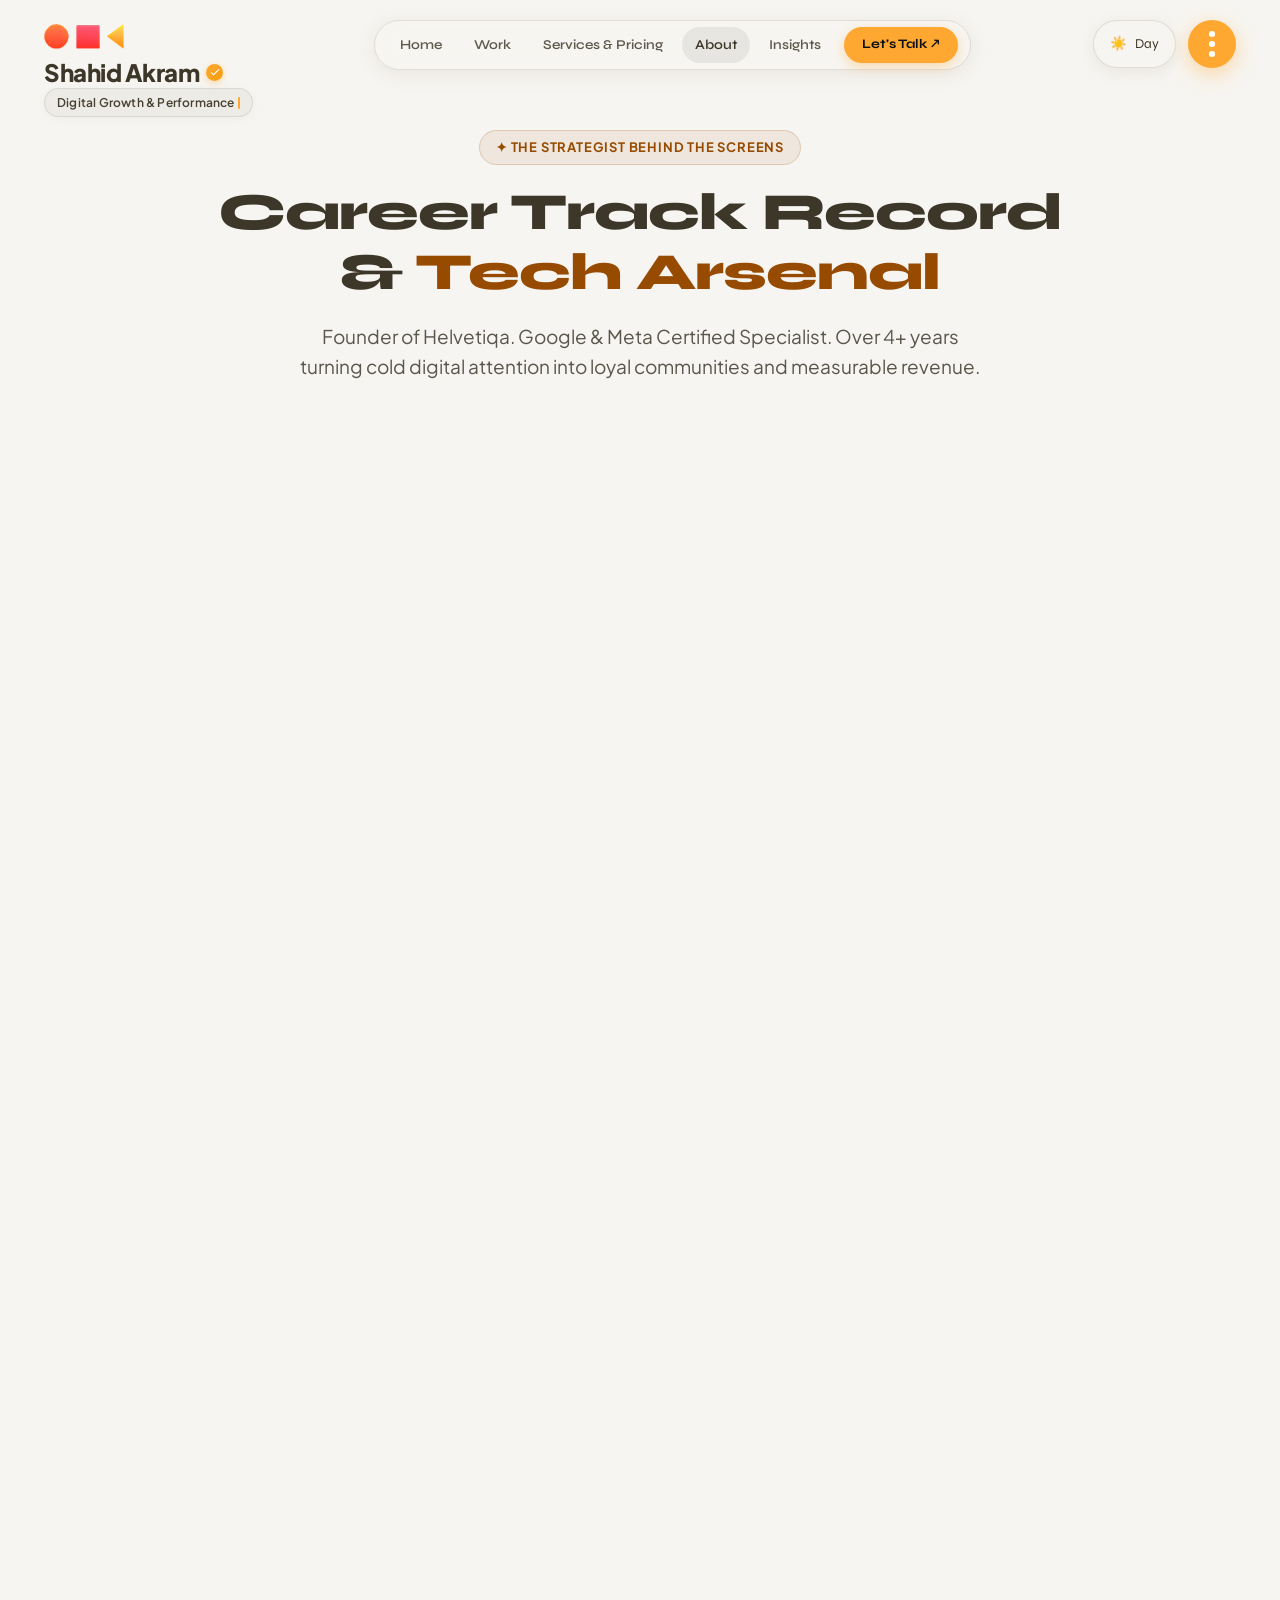
==== about.html @ b195b691 "Integrate Google Tag Manager (GTM-KWKQ7C6H) & Google Analytics 4 (G-538V17F83X)" ====
<!DOCTYPE html>
<html lang="en">
<head>
  <!-- Google Tag Manager & Google Analytics (Queue-Initialized, Deferred Fetch) -->
  <script>
    window.dataLayer = window.dataLayer || [];
    function gtag(){window.dataLayer.push(arguments);}
    gtag('js', new Date());
    gtag('config', 'G-53BV17FB3X');

    function loadTrackingScripts() {
      if (window.__trackingLoaded) return;
      window.__trackingLoaded = true;

      (function(w,d,s,l,i){w[l]=w[l]||[];w[l].push({'gtm.start':
      new Date().getTime(),event:'gtm.js'});var f=d.getElementsByTagName(s)[0],
      j=d.createElement(s),dl=l!='dataLayer'?'&l='+l:'';j.async=true;j.src=
      'https://www.googletagmanager.com/gtm.js?id='+i+dl;f.parentNode.insertBefore(j,f);
      })(window,document,'script','dataLayer','GTM-KWKQ7C6H');

      var g = document.createElement('script');
      g.async = true;
      g.src = 'https://www.googletagmanager.com/gtag/js?id=G-53BV17FB3X';
      document.head.appendChild(g);

      (function(c,l,a,r,i,t,y){
          c[a]=c[a]||function(){(c[a].q=c[a].q||[]).push(arguments)};
          t=l.createElement(r);t.async=1;t.src="https://www.clarity.ms/tag/"+i+"?ref=bwt";
          y=l.getElementsByTagName(r)[0];y.parentNode.insertBefore(t,y);
      })(window, document, "clarity", "script", "z3p9mpr20w");
    }

    if ('requestIdleCallback' in window) {
      requestIdleCallback(loadTrackingScripts, { timeout: 2000 });
    } else {
      window.addEventListener('load', function() {
        setTimeout(loadTrackingScripts, 800);
      });
    }
    ['touchstart', 'scroll', 'mousemove', 'click'].forEach(function(evt) {
      window.addEventListener(evt, loadTrackingScripts, { once: true, passive: true });
    });
  </script>
  <meta charset="UTF-8">
  <meta name="viewport" content="width=device-width, initial-scale=1.0">
  <title>About & Career Track Record | Shahid Akram</title>
  <meta name="description" content="Founder of Helvetiqa and Google & Meta Certified Specialist. 4+ years helping international brands scale communities, paid ads, and commercial operations.">
  <meta name="author" content="Shahid Akram">
  <link rel="canonical" href="https://byshahid.vercel.app/about.html">

  <!-- Favicons and Brand Icons -->
  <link rel="icon" type="image/png" href="favicon_shapes.png">
  <link rel="shortcut icon" type="image/png" href="favicon_shapes.png">
  <link rel="apple-touch-icon" href="favicon_shapes.png">

  <!-- Open Graph -->
  <meta property="og:type" content="website">
  <meta property="og:url" content="https://byshahid.vercel.app/about.html">
  <meta property="og:title" content="About & Career Track Record | Shahid Akram">
  <meta property="og:description" content="Founder of Helvetiqa and Google & Meta Certified Specialist. 4+ years helping international brands scale communities, paid ads, and commercial operations.">
  <meta property="og:image" content="https://byshahid.vercel.app/og-preview.png">
  <meta property="og:image:secure_url" content="https://byshahid.vercel.app/og-preview.png">
  <meta property="og:image:type" content="image/png">
  <meta property="og:image:width" content="1200">
  <meta property="og:image:height" content="630">
  <meta property="og:site_name" content="Shahid Akram Portfolio">

  <!-- Twitter / X -->
  <meta name="twitter:card" content="summary_large_image">
  <meta name="twitter:url" content="https://byshahid.vercel.app/about.html">
  <meta name="twitter:title" content="About & Career Track Record | Shahid Akram">
  <meta name="twitter:description" content="Founder of Helvetiqa and Google & Meta Certified Specialist. 4+ years helping international brands scale communities, paid ads, and commercial operations.">
  <meta name="twitter:image" content="https://byshahid.vercel.app/og-preview.png">

  <meta name="theme-color" content="#0B0E14">

  <!-- Fonts & Styles -->
  <link rel="preconnect" href="https://fonts.googleapis.com">
  <link rel="preconnect" href="https://fonts.gstatic.com" crossorigin>
  <link rel="stylesheet" href="https://fonts.googleapis.com/css2?family=DM+Sans:ital,opsz,wght@0,9..40,400;0,9..40,500;0,9..40,600;0,9..40,700;1,9..40,400&family=JetBrains+Mono:wght@400;500;600;700&family=Plus+Jakarta+Sans:wght@400;500;600;700;800&family=Righteous&family=Syne:wght@700;800&display=optional" media="print" onload="this.media='all'">
  <noscript>
    <link rel="stylesheet" href="https://fonts.googleapis.com/css2?family=DM+Sans:ital,opsz,wght@0,9..40,400;0,9..40,500;0,9..40,600;0,9..40,700;1,9..40,400&family=JetBrains+Mono:wght@400;500;600;700&family=Plus+Jakarta+Sans:wght@400;500;600;700;800&family=Righteous&family=Syne:wght@700;800&display=optional">
  </noscript>
  <link rel="stylesheet" href="styles.css">
</head>
<body>
  <!-- Google Tag Manager (noscript) -->
  <noscript><iframe src="https://www.googletagmanager.com/ns.html?id=GTM-KWKQ7C6H"
  height="0" width="0" style="display:none;visibility:hidden"></iframe></noscript>

  <!-- Mouse Stalker -->
  <div class="p-stalker" id="stalker">
    <span class="stalker-dot"></span>
    <span class="stalker-text" id="stalkerText"></span>
  </div>

  <!-- Header -->
  <header class="l-header">
    <div class="l-header__inner">
      <div class="l-header__brand">
        <a href="index.html" class="l-header__logo u-en">
          <div class="logo-shapes-open" title="Shahid Akram Brandmark">
            <span class="logo-shape-item shape--circle">
              <img src="shape_circle.webp" alt="Circle" width="94" height="93">
            </span>
            <span class="logo-shape-item shape--square">
              <img src="shape_square.webp" alt="Square" width="89" height="89">
            </span>
            <span class="logo-shape-item shape--triangle">
              <img src="shape_triangle.webp" alt="Triangle" width="61" height="92">
            </span>
          </div>
          <div class="logo-text-group">
            <div class="logo-name-row">
              <span class="brand-name">Shahid Akram</span>
              <span class="brand-badge-verified" title="Google & Meta Certified Specialist">
                <svg width="12" height="12" viewBox="0 0 24 24" fill="currentColor">
                  <path d="M9 16.17L4.83 12l-1.42 1.41L9 19 21 7l-1.41-1.41z"/>
                </svg>
              </span>
            </div>
            <div class="brand-animated-tagline u-en">
              <span class="dynamic-text" id="brandDynamicText">Digital Growth &amp; Performance</span>
              <span class="dynamic-cursor"></span>
            </div>
          </div>
        </a>
      </div>

      <!-- Desktop Nav Links -->
      <nav class="l-header__nav-desktop" aria-label="Main Navigation">
        <a href="index.html" class="nav-item-link">Home</a>
        <a href="work.html" class="nav-item-link">Work</a>
        <a href="services.html" class="nav-item-link">Services &amp; Pricing</a>
        <a href="about.html" class="nav-item-link is-active">About</a>
        <a href="blog.html" class="nav-item-link">Insights</a>
        <a href="contact.html" class="nav-item-cta">Let's Talk ↗</a>
      </nav>

      <div class="l-header__actions">
        <!-- Day / Night Time Toggle -->
        <button class="time-toggle-btn" id="timeToggleBtn" aria-label="Toggle Day / Night Mode">
          <span class="icon">☀️</span> Day
        </button>

        <!-- 3-Dot Floating Menu Button -->
        <button class="l-header__menu-button" id="menuBtn" aria-label="Open Menu">
          <div class="dots">
            <span class="dot"></span>
            <span class="dot"></span>
            <span class="dot"></span>
          </div>
        </button>
      </div>
    </div>

    <!-- Dropdown Menu Drawer (Mobile & Tablet) -->
    <div class="l-header__menu-drawer" id="menuDrawer">
      <nav class="l-header__nav-list">
        <a href="index.html" class=""><span>01</span> Home Overview</a>
        <a href="work.html" class=""><span>02</span> Case Studies &amp; Work</a>
        <a href="services.html" class=""><span>03</span> Services &amp; Pricing</a>
        <a href="about.html" class=" is-active"><span>04</span> About &amp; Experience</a>
        <a href="blog.html" class=""><span>05</span> Growth Insights &amp; Articles</a>
        <a href="contact.html" class=""><span>06</span> Get In Touch</a>
      </nav>
      <div class="l-header__nav-sub">
        <span>Available for Remote &amp; Global Freelance</span>
        <span>Worldwide Client Retainers</span>
      </div>
    </div>
  </header>

  <main id="main-content">
  <!-- Page Hero Banner -->
  <section class="page-hero-banner">
    <span class="page-hero-eyebrow">✦ THE STRATEGIST BEHIND THE SCREENS</span>
    <h1 class="page-hero-title">Career Track Record &amp; <span>Tech Arsenal</span></h1>
    <p class="page-hero-subtitle">
      Founder of Helvetiqa. Google &amp; Meta Certified Specialist. Over 4+ years turning cold digital attention into loyal communities and measurable revenue.
    </p>
  </section>

<section class="p-experience" id="experience">
    <div class="container-boxed">
      <div class="section-head">
        <p class="section-head__tag">CAREER &amp; FREELANCE TRACK RECORD</p>
        <h2 class="section-head__title">Proven Execution Across Global Brands &amp; Client Projects</h2>
        <p class="section-head__desc">Demonstrated expertise across brand building, high-growth consultancies, international retainers, and cross-functional operational leadership.</p>
      </div>

      <div class="experience-grid">

        <!-- Role 1: Helvetiqa -->
        <div class="exp-card">
          <div>
            <div class="exp-date">2025 – PRESENT</div>
            <h3>Founder &amp; Creative Director</h3>
            <div class="exp-company">Helvetiqa (Creative &amp; Growth Studio)</div>
            <p>Directing bespoke brand identity, aesthetic content design, and organic growth systems. Scaling digital presence across social channels, producing viral short-form video hooks (CapCut/Premiere), high-converting carousels, and conversion-focused creative assets for growing businesses.</p>
          </div>
        </div>

        <!-- Role 2: The Rockets Consulting -->
        <div class="exp-card">
          <div>
            <div class="exp-date">2023 – PRESENT</div>
            <h3>Social Media &amp; Sales Manager</h3>
            <div class="exp-company">The Rockets Consulting (Dubai, UAE)</div>
            <p>Formulated and executing multi-channel social media strategies across Instagram, LinkedIn, and Facebook. Designing and scaling high-converting lead generation funnels, Meta Ads, and Metricool scheduling, maintaining a 95%+ client retention rate and lowering CPA.</p>
          </div>
        </div>

        <!-- Role 3: Freelance Digital Consultant & Multi-Disciplinary Projects -->
        <div class="exp-card">
          <div>
            <div class="exp-date">2021 – PRESENT</div>
            <h3>Freelance Growth Strategist &amp; Creative Consultant</h3>
            <div class="exp-company">Fiverr, Upwork &amp; Independent Client Retainers</div>
            <p>Delivered multi-disciplinary digital growth projects for 50+ local and international clients with 5-star ratings. Produced high-CTR social ad creatives, brand identity kits, and marketing collateral. Authored persuasive copywriting, content writing, assignment research, and executive resume crafting alongside e-commerce growth retainers.</p>
          </div>
        </div>

        <!-- Role 4: IVCC Engineering (Lahore) -->
        <div class="exp-card">
          <div>
            <div class="exp-date">2016 – 2023</div>
            <h3>Inventory Control Officer (Promoted from Data Entry)</h3>
            <div class="exp-company">IVCC Engineering (Lahore, Pakistan)</div>
            <p>Completed 7 years of dedicated operational tenure. Began as Data Entry Operator managing database records and tracking systems; rapidly promoted to Inventory Control Officer. Spearheaded computerized ERP stock databases, weekly discrepancy audits, procurement / GRIN workflows, and cross-departmental coordination before transitioning into full-time digital marketing &amp; agency leadership.</p>
          </div>
        </div>

      </div>

      <!-- Prior International Onsite & Operational Career Strip (Saudi Arabia, UAE, TCS, Early Foundations) -->
      <div class="prior-career-panel">
        <div class="prior-career-header">
          <div>
            <h4>Prior International Onsite &amp; Operational Leadership (2009 – 2016)</h4>
            <p class="prior-career-sub">4 Years GCC Onsite Supervision (UAE &amp; Saudi Arabia) • Logistics, Signage &amp; Data Administration</p>
          </div>
          <div class="prior-badge">14+ YRS PROFESSIONAL FOUNDATION</div>
        </div>

        <div class="prior-grid">
          <!-- UAE: Star Max General Maintenance -->
          <div class="prior-card">
            <div class="prior-date">2014 – 2016 (2 YRS)</div>
            <h5>Site Supervisor &amp; Office Branding</h5>
            <div class="prior-company">Star Max General Maintenance (Dubai &amp; Abu Dhabi, UAE)</div>
            <p>Supervised commercial facility operations, site maintenance teams, and corporate office branding &amp; signage installations across major enterprise client locations throughout the UAE.</p>
          </div>

          <!-- Saudi Arabia: Ahmad Al-Hindi Contracting -->
          <div class="prior-card">
            <div class="prior-date">2012 – 2014 (2 YRS)</div>
            <h5>Site Foreman</h5>
            <div class="prior-company">Ahmad Al-Hindi Contracting (Saudi Arabia)</div>
            <p>Led on-site civil works execution, technical workforce distribution, daily materials dispatch, and rigorous safety compliance across infrastructure projects.</p>
          </div>

          <!-- TCS Logistics -->
          <div class="prior-card">
            <div class="prior-date">2011 – 2012 (6 MOS)</div>
            <h5>Area Operations Manager</h5>
            <div class="prior-company">TCS Express &amp; Logistics</div>
            <p>Directed regional parcel logistics, distribution hub operations, fleet routing efficiency, and delivery team coordination across assigned territory.</p>
          </div>

          <!-- Early Foundations: Travel Agency & Mitchell's Fruit Farms -->
          <div class="prior-card">
            <div class="prior-date">2009 – 2011 (2 YRS)</div>
            <h5>Data Systems Operator &amp; Technical Trainee</h5>
            <div class="prior-company">Travel Services (1 Yr) &amp; Mitchell's Fruit Farms (2009–2010)</div>
            <p>Managed computerized reservation records and high-volume data entry at a travel agency, preceded by hands-on industrial mechanical maintenance training at Mitchell's Fruit Farms.</p>
          </div>
        </div>
      </div>

      <!-- Verified Certifications Strip (Clean & Neutral, No Emojis, No IDs) -->
      <div class="freelance-cert-strip">
        <div class="cert-strip-header">
          <h4>Verified Credentials &amp; Certifications</h4>
          <span>Industry-Standard Accredited Qualifications</span>
        </div>
        <div class="cert-tags-wrap">
          <span class="cert-tag-item"><span class="check-icon">✓</span> Google Ads Certified (Google Skillshop)</span>
          <span class="cert-tag-item"><span class="check-icon">✓</span> Meta Certified Digital Marketing Associate</span>
          <span class="cert-tag-item"><span class="check-icon">✓</span> Google Analytics 4 (GA4) Qualified</span>
          <span class="cert-tag-item"><span class="check-icon">✓</span> Inbound Marketing &amp; Social Strategy (HubSpot Academy)</span>
          <span class="cert-tag-item"><span class="check-icon">✓</span> HeyOrca Social Scheduling &amp; Publishing Certified</span>
          <span class="cert-tag-item"><span class="check-icon">✓</span> Marketing &amp; Communications Simulation (NSW Government Australia)</span>
          <span class="cert-tag-item"><span class="check-icon">✓</span> Branding &amp; Digital Design Simulation (Forage)</span>
          <span class="cert-tag-item"><span class="check-icon">✓</span> Promotional Video &amp; Visual Design (Canva / Coursera)</span>
          <span class="cert-tag-item"><span class="check-icon">✓</span> BS in Mass Communication (Virtual University of Pakistan)</span>
          <span class="cert-tag-item"><span class="check-icon">✓</span> SEO &amp; Content Marketing Fundamentals (Semrush Academy)</span>
          <span class="cert-tag-item"><span class="check-icon">✓</span> Web Architecture &amp; WordPress CMS (Coursera Project Network)</span>
          <span class="cert-tag-item"><span class="check-icon">✓</span> Professional Video &amp; Motion Editing (CapCut / Premiere)</span>
          <span class="cert-tag-item"><span class="check-icon">✓</span> Member, Pakistan Freelancers Association (PAFLA)</span>
        </div>
      </div>

    </div></section>

<section class="p-tools" id="tools">
    <div class="container-boxed">
      
      <!-- Section Header -->
      <div class="section-head" style="text-align: center; margin-bottom: 28px;">
        <p class="section-head__tag">PRODUCTION ARSENAL &amp; TECH STACK</p>
        <h2 class="section-head__title tools-main-title">Tools &amp; Platforms I Master Daily</h2>
        <p class="tools-main-subtitle">
          Industry-leading platforms I deploy daily to execute high-ROAS ad campaigns, design viral content, and automate growth systems.
        </p>
      </div>

      <!-- Filter Controls Row -->
      <div class="tools-filter-bar" id="toolsFilterBar">
        <button type="button" class="tool-filter-pill is-active" data-cat="all">
          <span>All Platforms</span>
          <span class="tool-filter-count">32</span>
        </button>
        <button type="button" class="tool-filter-pill" data-cat="social">
          <span>Social &amp; Schedulers</span>
          <span class="tool-filter-count">6</span>
        </button>
        <button type="button" class="tool-filter-pill" data-cat="growth">
          <span>Paid Ads &amp; Analytics</span>
          <span class="tool-filter-count">4</span>
        </button>
        <button type="button" class="tool-filter-pill" data-cat="creative">
          <span>Creative &amp; Design</span>
          <span class="tool-filter-count">8</span>
        </button>
        <button type="button" class="tool-filter-pill" data-cat="ops">
          <span>CRM &amp; Automation</span>
          <span class="tool-filter-count">8</span>
        </button>
        <button type="button" class="tool-filter-pill" data-cat="ai">
          <span>Generative AI &amp; LLMs</span>
          <span class="tool-filter-count">6</span>
        </button>
      </div>

      <!-- Unified High-Density Arsenal Grid (No Pillar Headers) -->
      <div class="tools-grid-unified" id="toolsUnifiedGrid">
        <div class="tool-card" data-category="social">
          <div class="tool-card__icon-wrap">
            <svg width="24" height="24" class="tool-card__icon" role="img" viewBox="0 0 24 24" xmlns="http://www.w3.org/2000/svg"><title>Hootsuite</title><path d="M11.417 11.14c.505.75.28 1.572-.38 2.017-.66.444-1.505.343-2.01-.407-.506-.75-.282-1.572.378-2.017.66-.444 1.506-.343 2.012.407zm5.017-.274c-.66.444-.884 1.266-.379 2.016.506.75 1.352.852 2.012.407.66-.444.884-1.266.379-2.016-.506-.75-1.352-.852-2.012-.407zm7.422-7.086L19.03 6.638l.236.272c2.224 2.613 3.591 6.409 4.247 8.606a4.362 4.362 0 0 1-.638 3.8C21.449 21.295 18.398 24 12.369 24c-6.58 0-10-3.25-11.644-5.251a3.117 3.117 0 0 1-.51-3.067c.909-2.444 2.766-7.126 4.257-8.825a13.158 13.158 0 0 1 2.897-2.478L2.4.534c-.27-.208-.034-.632.285-.513l8.077 3.006c.38-.066.758-.1 1.13-.1 1.407 0 2.737.307 4.074 1.084l7.744-.695c.266-.024.378.331.147.464zm-8.218 13.656a4.126 4.126 0 0 1-3.316-.232c-.073-.037-.143.055-.087.115.457.49 1.273 1.35 1.766 1.775.102.088.259.077.35-.023l1.369-1.512c.053-.059-.008-.15-.082-.123zm.24-1.156-1.796-2.018a.34.34 0 0 0-.513.008l-1.44 1.716a.18.18 0 0 0 .031.262c.333.239 1.148.76 1.942.76.734 0 1.402-.285 1.724-.447a.18.18 0 0 0 .052-.281zm1.616-8.409c-.3-.034-.603.035-.862.188l-1.808 1.07c-.45.268-1.02.231-1.432-.091L11.819 7.82a4.669 4.669 0 0 0-1.776-.858c-2.698-.638-4.532.78-5.914 3.44-1.32 2.539-.583 6.184 2.672 7.05 3.438.914 5.71-2.903 6.618-4.175a.439.439 0 0 1 .712-.002c1.408 1.916 3.306 3.968 5.34 3.557 2.656-.535 2.342-3.905 1.512-5.7-.735-1.588-1.83-3.074-3.49-3.262z"/></svg>
          </div>
          <div class="tool-card__info">
            <span class="tool-card__name">Hootsuite</span>
            <span class="tool-card__tag">Social Media Management</span>
          </div>
        </div>
        <div class="tool-card" data-category="social">
          <div class="tool-card__icon-wrap">
            <svg width="24" height="24" class="tool-card__icon" role="img" viewBox="0 0 24 24" xmlns="http://www.w3.org/2000/svg"><title>Buffer</title><path d="M1.371 5.476L11.943 0l10.686 5.476-10.686 5.495zm3.36 4.81l7.212 3.547 7.288-3.547 3.398 1.655-10.686 5.202L1.371 11.94zm0 6.171l7.212 3.911 7.288-3.91 3.398 1.815L11.943 24 1.371 18.273z"/></svg>
          </div>
          <div class="tool-card__info">
            <span class="tool-card__name">Buffer</span>
            <span class="tool-card__tag">Publishing & Scheduling</span>
          </div>
        </div>
        <div class="tool-card" data-category="social">
          <div class="tool-card__icon-wrap">
            <svg width="24" height="24" class="tool-card__icon" xmlns="http://www.w3.org/2000/svg" viewBox="0 0 24 24" fill="none">
  <path d="M12 2C6.48 2 2 6.48 2 12c0 1.95.56 3.77 1.52 5.31L2.1 21.2a.75.75 0 0 0 .9.9l3.89-1.42A9.95 9.95 0 0 0 12 22c5.52 0 10-4.48 10-10S17.52 2 12 2zm0 17.5c-1.58 0-3.07-.44-4.34-1.21l-.31-.19-2.12.77.78-2.12-.19-.31A7.44 7.44 0 0 1 4.5 12c0-4.14 3.36-7.5 7.5-7.5s7.5 3.36 7.5 7.5-3.36 7.5-7.5 7.5z" fill="#2BB656"/>
  <path d="M12 7c-2.76 0-5 2.24-5 5 0 1.05.33 2.02.88 2.83l.21.31-.77 2.12 2.12-.77.31.21c.81.55 1.78.88 2.83.88 2.76 0 5-2.24 5-5s-2.24-5-5-5z" fill="#52C41A"/>
</svg>
          </div>
          <div class="tool-card__info">
            <span class="tool-card__name">Sprout Social</span>
            <span class="tool-card__tag">Audience Analytics & Listening</span>
          </div>
        </div>
        <div class="tool-card" data-category="social">
          <div class="tool-card__icon-wrap">
            <svg width="24" height="24" class="tool-card__icon" xmlns="http://www.w3.org/2000/svg" viewBox="0 0 24 24" fill="none">
  <defs>
    <linearGradient id="metricool-grad" x1="2" y1="12" x2="22" y2="12" gradientUnits="userSpaceOnUse">
      <stop stop-color="#00D2D3"/>
      <stop offset="0.5" stop-color="#54A0FF"/>
      <stop offset="1" stop-color="#5F27CD"/>
    </linearGradient>
  </defs>
  <!-- Metricool Infinity M Flow -->
  <path d="M6.5 7A4.5 4.5 0 0 0 2 11.5c0 2.48 2.02 4.5 4.5 4.5 2.1 0 3.88-1.44 4.35-3.41L12 8.7l1.15 3.89c.47 1.97 2.25 3.41 4.35 3.41 2.48 0 4.5-2.02 4.5-4.5S19.98 7 17.5 7c-2.1 0-3.88 1.44-4.35 3.41L12 14.3l-1.15-3.89A4.47 4.47 0 0 0 6.5 7zm0 2.5a2 2 0 1 1 0 4 2 2 0 0 1 0-4zm11 0a2 2 0 1 1 0 4 2 2 0 0 1 0-4z" fill="url(#metricool-grad)"/>
</svg>
          </div>
          <div class="tool-card__info">
            <span class="tool-card__name">Metricool</span>
            <span class="tool-card__tag">Multi-Channel Tracking</span>
          </div>
        </div>
        <div class="tool-card" data-category="social">
          <div class="tool-card__icon-wrap">
            <svg class="tool-card__icon" xmlns="http://www.w3.org/2000/svg" viewBox="0 0 24 24">
  <radialGradient id="ig-rg" cx="19%" cy="100%" r="108%" fx="19%" fy="100%">
    <stop offset="0%" stop-color="#fdf497" />
    <stop offset="5%" stop-color="#fdf497" />
    <stop offset="45%" stop-color="#fd5949" />
    <stop offset="60%" stop-color="#d6249f" />
    <stop offset="90%" stop-color="#285AEB" />
  </radialGradient>
  <rect width="24" height="24" rx="6" fill="url(#ig-rg)" />
  <path d="M12 7.027c-2.742 0-4.973 2.231-4.973 4.973s2.231 4.973 4.973 4.973 4.973-2.231 4.973-4.973-2.231-4.973-4.973-4.973zm0 8.219c-1.79 0-3.246-1.456-3.246-3.246s1.456-3.246 3.246-3.246 3.246 1.456 3.246 3.246-1.456 3.246-3.246 3.246zm6.33-8.388c0 .641-.52 1.161-1.161 1.161s-1.161-.52-1.161-1.161.52-1.161 1.161-1.161 1.161.52 1.161 1.161zm2.637 1.168c-.06-1.264-.349-2.382-1.277-3.31-.928-.928-2.046-1.217-3.31-1.277-1.303-.074-5.21-.074-6.513 0-1.264.06-2.382.349-3.31 1.277-.928.928-1.217 2.046-1.277 3.31-.074 1.303-.074 5.21 0 6.513.06 1.264.349 2.382 1.277 3.31.928.928 2.046 1.217 3.31 1.277 1.303.074 5.21.074 6.513 0 1.264-.06 2.382-.349 3.31-1.277.928-.928 1.217-2.046 1.277-3.31.074-1.303.074-5.21 0-6.513zm-2.083 8.354c-.247.622-.724 1.1-1.346 1.346-1.039.412-3.504.317-5.538.317s-4.499.095-5.538-.317c-.622-.247-1.1-.724-1.346-1.346-.412-1.039-.317-3.504-.317-5.538s-.095-4.499.317-5.538c.247-.622.724-1.1 1.346-1.346 1.039-.412 3.504-.317 5.538-.317s4.499-.095 5.538.317c.622.247 1.1.724 1.346 1.346.412 1.039.317 3.504.317 5.538s.095 4.499-.317 5.538z" fill="#ffffff"/>
</svg>
          </div>
          <div class="tool-card__info">
            <span class="tool-card__name">Instagram Business</span>
            <span class="tool-card__tag">Organic Growth & Carousels</span>
          </div>
        </div>
        <div class="tool-card" data-category="social">
          <div class="tool-card__icon-wrap">
            <svg width="24" height="24" class="tool-card__icon" fill="#0A66C2" role="img" viewBox="0 0 24 24" xmlns="http://www.w3.org/2000/svg"><title>LinkedIn</title><path fill="#0A66C2" d="M20.447 20.452h-3.554v-5.569c0-1.328-.027-3.037-1.852-3.037-1.853 0-2.136 1.445-2.136 2.939v5.667H9.351V9h3.414v1.561h.046c.477-.9 1.637-1.85 3.37-1.85 3.601 0 4.267 2.37 4.267 5.455v6.286zM5.337 7.433c-1.144 0-2.063-.926-2.063-2.065 0-1.138.92-2.063 2.063-2.063 1.14 0 2.064.925 2.064 2.063 0 1.139-.925 2.065-2.064 2.065zm1.782 13.019H3.555V9h3.564v11.452zM22.225 0H1.771C.792 0 0 .774 0 1.729v20.542C0 23.227.792 24 1.771 24h20.451C23.2 24 24 23.227 24 22.271V1.729C24 .774 23.2 0 22.222 0h.003z"/></svg>
          </div>
          <div class="tool-card__info">
            <span class="tool-card__name">LinkedIn Campaign Hub</span>
            <span class="tool-card__tag">B2B Outreach & Ads</span>
          </div>
        </div>
        <div class="tool-card" data-category="growth">
          <div class="tool-card__icon-wrap">
            <svg class="tool-card__icon" height="1em" style="flex:none;line-height:1" viewBox="0 0 24 24" width="1em" xmlns="http://www.w3.org/2000/svg"><title>Meta</title><path d="M6.897 4h-.024l-.031 2.615h.022c1.715 0 3.046 1.357 5.94 6.246l.175.297.012.02 1.62-2.438-.012-.019a48.763 48.763 0 00-1.098-1.716 28.01 28.01 0 00-1.175-1.629C10.413 4.932 8.812 4 6.896 4z" fill="url(#lobe-icons-meta-0-_R_0_)"></path><path d="M6.873 4C4.95 4.01 3.247 5.258 2.02 7.17a4.352 4.352 0 00-.01.017l2.254 1.231.011-.017c.718-1.083 1.61-1.774 2.568-1.785h.021L6.896 4h-.023z" fill="url(#lobe-icons-meta-1-_R_0_)"></path><path d="M2.019 7.17l-.011.017C1.2 8.447.598 9.995.274 11.664l-.005.022 2.534.6.004-.022c.27-1.467.786-2.828 1.456-3.845l.011-.017L2.02 7.17z" fill="url(#lobe-icons-meta-2-_R_0_)"></path><path d="M2.807 12.264l-2.533-.6-.005.022c-.177.918-.267 1.851-.269 2.786v.023l2.598.233v-.023a12.591 12.591 0 01.21-2.44z" fill="url(#lobe-icons-meta-3-_R_0_)"></path><path d="M2.677 15.537a5.462 5.462 0 01-.079-.813v-.022L0 14.468v.024a8.89 8.89 0 00.146 1.652l2.535-.585a4.106 4.106 0 01-.004-.022z" fill="url(#lobe-icons-meta-4-_R_0_)"></path><path d="M3.27 16.89c-.284-.31-.484-.756-.589-1.328l-.004-.021-2.535.585.004.021c.192 1.01.568 1.85 1.106 2.487l.014.017 2.018-1.745a2.106 2.106 0 01-.015-.016z" fill="url(#lobe-icons-meta-5-_R_0_)"></path><path d="M10.78 9.654c-1.528 2.35-2.454 3.825-2.454 3.825-2.035 3.2-2.739 3.917-3.871 3.917a1.545 1.545 0 01-1.186-.508l-2.017 1.744.014.017C2.01 19.518 3.058 20 4.356 20c1.963 0 3.374-.928 5.884-5.33l1.766-3.13a41.283 41.283 0 00-1.227-1.886z" fill="#0082FB"></path><path d="M13.502 5.946l-.016.016c-.4.43-.786.908-1.16 1.416.378.483.768 1.024 1.175 1.63.48-.743.928-1.345 1.367-1.807l.016-.016-1.382-1.24z" fill="url(#lobe-icons-meta-6-_R_0_)"></path><path d="M20.918 5.713C19.853 4.633 18.583 4 17.225 4c-1.432 0-2.637.787-3.723 1.944l-.016.016 1.382 1.24.016-.017c.715-.747 1.408-1.12 2.176-1.12.826 0 1.6.39 2.27 1.075l.015.016 1.589-1.425-.016-.016z" fill="#0082FB"></path><path d="M23.998 14.125c-.06-3.467-1.27-6.566-3.064-8.396l-.016-.016-1.588 1.424.015.016c1.35 1.392 2.277 3.98 2.361 6.971v.023h2.292v-.022z" fill="url(#lobe-icons-meta-7-_R_0_)"></path><path d="M23.998 14.15v-.023h-2.292v.022c.004.14.006.282.006.424 0 .815-.121 1.474-.368 1.95l-.011.022 1.708 1.782.013-.02c.62-.96.946-2.293.946-3.91 0-.083 0-.165-.002-.247z" fill="url(#lobe-icons-meta-8-_R_0_)"></path><path d="M21.344 16.52l-.011.02c-.214.402-.519.67-.917.787l.778 2.462a3.493 3.493 0 00.438-.182 3.558 3.558 0 001.366-1.218l.044-.065.012-.02-1.71-1.784z" fill="url(#lobe-icons-meta-9-_R_0_)"></path><path d="M19.92 17.393c-.262 0-.492-.039-.718-.14l-.798 2.522c.449.153.927.222 1.46.222.492 0 .943-.073 1.352-.215l-.78-2.462c-.167.05-.341.075-.517.073z" fill="url(#lobe-icons-meta-10-_R_0_)"></path><path d="M18.323 16.534l-.014-.017-1.836 1.914.016.017c.637.682 1.246 1.105 1.937 1.337l.797-2.52c-.291-.125-.573-.353-.9-.731z" fill="url(#lobe-icons-meta-11-_R_0_)"></path><path d="M18.309 16.515c-.55-.642-1.232-1.712-2.303-3.44l-1.396-2.336-.011-.02-1.62 2.438.012.02.989 1.668c.959 1.61 1.74 2.774 2.493 3.585l.016.016 1.834-1.914a2.353 2.353 0 01-.014-.017z" fill="url(#lobe-icons-meta-12-_R_0_)"></path><defs><linearGradient id="lobe-icons-meta-0-_R_0_" x1="75.897%" x2="26.312%" y1="89.199%" y2="12.194%"><stop offset=".06%" stop-color="#0867DF"></stop><stop offset="45.39%" stop-color="#0668E1"></stop><stop offset="85.91%" stop-color="#0064E0"></stop></linearGradient><linearGradient id="lobe-icons-meta-1-_R_0_" x1="21.67%" x2="97.068%" y1="75.874%" y2="23.985%"><stop offset="13.23%" stop-color="#0064DF"></stop><stop offset="99.88%" stop-color="#0064E0"></stop></linearGradient><linearGradient id="lobe-icons-meta-2-_R_0_" x1="38.263%" x2="60.895%" y1="89.127%" y2="16.131%"><stop offset="1.47%" stop-color="#0072EC"></stop><stop offset="68.81%" stop-color="#0064DF"></stop></linearGradient><linearGradient id="lobe-icons-meta-3-_R_0_" x1="47.032%" x2="52.15%" y1="90.19%" y2="15.745%"><stop offset="7.31%" stop-color="#007CF6"></stop><stop offset="99.43%" stop-color="#0072EC"></stop></linearGradient><linearGradient id="lobe-icons-meta-4-_R_0_" x1="52.155%" x2="47.591%" y1="58.301%" y2="37.004%"><stop offset="7.31%" stop-color="#007FF9"></stop><stop offset="100%" stop-color="#007CF6"></stop></linearGradient><linearGradient id="lobe-icons-meta-5-_R_0_" x1="37.689%" x2="61.961%" y1="12.502%" y2="63.624%"><stop offset="7.31%" stop-color="#007FF9"></stop><stop offset="100%" stop-color="#0082FB"></stop></linearGradient><linearGradient id="lobe-icons-meta-6-_R_0_" x1="34.808%" x2="62.313%" y1="68.859%" y2="23.174%"><stop offset="27.99%" stop-color="#007FF8"></stop><stop offset="91.41%" stop-color="#0082FB"></stop></linearGradient><linearGradient id="lobe-icons-meta-7-_R_0_" x1="43.762%" x2="57.602%" y1="6.235%" y2="98.514%"><stop offset="0%" stop-color="#0082FB"></stop><stop offset="99.95%" stop-color="#0081FA"></stop></linearGradient><linearGradient id="lobe-icons-meta-8-_R_0_" x1="60.055%" x2="39.88%" y1="4.661%" y2="69.077%"><stop offset="6.19%" stop-color="#0081FA"></stop><stop offset="100%" stop-color="#0080F9"></stop></linearGradient><linearGradient id="lobe-icons-meta-9-_R_0_" x1="30.282%" x2="61.081%" y1="59.32%" y2="33.244%"><stop offset="0%" stop-color="#027AF3"></stop><stop offset="100%" stop-color="#0080F9"></stop></linearGradient><linearGradient id="lobe-icons-meta-10-_R_0_" x1="20.433%" x2="82.112%" y1="50.001%" y2="50.001%"><stop offset="0%" stop-color="#0377EF"></stop><stop offset="99.94%" stop-color="#0279F1"></stop></linearGradient><linearGradient id="lobe-icons-meta-11-_R_0_" x1="40.303%" x2="72.394%" y1="35.298%" y2="57.811%"><stop offset=".19%" stop-color="#0471E9"></stop><stop offset="100%" stop-color="#0377EF"></stop></linearGradient><linearGradient id="lobe-icons-meta-12-_R_0_" x1="32.254%" x2="68.003%" y1="19.719%" y2="84.908%"><stop offset="27.65%" stop-color="#0867DF"></stop><stop offset="100%" stop-color="#0471E9"></stop></linearGradient></defs></svg>
          </div>
          <div class="tool-card__info">
            <span class="tool-card__name">Meta Ads Manager</span>
            <span class="tool-card__tag">Paid Acquisition & Scaling</span>
          </div>
        </div>
        <div class="tool-card" data-category="growth">
          <div class="tool-card__icon-wrap">
            <svg width="24" height="24" class="tool-card__icon" fill="#4285F4" role="img" viewBox="0 0 24 24" xmlns="http://www.w3.org/2000/svg"><title>Google Ads</title><path fill="#4285F4" d="M3.9998 22.9291C1.7908 22.9291 0 21.1383 0 18.9293s1.7908-3.9998 3.9998-3.9998 3.9998 1.7908 3.9998 3.9998-1.7908 3.9998-3.9998 3.9998zm19.4643-6.0004L15.4632 3.072C14.3586 1.1587 11.9121.5028 9.9988 1.6074S7.4295 5.1585 8.5341 7.0718l8.0009 13.8567c1.1046 1.9133 3.5511 2.5679 5.4644 1.4646 1.9134-1.1046 2.568-3.5511 1.4647-5.4644zM7.5137 4.8438L1.5645 15.1484A4.5 4.5 0 0 1 4 14.4297c2.5597-.0075 4.6248 2.1585 4.4941 4.7148l3.2168-5.5723-3.6094-6.25c-.4499-.7793-.6322-1.6394-.5878-2.4784z"/></svg>
          </div>
          <div class="tool-card__info">
            <span class="tool-card__name">Google Ads</span>
            <span class="tool-card__tag">Search, Display & YouTube</span>
          </div>
        </div>
        <div class="tool-card" data-category="growth">
          <div class="tool-card__icon-wrap">
            <svg class="tool-card__icon" xmlns="http://www.w3.org/2000/svg" viewBox="0 0 24 24">
  <rect width="24" height="24" rx="6" fill="#010101"/>
  <path d="M12.53.02C13.84 0 15.14.01 16.44 0c.08 1.53.63 3.09 1.75 4.17 1.12 1.11 2.7 1.62 4.24 1.79v4.03c-1.44-.05-2.89-.35-4.2-.97-.57-.26-1.1-.59-1.62-.93-.01 2.92.01 5.84-.02 8.75-.08 1.4-.54 2.79-1.35 3.94-1.31 1.92-3.58 3.17-5.91 3.21-1.43.08-2.86-.31-4.08-1.03-2.02-1.19-3.44-3.37-3.65-5.71-.02-.5-.03-1-.01-1.49.18-1.9 1.12-3.72 2.58-4.96 1.66-1.44 3.98-2.13 6.15-1.72.02 1.48-.04 2.96-.04 4.44-.99-.32-2.15-.23-3.02.37-.63.41-1.11 1.04-1.36 1.75-.21.51-.24 1.07-.14 1.61.24 1.14.99 2.11 2.02 2.62.91.47 1.97.56 2.98.31 1.05-.24 1.96-.94 2.47-1.89.37-.66.52-1.42.52-2.18V.02h-.73z" fill="#25F4EE"/>
  <path d="M13.53 1.02c1.31 0 2.61.01 3.91 0 .08 1.53.63 3.09 1.75 4.17 1.12 1.11 2.7 1.62 4.24 1.79v3.03c-1.44-.05-2.89-.35-4.2-.97-.57-.26-1.1-.59-1.62-.93-.01 2.92.01 5.84-.02 8.75-.08 1.4-.54 2.79-1.35 3.94-1.31 1.92-3.58 3.17-5.91 3.21-1.43.08-2.86-.31-4.08-1.03-2.02-1.19-3.44-3.37-3.65-5.71-.02-.5-.03-1-.01-1.49.18-1.9 1.12-3.72 2.58-4.96 1.66-1.44 3.98-2.13 6.15-1.72.02 1.48-.04 2.96-.04 4.44-.99-.32-2.15-.23-3.02.37-.63.41-1.11 1.04-1.36 1.75-.21.51-.24 1.07-.14 1.61.24 1.14.99 2.11 2.02 2.62.91.47 1.97.56 2.98.31 1.05-.24 1.96-.94 2.47-1.89.37-.66.52-1.42.52-2.18V1.02h-.73z" fill="#FE2C55"/>
  <path d="M13.03.52c1.31 0 2.61.01 3.91 0 .08 1.53.63 3.09 1.75 4.17 1.12 1.11 2.7 1.62 4.24 1.79v3.53c-1.44-.05-2.89-.35-4.2-.97-.57-.26-1.1-.59-1.62-.93-.01 2.92.01 5.84-.02 8.75-.08 1.4-.54 2.79-1.35 3.94-1.31 1.92-3.58 3.17-5.91 3.21-1.43.08-2.86-.31-4.08-1.03-2.02-1.19-3.44-3.37-3.65-5.71-.02-.5-.03-1-.01-1.49.18-1.9 1.12-3.72 2.58-4.96 1.66-1.44 3.98-2.13 6.15-1.72.02 1.48-.04 2.96-.04 4.44-.99-.32-2.15-.23-3.02.37-.63.41-1.11 1.04-1.36 1.75-.21.51-.24 1.07-.14 1.61.24 1.14.99 2.11 2.02 2.62.91.47 1.97.56 2.98.31 1.05-.24 1.96-.94 2.47-1.89.37-.66.52-1.42.52-2.18V.52h-.73z" fill="#FFFFFF"/>
</svg>
          </div>
          <div class="tool-card__info">
            <span class="tool-card__name">TikTok Ads</span>
            <span class="tool-card__tag">Short-Form Spark Ads</span>
          </div>
        </div>
        <div class="tool-card" data-category="growth">
          <div class="tool-card__icon-wrap">
            <svg width="24" height="24" class="tool-card__icon" fill="#E37400" role="img" viewBox="0 0 24 24" xmlns="http://www.w3.org/2000/svg"><title>Google Analytics</title><path fill="#E37400" d="M22.84 2.9982v17.9987c.0086 1.6473-1.3197 2.9897-2.967 2.9984a2.9808 2.9808 0 01-.3677-.0208c-1.528-.226-2.6477-1.5558-2.6105-3.1V3.1204c-.0369-1.5458 1.0856-2.8762 2.6157-3.1 1.6361-.1915 3.1178.9796 3.3093 2.6158.014.1201.0208.241.0202.3619zM4.1326 18.0548c-1.6417 0-2.9726 1.331-2.9726 2.9726C1.16 22.6691 2.4909 24 4.1326 24s2.9726-1.3309 2.9726-2.9726-1.331-2.9726-2.9726-2.9726zm7.8728-9.0098c-.0171 0-.0342 0-.0513.0003-1.6495.0904-2.9293 1.474-2.891 3.1256v7.9846c0 2.167.9535 3.4825 2.3505 3.763 1.6118.3266 3.1832-.7152 3.5098-2.327.04-.1974.06-.3983.0593-.5998v-8.9585c.003-1.6474-1.33-2.9852-2.9773-2.9882z"/></svg>
          </div>
          <div class="tool-card__info">
            <span class="tool-card__name">Google Analytics 4</span>
            <span class="tool-card__tag">Conversion & Event Tracking</span>
          </div>
        </div>
        <div class="tool-card" data-category="creative">
          <div class="tool-card__icon-wrap">
            <svg width="24" height="24" class="tool-card__icon" fill="#00C4CC" role="img" viewBox="0 0 24 24" xmlns="http://www.w3.org/2000/svg"><title>Canva</title><path fill="#00C4CC" d="M12 0C5.373 0 0 5.373 0 12s5.373 12 12 12 12-5.373 12-12S18.627 0 12 0zM6.962 7.68c.754 0 1.337.549 1.405 1.2.069.583-.171 1.097-.822 1.406-.343.171-.48.172-.549.069-.034-.069 0-.137.069-.206.617-.514.617-.926.548-1.508-.034-.378-.308-.618-.583-.618-1.2 0-2.914 2.674-2.674 4.629.103.754.549 1.646 1.509 1.646.308 0 .65-.103.96-.24.5-.264.799-.47 1.097-.8-.073-.885.704-2.046 1.851-2.046.515 0 .926.205.96.583.068.514-.377.582-.514.582s-.378-.034-.378-.17c-.034-.138.309-.07.275-.378-.035-.206-.24-.274-.446-.274-.72 0-1.131.994-1.029 1.611.035.275.172.549.447.549.205 0 .514-.31.617-.755.068-.308.343-.514.583-.514.102 0 .17.034.205.171v.138c-.034.137-.137.548-.102.651 0 .069.034.171.17.171.092 0 .436-.18.777-.459.117-.59.253-1.298.253-1.357.034-.24.137-.48.617-.48.103 0 .171.034.205.171v.138l-.136.617c.445-.583 1.097-.994 1.508-.994.172 0 .309.102.309.274 0 .103 0 .274-.069.446-.137.377-.309.96-.412 1.474 0 .137.035.274.207.274.171 0 .685-.206 1.096-.754l.007-.004c-.002-.068-.007-.134-.007-.202 0-.411.035-.754.104-.994.068-.274.411-.514.617-.514.103 0 .205.069.205.171 0 .035 0 .103-.034.137-.137.446-.24.857-.24 1.269 0 .24.034.582.102.788 0 .034.035.069.07.069.068 0 .548-.445.89-1.028-.308-.206-.48-.549-.48-.96 0-.72.446-1.097.858-1.097.343 0 .617.24.617.72 0 .308-.103.65-.274.96h.102a.77.77 0 0 0 .584-.24.293.293 0 0 1 .134-.117c.335-.425.83-.74 1.41-.74.48 0 .924.205.959.582.068.515-.378.618-.515.618l-.002-.002c-.138 0-.377-.035-.377-.172 0-.137.309-.068.274-.376-.034-.206-.24-.275-.446-.275-.686 0-1.13.891-1.028 1.611.034.275.171.583.445.583.206 0 .515-.308.652-.754.068-.274.343-.514.583-.514.103 0 .17.034.205.171 0 .069 0 .206-.137.652-.17.308-.171.48-.137.617.034.274.171.48.309.583.034.034.068.102.068.102 0 .069-.034.138-.137.138-.034 0-.068 0-.103-.035-.514-.205-.72-.548-.789-.891-.205.24-.445.377-.72.377-.445 0-.89-.411-.96-.926a1.609 1.609 0 0 1 .075-.649c-.203.13-.422.203-.623.203h-.17c-.447.652-.927 1.098-1.27 1.303a.896.896 0 0 1-.377.104c-.068 0-.171-.035-.205-.104-.095-.152-.156-.392-.193-.667-.481.527-1.145.805-1.453.805-.343 0-.548-.206-.582-.55v-.376c.102-.754.377-1.2.377-1.337a.074.074 0 0 0-.069-.07c-.24 0-1.028.824-1.166 1.373l-.103.445c-.068.309-.377.515-.582.515-.103 0-.172-.035-.206-.172v-.137l.046-.233c-.435.31-.87.508-1.075.508-.308 0-.48-.172-.514-.412-.206.274-.445.412-.754.412-.352 0-.696-.24-.862-.593-.244.275-.523.553-.852.764-.48.309-1.028.549-1.68.549-.582 0-1.097-.309-1.371-.583-.412-.377-.651-.96-.686-1.509-.205-1.68.823-3.84 2.4-4.8.378-.205.755-.343 1.132-.343zm9.77 3.291c-.104 0-.172.172-.172.343 0 .274.137.583.309.755a1.74 1.74 0 0 0 .102-.583c0-.343-.137-.515-.24-.515z"/></svg>
          </div>
          <div class="tool-card__info">
            <span class="tool-card__name">Canva Pro</span>
            <span class="tool-card__tag">Brand Decks & Templates</span>
          </div>
        </div>
        <div class="tool-card" data-category="creative">
          <div class="tool-card__icon-wrap">
            <svg width="24" height="24" class="tool-card__icon" fill="#31A8FF" role="img" viewBox="0 0 24 24" xmlns="http://www.w3.org/2000/svg"><title>Adobe Photoshop</title><path fill="#31A8FF" d="M9.85 8.42c-.37-.15-.77-.21-1.18-.2-.26 0-.49 0-.68.01-.2-.01-.34 0-.41.01v3.36c.14.01.27.02.39.02h.53c.39 0 .78-.06 1.15-.18.32-.09.6-.28.82-.53.21-.25.31-.59.31-1.03.01-.31-.07-.62-.23-.89-.17-.26-.41-.46-.7-.57zM19.75.3H4.25C1.9.3 0 2.2 0 4.55v14.899c0 2.35 1.9 4.25 4.25 4.25h15.5c2.35 0 4.25-1.9 4.25-4.25V4.55C24 2.2 22.1.3 19.75.3zm-7.391 11.65c-.399.56-.959.98-1.609 1.22-.68.25-1.43.34-2.25.34-.24 0-.4 0-.5-.01s-.24-.01-.43-.01v3.209c.01.07-.04.131-.11.141H5.52c-.08 0-.12-.041-.12-.131V6.42c0-.07.03-.11.1-.11.17 0 .33 0 .56-.01.24-.01.49-.01.76-.02s.56-.01.87-.02c.31-.01.61-.01.91-.01.82 0 1.5.1 2.06.31.5.17.96.45 1.34.82.32.32.57.71.73 1.14.149.42.229.85.229 1.3.001.86-.199 1.57-.6 2.13zm7.091 3.89c-.28.4-.671.709-1.12.891-.49.209-1.09.318-1.811.318-.459 0-.91-.039-1.359-.129-.35-.061-.7-.17-1.02-.32-.07-.039-.121-.109-.111-.189v-1.74c0-.029.011-.07.041-.09.029-.02.06-.01.09.01.39.23.8.391 1.24.49.379.1.779.15 1.18.15.38 0 .65-.051.83-.141.16-.07.27-.24.27-.42 0-.141-.08-.27-.24-.4-.16-.129-.489-.279-.979-.471-.51-.18-.979-.42-1.42-.719-.31-.221-.569-.51-.761-.85-.159-.32-.239-.67-.229-1.021 0-.43.12-.84.341-1.21.25-.4.619-.72 1.049-.92.469-.239 1.059-.349 1.769-.349.41 0 .83.03 1.24.09.3.04.59.12.86.23.039.01.08.05.1.09.01.04.02.08.02.12v1.63c0 .04-.02.08-.05.1-.09.02-.14.02-.18 0-.3-.16-.62-.27-.96-.34-.37-.08-.74-.13-1.12-.13-.2-.01-.41.02-.601.07-.129.03-.24.1-.31.2-.05.08-.08.18-.08.27s.04.18.101.26c.09.11.209.2.34.27.229.12.47.23.709.33.541.18 1.061.43 1.541.73.33.209.6.49.789.83.16.318.24.67.23 1.029.011.471-.129.94-.389 1.331z"/></svg>
          </div>
          <div class="tool-card__info">
            <span class="tool-card__name">Adobe Photoshop</span>
            <span class="tool-card__tag">Raster Imaging & Retouching</span>
          </div>
        </div>
        <div class="tool-card" data-category="creative">
          <div class="tool-card__icon-wrap">
            <svg width="24" height="24" class="tool-card__icon" fill="#FF9A00" role="img" viewBox="0 0 24 24" xmlns="http://www.w3.org/2000/svg"><title>Adobe Illustrator</title><path fill="#FF9A00" d="M10.53 10.73c-.1-.31-.19-.61-.29-.92-.1-.31-.19-.6-.27-.89-.08-.28-.15-.54-.22-.78h-.02c-.09.43-.2.86-.34 1.29-.15.48-.3.98-.46 1.48-.14.51-.29.98-.44 1.4h2.54c-.06-.211-.14-.46-.23-.721-.09-.269-.18-.559-.27-.859zM19.75.3H4.25C1.9.3 0 2.2 0 4.55v14.9c0 2.35 1.9 4.25 4.25 4.25h15.5c2.35 0 4.25-1.9 4.25-4.25V4.55C24 2.2 22.1.3 19.75.3zM14.7 16.83h-2.091c-.069.01-.139-.04-.159-.11l-.82-2.38H7.91l-.76 2.35c-.02.09-.1.15-.19.141H5.08c-.11 0-.14-.061-.11-.18L8.19 7.38c.03-.1.06-.21.1-.33.04-.21.06-.43.06-.65-.01-.05.03-.1.08-.11h2.59c.08 0 .12.03.13.08l3.65 10.3c.03.109 0 .16-.1.16zm3.4-.15c0 .11-.039.16-.129.16H16.01c-.1 0-.15-.061-.15-.16v-7.7c0-.1.041-.14.131-.14h1.98c.09 0 .129.05.129.14v7.7zm-.209-9.03c-.231.24-.571.37-.911.35-.33.01-.65-.12-.891-.35-.23-.25-.35-.58-.34-.92-.01-.34.12-.66.359-.89.242-.23.562-.35.892-.35.391 0 .689.12.91.35.22.24.34.56.33.89.01.34-.11.67-.349.92z"/></svg>
          </div>
          <div class="tool-card__info">
            <span class="tool-card__name">Adobe Illustrator</span>
            <span class="tool-card__tag">Vector Branding & Iconography</span>
          </div>
        </div>
        <div class="tool-card" data-category="creative">
          <div class="tool-card__icon-wrap">
            <svg class="tool-card__icon" xmlns="http://www.w3.org/2000/svg" viewBox="0 0 24 24" fill="none">
  <rect width="24" height="24" rx="5.5" fill="url(#ae-grad)"/>
  <defs>
    <linearGradient id="ae-grad" x1="0" y1="0" x2="24" y2="24" gradientUnits="userSpaceOnUse">
      <stop stop-color="#5C5CFF"/>
      <stop offset="0.5" stop-color="#9333EA"/>
      <stop offset="1" stop-color="#E11D48"/>
    </linearGradient>
  </defs>
  <!-- Clean Stylized Ex -->
  <path d="M6 8h4.5v1.6H7.8v2.1h2.4v1.6H7.8v2.3h2.8v1.6H6V8zm6.5 4.5l1.8-2.9h1.9l-2.6 4 2.8 4.4h-2l-2-3.1-2 3.1h-1.9l2.8-4.3-2.6-4.1h2l1.8 2.9z" fill="#FFFFFF"/>
</svg>
          </div>
          <div class="tool-card__info">
            <span class="tool-card__name">Adobe Express</span>
            <span class="tool-card__tag">Quick Social Visuals</span>
          </div>
        </div>
        <div class="tool-card" data-category="creative">
          <div class="tool-card__icon-wrap">
            <svg width="24" height="24" class="tool-card__icon" xmlns="http://www.w3.org/2000/svg" viewBox="0 0 24 24" fill="#000000">
  <path d="M24.189 6.442V2.671l-4.535 2.383V4.91c.002-1.505-1.078-2.411-2.638-2.411H2.64C.993 2.5 0 3.407 0 4.91V8.72L6.354 12 0 15.316v3.8C0 20.595 1 21.5 2.64 21.5h14.373c1.56 0 2.639-.907 2.639-2.382v-.197l4.536 2.409v-3.828L13.64 12 24.19 6.443zM9.982 13.873l7.797 4.083H2.157l7.825-4.083zm7.741-7.828l-7.742 4.057-7.825-4.057h15.567z"/>
</svg>
          </div>
          <div class="tool-card__info">
            <span class="tool-card__name">CapCut Pro</span>
            <span class="tool-card__tag">Viral Short-Form Video & Hooks</span>
          </div>
        </div>
        <div class="tool-card" data-category="creative">
          <div class="tool-card__icon-wrap">
            <svg width="24" height="24" class="tool-card__icon" fill="#EA77FF" role="img" viewBox="0 0 24 24" xmlns="http://www.w3.org/2000/svg"><title>Adobe Premiere Pro</title><path fill="#EA77FF" d="M10.15 8.42a2.93 2.93 0 00-1.18-.2 13.9 13.9 0 00-1.09.02v3.36l.39.02h.53c.39 0 .78-.06 1.15-.18.32-.09.6-.28.82-.53.21-.25.31-.59.31-1.03a1.45 1.45 0 00-.93-1.46zM19.75.3H4.25A4.25 4.25 0 000 4.55v14.9c0 2.35 1.9 4.25 4.25 4.25h15.5c2.35 0 4.25-1.9 4.25-4.25V4.55C24 2.2 22.1.3 19.75.3zm-7.09 11.65c-.4.56-.96.98-1.61 1.22-.68.25-1.43.34-2.25.34l-.5-.01-.43-.01v3.21a.12.12 0 01-.11.14H5.82c-.08 0-.12-.04-.12-.13V6.42c0-.07.03-.11.1-.11l.56-.01.76-.02.87-.02.91-.01c.82 0 1.5.1 2.06.31.5.17.96.45 1.34.82.32.32.57.71.73 1.14.15.42.23.85.23 1.3 0 .86-.2 1.57-.6 2.13zm6.82-3.15v1.95c0 .08-.05.11-.16.11a4.35 4.35 0 00-1.92.37c-.19.09-.37.21-.51.37v5.1c0 .1-.04.14-.13.14h-1.97a.14.14 0 01-.16-.12v-5.58l-.01-.75-.02-.78c0-.23-.02-.45-.04-.68a.1.1 0 01.07-.11h1.78c.1 0 .18.07.2.16a3.03 3.03 0 01.13.92c.3-.35.67-.64 1.08-.86a3.1 3.1 0 011.52-.39c.07-.01.13.04.14.11v.04z"/></svg>
          </div>
          <div class="tool-card__info">
            <span class="tool-card__name">Adobe Premiere Pro</span>
            <span class="tool-card__tag">Multi-Cam Timeline Editing</span>
          </div>
        </div>
        <div class="tool-card" data-category="creative">
          <div class="tool-card__icon-wrap">
            <svg width="24" height="24" class="tool-card__icon" fill="#9999FF" role="img" viewBox="0 0 24 24" xmlns="http://www.w3.org/2000/svg"><title>Adobe After Effects</title><path fill="#9999FF" d="M8.54 10.73c-.1-.31-.19-.61-.29-.92s-.19-.6-.27-.89c-.08-.28-.15-.54-.22-.78h-.02c-.09.43-.2.86-.34 1.29-.15.48-.3.98-.46 1.48-.13.51-.29.98-.44 1.4h2.54c-.06-.21-.14-.46-.23-.72-.09-.27-.18-.56-.27-.86zm8.58-.29c-.55-.03-1.07.26-1.33.76-.12.23-.19.47-.22.72h2.109c.26 0 .45 0 .57-.01.08-.01.16-.03.23-.08v-.1c0-.13-.021-.25-.061-.37-.178-.56-.708-.94-1.298-.92zM19.75.3H4.25C1.9.3 0 2.2 0 4.55v14.9c0 2.35 1.9 4.25 4.25 4.25h15.5c2.35 0 4.25-1.9 4.25-4.25V4.55C24 2.2 22.1.3 19.75.3zm-7.04 16.511h-2.09c-.07.01-.14-.041-.16-.11l-.82-2.4H5.92l-.76 2.36c-.02.09-.1.15-.19.14H3.09c-.11 0-.14-.06-.11-.18L6.2 7.39c.03-.1.06-.19.1-.31.04-.21.06-.43.06-.65-.01-.05.03-.1.08-.11h2.59c.07 0 .12.03.13.08l3.65 10.25c.03.11.001.161-.1.161zm7.851-3.991c-.021.189-.031.33-.041.42-.01.07-.069.13-.14.13-.06 0-.17.01-.33.021-.159.02-.35.029-.579.029-.23 0-.471-.04-.73-.04h-3.17c.039.31.14.62.31.89.181.271.431.48.729.601.4.17.841.26 1.281.25.35-.011.699-.04 1.039-.11.311-.039.61-.119.891-.23.05-.039.08-.02.08.08v1.531c0 .039-.01.08-.021.119-.021.03-.04.051-.069.07-.32.14-.65.24-1 .3-.471.09-.94.13-1.42.12-.761 0-1.4-.12-1.92-.35-.49-.211-.921-.541-1.261-.95-.319-.39-.55-.83-.69-1.31-.14-.471-.209-.961-.209-1.461 0-.539.08-1.07.25-1.59.16-.5.41-.96.75-1.37.33-.4.739-.72 1.209-.95.471-.23 1.03-.31 1.67-.31.531-.01 1.06.09 1.55.31.41.18.77.45 1.05.8.26.34.47.72.601 1.14.129.4.189.81.189 1.22 0 .24-.01.45-.019.64z"/></svg>
          </div>
          <div class="tool-card__info">
            <span class="tool-card__name">Adobe After Effects</span>
            <span class="tool-card__tag">Kinetic Typography & VFX</span>
          </div>
        </div>
        <div class="tool-card" data-category="creative">
          <div class="tool-card__icon-wrap">
            <svg class="tool-card__icon" height="1em" style="flex:none;line-height:1" viewBox="0 0 24 24" width="1em" xmlns="http://www.w3.org/2000/svg"><title>Figma</title><path d="M4 20a4 4 0 014-4h4v4a4 4 0 01-8 0z" fill="#24CB71"></path><path d="M12 0v8h4a4 4 0 000-8h-4z" fill="#FF7237"></path><path d="M15.967 16a4 4 0 100-8 4 4 0 000 8z" fill="#00B6FF"></path><path d="M4 4a4 4 0 004 4h4V0H8a4 4 0 00-4 4z" fill="#FF3737"></path><path d="M4 12a4 4 0 004 4h4V8H8a4 4 0 00-4 4z" fill="#874FFF"></path></svg>
          </div>
          <div class="tool-card__info">
            <span class="tool-card__name">Figma Pro</span>
            <span class="tool-card__tag">UI Layouts & Design Systems</span>
          </div>
        </div>
        <div class="tool-card" data-category="ops">
          <div class="tool-card__icon-wrap">
            <svg width="24" height="24" class="tool-card__icon" role="img" viewBox="0 0 24 24" xmlns="http://www.w3.org/2000/svg"><title>HubSpot</title><path d="M18.164 7.93V5.084a2.198 2.198 0 001.267-1.978v-.067A2.2 2.2 0 0017.238.845h-.067a2.2 2.2 0 00-2.193 2.193v.067a2.196 2.196 0 001.252 1.973l.013.006v2.852a6.22 6.22 0 00-2.969 1.31l.012-.01-7.828-6.095A2.497 2.497 0 104.3 4.656l-.012.006 7.697 5.991a6.176 6.176 0 00-1.038 3.446c0 1.343.425 2.588 1.147 3.607l-.013-.02-2.342 2.343a1.968 1.968 0 00-.58-.095h-.002a2.033 2.033 0 102.033 2.033 1.978 1.978 0 00-.1-.595l.005.014 2.317-2.317a6.247 6.247 0 104.782-11.134l-.036-.005zm-.964 9.378a3.206 3.206 0 113.215-3.207v.002a3.206 3.206 0 01-3.207 3.207z"/></svg>
          </div>
          <div class="tool-card__info">
            <span class="tool-card__name">HubSpot</span>
            <span class="tool-card__tag">Inbound CRM & Lead Funnels</span>
          </div>
        </div>
        <div class="tool-card" data-category="ops">
          <div class="tool-card__icon-wrap">
            <svg width="24" height="24" class="tool-card__icon" role="img" viewBox="0 0 24 24" xmlns="http://www.w3.org/2000/svg"><title>MailChimp</title><path d="M11.267 0C6.791-.015-1.82 10.246 1.397 12.964l.79.669a3.88 3.88 0 0 0-.22 1.792c.084.84.518 1.644 1.22 2.266.666.59 1.542.964 2.392.964 1.406 3.24 4.62 5.228 8.386 5.34 4.04.12 7.433-1.776 8.854-5.182.093-.24.488-1.316.488-2.267 0-.956-.54-1.352-.885-1.352-.01-.037-.078-.286-.172-.586-.093-.3-.19-.51-.19-.51.375-.563.382-1.065.332-1.35-.053-.353-.2-.653-.496-.964-.296-.311-.902-.63-1.753-.868l-.446-.124c-.002-.019-.024-1.053-.043-1.497-.014-.32-.042-.822-.197-1.315-.186-.668-.508-1.253-.911-1.627 1.112-1.152 1.806-2.422 1.804-3.511-.003-2.095-2.576-2.729-5.746-1.416l-.672.285A678.22 678.22 0 0 0 12.7.504C12.304.159 11.817.002 11.267 0zm.073.873c.166 0 .322.019.465.058.297.084 1.28 1.224 1.28 1.224s-1.826 1.013-3.52 2.426c-2.28 1.757-4.005 4.311-5.037 7.082-.811.158-1.526.618-1.963 1.253-.261-.218-.748-.64-.834-.804-.698-1.326.761-3.902 1.781-5.357C5.834 3.44 9.37.867 11.34.873zm3.286 3.273c.04-.002.06.05.028.074-.143.11-.299.26-.413.414a.04.04 0 0 0 .031.064c.659.004 1.587.235 2.192.574.041.023.012.103-.034.092-.915-.21-2.414-.369-3.97.01-1.39.34-2.45.863-3.224 1.426-.04.028-.086-.023-.055-.06.896-1.035 1.999-1.935 2.987-2.44.034-.018.07.019.052.052-.079.143-.23.447-.278.678-.007.035.032.063.062.042.615-.42 1.684-.868 2.622-.926zm3.023 3.205l.056.001a.896.896 0 0 1 .456.146c.534.355.61 1.216.638 1.845.015.36.059 1.229.074 1.478.034.571.184.651.487.751.17.057.33.098.563.164.706.198 1.125.4 1.39.658.157.162.23.333.253.497.083.608-.472 1.36-1.942 2.041-1.607.746-3.557.935-4.904.785l-.471-.053c-1.078-.145-1.693 1.247-1.046 2.201.417.615 1.552 1.015 2.688 1.015 2.604 0 4.605-1.111 5.35-2.072a.987.987 0 0 0 .06-.085c.036-.055.006-.085-.04-.054-.608.416-3.31 2.069-6.2 1.571 0 0-.351-.057-.672-.182-.255-.1-.788-.344-.853-.891 2.333.72 3.801.039 3.801.039a.072.072 0 0 0 .042-.072.067.067 0 0 0-.074-.06s-1.911.283-3.718-.378c.197-.64.72-.408 1.51-.345a11.045 11.045 0 0 0 3.647-.394c.818-.234 1.892-.697 2.727-1.356.281.618.38 1.299.38 1.299s.219-.04.4.073c.173.106.299.326.213.895-.176 1.063-.628 1.926-1.387 2.72a5.714 5.714 0 0 1-1.666 1.244c-.34.18-.704.334-1.087.46-2.863.935-5.794-.093-6.739-2.3a3.545 3.545 0 0 1-.189-.522c-.403-1.455-.06-3.2 1.008-4.299.065-.07.132-.153.132-.256 0-.087-.055-.179-.102-.243-.374-.543-1.669-1.466-1.409-3.254.187-1.284 1.31-2.189 2.357-2.135.089.004.177.01.266.015.453.027.85.085 1.223.1.625.028 1.187-.063 1.853-.618.225-.187.405-.35.71-.401.028-.005.092-.028.215-.028zm.022 2.18a.42.42 0 0 0-.06.005c-.335.054-.347.468-.228 1.04.068.32.187.595.32.765.175-.02.343-.022.498 0 .089-.205.104-.557.024-.942-.112-.535-.261-.872-.554-.868zm-3.66 1.546a1.724 1.724 0 0 0-1.016.326c-.16.117-.311.28-.29.378.008.032.031.056.088.063.131.015.592-.217 1.122-.25.374-.023.684.094.923.2.239.104.386.173.443.113.037-.038.026-.11-.031-.204-.118-.192-.36-.387-.618-.497a1.601 1.601 0 0 0-.621-.129zm4.082.81c-.171-.003-.313.186-.317.42-.004.236.131.43.303.432.172.003.314-.185.318-.42.004-.236-.132-.429-.304-.432zm-3.58.172c-.05 0-.102.002-.155.008-.311.05-.483.152-.593.247-.094.082-.152.173-.152.237a.075.075 0 0 0 .075.076c.07 0 .228-.063.228-.063a1.98 1.98 0 0 1 1.001-.104c.157.018.23.027.265-.026.01-.016.022-.049-.01-.1-.063-.103-.311-.269-.66-.275zm2.26.4c-.127 0-.235.051-.283.148-.075.154.035.363.246.466.21.104.443.063.52-.09.075-.155-.035-.364-.246-.467a.542.542 0 0 0-.237-.058zm-11.635.024c.048 0 .098 0 .149.003.73.04 1.806.6 2.052 2.19.217 1.41-.128 2.843-1.449 3.069-.123.02-.248.029-.374.026-1.22-.033-2.539-1.132-2.67-2.435-.145-1.44.591-2.548 1.894-2.811.117-.024.252-.04.398-.042zm-.07.927a1.144 1.144 0 0 0-.847.364c-.38.418-.439.988-.366 1.19.027.073.07.094.1.098.064.008.16-.039.22-.2a1.2 1.2 0 0 0 .017-.052 1.58 1.58 0 0 1 .157-.37.689.689 0 0 1 .955-.199c.266.174.369.5.255.81-.058.161-.154.469-.133.721.043.511.357.717.64.738.274.01.466-.143.515-.256.029-.067.005-.107-.011-.125-.043-.053-.113-.037-.18-.021a.638.638 0 0 1-.16.022.347.347 0 0 1-.294-.148c-.078-.12-.073-.3.013-.504.011-.028.025-.058.04-.092.138-.308.368-.825.11-1.317-.195-.37-.513-.602-.894-.65a1.135 1.135 0 0 0-.138-.01z"/></svg>
          </div>
          <div class="tool-card__info">
            <span class="tool-card__name">Mailchimp</span>
            <span class="tool-card__tag">Email Campaigns & Automations</span>
          </div>
        </div>
        <div class="tool-card" data-category="ops">
          <div class="tool-card__icon-wrap">
            <svg width="24" height="24" class="tool-card__icon" role="img" viewBox="0 0 24 24" xmlns="http://www.w3.org/2000/svg"><title>Slack</title><path d="M5.042 15.165a2.528 2.528 0 0 1-2.52 2.523A2.528 2.528 0 0 1 0 15.165a2.527 2.527 0 0 1 2.522-2.52h2.52v2.52zM6.313 15.165a2.527 2.527 0 0 1 2.521-2.52 2.527 2.527 0 0 1 2.521 2.52v6.313A2.528 2.528 0 0 1 8.834 24a2.528 2.528 0 0 1-2.521-2.522v-6.313zM8.834 5.042a2.528 2.528 0 0 1-2.521-2.52A2.528 2.528 0 0 1 8.834 0a2.528 2.528 0 0 1 2.521 2.522v2.52H8.834zM8.834 6.313a2.528 2.528 0 0 1 2.521 2.521 2.528 2.528 0 0 1-2.521 2.521H2.522A2.528 2.528 0 0 1 0 8.834a2.528 2.528 0 0 1 2.522-2.521h6.312zM18.956 8.834a2.528 2.528 0 0 1 2.522-2.521A2.528 2.528 0 0 1 24 8.834a2.528 2.528 0 0 1-2.522 2.521h-2.522V8.834zM17.688 8.834a2.528 2.528 0 0 1-2.523 2.521 2.527 2.527 0 0 1-2.52-2.521V2.522A2.527 2.527 0 0 1 15.165 0a2.528 2.528 0 0 1 2.523 2.522v6.312zM15.165 18.956a2.528 2.528 0 0 1 2.523 2.522A2.528 2.528 0 0 1 15.165 24a2.527 2.527 0 0 1-2.52-2.522v-2.522h2.52zM15.165 17.688a2.527 2.527 0 0 1-2.52-2.523 2.526 2.526 0 0 1 2.52-2.52h6.313A2.527 2.527 0 0 1 24 15.165a2.528 2.528 0 0 1-2.522 2.523h-6.313z"/></svg>
          </div>
          <div class="tool-card__info">
            <span class="tool-card__name">Slack</span>
            <span class="tool-card__tag">Client Comms & Team Sync</span>
          </div>
        </div>
        <div class="tool-card" data-category="ops">
          <div class="tool-card__icon-wrap">
            <svg width="24" height="24" class="tool-card__icon" fill="#000000" role="img" viewBox="0 0 24 24" xmlns="http://www.w3.org/2000/svg"><title>Notion</title><path fill="#000000" d="M4.459 4.208c.746.606 1.026.56 2.428.466l13.215-.793c.28 0 .047-.28-.046-.326L17.86 1.968c-.42-.326-.981-.7-2.055-.607L3.01 2.295c-.466.046-.56.28-.374.466zm.793 3.08v13.904c0 .747.373 1.027 1.214.98l14.523-.84c.841-.046.935-.56.935-1.167V6.354c0-.606-.233-.933-.748-.887l-15.177.887c-.56.047-.747.327-.747.933zm14.337.745c.093.42 0 .84-.42.888l-.7.14v10.264c-.608.327-1.168.514-1.635.514-.748 0-.935-.234-1.495-.933l-4.577-7.186v6.952L12.21 19s0 .84-1.168.84l-3.222.186c-.093-.186 0-.653.327-.746l.84-.233V9.854L7.822 9.76c-.094-.42.14-1.026.793-1.073l3.456-.233 4.764 7.279v-6.44l-1.215-.139c-.093-.514.28-.887.747-.933zM1.936 1.035l13.31-.98c1.634-.14 2.055-.047 3.082.7l4.249 2.986c.7.513.934.653.934 1.213v16.378c0 1.026-.373 1.634-1.68 1.726l-15.458.934c-.98.047-1.448-.093-1.962-.747l-3.129-4.06c-.56-.747-.793-1.306-.793-1.96V2.667c0-.839.374-1.54 1.447-1.632z"/></svg>
          </div>
          <div class="tool-card__info">
            <span class="tool-card__name">Notion AI Workspace</span>
            <span class="tool-card__tag">Central Knowledge & SOP Hub</span>
          </div>
        </div>
        <div class="tool-card" data-category="ops">
          <div class="tool-card__icon-wrap">
            <svg width="24" height="24" class="tool-card__icon" fill="#0F9D58" role="img" viewBox="0 0 24 24" xmlns="http://www.w3.org/2000/svg"><title>Google Sheets</title><path fill="#0F9D58" d="M11.318 12.545H7.91v-1.909h3.41v1.91zM14.728 0v6h6l-6-6zm1.363 10.636h-3.41v1.91h3.41v-1.91zm0 3.273h-3.41v1.91h3.41v-1.91zM20.727 6.5v15.864c0 .904-.732 1.636-1.636 1.636H4.909a1.636 1.636 0 0 1-1.636-1.636V1.636C3.273.732 4.005 0 4.909 0h9.318v6.5h6.5zm-3.273 2.773H6.545v7.909h10.91v-7.91zm-6.136 4.636H7.91v1.91h3.41v-1.91z"/></svg>
          </div>
          <div class="tool-card__info">
            <span class="tool-card__name">Google Sheets</span>
            <span class="tool-card__tag">Formulas & KPI Dashboards</span>
          </div>
        </div>
        <div class="tool-card" data-category="ops">
          <div class="tool-card__icon-wrap">
            <svg width="24" height="24" class="tool-card__icon" fill="#107C41" role="img" viewBox="0 0 24 24" xmlns="http://www.w3.org/2000/svg"><title>Microsoft Excel</title><path fill="#107C41" d="M23 1.5q.41 0 .7.3.3.29.3.7v19q0 .41-.3.7-.29.3-.7.3H7q-.41 0-.7-.3-.3-.29-.3-.7V18H1q-.41 0-.7-.3-.3-.29-.3-.7V7q0-.41.3-.7Q.58 6 1 6h5V2.5q0-.41.3-.7.29-.3.7-.3zM6 13.28l1.42 2.66h2.14l-2.38-3.87 2.34-3.8H7.46l-1.3 2.4-.05.08-.04.09-.64-1.28-.66-1.29H2.59l2.27 3.82-2.48 3.85h2.16zM14.25 21v-3H7.5v3zm0-4.5v-3.75H12v3.75zm0-5.25V7.5H12v3.75zm0-5.25V3H7.5v3zm8.25 15v-3h-6.75v3zm0-4.5v-3.75h-6.75v3.75zm0-5.25V7.5h-6.75v3.75zm0-5.25V3h-6.75v3Z"/></svg>
          </div>
          <div class="tool-card__info">
            <span class="tool-card__name">Microsoft Excel</span>
            <span class="tool-card__tag">ROAS & Financial Models</span>
          </div>
        </div>
        <div class="tool-card" data-category="ops">
          <div class="tool-card__icon-wrap">
            <svg width="24" height="24" class="tool-card__icon" fill="#6D3AEC" role="img" viewBox="0 0 24 24" xmlns="http://www.w3.org/2000/svg"><title>Make</title><path fill="#6D3AEC" d="M13.38 3.498c-.27 0-.511.19-.566.465L9.85 18.986a.578.578 0 0 0 .453.678l4.095.826a.58.58 0 0 0 .682-.455l2.963-15.021a.578.578 0 0 0-.453-.678l-4.096-.826a.589.589 0 0 0-.113-.012zm-5.876.098a.576.576 0 0 0-.516.318L.062 17.697a.575.575 0 0 0 .256.774l3.733 1.877a.578.578 0 0 0 .775-.258l6.926-13.781a.577.577 0 0 0-.256-.776L7.762 3.658a.571.571 0 0 0-.258-.062zm11.74.115a.576.576 0 0 0-.576.576v15.426c0 .318.258.578.576.578h4.178a.58.58 0 0 0 .578-.578V4.287a.578.578 0 0 0-.578-.576Z"/></svg>
          </div>
          <div class="tool-card__info">
            <span class="tool-card__name">Make.com (Integromat)</span>
            <span class="tool-card__tag">Multi-Step Visual Automations</span>
          </div>
        </div>
        <div class="tool-card" data-category="ops">
          <div class="tool-card__icon-wrap">
            <svg width="24" height="24" class="tool-card__icon" fill="#FF4A00" role="img" viewBox="0 0 24 24" xmlns="http://www.w3.org/2000/svg"><title>Zapier</title><path fill="#FF4A00" d="M4.157 0A4.151 4.151 0 0 0 0 4.161v15.678A4.151 4.151 0 0 0 4.157 24h15.682A4.152 4.152 0 0 0 24 19.839V4.161A4.152 4.152 0 0 0 19.839 0H4.157Zm10.61 8.761h.03a.577.577 0 0 1 .23.038.585.585 0 0 1 .201.124.63.63 0 0 1 .162.431.612.612 0 0 1-.162.435.58.58 0 0 1-.201.128.58.58 0 0 1-.23.042.529.529 0 0 1-.235-.042.585.585 0 0 1-.332-.328.559.559 0 0 1-.038-.235.613.613 0 0 1 .17-.431.59.59 0 0 1 .405-.162Zm2.853 1.572c.03.004.061.004.095.004.325-.011.646.064.937.219.238.144.431.355.552.609.128.279.189.582.185.888v.193a2 2 0 0 1 0 .219h-2.498c.003.227.075.45.204.642a.78.78 0 0 0 .646.265.714.714 0 0 0 .484-.136.642.642 0 0 0 .23-.318l.915.257a1.398 1.398 0 0 1-.28.537c-.14.159-.321.284-.521.355a2.234 2.234 0 0 1-.836.136 1.923 1.923 0 0 1-1.001-.245 1.618 1.618 0 0 1-.665-.703 2.221 2.221 0 0 1-.227-1.036 1.95 1.95 0 0 1 .48-1.398 1.9 1.9 0 0 1 1.3-.488Zm-9.607.023c.162.004.325.026.48.079.207.065.4.174.563.314.26.302.393.692.366 1.088v2.276H8.53l-.109-.711h-.065c-.064.163-.155.31-.272.439a1.122 1.122 0 0 1-.374.264 1.023 1.023 0 0 1-.453.083 1.334 1.334 0 0 1-.866-.264.965.965 0 0 1-.329-.801.993.993 0 0 1 .076-.431 1.02 1.02 0 0 1 .242-.363 1.478 1.478 0 0 1 1.043-.303h.952v-.181a.696.696 0 0 0-.136-.454.553.553 0 0 0-.438-.154.695.695 0 0 0-.378.086.48.48 0 0 0-.193.254l-.99-.144a1.26 1.26 0 0 1 .257-.563c.14-.174.321-.302.533-.378.261-.091.54-.136.82-.129.053-.003.106-.007.163-.007Zm4.384.007c.174 0 .347.038.506.114.182.083.34.211.458.374.257.423.377.911.351 1.406a2.53 2.53 0 0 1-.355 1.448 1.148 1.148 0 0 1-1.009.517c-.204 0-.401-.045-.582-.136a1.052 1.052 0 0 1-.48-.457 1.298 1.298 0 0 1-.114-.234h-.045l.004 1.784h-1.059v-4.713h.904l.117.805h.057c.068-.208.177-.401.328-.56a1.129 1.129 0 0 1 .843-.344h.076v-.004Zm7.559.084h.903l.113.805h.053a1.37 1.37 0 0 1 .235-.484.813.813 0 0 1 .313-.242.82.82 0 0 1 .39-.076h.234v1.051h-.401a.662.662 0 0 0-.313.008.623.623 0 0 0-.272.155.663.663 0 0 0-.174.26.683.683 0 0 0-.027.314v1.875h-1.054v-3.666Zm-17.515.003h3.262v.896L3.73 13.104l.034.113h1.973l.042.9H2.4v-.9l1.931-1.754-.045-.117H2.441v-.896Zm11.815 0h1.055v3.659h-1.055V10.45Zm3.443.684.019.016a.69.69 0 0 0-.351.045.756.756 0 0 0-.287.204c-.11.155-.174.336-.189.522h1.545c-.034-.526-.257-.787-.74-.787h.003Zm-5.718.163c-.026 0-.057 0-.083.004a.78.78 0 0 0-.31.053.746.746 0 0 0-.257.189 1.016 1.016 0 0 0-.204.695v.064c-.015.257.057.507.204.711a.634.634 0 0 0 .253.196.638.638 0 0 0 .314.061.644.644 0 0 0 .578-.265c.14-.223.204-.48.189-.74a1.216 1.216 0 0 0-.181-.711.677.677 0 0 0-.503-.257Zm-4.509 1.266a.464.464 0 0 0-.268.102.373.373 0 0 0-.114.276c0 .053.008.106.027.155a.375.375 0 0 0 .087.132.576.576 0 0 0 .397.11v.004a.863.863 0 0 0 .563-.182.573.573 0 0 0 .211-.457v-.14h-.903Z"/></svg>
          </div>
          <div class="tool-card__info">
            <span class="tool-card__name">Zapier Webhooks</span>
            <span class="tool-card__tag">Instant Lead Alerts & Triggers</span>
          </div>
        </div>
        <div class="tool-card" data-category="ai">
          <div class="tool-card__icon-wrap">
            <svg width="24" height="24" class="tool-card__icon" fill="#10A37F" role="img" viewBox="0 0 24 24" xmlns="http://www.w3.org/2000/svg"><title>OpenAI</title><path fill="#10A37F" d="M22.2819 9.8211a5.9847 5.9847 0 0 0-.5157-4.9108 6.0462 6.0462 0 0 0-6.5098-2.9A6.0651 6.0651 0 0 0 4.9807 4.1818a5.9847 5.9847 0 0 0-3.9977 2.9 6.0462 6.0462 0 0 0 .7427 7.0966 5.98 5.98 0 0 0 .511 4.9107 6.051 6.051 0 0 0 6.5146 2.9001A5.9847 5.9847 0 0 0 13.2599 24a6.0557 6.0557 0 0 0 5.7718-4.2058 5.9894 5.9894 0 0 0 3.9977-2.9001 6.0557 6.0557 0 0 0-.7475-7.0729zm-9.022 12.6081a4.4755 4.4755 0 0 1-2.8764-1.0408l.1419-.0804 4.7783-2.7582a.7948.7948 0 0 0 .3927-.6813v-6.7369l2.02 1.1686a.071.071 0 0 1 .038.052v5.5826a4.504 4.504 0 0 1-4.4945 4.4944zm-9.6607-4.1254a4.4708 4.4708 0 0 1-.5346-3.0137l.142.0852 4.783 2.7582a.7712.7712 0 0 0 .7806 0l5.8428-3.3685v2.3324a.0804.0804 0 0 1-.0332.0615L9.74 19.9502a4.4992 4.4992 0 0 1-6.1408-1.6464zM2.3408 7.8956a4.485 4.485 0 0 1 2.3655-1.9728V11.6a.7664.7664 0 0 0 .3879.6765l5.8144 3.3543-2.0201 1.1685a.0757.0757 0 0 1-.071 0l-4.8303-2.7865A4.504 4.504 0 0 1 2.3408 7.872zm16.5963 3.8558L13.1038 8.364 15.1192 7.2a.0757.0757 0 0 1 .071 0l4.8303 2.7913a4.4944 4.4944 0 0 1-.6765 8.1042v-5.6772a.79.79 0 0 0-.407-.667zm2.0107-3.0231l-.142-.0852-4.7735-2.7818a.7759.7759 0 0 0-.7854 0L9.409 9.2297V6.8974a.0662.0662 0 0 1 .0284-.0615l4.8303-2.7866a4.4992 4.4992 0 0 1 6.6802 4.66zM8.3065 12.863l-2.02-1.1638a.0804.0804 0 0 1-.038-.0567V6.0742a4.4992 4.4992 0 0 1 7.3757-3.4537l-.142.0805L8.704 5.459a.7948.7948 0 0 0-.3927.6813zm1.0976-2.3654l2.602-1.4998 2.6069 1.4998v2.9994l-2.5974 1.4997-2.6067-1.4997Z"/></svg>
          </div>
          <div class="tool-card__info">
            <span class="tool-card__name">ChatGPT 4o</span>
            <span class="tool-card__tag">Strategy, Prompts & Copy</span>
          </div>
        </div>
        <div class="tool-card" data-category="ai">
          <div class="tool-card__icon-wrap">
            <svg class="tool-card__icon" height="1em" style="flex:none;line-height:1" viewBox="0 0 24 24" width="1em" xmlns="http://www.w3.org/2000/svg"><title>Claude</title><path d="M4.709 15.955l4.72-2.647.08-.23-.08-.128H9.2l-.79-.048-2.698-.073-2.339-.097-2.266-.122-.571-.121L0 11.784l.055-.352.48-.321.686.06 1.52.103 2.278.158 1.652.097 2.449.255h.389l.055-.157-.134-.098-.103-.097-2.358-1.596-2.552-1.688-1.336-.972-.724-.491-.364-.462-.158-1.008.656-.722.881.06.225.061.893.686 1.908 1.476 2.491 1.833.365.304.145-.103.019-.073-.164-.274-1.355-2.446-1.446-2.49-.644-1.032-.17-.619a2.97 2.97 0 01-.104-.729L6.283.134 6.696 0l.996.134.42.364.62 1.414 1.002 2.229 1.555 3.03.456.898.243.832.091.255h.158V9.01l.128-1.706.237-2.095.23-2.695.08-.76.376-.91.747-.492.584.28.48.685-.067.444-.286 1.851-.559 2.903-.364 1.942h.212l.243-.242.985-1.306 1.652-2.064.73-.82.85-.904.547-.431h1.033l.76 1.129-.34 1.166-1.064 1.347-.881 1.142-1.264 1.7-.79 1.36.073.11.188-.02 2.856-.606 1.543-.28 1.841-.315.833.388.091.395-.328.807-1.969.486-2.309.462-3.439.813-.042.03.049.061 1.549.146.662.036h1.622l3.02.225.79.522.474.638-.079.485-1.215.62-1.64-.389-3.829-.91-1.312-.329h-.182v.11l1.093 1.068 2.006 1.81 2.509 2.33.127.578-.322.455-.34-.049-2.205-1.657-.851-.747-1.926-1.62h-.128v.17l.444.649 2.345 3.521.122 1.08-.17.353-.608.213-.668-.122-1.374-1.925-1.415-2.167-1.143-1.943-.14.08-.674 7.254-.316.37-.729.28-.607-.461-.322-.747.322-1.476.389-1.924.315-1.53.286-1.9.17-.632-.012-.042-.14.018-1.434 1.967-2.18 2.945-1.726 1.845-.414.164-.717-.37.067-.662.401-.589 2.388-3.036 1.44-1.882.93-1.086-.006-.158h-.055L4.132 18.56l-1.13.146-.487-.456.061-.746.231-.243 1.908-1.312-.006.006z" fill="#D97757" fill-rule="nonzero"></path></svg>
          </div>
          <div class="tool-card__info">
            <span class="tool-card__name">Claude 3.5 Sonnet</span>
            <span class="tool-card__tag">Deep Analytical Frameworks</span>
          </div>
        </div>
        <div class="tool-card" data-category="ai">
          <div class="tool-card__icon-wrap">
            <svg class="tool-card__icon" height="1em" style="flex:none;line-height:1" viewBox="0 0 24 24" width="1em" xmlns="http://www.w3.org/2000/svg"><title>Gemini</title><path d="M20.616 10.835a14.147 14.147 0 01-4.45-3.001 14.111 14.111 0 01-3.678-6.452.503.503 0 00-.975 0 14.134 14.134 0 01-3.679 6.452 14.155 14.155 0 01-4.45 3.001c-.65.28-1.318.505-2.002.678a.502.502 0 000 .975c.684.172 1.35.397 2.002.677a14.147 14.147 0 014.45 3.001 14.112 14.112 0 013.679 6.453.502.502 0 00.975 0c.172-.685.397-1.351.677-2.003a14.145 14.145 0 013.001-4.45 14.113 14.113 0 016.453-3.678.503.503 0 000-.975 13.245 13.245 0 01-2.003-.678z" fill="#3186FF"></path><path d="M20.616 10.835a14.147 14.147 0 01-4.45-3.001 14.111 14.111 0 01-3.678-6.452.503.503 0 00-.975 0 14.134 14.134 0 01-3.679 6.452 14.155 14.155 0 01-4.45 3.001c-.65.28-1.318.505-2.002.678a.502.502 0 000 .975c.684.172 1.35.397 2.002.677a14.147 14.147 0 014.45 3.001 14.112 14.112 0 013.679 6.453.502.502 0 00.975 0c.172-.685.397-1.351.677-2.003a14.145 14.145 0 013.001-4.45 14.113 14.113 0 016.453-3.678.503.503 0 000-.975 13.245 13.245 0 01-2.003-.678z" fill="url(#lobe-icons-gemini-0-_R_0_)"></path><path d="M20.616 10.835a14.147 14.147 0 01-4.45-3.001 14.111 14.111 0 01-3.678-6.452.503.503 0 00-.975 0 14.134 14.134 0 01-3.679 6.452 14.155 14.155 0 01-4.45 3.001c-.65.28-1.318.505-2.002.678a.502.502 0 000 .975c.684.172 1.35.397 2.002.677a14.147 14.147 0 014.45 3.001 14.112 14.112 0 013.679 6.453.502.502 0 00.975 0c.172-.685.397-1.351.677-2.003a14.145 14.145 0 013.001-4.45 14.113 14.113 0 016.453-3.678.503.503 0 000-.975 13.245 13.245 0 01-2.003-.678z" fill="url(#lobe-icons-gemini-1-_R_0_)"></path><path d="M20.616 10.835a14.147 14.147 0 01-4.45-3.001 14.111 14.111 0 01-3.678-6.452.503.503 0 00-.975 0 14.134 14.134 0 01-3.679 6.452 14.155 14.155 0 01-4.45 3.001c-.65.28-1.318.505-2.002.678a.502.502 0 000 .975c.684.172 1.35.397 2.002.677a14.147 14.147 0 014.45 3.001 14.112 14.112 0 013.679 6.453.502.502 0 00.975 0c.172-.685.397-1.351.677-2.003a14.145 14.145 0 013.001-4.45 14.113 14.113 0 016.453-3.678.503.503 0 000-.975 13.245 13.245 0 01-2.003-.678z" fill="url(#lobe-icons-gemini-2-_R_0_)"></path><defs><linearGradient gradientUnits="userSpaceOnUse" id="lobe-icons-gemini-0-_R_0_" x1="7" x2="11" y1="15.5" y2="12"><stop stop-color="#08B962"></stop><stop offset="1" stop-color="#08B962" stop-opacity="0"></stop></linearGradient><linearGradient gradientUnits="userSpaceOnUse" id="lobe-icons-gemini-1-_R_0_" x1="8" x2="11.5" y1="5.5" y2="11"><stop stop-color="#F94543"></stop><stop offset="1" stop-color="#F94543" stop-opacity="0"></stop></linearGradient><linearGradient gradientUnits="userSpaceOnUse" id="lobe-icons-gemini-2-_R_0_" x1="3.5" x2="17.5" y1="13.5" y2="12"><stop stop-color="#FABC12"></stop><stop offset=".46" stop-color="#FABC12" stop-opacity="0"></stop></linearGradient></defs></svg>
          </div>
          <div class="tool-card__info">
            <span class="tool-card__name">Google Gemini Pro</span>
            <span class="tool-card__tag">Multimodal AI & Search</span>
          </div>
        </div>
        <div class="tool-card" data-category="ai">
          <div class="tool-card__icon-wrap">
            <svg class="tool-card__icon" height="1em" style="flex:none;line-height:1" viewBox="0 0 24 24" width="1em" xmlns="http://www.w3.org/2000/svg"><title>Perplexity</title><path d="M19.785 0v7.272H22.5V17.62h-2.935V24l-7.037-6.194v6.145h-1.091v-6.152L4.392 24v-6.465H1.5V7.188h2.884V0l7.053 6.494V.19h1.09v6.49L19.786 0zm-7.257 9.044v7.319l5.946 5.234V14.44l-5.946-5.397zm-1.099-.08l-5.946 5.398v7.235l5.946-5.234V8.965zm8.136 7.58h1.844V8.349H13.46l6.105 5.54v2.655zm-8.982-8.28H2.59v8.195h1.8v-2.576l6.192-5.62zM5.475 2.476v4.71h5.115l-5.115-4.71zm13.219 0l-5.115 4.71h5.115v-4.71z" fill="#22B8CD" fill-rule="nonzero"></path></svg>
          </div>
          <div class="tool-card__info">
            <span class="tool-card__name">Perplexity AI</span>
            <span class="tool-card__tag">Real-Time Competitor Intel</span>
          </div>
        </div>
        <div class="tool-card" data-category="ai">
          <div class="tool-card__icon-wrap">
            <svg class="tool-card__icon" fill="#1E1F22" fill-rule="evenodd" height="1em" style="flex:none;line-height:1" viewBox="0 0 24 24" width="1em" xmlns="http://www.w3.org/2000/svg"><title>Midjourney</title><path d="M22.369 17.676c-1.387 1.259-3.17 2.378-5.332 3.417.044.03.086.057.13.083l.018.01.019.012c.216.123.42.184.641.184.222 0 .426-.061.642-.184l.018-.011.019-.011c.14-.084.266-.178.492-.366l.178-.148c.279-.232.426-.342.625-.456.304-.174.612-.266.949-.266.337 0 .645.092.949.266l.023.014c.188.109.334.219.602.442l.178.148c.221.184.346.278.483.36l.028.017.018.01c.21.12.407.181.62.185h.022a.31.31 0 110 .618c-.337 0-.645-.092-.95-.266a3.137 3.137 0 01-.09-.054l-.022-.014-.022-.013-.02-.014a5.356 5.356 0 01-.49-.377l-.159-.132a3.836 3.836 0 00-.483-.36l-.027-.017-.019-.01a1.256 1.256 0 00-.641-.185c-.222 0-.426.061-.641.184l-.02.011-.018.011c-.14.084-.266.178-.492.366l-.158.132a5.125 5.125 0 01-.51.39l-.022.014-.022.014-.09.054a1.868 1.868 0 01-.95.266c-.337 0-.644-.092-.949-.266a3.137 3.137 0 01-.09-.054l-.022-.014-.022-.013-.026-.017a4.881 4.881 0 01-.425-.325.308.308 0 01-.12-.1l-.098-.081a3.836 3.836 0 00-.483-.36l-.027-.017-.019-.01a1.256 1.256 0 00-.641-.185c-.222 0-.426.061-.642.184l-.018.011-.019.011c-.14.084-.266.178-.492.366l-.158.132a5.125 5.125 0 01-.51.39l-.023.014-.022.014-.09.054A1.868 1.868 0 0112 22c-.337 0-.645-.092-.949-.266a3.137 3.137 0 01-.09-.054l-.022-.014-.022-.013-.021-.014a5.356 5.356 0 01-.49-.377l-.158-.132a3.836 3.836 0 00-.483-.36l-.028-.017-.018-.01a1.256 1.256 0 00-.642-.185c-.221 0-.425.061-.641.184l-.019.011-.018.011c-.141.084-.266.178-.492.366l-.158.132a5.125 5.125 0 01-.511.39l-.022.014-.022.014-.09.054a1.868 1.868 0 01-.986.264c-.746-.09-1.319-.38-1.89-.866l-.035-.03c-.047-.041-.118-.106-.192-.174l-.196-.181-.107-.1-.011-.01a1.531 1.531 0 00-.336-.253.313.313 0 00-.095-.03h-.005c-.119.022-.238.059-.361.11a.308.308 0 01-.077.061l-.008.005a.309.309 0 01-.126.034 5.66 5.66 0 00-.774.518l-.416.324-.055.043a6.542 6.542 0 01-.324.236c-.305.207-.552.315-.8.315a.31.31 0 01-.01-.618h.01c.09 0 .235-.062.438-.198l.04-.027c.077-.054.163-.117.27-.199l.385-.301.06-.047c.268-.206.506-.373.73-.505l-.633-1.21a.309.309 0 01.254-.451l20.287-1.305a.309.309 0 01.228.537zm-1.118.14L2.369 19.03l.423.809c.128-.045.256-.078.388-.1a.31.31 0 01.052-.005c.132 0 .26.032.386.093.153.073.294.179.483.35l.016.015.092.086.144.134.097.089c.065.06.125.114.16.144.485.418.948.658 1.554.736h.011a1.25 1.25 0 00.6-.172l.021-.011.019-.011.018-.011c.141-.084.266-.178.492-.366l.178-.148c.279-.232.426-.342.625-.456.305-.174.612-.266.95-.266.336 0 .644.092.948.266l.023.014c.188.109.335.219.603.442l.177.148c.222.184.346.278.484.36l.027.017.019.01c.215.124.42.185.641.185.222 0 .426-.061.641-.184l.019-.011.018-.011c.141-.084.267-.178.493-.366l.177-.148c.28-.232.427-.342.626-.456.304-.174.612-.266.949-.266.337 0 .644.092.949.266l.025.015c.187.109.334.22.603.443 1.867-.878 3.448-1.811 4.73-2.832l.02-.016zM3.653 2.026C6.073 3.06 8.69 4.941 10.8 7.258c2.46 2.7 4.109 5.828 4.637 9.149a.31.31 0 01-.421.335c-2.348-.945-4.54-1.258-6.59-1.02-1.739.2-3.337.792-4.816 1.703-.294.182-.62-.182-.405-.454 1.856-2.355 2.581-4.99 2.343-7.794-.195-2.292-1.031-4.61-2.284-6.709a.31.31 0 01.388-.442zM10.04 4.45c1.778.543 3.892 2.102 5.782 4.243 1.984 2.248 3.552 4.934 4.347 7.582a.31.31 0 01-.401.38l-.022-.01-.386-.154a10.594 10.594 0 00-.291-.112l-.016-.006c-.68-.247-1.199-.291-1.944-.101a.31.31 0 01-.375-.218C15.378 11.123 13.073 7.276 9.775 5c-.291-.201-.072-.653.266-.55zM4.273 2.996l.008.015c1.028 1.94 1.708 4.031 1.885 6.113.213 2.513-.31 4.906-1.673 7.092l-.02.031.003-.001c1.198-.581 2.47-.969 3.825-1.132l.055-.006c1.981-.23 4.083.029 6.309.837l.066.025-.007-.039c-.593-2.95-2.108-5.737-4.31-8.179l-.07-.078c-1.785-1.96-3.944-3.6-6.014-4.65l-.057-.028zm7.92 3.238l.048.048c2.237 2.295 3.885 5.431 4.974 9.191l.038.132.022-.004c.71-.133 1.284-.063 1.963.18l.027.01.066.024.046.018-.025-.073c-.811-2.307-2.208-4.62-3.936-6.594l-.058-.065c-1.02-1.155-2.103-2.132-3.15-2.856l-.015-.011z"></path></svg>
          </div>
          <div class="tool-card__info">
            <span class="tool-card__name">Midjourney v6</span>
            <span class="tool-card__tag">Commercial Conceptual Visuals</span>
          </div>
        </div>
        <div class="tool-card" data-category="ai">
          <div class="tool-card__icon-wrap">
            <svg class="tool-card__icon" fill="#111111" fill-rule="evenodd" height="1em" style="flex:none;line-height:1" viewBox="0 0 24 24" width="1em" xmlns="http://www.w3.org/2000/svg"><title>Runway</title><path d="M17.86 22.992c-2.669.245-4.887-2.876-6.597-4.454C10.398 24.759 1 24.177 1 17.86V6.15c0-.921.244-1.861.733-2.65C2.635 1.977 4.383.98 6.15 1h11.71c6.316 0 6.918 9.398.677 10.243l2.97 2.951c3.252 3.064.808 8.929-3.646 8.797zm-1.428-3.721c1.842 1.898 4.774-1.034 2.876-2.876l-5.132-5.132H11.3v2.876l4.436 4.436.696.696zM4.12 17.842c-.037 2.632 4.117 2.632 4.06 0V6.132c.038-1.316-1.353-2.35-2.612-1.955-.057.019-.113.037-.15.056-.79.301-1.335 1.09-1.317 1.936v11.673h.02zm13.74-9.68c2.632.037 2.632-4.098 0-4.06h-6.973c.526 1.109.395 2.857.413 4.06h6.56z"></path></svg>
          </div>
          <div class="tool-card__info">
            <span class="tool-card__name">Runway Gen-3</span>
            <span class="tool-card__tag">AI Video Generation & Motion</span>
          </div>
        </div>
      </div>

    </div>
  </section>

  <!-- Bottom Callout CTA -->
  <section class="page-bottom-cta">
    <div class="container-boxed">
      <div class="bottom-cta-card">
        <span class="cta-pill-tag">✦ READY FOR MEASURABLE GROWTH?</span>
        <h2 class="bottom-cta-heading">Let's build a profitable partnership together.</h2>
        <p class="bottom-cta-text">Open for remote full-time leadership roles, advisory, or worldwide freelance contracts.</p>
        <div class="bottom-cta-actions">
          <a href="contact.html" class="hero-cta-btn">
            <span>Start a Project</span>
            <svg width="18" height="18" viewBox="0 0 24 24" fill="none" stroke="currentColor" stroke-width="2.5"><line x1="5" y1="12" x2="19" y2="12"></line><polyline points="12 5 19 12 12 19"></polyline></svg>
          </a>
          <a href="https://wa.me/923004822560?text=Hi%20Shahid!%20I%20would%20love%20to%20discuss%20a%20project." class="action-btn-pill btn-wa" target="_blank" rel="noopener noreferrer">
            <span>Chat on WhatsApp</span>
          </a>
        </div>
      </div>
    </div>
  </section>
  </main>

  <!-- Footer -->
  <footer class="l-footer">
    <div class="footer-grid-overlay" aria-hidden="true"></div>
    <div class="footer-inner-wrap">
      <div class="footer-cols">
        <!-- Brand column -->
        <div class="footer-brand-col">
          <a href="index.html" class="footer-brand-link">
            <div class="footer-shapes-open" title="Shahid Akram">
              <span class="footer-shape-item shape--circle">
                <img src="shape_circle.webp" alt="Circle" width="94" height="93">
              </span>
              <span class="footer-shape-item shape--square">
                <img src="shape_square.webp" alt="Square" width="89" height="89">
              </span>
              <span class="footer-shape-item shape--triangle">
                <img src="shape_triangle.webp" alt="Triangle" width="61" height="92">
              </span>
            </div>
            <span class="footer-brand-name" style="display: inline-flex; align-items: center; gap: 7px;">
              Shahid Akram
              <span class="brand-badge-verified" title="Google & Meta Certified" style="width: 15px; height: 15px;">
                <svg width="10" height="10" viewBox="0 0 24 24" fill="currentColor"><path d="M9 16.17L4.83 12l-1.42 1.41L9 19 21 7l-1.41-1.41z"/></svg>
              </span>
            </span>
          </a>
          <p class="footer-tagline">
            Freelance Social Media Manager &amp; Digital Growth Specialist. Scaling brands, optimizing paid ad funnels, and engineering high-impact visual systems.
          </p>
          <div class="footer-socials-row">
            <!-- LinkedIn -->
            <a href="https://www.linkedin.com/in/heyshahidakram" class="footer-social-btn" aria-label="LinkedIn" target="_blank" rel="noopener noreferrer">
              <svg width="18" height="18" viewBox="0 0 24 24" fill="currentColor">
                <path d="M19 0h-14c-2.761 0-5 2.239-5 5v14c0 2.761 2.239 5 5 5h14c2.762 0 5-2.239 5-5v-14c0-2.761-2.238-5-5-5zm-11 19h-3v-11h3v11zm-1.5-12.268c-.966 0-1.75-.79-1.75-1.764s.784-1.764 1.75-1.764 1.75.79 1.75 1.764-.783 1.764-1.75 1.764zm13.5 12.268h-3v-5.604c0-3.368-4-3.113-4 0v5.604h-3v-11h3v1.765c1.396-2.586 7-2.777 7 2.476v6.759z"/>
              </svg>
            </a>
            <!-- WhatsApp -->
            <a href="https://wa.me/923004822560?text=Hi%20Shahid!%20I%20saw%20your%20portfolio%20and%20would%20love%20to%20discuss%20a%20project." class="footer-social-btn" aria-label="WhatsApp" target="_blank" rel="noopener noreferrer">
              <svg width="18" height="18" viewBox="0 0 24 24" fill="currentColor">
                <path d="M.057 24l1.687-6.163c-1.041-1.804-1.588-3.849-1.587-5.946.003-6.556 5.338-11.891 11.893-11.891 3.181.001 6.167 1.24 8.413 3.488 2.245 2.248 3.481 5.236 3.48 8.414-.003 6.557-5.338 11.892-11.893 11.892-1.99-.001-3.951-.5-5.688-1.448l-6.305 1.654zm6.597-3.807c1.676.995 3.276 1.591 5.392 1.592 5.448 0 9.886-4.434 9.889-9.885.002-5.462-4.415-9.89-9.881-9.892-5.452 0-9.887 4.434-9.889 9.884-.001 2.225.651 3.891 1.746 5.634l-.999 3.648 3.742-.981zm11.387-5.464c-.074-.124-.272-.198-.57-.347-.297-.149-1.758-.868-2.031-.967-.272-.099-.47-.149-.669.149-.198.297-.768.967-.941 1.165-.173.198-.347.223-.644.074-.297-.149-1.255-.462-2.39-1.475-.883-.788-1.48-1.761-1.653-2.059-.173-.297-.018-.458.13-.606.134-.133.297-.347.446-.521.151-.172.2-.296.3-.495.099-.198.05-.372-.025-.521-.075-.148-.669-1.611-.916-2.206-.242-.579-.487-.501-.669-.51l-.57-.01c-.198 0-.52.074-.792.372s-1.04 1.016-1.04 2.479 1.065 2.876 1.213 3.074c.149.198 2.095 3.2 5.076 4.487.709.306 1.263.489 1.694.626.712.226 1.36.194 1.872.118.571-.085 1.758-.719 2.006-1.413.248-.695.248-1.29.173-1.414z"/>
              </svg>
            </a>
            <!-- Email -->
            <a href="mailto:heyshahidakram@gmail.com?subject=Project%20Inquiry%20via%20Portfolio" class="footer-social-btn" aria-label="Email">
              <svg width="18" height="18" viewBox="0 0 24 24" fill="none" stroke="currentColor" stroke-width="2" stroke-linecap="round" stroke-linejoin="round">
                <rect width="20" height="16" x="2" y="4" rx="2"></rect><path d="m22 7-8.97 5.7a1.94 1.94 0 0 1-2.06 0L2 7"></path>
              </svg>
            </a>
          </div>
        </div>

        <!-- Navigation Column -->
        <div class="footer-nav-col">
          <span class="footer-col-label">Navigation</span>
          <a href="index.html" class="footer-nav-link">Home Overview</a>
          <a href="work.html" class="footer-nav-link">Case Studies &amp; Work</a>
          <a href="services.html" class="footer-nav-link">Services &amp; Pricing</a>
          <a href="about.html" class="footer-nav-link">About &amp; Experience</a>
          <a href="blog.html" class="footer-nav-link">Growth Insights</a>
          <a href="contact.html" class="footer-nav-link">Contact &amp; Inquiry</a>
        </div>

        <!-- Services Column -->
        <div class="footer-nav-col">
          <span class="footer-col-label">Capabilities</span>
          <a href="services.html" class="footer-nav-link">Dedicated Social Media Handler</a>
          <a href="services.html" class="footer-nav-link">LinkedIn Profile Optimization</a>
          <a href="services.html" class="footer-nav-link">Graphic Design &amp; Brand Identity</a>
          <a href="services.html" class="footer-nav-link">Performance Meta/Google Ads</a>
          <a href="services.html" class="footer-nav-link">Inventory &amp; Operations Systems</a>
        </div>
      </div>

      <!-- Bottom bar -->
      <div class="footer-bottom-bar">
        <p class="footer-copy">&copy; 2026 Shahid Akram. All rights reserved.</p>
        <a href="mailto:heyshahidakram@gmail.com" class="footer-email-link">heyshahidakram@gmail.com</a>
      </div>
    </div>
  </footer>



  <script src="articles.js" defer></script>
  <script src="app.js" defer></script>
</body>
</html>
---- styles.css ----
:root{--color-black:#3c3728;--color-white:#f7f5f1;--color-orange:#fea831;--color-orange-hover:#e59322;--color-cream-subtle:#edeae2;--color-card-border:rgba(60,55,40,0.12);--color-shadow:rgba(60,55,40,0.08);--font-en-display:'Syne','Plus Jakarta Sans',sans-serif;--font-body:'Plus Jakarta Sans','DM Sans',-apple-system,sans-serif;--font-mono:'JetBrains Mono',monospace;--custom-ease:cubic-bezier(0.25,0.46,0.45,0.94);--ease-spring:cubic-bezier(0.175,0.885,0.32,1.275)}[data-theme="night"]{--color-black:#f7f5f1;--color-white:#171512;--color-cream-subtle:#24211d;--color-card-border:rgba(247,245,241,0.14);--color-shadow:rgba(0,0,0,0.45)}*,*::before,*::after{box-sizing:border-box;margin:0;padding:0}html{font-size:16px;scroll-behavior:smooth;-webkit-text-size-adjust:100%;-webkit-tap-highlight-color:transparent;background-color:var(--color-white)}body{width:100%;min-height:100vh;background-color:var(--color-white);color:var(--color-black);font-family:var(--font-body);font-size:15px;line-height:1.65;position:relative;overflow-x:hidden;-webkit-font-smoothing:antialiased;-moz-osx-font-smoothing:grayscale;transition:background-color 0.45s var(--custom-ease),color 0.45s var(--custom-ease)}::selection{background-color:var(--color-orange);color:#ffffff}a{color:inherit;text-decoration:none;cursor:pointer;transition:opacity 0.3s ease}button{background:none;border:none;font:inherit;color:inherit;cursor:pointer;outline:none}.u-en{font-family:var(--font-en-display);letter-spacing:-0.01em}.u-mono{font-family:var(--font-mono)}.preloader{position:fixed;inset:0;width:100%;height:100vh;background:#0f1015;display:flex;align-items:center;justify-content:center;z-index:99999;transition:opacity 0.8s var(--custom-ease),visibility 0.8s var(--custom-ease)}.preloader.is-hidden{opacity:0;visibility:hidden;pointer-events:none}.preloader-content{display:flex;flex-direction:column;align-items:center;justify-content:center}.preloader-gif{max-width:320px;width:80vw;height:auto;border-radius:20px;box-shadow:0 10px 40px rgba(0,0,0,0.4)}.p-stalker{position:fixed;top:0;left:0;width:24px;height:24px;border-radius:50%;border:2px solid var(--color-orange);background:rgba(254,168,49,0.25);backdrop-filter:blur(2px);display:flex;align-items:center;justify-content:center;pointer-events:none;z-index:9999;transform:translate(-50%,-50%) scale(0);transition:transform 0.15s ease-out,opacity 0.2s ease,width 0.25s var(--ease-spring),height 0.25s var(--ease-spring),background 0.25s ease,border-color 0.25s ease;opacity:0}.stalker-dot{width:5px;height:5px;border-radius:50%;background:var(--color-orange);transition:transform 0.2s ease,opacity 0.2s ease}.stalker-text{display:none;font-family:var(--font-en-display);font-size:11px;font-weight:700;color:#ffffff;letter-spacing:0.03em;white-space:nowrap;padding:0 8px}.p-stalker.is-active{transform:translate(-50%,-50%) scale(1);opacity:1}.p-stalker.is-hovering{width:auto;min-width:68px;height:32px;border-radius:100px;background:#1e1b15;border-color:var(--color-orange);padding:0 10px;box-shadow:0 8px 24px rgba(0,0,0,0.35)}.p-stalker.is-hovering .stalker-dot{display:none}.p-stalker.is-hovering .stalker-text{display:inline-block}[data-theme="night"] .p-stalker.is-hovering{background:var(--color-orange)}[data-theme="night"] .p-stalker.is-hovering .stalker-text{color:#1a1712}.l-header{position:fixed;top:20px;left:0;width:100%;z-index:1000;pointer-events:none}.l-header__inner{display:flex;justify-content:space-between;align-items:flex-start;padding:0 clamp(16px,3.5vw,44px)}.l-header__brand{pointer-events:auto;display:flex;align-items:center}.l-header__logo{text-decoration:none;display:inline-flex;flex-direction:column;align-items:flex-start;gap:6px;cursor:pointer}.logo-img-wrapper{position:relative;display:inline-flex;align-items:center;justify-content:center;width:44px;height:44px;border-radius:12px;background:var(--color-white);border:1px solid var(--color-card-border);box-shadow:0 4px 14px var(--color-shadow);transition:transform 0.4s cubic-bezier(0.175,0.885,0.32,1.275),box-shadow 0.3s ease}.l-header__logo:hover .logo-img-wrapper{transform:rotate(-6deg) scale(1.08);box-shadow:0 8px 24px rgba(254,168,49,0.3)}.l-header__logo-img{width:28px;height:28px;object-fit:contain;transition:filter 0.3s ease}[data-theme="night"] .logo-img-wrapper{background:#24211d;border-color:rgba(247,245,241,0.18);box-shadow:0 4px 14px rgba(0,0,0,0.4)}[data-theme="night"] .l-header__logo-img,[data-theme="night"] .l-footer__logo-img{filter:invert(1)}.logo-online-beacon{position:absolute;bottom:-2px;right:-2px;width:12px;height:12px;background:#10b981;border:2px solid var(--color-white);border-radius:50%;box-shadow:0 0 0 0 rgba(16,185,129,0.7);animation:beaconPulse 2s infinite ease-in-out}@keyframes beaconPulse{0%{box-shadow:0 0 0 0 rgba(16,185,129,0.7)}70%{box-shadow:0 0 0 8px rgba(16,185,129,0)}100%{box-shadow:0 0 0 0 rgba(16,185,129,0)}}.logo-text-group{display:flex;flex-direction:column;gap:3px;align-items:flex-start}.logo-name-row{display:flex;align-items:center;gap:7px}.brand-name{font-family:'Plus Jakarta Sans',-apple-system,BlinkMacSystemFont,sans-serif;font-size:clamp(20px,2.2vw,24px);font-weight:800;line-height:1.1;color:var(--color-black);letter-spacing:-0.5px;transition:color 0.25s ease}.l-header__logo:hover .brand-name{font-family:'Plus Jakarta Sans',-apple-system,BlinkMacSystemFont,sans-serif;font-size:clamp(20px,2.2vw,24px);font-weight:800;line-height:1.1;color:var(--color-black);letter-spacing:-0.5px;transition:color 0.25s ease}.brand-badge-verified{display:inline-flex;align-items:center;justify-content:center;width:17px;height:17px;border-radius:50%;background:linear-gradient(135deg,#fea831,#f59e0b);color:#ffffff;box-shadow:0 2px 6px rgba(254,168,49,0.4)}.brand-animated-tagline{display:inline-flex;align-items:center;gap:2px;padding:3.5px 12px;background:rgba(60,55,40,0.05);border:1px solid rgba(60,55,40,0.1);border-radius:999px;box-shadow:0 2px 8px rgba(0,0,0,0.04);backdrop-filter:blur(8px);transition:all 0.3s ease;min-height:25px}[data-theme="night"] .brand-animated-tagline{display:inline-flex;align-items:center;gap:2px;padding:3.5px 12px;background:rgba(60,55,40,0.05);border:1px solid rgba(60,55,40,0.1);border-radius:999px;box-shadow:0 2px 8px rgba(0,0,0,0.04);backdrop-filter:blur(8px);transition:all 0.3s ease;min-height:25px}.brand-animated-tagline .dynamic-text{font-family:'Plus Jakarta Sans',sans-serif;font-size:12px;font-weight:600;color:var(--color-black);opacity:0.95;letter-spacing:0.2px;white-space:nowrap}.brand-animated-tagline .dynamic-cursor{display:inline-block;width:2px;height:12px;background:var(--color-orange);margin-left:1px;animation:cursorBlink 0.8s infinite;border-radius:1px}@media (max-width:540px){.brand-name{font-size:18px}.logo-img-wrapper{width:38px;height:38px;border-radius:10px}.l-header__logo-img{width:24px;height:24px}.brand-animated-tagline{display:inline-flex;align-items:center;gap:2px;padding:3.5px 12px;background:rgba(60,55,40,0.05);border:1px solid rgba(60,55,40,0.1);border-radius:999px;box-shadow:0 2px 8px rgba(0,0,0,0.04);backdrop-filter:blur(8px);transition:all 0.3s ease;min-height:25px}.brand-animated-tagline .dynamic-text{font-size:11px;overflow:hidden;text-overflow:ellipsis}}@keyframes cursorBlink{0%,100%{opacity:1}50%{opacity:0}}.l-header__actions{pointer-events:auto;display:flex;align-items:center;gap:12px}.cv-download-btn{height:48px;padding:0 20px;border-radius:100px;background:var(--color-orange);color:#ffffff;display:inline-flex;align-items:center;gap:8px;font-family:var(--font-en-display);font-size:14px;box-shadow:0 6px 18px rgba(254,168,49,0.35);transition:transform 0.25s var(--custom-ease),box-shadow 0.25s ease}.cv-download-btn:hover{transform:translateY(-2px) scale(1.03);box-shadow:0 10px 24px rgba(254,168,49,0.5)}.time-toggle-btn{height:48px;padding:0 16px;border-radius:100px;background:var(--color-white);border:1px solid var(--color-card-border);box-shadow:0 4px 16px var(--color-shadow);display:flex;align-items:center;gap:8px;font-family:var(--font-en-display);font-size:13.5px;color:var(--color-black);transition:transform 0.25s var(--custom-ease),box-shadow 0.25s ease}.time-toggle-btn:hover{transform:translateY(-2px);box-shadow:0 8px 24px var(--color-shadow)}.l-header__menu-button{width:48px;height:48px;border-radius:50%;background:var(--color-orange);position:relative;box-shadow:0 6px 20px rgba(254,168,49,0.4);transition:transform 0.3s var(--ease-spring),background 0.3s ease;display:flex;align-items:center;justify-content:center}.l-header__menu-button:hover{transform:scale(1.08) rotate(5deg);background:var(--color-orange-hover)}.l-header__menu-button .dots{display:flex;flex-direction:column;gap:4.5px}.l-header__menu-button .dot{width:5.5px;height:5.5px;background:#ffffff;border-radius:50%;transition:transform 0.3s ease}.l-header__menu-drawer{position:fixed;top:80px;right:clamp(16px,3.5vw,44px);width:360px;background:var(--color-orange);border-radius:28px;padding:34px 32px;color:#1a1712;box-shadow:0 24px 60px rgba(254,168,49,0.45);transform:scale(0.85) translateY(-20px);opacity:0;pointer-events:none;transition:transform 0.35s var(--ease-spring),opacity 0.3s ease;z-index:999}.l-header__menu-drawer.is-open{transform:scale(1) translateY(0);opacity:1;pointer-events:auto}.l-header__nav-list{display:flex;flex-direction:column;gap:16px;font-family:var(--font-en-display);font-size:19px}.l-header__nav-list a{display:flex;align-items:center;justify-content:space-between;color:#1a1712;font-weight:700;text-decoration:none;transition:transform 0.25s ease,color 0.2s ease}.l-header__nav-list a span{font-family:var(--font-mono);font-size:13px;opacity:0.8;color:#1a1712}.l-header__nav-list a:hover{transform:translateX(8px);color:#000000}.l-header__nav-sub{border-top:1px solid rgba(26,23,18,0.2);margin-top:18px;padding-top:18px;font-size:13px;font-weight:600;color:#1a1712;font-family:var(--font-body);display:flex;flex-direction:column;gap:8px;opacity:0.95}.p-hero{min-height:auto;position:relative;display:flex;align-items:center;padding-top:clamp(72px,8vh,96px);padding-bottom:clamp(8px,1.2vh,16px);overflow:hidden}.p-hero__container{width:100%;max-width:1440px;margin:0 auto;padding:0 clamp(16px,3.5vw,44px);display:grid;grid-template-columns:1fr 1fr;gap:48px;align-items:center}.p-hero__room{position:relative;width:100%;max-width:520px;aspect-ratio:1 / 1;margin:0 auto;border-radius:36px;background:var(--color-cream-subtle);border:1px solid var(--color-card-border);box-shadow:0 20px 50px var(--color-shadow);overflow:hidden;display:flex;align-items:center;justify-content:center}.hero-showcase-wrap{position:relative;width:100%;height:100%;overflow:hidden;border-radius:36px}.portfolio-image{width:100%;max-width:520px;aspect-ratio:1 / 1;object-fit:cover;object-position:center top;display:block;position:absolute;inset:0;height:100%;transition:opacity 0.6s var(--custom-ease),transform 0.6s var(--custom-ease)}.hero-showcase-img--day{opacity:1;z-index:1}.hero-showcase-img--night{opacity:0;z-index:2}[data-theme="night"] .hero-showcase-img--day{opacity:0}[data-theme="night"] .hero-showcase-img--night{opacity:1}.p-hero__room:hover .portfolio-image{transform:scale(1.03)}.headshot-badge-card{position:absolute;top:24px;left:24px;background:var(--color-white);border:1px solid var(--color-card-border);border-radius:24px;padding:10px 16px 10px 10px;display:flex;align-items:center;gap:14px;box-shadow:0 14px 32px var(--color-shadow);z-index:5;animation:floatSlow 4s ease-in-out infinite alternate}.headshot-thumb{width:54px;height:54px;border-radius:18px;object-fit:cover;object-position:center top;border:2px solid var(--color-orange)}.headshot-meta strong{display:block;font-family:var(--font-en-display);font-size:15px;color:var(--color-black)}.headshot-meta span{font-size:11.5px;color:var(--color-black);opacity:0.75}.room-badge-bottom{position:absolute;bottom:24px;right:24px;background:var(--color-white);border:1px solid var(--color-card-border);padding:8px 16px;border-radius:100px;font-size:12.5px;font-weight:600;display:flex;align-items:center;gap:8px;box-shadow:0 10px 24px var(--color-shadow);animation:floatSlow 4s ease-in-out infinite alternate;animation-delay:-2s;z-index:5}.status-dot-pulse{width:8px;height:8px;border-radius:50%;background:#10b981;box-shadow:0 0 10px #10b981}.p-hero__side{display:flex;flex-direction:column;justify-content:center;align-items:flex-start}.p-hero__hey{font-family:var(--font-en-display);font-size:clamp(34px,3.8vw,54px);line-height:1.05;color:var(--color-black);margin-bottom:12px;display:flex;align-items:center;gap:12px}.p-hero__hey .hand-wave{display:inline-block;transform-origin:70% 70%;animation:waveHand 2.2s infinite ease-in-out}.p-hero__headline{font-family:var(--font-en-display);font-size:clamp(19px,2vw,26px);line-height:1.3;margin-bottom:14px;max-width:520px;font-weight:700}.p-hero__headline span{color:var(--color-orange)}.p-hero__bio{font-size:14px;line-height:1.65;color:var(--color-black);opacity:0.85;margin-bottom:16px;max-width:500px}.hero-actions-row{display:flex;flex-direction:column;align-items:flex-start;gap:12px;margin-top:14px}.mildsugar-btn{display:inline-flex;align-items:center;gap:10px;width:fit-content;font-family:var(--font-en-display);font-size:clamp(18px,1.8vw,22px);color:var(--color-black);cursor:pointer;padding:4px 0;text-decoration:none}.mildsugar-btn .label{position:relative;overflow:hidden;height:1.25em;display:block}.mildsugar-btn .label-text{display:block;transition:transform 0.35s var(--custom-ease);will-change:transform}.mildsugar-btn .label-text--clone{position:absolute;top:0;left:0;transform:translateY(100%);color:var(--color-orange)}.mildsugar-btn:hover .label-text{transform:translateY(-100%)}.mildsugar-btn:hover .label-text--clone{transform:translateY(0)}.mildsugar-btn .arrow-icon{width:24px;height:24px;transition:transform 0.3s var(--custom-ease)}.mildsugar-btn:hover .arrow-icon{transform:translate(6px,-6px)}.p-ticker{border-top:1px solid #362a1f;border-bottom:1px solid #362a1f;background:#231b14;padding:8px 0;overflow:hidden;position:relative;user-select:none;-webkit-mask-image:linear-gradient(to right,transparent 0%,black 5%,black 95%,transparent 100%);mask-image:linear-gradient(to right,transparent 0%,black 5%,black 95%,transparent 100%)}.p-ticker__track{display:flex;width:max-content;will-change:transform;transform:translateZ(0);animation:tickerSlide 38s linear infinite}.p-ticker__track:hover{animation-play-state:paused}.p-ticker__item{display:flex;align-items:center;gap:12px;padding:0 24px;font-family:var(--font-en-display);font-size:11.5px;font-weight:600;letter-spacing:0.1em;text-transform:uppercase;color:#ede7dd;white-space:nowrap;transition:color 0.25s ease}.p-ticker__item:hover{color:var(--color-orange)}.p-ticker__item .dot{color:var(--color-orange);font-size:11px;line-height:1;display:inline-block;transform:translateY(-0.5px)}@media (max-width:768px){.p-ticker{padding:6.5px 0}.p-ticker__item{font-size:10.5px;padding:0 16px;gap:8px;letter-spacing:0.08em}.p-ticker__item .dot{font-size:9.5px}}.p-cases-stage{min-height:100vh;position:relative;display:flex;align-items:center;justify-content:center;padding-top:clamp(40px,6vh,64px);padding-bottom:clamp(60px,8vh,80px);overflow:hidden;background:var(--color-white)}.p-cases__bg-text{position:absolute;top:50%;left:50%;transform:translate(-50%,-50%);width:100%;text-align:center;pointer-events:none;z-index:0;overflow:hidden;padding:0 40px}.bg-ghost-quote{font-family:var(--font-en-display);font-size:clamp(38px,6vw,84px);color:var(--color-orange);opacity:0.12;white-space:normal;line-height:1.15;letter-spacing:-0.01em;max-width:1200px;margin:0 auto;transition:transform 0.6s var(--custom-ease),opacity 0.6s ease;user-select:none}.p-cases__main{position:relative;z-index:2;width:100%;max-width:860px;margin:0 auto;padding:0 24px;text-align:center;display:flex;flex-direction:column;align-items:center}.case-card{display:none;flex-direction:column;align-items:center;animation:caseFadeIn 0.5s var(--custom-ease) forwards}.case-card.is-active{display:flex}.case-card__number{font-family:var(--font-en-display);font-size:clamp(48px,6vw,76px);color:var(--color-black);line-height:1;margin-bottom:20px}.case-card__visual{width:clamp(220px,30vw,320px);aspect-ratio:1;border-radius:36px;background:var(--color-cream-subtle);border:1px solid var(--color-card-border);box-shadow:0 20px 48px var(--color-shadow);display:flex;align-items:center;justify-content:center;margin-bottom:24px;cursor:pointer;transition:transform 0.4s var(--ease-spring),box-shadow 0.4s ease;position:relative;overflow:hidden}.case-card__img{width:100%;height:100%;object-fit:cover;object-position:center top;transition:transform 0.5s var(--custom-ease)}.case-card__visual:hover .case-card__img{transform:scale(1.08)}.case-card__visual:hover{transform:scale(1.05) rotate(-2deg);box-shadow:0 28px 64px rgba(254,168,49,0.3);border-color:var(--color-orange)}.case-card__visual svg{width:75%;height:75%;transition:transform 0.4s ease}.case-card__visual:hover svg{transform:scale(1.08)}.case-card__title{font-size:clamp(20px,2.5vw,26px);font-weight:700;max-width:620px;line-height:1.45;margin-bottom:12px}.case-card__desc{font-size:15px;color:var(--color-black);opacity:0.82;max-width:560px;margin-bottom:20px}.case-card__tags{display:flex;gap:10px;flex-wrap:wrap;justify-content:center;margin-bottom:28px}.case-tag{background:var(--color-orange);color:#ffffff;font-size:12px;font-weight:600;padding:8px 18px;border-radius:100px;font-family:var(--font-en-display);letter-spacing:0.02em}.p-cases__nav{position:absolute;right:clamp(16px,3.5vw,44px);bottom:clamp(24px,4vw,48px);z-index:10}.p-cases__nav-list{display:flex;flex-direction:column;align-items:flex-end;gap:8px}.p-cases__nav-item{display:flex;align-items:center;gap:10px;font-family:var(--font-en-display);font-size:14px;color:var(--color-black);opacity:0.35;cursor:pointer;transition:opacity 0.3s ease,transform 0.3s ease}.p-cases__nav-item .dot{width:8px;height:8px;border-radius:50%;background:var(--color-orange);transition:transform 0.3s var(--ease-spring)}.p-cases__nav-item:hover{opacity:0.85;transform:translateX(-4px)}.p-cases__nav-item.is-current{opacity:1;pointer-events:none}.p-cases__nav-item.is-current .dot{transform:scale(1.6)}.p-disciplines{padding:100px 0;background:var(--color-cream-subtle);border-top:1px solid var(--color-card-border)}.container-boxed{width:100%;max-width:1320px;margin:0 auto;padding:0 clamp(16px,3.5vw,44px)}.section-head{text-align:center;max-width:700px;margin:0 auto 60px}.section-head__tag{font-family:var(--font-en-display);color:var(--color-orange);font-size:15px;margin-bottom:8px}.section-head__title{font-family:var(--font-en-display);font-size:clamp(30px,4.2vw,52px);line-height:1.1;margin-bottom:16px}.section-head__desc{font-size:15.5px;opacity:0.78}.p-disciplines .section-head{max-width:1050px;margin:0 auto 50px}.p-disciplines .section-head__tag{font-family:'Plus Jakarta Sans',-apple-system,BlinkMacSystemFont,sans-serif !important;font-size:13px !important;font-weight:800 !important;letter-spacing:0.12em !important;text-transform:uppercase !important;color:var(--color-orange) !important;margin-bottom:12px !important}.p-disciplines .section-head__title,.disciplines-main-title{font-family:'Plus Jakarta Sans',-apple-system,BlinkMacSystemFont,sans-serif !important;font-size:clamp(24px,2.7vw,38px) !important;font-weight:800 !important;letter-spacing:-0.6px !important;line-height:1.25 !important;color:var(--color-black) !important;margin-bottom:14px !important}@media (min-width:992px){.p-disciplines .section-head__title,.disciplines-main-title{white-space:nowrap !important}}@media (max-width:991px){.p-disciplines .section-head__title,.disciplines-main-title{text-wrap:balance !important;white-space:normal !important}}@media (max-width:640px){.p-disciplines .section-head__title,.disciplines-main-title{font-size:clamp(20px,5.2vw,24px) !important;line-height:1.3 !important}}.p-disciplines .section-head__desc{font-size:15.5px !important;opacity:0.78 !important;max-width:680px !important;margin:0 auto !important}.discipline-title-row{display:flex;align-items:center;gap:14px;margin-bottom:18px}.discipline-title-row .discipline-icon-badge{flex-shrink:0;width:44px;height:44px;border-radius:12px;background:rgba(254,168,49,0.12);border:1px solid rgba(254,168,49,0.28);display:flex;align-items:center;justify-content:center;transition:all 0.25s var(--custom-ease)}.discipline-title-row .discipline-icon-badge svg{display:block;width:22px;height:22px;stroke:var(--color-orange);fill:none;transition:all 0.25s var(--custom-ease)}.discipline-box:hover .discipline-title-row .discipline-icon-badge{background:var(--color-orange);border-color:var(--color-orange);transform:translateY(-2px);box-shadow:0 6px 16px rgba(254,168,49,0.35)}.discipline-box:hover .discipline-title-row .discipline-icon-badge svg{stroke:#ffffff}.discipline-title-row h3,.discipline-title-row .discipline-title{margin:0;font-family:'Plus Jakarta Sans',var(--font-en-display);font-size:19px;font-weight:800;line-height:1.25;letter-spacing:-0.02em;color:var(--color-black)}.disciplines-grid{display:flex;flex-wrap:wrap;justify-content:center;gap:28px}.discipline-box{background:var(--color-white);border:1px solid var(--color-card-border);border-radius:32px;padding:36px 32px;display:flex;flex-direction:column;justify-content:space-between;box-shadow:0 16px 40px var(--color-shadow);transition:transform 0.35s var(--custom-ease),box-shadow 0.35s ease,border-color 0.3s ease;position:relative;overflow:hidden;width:calc(33.333% - 20px);min-width:320px;max-width:400px;flex-grow:1}.discipline-box:hover{transform:translateY(-8px);box-shadow:0 24px 56px rgba(254,168,49,0.22),0 0 0 1px rgba(254,168,49,0.3);border-color:var(--color-orange)}.discipline-box__main{display:flex;flex-direction:column;flex-grow:1}.discipline-header{display:flex;justify-content:space-between;align-items:center;margin-bottom:24px}.discipline-num{font-family:'JetBrains Mono',monospace !important;font-size:28px !important;font-weight:800 !important;color:var(--color-orange);line-height:1;letter-spacing:-0.04em}.discipline-icon-badge{width:50px;height:50px;border-radius:16px;background:rgba(254,168,49,0.12);border:1px solid rgba(254,168,49,0.28);color:var(--color-orange);display:flex;align-items:center;justify-content:center;transition:transform 0.35s var(--ease-spring),background 0.3s ease}.discipline-box:hover .discipline-icon-badge{transform:scale(1.1) rotate(5deg);background:rgba(254,168,49,0.22)}.discipline-box h3{font-family:'Plus Jakarta Sans',-apple-system,BlinkMacSystemFont,sans-serif !important;font-size:22px !important;font-weight:800 !important;line-height:1.25 !important;letter-spacing:-0.02em !important;color:var(--color-black);margin-bottom:12px}.discipline-box p{font-size:14.5px;line-height:1.65;color:var(--color-black);opacity:0.82;margin-bottom:20px}.discipline-bullets{list-style:none;display:flex;flex-direction:column;gap:10px;margin-bottom:18px}.discipline-bullets li{font-size:13.5px;line-height:1.5;color:var(--color-black);opacity:0.9;position:relative;padding-left:18px}.discipline-bullets li::before{content:'▸';position:absolute;left:0;top:0;color:var(--color-orange);font-weight:bold}.discipline-chips{display:flex;flex-wrap:wrap;gap:6px;margin:10px 0 22px 0}.disc-chip{font-family:var(--font-mono);font-size:11px;font-weight:600;padding:3.5px 9px;border-radius:6px;background:rgba(60,55,40,0.05);color:var(--color-black);border:1px solid var(--color-card-border);transition:all 0.2s ease}[data-theme="night"] .disc-chip{background:rgba(247,245,241,0.06);color:var(--color-white)}.discipline-metric{display:flex;justify-content:space-between;align-items:center;padding:12px 18px;border-radius:14px;background:rgba(60,55,40,0.04);border:1px solid var(--color-card-border);margin-top:auto}[data-theme="night"] .discipline-metric{background:rgba(247,245,241,0.04)}.disc-metric-label{font-family:var(--font-mono);font-size:10.5px;font-weight:700;letter-spacing:0.06em;color:var(--color-black);opacity:0.65}[data-theme="night"] .disc-metric-label{color:var(--color-white)}.disc-metric-value{font-family:var(--font-mono);font-size:11.5px;font-weight:800;color:#10b981;display:inline-flex;align-items:center;gap:5px;white-space:nowrap;letter-spacing:-0.01em}.disc-metric-value::before{content:'';display:inline-block;width:6.5px;height:6.5px;border-radius:50%;background:#10b981;box-shadow:0 0 8px #10b981}.p-offer{padding:90px 0;border-bottom:1px solid var(--color-card-border);background:var(--color-white)}.packages-main-title{font-family:'Plus Jakarta Sans',-apple-system,BlinkMacSystemFont,sans-serif !important;font-size:clamp(26px,3.2vw,38px) !important;font-weight:800 !important;letter-spacing:-0.6px !important;color:var(--color-black) !important;line-height:1.25 !important;text-wrap:balance;max-width:820px;margin-left:auto;margin-right:auto}.offer-cards-grid{display:grid;grid-template-columns:repeat(4,1fr);gap:20px;align-items:stretch}@media (max-width:1180px){.offer-cards-grid{grid-template-columns:repeat(2,1fr);gap:20px}}@media (max-width:680px){.offer-cards-grid{grid-template-columns:1fr;gap:16px}}.offer-card{background:var(--color-white);border:1px solid var(--color-card-border);border-radius:22px;padding:24px 22px;display:flex;flex-direction:column;justify-content:space-between;box-shadow:0 8px 24px var(--color-shadow);transition:transform 0.28s var(--custom-ease),border-color 0.25s ease,box-shadow 0.25s ease;position:relative}[data-theme="night"] .offer-card{background:rgba(36,33,29,0.7);border-color:rgba(247,245,241,0.1)}.offer-card:hover{transform:translateY(-5px);border-color:var(--color-orange);box-shadow:0 16px 36px rgba(235,94,40,0.14)}.offer-card--featured{border-color:var(--color-orange);background:var(--color-white);box-shadow:0 14px 34px rgba(235,94,40,0.18)}[data-theme="night"] .offer-card--featured{background:rgba(45,38,30,0.8);border-color:var(--color-orange)}.offer-card__top{display:flex;justify-content:space-between;align-items:flex-start;gap:10px;margin-bottom:14px}.offer-badge{font-family:var(--font-mono);font-size:10.5px;font-weight:700;letter-spacing:0.05em;padding:4px 10px;border-radius:100px;background:rgba(0,0,0,0.04);border:1px solid rgba(0,0,0,0.08);color:var(--color-black);text-transform:uppercase}[data-theme="night"] .offer-badge{background:rgba(255,255,255,0.06);border-color:rgba(255,255,255,0.12);color:rgba(247,245,241,0.9)}.offer-badge--featured{background:rgba(235,94,40,0.12);border-color:rgba(235,94,40,0.3);color:var(--color-orange)}[data-theme="night"] .offer-badge--featured{background:rgba(235,94,40,0.2);border-color:rgba(235,94,40,0.45);color:#ff9d66}.offer-price-wrap{text-align:right}.offer-price{font-family:'Plus Jakarta Sans',-apple-system,BlinkMacSystemFont,sans-serif !important;font-size:28px !important;font-weight:800 !important;letter-spacing:-0.5px !important;color:var(--color-black);display:block;line-height:1;font-variant-numeric:tabular-nums}.offer-price--featured{color:var(--color-orange)}.offer-price-sub{font-size:11px;font-family:var(--font-mono);color:var(--color-black);opacity:0.65;text-transform:uppercase;margin-top:4px;display:block}.offer-card__title{font-family:'Plus Jakarta Sans',-apple-system,BlinkMacSystemFont,sans-serif !important;font-size:17px !important;font-weight:800 !important;letter-spacing:-0.3px;margin-bottom:8px;line-height:1.35;color:var(--color-black)}.offer-card__desc{font-family:'Plus Jakarta Sans',sans-serif;font-size:13px;line-height:1.55;opacity:0.78;margin-bottom:16px;color:var(--color-black)}.offer-compact-specs{display:flex;flex-direction:column;gap:7px;padding:12px 0;border-top:1px dashed var(--color-card-border);border-bottom:1px dashed var(--color-card-border);margin-bottom:18px}.offer-spec-line{font-family:'Plus Jakarta Sans',sans-serif;font-size:12px;color:var(--color-black);opacity:0.88;display:flex;align-items:center;gap:7px}.offer-spec-line .chk{color:var(--color-orange);font-weight:800;font-size:13px}.offer-actions-row{display:grid;grid-template-columns:1fr 1fr;gap:8px;margin-top:auto}.offer-btn-explore{font-family:var(--font-mono);font-size:11px;font-weight:700;letter-spacing:0.03em;padding:10px 8px;border-radius:100px;background:var(--color-cream-subtle);border:1px solid var(--color-card-border);color:var(--color-black);cursor:pointer;display:inline-flex;align-items:center;justify-content:center;text-align:center;transition:all 0.22s ease;white-space:nowrap}.offer-btn-explore:hover{background:rgba(235,94,40,0.1);border-color:var(--color-orange);color:var(--color-orange);transform:translateY(-2px)}[data-theme="night"] .offer-btn-explore{background:rgba(255,255,255,0.06);border-color:rgba(255,255,255,0.12);color:rgba(247,245,241,0.88)}.offer-btn-book{font-family:'Plus Jakarta Sans',sans-serif;font-size:12px;font-weight:700;padding:10px 8px;border-radius:100px;background:var(--color-black);color:#ffffff !important;text-decoration:none;display:inline-flex;align-items:center;justify-content:center;text-align:center;transition:all 0.22s ease;white-space:nowrap;box-shadow:0 4px 12px rgba(0,0,0,0.12)}.offer-btn-book:hover{background:var(--color-orange);transform:translateY(-2px);box-shadow:0 6px 16px rgba(235,94,40,0.35)}.offer-btn-book--featured{background:var(--color-orange);box-shadow:0 4px 14px rgba(235,94,40,0.35)}.offer-btn-book--featured:hover{background:#d84e1b;box-shadow:0 6px 18px rgba(235,94,40,0.5)}.package-modal-overlay{position:fixed;inset:0;background:rgba(10,9,8,0.88);backdrop-filter:blur(14px);-webkit-backdrop-filter:blur(14px);z-index:25000;display:flex;align-items:center;justify-content:center;padding:24px;opacity:0;visibility:hidden;pointer-events:none;transition:opacity 0.3s ease,visibility 0.3s ease}.package-modal-overlay.is-active{opacity:1;visibility:visible;pointer-events:auto}.package-modal-content{position:relative;max-width:620px;width:100%;max-height:88vh;overflow-y:auto;background:var(--color-white);border:1px solid var(--color-card-border);border-radius:28px;padding:36px 34px;box-shadow:0 25px 70px rgba(0,0,0,0.5);display:flex;flex-direction:column;transform:translateY(20px) scale(0.97);transition:transform 0.3s cubic-bezier(0.175,0.885,0.32,1.275)}.package-modal-overlay.is-active .package-modal-content{transform:translateY(0) scale(1)}[data-theme="night"] .package-modal-content{background:#181614;border-color:rgba(255,255,255,0.12);box-shadow:0 25px 70px rgba(0,0,0,0.85)}.package-modal-close{position:absolute;top:20px;right:20px;width:36px;height:36px;border-radius:50%;background:var(--color-cream-subtle);border:1px solid var(--color-card-border);color:var(--color-black);cursor:pointer;display:flex;align-items:center;justify-content:center;font-size:15px;font-weight:700;transition:background 0.2s ease,transform 0.2s ease}.package-modal-close:hover{background:var(--color-orange);color:#ffffff;transform:rotate(90deg)}[data-theme="night"] .package-modal-close{background:rgba(255,255,255,0.08);border-color:rgba(255,255,255,0.15);color:#ffffff}.pkg-modal-header{display:flex;justify-content:space-between;align-items:flex-start;gap:12px;margin-bottom:12px;padding-right:40px}.pkg-modal-badge{font-family:var(--font-mono);font-size:11px;font-weight:700;letter-spacing:0.06em;color:var(--color-orange);background:rgba(235,94,40,0.12);border:1px solid rgba(235,94,40,0.25);padding:4px 12px;border-radius:100px}.pkg-modal-price-wrap{text-align:right}.pkg-modal-price{font-family:'Plus Jakarta Sans',sans-serif !important;font-size:32px !important;font-weight:800 !important;letter-spacing:-0.5px;color:var(--color-black);line-height:1;display:block}[data-theme="night"] .pkg-modal-price{color:#ffffff}.pkg-modal-period{font-family:var(--font-mono);font-size:11px;color:var(--color-orange);text-transform:uppercase;margin-top:3px;display:block}.pkg-modal-title{font-family:'Plus Jakarta Sans',sans-serif !important;font-size:22px !important;font-weight:800 !important;letter-spacing:-0.3px;line-height:1.3;margin-bottom:8px;color:var(--color-black)}[data-theme="night"] .pkg-modal-title{color:#ffffff}.pkg-modal-desc{font-family:'Plus Jakarta Sans',sans-serif;font-size:14px;line-height:1.6;opacity:0.82;margin-bottom:22px;color:var(--color-black)}[data-theme="night"] .pkg-modal-desc{color:rgba(247,245,241,0.85)}.pkg-modal-section{background:var(--color-cream-subtle);border:1px solid var(--color-card-border);border-radius:16px;padding:20px 22px;margin-bottom:20px}[data-theme="night"] .pkg-modal-section{background:rgba(255,255,255,0.04);border-color:rgba(255,255,255,0.08)}.pkg-modal-subhead{font-family:var(--font-mono);font-size:11.5px;font-weight:700;text-transform:uppercase;letter-spacing:0.05em;color:var(--color-orange);margin-bottom:14px}.pkg-modal-list{list-style:none;display:flex;flex-direction:column;gap:10px;padding:0;margin:0}.pkg-modal-list li{font-family:'Plus Jakarta Sans',sans-serif;font-size:13.5px;line-height:1.5;color:var(--color-black);display:flex;align-items:flex-start;gap:10px}[data-theme="night"] .pkg-modal-list li{color:rgba(247,245,241,0.9)}.pkg-modal-list .chk-icon{color:var(--color-orange);font-weight:800;font-size:14px;flex-shrink:0;margin-top:1px}.pkg-modal-meta-grid{display:grid;grid-template-columns:1fr 1fr;gap:12px;margin-bottom:24px}@media (max-width:540px){.pkg-modal-meta-grid{grid-template-columns:1fr}}.pkg-modal-meta-item{background:var(--color-white);border:1px solid var(--color-card-border);border-radius:12px;padding:12px 14px;display:flex;flex-direction:column;gap:4px}[data-theme="night"] .pkg-modal-meta-item{background:rgba(255,255,255,0.03);border-color:rgba(255,255,255,0.08)}.pkg-modal-meta-item .meta-label{font-family:var(--font-mono);font-size:10.5px;font-weight:700;color:var(--color-orange);text-transform:uppercase}.pkg-modal-meta-item .meta-val{font-family:'Plus Jakarta Sans',sans-serif;font-size:12.5px;font-weight:600;color:var(--color-black)}[data-theme="night"] .pkg-modal-meta-item .meta-val{color:rgba(247,245,241,0.9)}.pkg-modal-actions{display:grid;grid-template-columns:1.4fr 1fr;gap:10px;align-items:center}@media (max-width:540px){.pkg-modal-actions{grid-template-columns:1fr}}.pkg-modal-cta{background:var(--color-orange);color:#ffffff !important;font-family:'Plus Jakarta Sans',sans-serif;font-size:13.5px;font-weight:700;padding:13px 20px;border-radius:100px;text-align:center;text-decoration:none;box-shadow:0 8px 20px rgba(235,94,40,0.35);transition:all 0.22s ease;display:inline-flex;align-items:center;justify-content:center}.pkg-modal-cta:hover{background:#d84e1b;transform:translateY(-2px);box-shadow:0 10px 24px rgba(235,94,40,0.45)}.pkg-modal-wa{background:#25D366;color:#ffffff !important;font-family:'Plus Jakarta Sans',sans-serif;font-size:13.5px;font-weight:700;padding:13px 18px;border-radius:100px;text-align:center;text-decoration:none;transition:all 0.22s ease;display:inline-flex;align-items:center;justify-content:center}.pkg-modal-wa:hover{background:#1da851;transform:translateY(-2px)}.l-footer{padding:68px 0 36px;border-top:1px solid var(--color-card-border);background:var(--color-white);color:var(--color-black);position:relative}.footer-inner-wrap{width:100%;max-width:1320px;margin:0 auto;padding:0 clamp(16px,3.5vw,44px)}.footer-cols{display:grid;grid-template-columns:2fr 1fr 1fr;gap:48px;margin-bottom:44px}@media (max-width:820px){.footer-cols{grid-template-columns:1fr;gap:32px}}.footer-brand-col{display:flex;flex-direction:column;gap:16px}.footer-brand-link{display:inline-flex;flex-direction:column;align-items:flex-start;gap:8px;font-family:var(--font-en-display);font-size:22px;color:var(--color-black);text-decoration:none}.footer-logo-wrapper{position:relative;display:inline-flex;align-items:center;justify-content:center;width:36px;height:36px;border-radius:10px;background:var(--color-white);border:1px solid var(--color-card-border);box-shadow:0 2px 8px var(--color-shadow)}[data-theme="night"] .footer-logo-wrapper{background:#24211d;border-color:rgba(247,245,241,0.18)}.l-footer__logo-img{width:22px;height:22px;object-fit:contain;transition:filter 0.3s ease}.footer-tagline{font-size:14.5px;line-height:1.65;opacity:0.8;max-width:440px}.footer-socials-row{display:flex;align-items:center;gap:12px;margin-top:6px}.footer-social-btn{width:42px;height:42px;border-radius:50%;background:var(--color-bg);border:1px solid var(--color-card-border);color:var(--color-black);display:inline-flex;align-items:center;justify-content:center;text-decoration:none;transition:transform 0.25s ease,background 0.25s ease,color 0.25s ease,border-color 0.25s ease}.footer-social-btn:hover{transform:translateY(-3px) scale(1.08);background:var(--color-orange);color:#ffffff;border-color:var(--color-orange)}.footer-nav-col{display:flex;flex-direction:column;gap:12px}.footer-col-label{font-family:var(--font-mono);font-size:12px;font-weight:700;text-transform:uppercase;letter-spacing:0.08em;color:var(--color-orange);margin-bottom:4px}.footer-nav-link{font-size:14px;color:var(--color-black);opacity:0.8;text-decoration:none;transition:opacity 0.2s ease,transform 0.2s ease,color 0.2s ease;width:fit-content}.footer-nav-link:hover{opacity:1;color:var(--color-orange);transform:translateX(4px)}.footer-bottom-bar{border-top:1px solid var(--color-card-border);padding-top:26px;display:flex;justify-content:space-between;align-items:center;flex-wrap:wrap;gap:14px;font-size:13px;opacity:0.75}.footer-email-link{font-family:var(--font-mono);color:var(--color-black);text-decoration:underline;transition:color 0.2s ease}.footer-email-link:hover{color:var(--color-orange)}@keyframes waveHand{0%,100%{transform:rotate(0deg)}20%,60%{transform:rotate(14deg)}40%,80%{transform:rotate(-8deg)}}@keyframes logoPulse{0%,100%{transform:scale(1);opacity:1}50%{transform:scale(1.4);opacity:0.6}}@keyframes floatSlow{0%{transform:translateY(0)}100%{transform:translateY(-8px)}}@keyframes tickerSlide{0%{transform:translateX(0)}100%{transform:translateX(-50%)}}@keyframes caseFadeIn{from{opacity:0;transform:translateY(16px)}to{opacity:1;transform:translateY(0)}}@media (max-width:980px){.p-hero__container{grid-template-columns:1fr;gap:36px}.p-hero__room{max-width:100%;width:100%}.p-hero__side{width:100%;text-align:center}.hero-actions-row{justify-content:center}.contact-card-mild{grid-template-columns:1fr;gap:36px}.p-cases__nav{position:static;margin-top:36px;align-items:center}.p-cases__nav-list{flex-direction:row;justify-content:center;flex-wrap:wrap}}@media (max-width:640px){.l-header__tagline{font-size:11px;opacity:0.8}.p-hero__hey{font-size:64px}.p-stalker{display:none}}.hero-eyebrow{display:inline-flex;align-items:center;align-self:flex-start;gap:8px;background:rgba(254,168,49,0.12);border:1px solid rgba(254,168,49,0.35);color:var(--color-orange);font-family:var(--font-mono);font-size:11px;font-weight:700;padding:5px 14px;border-radius:999px;margin-bottom:12px;letter-spacing:0.05em;text-transform:uppercase;width:fit-content}.hero-metrics-strip{display:grid;grid-template-columns:repeat(3,1fr);gap:10px;margin:14px 0 18px 0;max-width:480px}.metric-pill-card{background:var(--color-cream-subtle);border:1px solid var(--color-card-border);border-radius:12px;padding:8px 12px;transition:transform 0.25s var(--custom-ease),border-color 0.25s var(--custom-ease),box-shadow 0.25s var(--custom-ease)}.metric-pill-card:hover{transform:translateY(-2px);border-color:var(--color-orange);box-shadow:0 8px 20px var(--color-shadow)}.metric-pill-card strong{display:block;font-family:var(--font-en-display);font-weight:800;font-size:18px;color:var(--color-orange);line-height:1.15}.metric-pill-card span{font-size:10.5px;font-weight:500;color:var(--color-black);opacity:0.82;line-height:1.3;display:block;margin-top:2px}.hero-actions-row .action-btn-pill{padding:10px 22px;font-size:13.5px;font-weight:600;border-radius:999px;width:fit-content;display:inline-flex;align-items:center;gap:8px}.p-insights{padding:88px 0;position:relative;background:var(--color-white);border-top:1px solid var(--color-card-border)}.p-insights .section-head.insights-head-left{text-align:left;max-width:100%;margin:0 0 26px 0;padding:0}.insights-title-2lines{font-family:var(--font-en-display);font-size:clamp(28px,3.6vw,44px);line-height:1.2;letter-spacing:-0.02em;margin-bottom:14px;text-align:left}.insights-title-2lines .u-nowrap{display:inline-block;white-space:nowrap}.insights-desc-left{text-align:left;margin:0;max-width:720px;font-size:15px;line-height:1.65;opacity:0.8}@media (max-width:680px){.insights-title-2lines .u-nowrap{white-space:normal;display:inline}}.insights-title-2lines-old{font-family:var(--font-en-display);font-size:clamp(32px,4vw,48px);line-height:1.18;letter-spacing:-0.02em;margin-bottom:14px}.insights-controls-row{display:flex;justify-content:space-between;align-items:center;gap:20px;margin-bottom:26px;flex-wrap:wrap}.insights-filter-bar{display:flex;align-items:center;gap:8px;overflow-x:auto;padding-bottom:4px;scrollbar-width:none}.insights-filter-bar::-webkit-scrollbar{display:none}.insights-filter-pill{background:var(--color-cream-subtle);border:1px solid var(--color-card-border);padding:7px 16px;border-radius:100px;font-family:var(--font-en-display);font-size:12.5px;font-weight:700;color:var(--color-black);cursor:pointer;white-space:nowrap;transition:background 0.22s ease,color 0.22s ease,border-color 0.22s ease}.insights-filter-pill:hover{border-color:var(--color-orange);color:var(--color-orange)}.insights-filter-pill.is-active{background:#1e1b15;color:#ffffff;border-color:#1e1b15}.insights-right-actions{display:inline-flex;align-items:center;gap:12px}.insights-arrow-pair{display:inline-flex;align-items:center;gap:8px}.insights-nav-btn{width:36px;height:36px;border-radius:50%;border:1px solid var(--color-card-border);background:var(--color-white);color:var(--color-black);display:inline-flex;align-items:center;justify-content:center;cursor:pointer;transition:transform 0.2s ease,background 0.2s ease,color 0.2s ease,border-color 0.2s ease}.insights-nav-btn:hover:not(:disabled){transform:translateY(-1px) scale(1.06);background:#1e1b15;color:#ffffff;border-color:#1e1b15}.insights-nav-btn:disabled{opacity:0.35;cursor:not-allowed}.insights-explore-btn{display:inline-flex;align-items:center;gap:8px;padding:8px 18px;border-radius:100px;background:var(--color-orange);color:#ffffff !important;font-family:var(--font-en-display);font-size:13px;font-weight:700;text-decoration:none;transition:transform 0.2s var(--custom-ease),background 0.2s ease,box-shadow 0.2s ease;white-space:nowrap}.insights-explore-btn:hover{transform:translateY(-2px);background:var(--color-orange-hover);box-shadow:0 6px 18px rgba(254,168,49,0.35)}.insights-slider-viewport{overflow-x:auto;scroll-behavior:smooth;scroll-snap-type:x mandatory;scrollbar-width:none;-webkit-overflow-scrolling:touch;padding:4px 0 16px}.insights-slider-viewport::-webkit-scrollbar{display:none}.insights-slider-track{display:flex;gap:24px;width:max-content}.insight-card{width:380px;max-width:calc(100vw - 48px);scroll-snap-align:start;flex-shrink:0;background:var(--color-cream-subtle);border:1px solid var(--color-card-border);border-radius:24px;padding:30px 26px;display:flex;flex-direction:column;justify-content:space-between;cursor:pointer;transition:transform 0.25s var(--custom-ease),box-shadow 0.25s ease,border-color 0.25s ease;min-height:290px}.insight-card:hover{transform:translateY(-5px);border-color:var(--color-orange);box-shadow:0 14px 32px var(--color-shadow)}.insight-card__meta{display:flex;align-items:center;justify-content:space-between;margin-bottom:14px}.insight-tag{font-family:var(--font-mono);font-size:11px;font-weight:700;color:var(--color-orange);background:rgba(254,168,49,0.12);border:1px solid rgba(254,168,49,0.3);padding:4px 10px;border-radius:999px;text-transform:uppercase;letter-spacing:0.05em}.insight-time{font-family:var(--font-mono);font-size:11.5px;color:var(--color-black);opacity:0.6}.insight-card__title{font-family:var(--font-en-display);font-size:19px;line-height:1.35;color:var(--color-black);margin-bottom:12px;font-weight:700;transition:color 0.2s ease}.insight-card:hover .insight-card__title{color:var(--color-orange)}.insight-card__snippet{font-size:13.5px;line-height:1.6;color:var(--color-black);opacity:0.78;margin-bottom:20px;display:-webkit-box;-webkit-line-clamp:3;-webkit-box-orient:vertical;overflow:hidden}.insight-card__footer{margin-top:auto;border-top:1px solid var(--color-card-border);padding-top:14px;display:flex;align-items:center;justify-content:space-between}.read-more-link{font-family:var(--font-mono);font-size:12px;font-weight:700;color:var(--color-orange);display:inline-flex;align-items:center;gap:6px;transition:transform 0.2s ease}.insight-card:hover .read-more-link{transform:translateX(4px)}@media (max-width:768px){.insight-card{width:300px;padding:24px 20px;min-height:270px}}.hero-cta-btn{background:var(--color-orange);color:#ffffff !important;box-shadow:0 10px 26px rgba(254,168,49,0.42);padding:13px 30px;font-size:15px;font-weight:700;font-family:var(--font-body);display:inline-flex;align-items:center;gap:10px;border-radius:999px;text-decoration:none;cursor:pointer;transition:transform 0.25s var(--custom-ease),box-shadow 0.25s var(--custom-ease),background 0.25s ease}.hero-cta-btn:hover{transform:translateY(-3px) scale(1.02);box-shadow:0 14px 36px rgba(254,168,49,0.58);background:var(--color-orange-hover)}@media (max-width:992px){.insights-grid{grid-template-columns:1fr;gap:20px}}.contact-title-single{margin-bottom:14px;font-size:clamp(26px,3.2vw,40px);line-height:1.2;white-space:nowrap;letter-spacing:-0.02em}@media (max-width:600px){.contact-title-single{white-space:normal;font-size:30px;line-height:1.15}}.form-submit-actions{display:flex;gap:10px;align-items:center;width:100%}.form-submit-btn{flex:1;display:inline-flex;align-items:center;justify-content:center;gap:8px;padding:11px 16px;border-radius:100px;font-family:var(--font-en-display);font-size:13.5px;font-weight:700;cursor:pointer;background:var(--color-white);color:var(--color-black);border:1px solid var(--color-card-border);box-shadow:0 2px 6px rgba(0,0,0,0.03);transition:transform 0.22s var(--custom-ease),box-shadow 0.22s ease,background 0.22s ease,border-color 0.22s ease,color 0.22s ease;white-space:nowrap}.form-submit-btn .wa-icon{color:#25D366;transition:color 0.22s ease}.form-submit-btn:hover{transform:translateY(-2px);background:#1e1b15;color:#ffffff;border-color:#1e1b15;box-shadow:0 8px 22px rgba(0,0,0,0.2)}.form-submit-btn:hover .wa-icon{color:#25D366}.form-submit-btn:active{transform:translateY(0)}@media (max-width:580px){.form-submit-actions{flex-direction:column;gap:8px}.form-submit-btn{width:100%;padding:12px 16px}}.logo-shapes-open{position:relative;display:inline-flex;align-items:center;gap:7px;padding:4px 0;background:transparent !important;border:none !important;box-shadow:none !important;cursor:pointer;user-select:none}.logo-shape-item{display:inline-flex;align-items:center;justify-content:center;will-change:transform;transition:transform 0.35s cubic-bezier(0.175,0.885,0.32,1.275),filter 0.35s ease}.logo-shape-item img{display:block;object-fit:contain;pointer-events:none}.logo-shape-item.shape--circle{width:25px;height:25px;animation:shapeFloatCircle 3.2s ease-in-out infinite}.logo-shape-item.shape--circle img{width:25px;height:25px}.logo-shape-item.shape--square{width:24px;height:24px;animation:shapeFloatSquare 3.2s ease-in-out infinite 0.4s}.logo-shape-item.shape--square img{width:24px;height:24px}.logo-shape-item.shape--triangle{width:17px;height:25px;animation:shapeFloatTriangle 3.2s ease-in-out infinite 0.8s}.logo-shape-item.shape--triangle img{width:17px;height:25px}@keyframes shapeFloatCircle{0%,100%{transform:translateY(0) scale(1)}50%{transform:translateY(-4px) scale(1.05)}}@keyframes shapeFloatSquare{0%,100%{transform:translateY(0) rotate(0deg)}50%{transform:translateY(-3px) rotate(5deg)}}@keyframes shapeFloatTriangle{0%,100%{transform:translateY(0) translateX(0)}50%{transform:translateY(-3.5px) translateX(2px)}}.l-header__logo:hover .logo-shape-item.shape--circle{transform:scale(1.18) translateY(-2px);filter:drop-shadow(0 4px 10px rgba(254,70,40,0.45))}.l-header__logo:hover .logo-shape-item.shape--square{transform:scale(1.18) rotate(10deg) translateY(-2px);filter:drop-shadow(0 4px 10px rgba(254,40,100,0.45))}.l-header__logo:hover .logo-shape-item.shape--triangle{transform:scale(1.18) translateX(3px) translateY(-2px);filter:drop-shadow(0 4px 10px rgba(254,180,40,0.45))}.logo-shapes-beacon{display:none !important}.footer-shapes-open{display:inline-flex;align-items:center;gap:5px;background:transparent !important;border:none !important;padding:0}.footer-shape-item img{display:block;object-fit:contain}.footer-shape-item.shape--circle img{width:18px;height:18px}.footer-shape-item.shape--square img{width:17px;height:17px}.footer-shape-item.shape--triangle img{width:12px;height:18px}@media (max-width:600px){.logo-shapes-open{gap:5px}.logo-shape-item.shape--circle{width:20px;height:20px}.logo-shape-item.shape--circle img{width:20px;height:20px}.logo-shape-item.shape--square{width:19px;height:19px}.logo-shape-item.shape--square img{width:19px;height:19px}.logo-shape-item.shape--triangle{width:14px;height:20px}.logo-shape-item.shape--triangle img{width:14px;height:20px}}.u-nowrap{display:inline-block;white-space:nowrap}.blog-hero-title{font-family:'Plus Jakarta Sans',-apple-system,BlinkMacSystemFont,sans-serif !important;font-size:clamp(34px,4.8vw,54px);line-height:1.18;letter-spacing:-0.025em;font-weight:800;margin:18px 0;color:var(--color-black)}.blog-hero-desc{font-size:16.5px;line-height:1.65;color:var(--color-black);opacity:0.8;max-width:680px;margin:0 auto 28px;text-wrap:balance}.insights-title-2lines{font-family:'Plus Jakarta Sans',-apple-system,BlinkMacSystemFont,sans-serif !important;font-size:clamp(26px,3.2vw,40px) !important;line-height:1.22 !important;letter-spacing:-0.02em !important;font-weight:800 !important;margin-bottom:14px}.insight-card__title,.blog-card-title{hyphens:none !important;-webkit-hyphens:none !important;overflow-wrap:normal !important;word-break:normal !important}.discipline-icon-badge svg{display:block;width:26px;height:26px;stroke:var(--color-orange);fill:none}.discipline-box{cursor:pointer}.discipline-footer-actions{margin-top:auto;display:flex;flex-direction:column}.disc-explore-btn{display:flex;align-items:center;justify-content:space-between;width:100%;padding:12px 18px;border-radius:12px;background:rgba(254,168,49,0.1);border:1px solid rgba(254,168,49,0.3);color:var(--color-black);font-family:'Plus Jakarta Sans',-apple-system,BlinkMacSystemFont,sans-serif;font-size:13px;font-weight:700;cursor:pointer;transition:all 0.25s var(--custom-ease);margin-bottom:12px;text-align:left}.disc-explore-btn span{text-align:left}.disc-explore-btn svg{transition:transform 0.2s ease;margin-left:auto}.discipline-box:hover .disc-explore-btn{background:var(--color-orange);color:#ffffff;border-color:var(--color-orange);box-shadow:0 6px 18px rgba(254,168,49,0.35)}.discipline-box:hover .disc-explore-btn svg{stroke:#ffffff;transform:translateX(4px)}.disc-explore-btn svg{transition:transform 0.2s ease}.discipline-box:hover .disc-explore-btn{background:var(--color-orange);color:#ffffff;border-color:var(--color-orange);box-shadow:0 6px 18px rgba(254,168,49,0.35)}.discipline-box:hover .disc-explore-btn svg{transform:translateX(3px)}.discipline-modal-overlay{position:fixed;inset:0;z-index:999999;background:rgba(11,14,20,0.82);backdrop-filter:blur(10px);-webkit-backdrop-filter:blur(10px);display:flex;align-items:center;justify-content:center;padding:20px;opacity:0;pointer-events:none;transition:opacity 0.3s ease}.discipline-modal-overlay.is-open{opacity:1;pointer-events:auto}.discipline-modal-content{background:var(--color-white);border:1px solid var(--color-card-border);border-radius:28px;width:100%;max-width:740px;max-height:90vh;overflow-y:auto;padding:clamp(26px,4vw,42px);position:relative;box-shadow:0 32px 80px rgba(0,0,0,0.55);transform:translateY(20px) scale(0.97);transition:transform 0.3s cubic-bezier(0.175,0.885,0.32,1.275)}[data-theme="night"] .discipline-modal-content{background:#171512}.discipline-modal-overlay.is-open .discipline-modal-content{transform:translateY(0) scale(1)}.discipline-modal-close{position:absolute;top:20px;right:20px;width:38px;height:38px;border-radius:50%;border:1px solid var(--color-card-border);background:var(--color-cream-subtle);color:var(--color-black);display:flex;align-items:center;justify-content:center;font-size:16px;cursor:pointer;transition:all 0.2s ease;z-index:10}.discipline-modal-close:hover{background:var(--color-orange);color:#ffffff;border-color:var(--color-orange);transform:rotate(90deg)}.disc-modal-head{margin-bottom:24px;padding-bottom:20px;border-bottom:1px solid var(--color-card-border)}.disc-modal-badge-row{display:flex;align-items:center;gap:12px;flex-wrap:wrap;margin-bottom:12px}.disc-modal-badge{font-family:var(--font-mono);font-size:11px;font-weight:700;text-transform:uppercase;letter-spacing:0.08em;color:var(--color-orange);background:rgba(254,168,49,0.14);padding:4px 12px;border-radius:100px}.disc-modal-metric{font-family:var(--font-mono);font-size:12px;font-weight:700;color:#10b981;display:inline-flex;align-items:center;gap:6px}.disc-modal-metric::before{content:'';display:inline-block;width:6.5px;height:6.5px;border-radius:50%;background:#10b981;box-shadow:0 0 8px #10b981;flex-shrink:0}.disc-deliv-chk svg{display:block}.disc-modal-title{font-family:'Plus Jakarta Sans',-apple-system,BlinkMacSystemFont,sans-serif !important;font-size:clamp(24px,3.2vw,32px);font-weight:800;line-height:1.22;letter-spacing:-0.02em;color:var(--color-black);margin-bottom:10px}.disc-modal-tagline{font-size:15px;line-height:1.6;color:var(--color-black);opacity:0.85}.disc-modal-sec{margin-bottom:26px}.disc-modal-sec-title{font-family:'Plus Jakarta Sans',-apple-system,BlinkMacSystemFont,sans-serif;font-size:15px;font-weight:800;color:var(--color-black);letter-spacing:-0.01em;margin-bottom:14px;display:flex;align-items:center;gap:8px}.disc-modal-deliverables{display:flex;flex-direction:column;gap:10px}.disc-deliv-item{display:flex;align-items:flex-start;gap:12px;padding:12px 16px;border-radius:14px;background:var(--color-cream-subtle);border:1px solid var(--color-card-border)}.disc-deliv-chk{width:22px;height:22px;border-radius:50%;background:#10b981;color:#ffffff;display:flex;align-items:center;justify-content:center;font-size:12px;flex-shrink:0;margin-top:1px}.disc-deliv-text strong{display:block;font-family:'Plus Jakarta Sans',sans-serif;font-size:14px;font-weight:700;color:var(--color-black);margin-bottom:3px}.disc-deliv-text p{font-size:13px;line-height:1.5;color:var(--color-black);opacity:0.8;margin:0}.disc-modal-steps{display:grid;grid-template-columns:repeat(3,1fr);gap:12px}@media (max-width:650px){.disc-modal-steps{grid-template-columns:1fr}}.disc-step-card{padding:16px 14px;border-radius:16px;background:var(--color-cream-subtle);border:1px solid var(--color-card-border);display:flex;flex-direction:column}.disc-step-num{font-family:var(--font-mono);font-size:10px;font-weight:800;letter-spacing:0.1em;color:var(--color-orange);margin-bottom:6px}.disc-step-title{font-family:'Plus Jakarta Sans',sans-serif;font-size:14px;font-weight:800;color:var(--color-black);margin-bottom:6px;line-height:1.25}.disc-step-desc{font-size:12.5px;line-height:1.5;color:var(--color-black);opacity:0.78;margin:0}.disc-modal-meta-grid{display:grid;grid-template-columns:1fr 1fr;gap:14px;margin-bottom:26px}@media (max-width:600px){.disc-modal-meta-grid{grid-template-columns:1fr}}.disc-meta-box{padding:14px 18px;border-radius:14px;background:rgba(60,55,40,0.04);border:1px solid var(--color-card-border)}[data-theme="night"] .disc-meta-box{background:rgba(247,245,241,0.04)}.disc-meta-label{display:block;font-family:var(--font-mono);font-size:10px;font-weight:700;letter-spacing:0.08em;color:var(--color-orange);margin-bottom:6px;text-transform:uppercase}.disc-meta-val{font-family:'Plus Jakarta Sans',sans-serif;font-size:13.5px;font-weight:700;color:var(--color-black)}.disc-meta-chips{display:flex;flex-wrap:wrap;gap:5px}.disc-modal-cta-row{display:flex;align-items:center;gap:12px;padding-top:16px;border-top:1px solid var(--color-card-border)}@media (max-width:500px){.disc-modal-cta-row{flex-direction:column}.disc-modal-wa-btn,.disc-modal-brief-btn{width:100%;text-align:center;justify-content:center}}.disc-modal-wa-btn{display:inline-flex;align-items:center;gap:8px;padding:13px 24px;border-radius:100px;background:#25D366;color:#ffffff;font-family:'Plus Jakarta Sans',sans-serif;font-size:14px;font-weight:700;text-decoration:none;transition:all 0.25s ease;box-shadow:0 4px 16px rgba(37,211,102,0.3)}.disc-modal-wa-btn:hover{background:#1eb857;transform:translateY(-2px);box-shadow:0 8px 24px rgba(37,211,102,0.45)}.disc-modal-brief-btn{display:inline-flex;align-items:center;gap:6px;padding:13px 22px;border-radius:100px;background:var(--color-cream-subtle);color:var(--color-black);border:1px solid var(--color-card-border);font-family:'Plus Jakarta Sans',sans-serif;font-size:14px;font-weight:700;text-decoration:none;transition:all 0.2s ease;cursor:pointer}.disc-modal-brief-btn:hover{background:var(--color-black);color:var(--color-white);border-color:var(--color-black)}.p-experience{padding:90px 0;border-bottom:1px solid var(--color-card-border)}.p-experience .section-head__title{font-family:'Plus Jakarta Sans',-apple-system,BlinkMacSystemFont,sans-serif !important;font-size:clamp(26px,3.2vw,38px);font-weight:800;letter-spacing:-0.6px;color:var(--color-black)}.experience-grid{display:grid;grid-template-columns:repeat(2,1fr);gap:20px}@media (max-width:800px){.experience-grid{grid-template-columns:1fr;gap:16px}}.exp-card{background:var(--color-cream-subtle);border:1px solid var(--color-card-border);border-radius:24px;padding:26px 28px;display:flex;flex-direction:column;justify-content:space-between;transition:transform 0.3s cubic-bezier(0.175,0.885,0.32,1.275),border-color 0.25s ease,box-shadow 0.25s ease}[data-theme="night"] .exp-card{background:rgba(36,33,29,0.7);border-color:rgba(247,245,241,0.1)}.exp-card:hover{transform:translateY(-5px);border-color:var(--color-orange);box-shadow:0 12px 28px rgba(60,55,40,0.08)}[data-theme="night"] .exp-card:hover{box-shadow:0 12px 28px rgba(0,0,0,0.45)}.exp-date{font-family:var(--font-mono);font-size:11.5px;font-weight:700;color:var(--color-orange);letter-spacing:0.08em;text-transform:uppercase;margin-bottom:6px}.exp-card h3{font-family:'Plus Jakarta Sans',-apple-system,BlinkMacSystemFont,sans-serif !important;font-size:19.5px;font-weight:800;letter-spacing:-0.3px;color:var(--color-black);margin-bottom:4px}.exp-company{font-family:'Plus Jakarta Sans',sans-serif;font-size:13.5px;font-weight:600;color:var(--color-black);opacity:0.75;margin-bottom:12px}.exp-card p{font-family:'Plus Jakarta Sans',sans-serif;font-size:13.5px;line-height:1.6;color:var(--color-black);opacity:0.88}.prior-career-panel{margin-top:24px;background:var(--color-white);border:1px solid var(--color-card-border);border-radius:24px;padding:26px 30px;box-shadow:0 10px 24px var(--color-shadow);transition:border-color 0.25s ease,box-shadow 0.25s ease}[data-theme="night"] .prior-career-panel{background:rgba(30,27,24,0.75);border-color:rgba(247,245,241,0.1)}.prior-career-header{display:flex;justify-content:space-between;align-items:center;flex-wrap:wrap;gap:12px;margin-bottom:20px;padding-bottom:14px;border-bottom:1px dashed var(--color-card-border)}.prior-career-header h4{font-family:'Plus Jakarta Sans',-apple-system,BlinkMacSystemFont,sans-serif !important;font-size:17.5px;font-weight:800;letter-spacing:-0.3px;color:var(--color-black);margin-bottom:3px}.prior-career-sub{font-family:'Plus Jakarta Sans',sans-serif;font-size:13px;color:var(--color-black);opacity:0.72;margin:0}.prior-badge{font-family:var(--font-mono);font-size:11px;font-weight:700;letter-spacing:0.06em;color:var(--color-orange);background:rgba(235,94,40,0.08);border:1px solid rgba(235,94,40,0.22);padding:5px 12px;border-radius:100px;white-space:nowrap}[data-theme="night"] .prior-badge{background:rgba(235,94,40,0.15);border-color:rgba(235,94,40,0.35)}.prior-grid{display:grid;grid-template-columns:repeat(4,1fr);gap:16px}@media (max-width:1080px){.prior-grid{grid-template-columns:repeat(2,1fr)}}@media (max-width:600px){.prior-career-header{flex-direction:column;align-items:flex-start}.prior-grid{grid-template-columns:1fr}.prior-career-panel{padding:20px 18px}}.prior-card{background:var(--color-cream-subtle);border:1px solid var(--color-card-border);border-radius:16px;padding:18px 20px;display:flex;flex-direction:column;transition:transform 0.25s cubic-bezier(0.175,0.885,0.32,1.275),border-color 0.25s ease,box-shadow 0.25s ease}[data-theme="night"] .prior-card{background:rgba(36,33,29,0.6);border-color:rgba(247,245,241,0.08)}.prior-card:hover{transform:translateY(-4px);border-color:var(--color-orange);box-shadow:0 8px 20px rgba(60,55,40,0.06)}.prior-date{font-family:var(--font-mono);font-size:10.5px;font-weight:700;color:var(--color-orange);letter-spacing:0.06em;margin-bottom:5px}.prior-card h5{font-family:'Plus Jakarta Sans',-apple-system,BlinkMacSystemFont,sans-serif !important;font-size:14.5px;font-weight:800;color:var(--color-black);margin-bottom:3px;line-height:1.3}.prior-company{font-family:'Plus Jakarta Sans',sans-serif;font-size:12px;font-weight:600;color:var(--color-black);opacity:0.72;margin-bottom:8px}.prior-card p{font-family:'Plus Jakarta Sans',sans-serif;font-size:12.5px;line-height:1.55;color:var(--color-black);opacity:0.86;margin:0}.freelance-cert-strip{margin-top:24px;padding:32px 36px;background:var(--color-white);border:1px solid var(--color-card-border);border-radius:24px;box-shadow:0 10px 24px var(--color-shadow);display:flex;flex-direction:column;gap:18px}.cert-strip-header{display:flex;justify-content:space-between;align-items:center;flex-wrap:wrap;gap:12px;padding-bottom:14px;border-bottom:1px dashed var(--color-card-border)}.cert-strip-header h4{font-family:'Plus Jakarta Sans',-apple-system,BlinkMacSystemFont,sans-serif !important;font-size:20px;font-weight:800;color:var(--color-black);margin:0;letter-spacing:-0.4px}.cert-strip-header span{font-size:11.5px;color:var(--color-orange);font-family:var(--font-mono);font-weight:700;letter-spacing:0.08em;text-transform:uppercase;background:rgba(254,168,49,0.12);padding:4px 12px;border-radius:999px}.cert-tags-wrap{display:flex;flex-wrap:wrap;gap:10px}.cert-tag-item{background:var(--color-cream-subtle);border:1px solid var(--color-card-border);padding:7px 15px;border-radius:100px;font-family:'Plus Jakarta Sans',sans-serif;font-size:13px;font-weight:600;color:var(--color-black);display:inline-flex;align-items:center;gap:8px;transition:transform 0.2s ease,border-color 0.2s ease,background 0.2s ease,box-shadow 0.2s ease}.cert-tag-item span.check-icon{color:#10b981;font-weight:700;font-size:13px}.cert-tag-item:hover{transform:translateY(-2px);border-color:var(--color-orange);background:var(--color-white);box-shadow:0 4px 12px rgba(0,0,0,0.05)}.p-gallery{padding:100px 0;border-bottom:1px solid var(--color-card-border);background:var(--color-bg)}.gallery-main-title{font-family:'Plus Jakarta Sans',-apple-system,BlinkMacSystemFont,sans-serif !important;font-size:clamp(26px,3.2vw,38px) !important;font-weight:800 !important;letter-spacing:-0.6px !important;color:var(--color-black) !important;line-height:1.25 !important;text-wrap:balance;max-width:850px;margin-left:auto;margin-right:auto}.poster-spec-strip{display:flex;flex-wrap:wrap;gap:6px;margin-top:10px;margin-bottom:6px}.poster-spec-pill{font-family:'Plus Jakarta Sans',sans-serif;font-size:11px;color:var(--color-black);background:rgba(0,0,0,0.04);border:1px solid rgba(0,0,0,0.08);padding:3px 8px;border-radius:6px;white-space:nowrap}[data-theme="night"] .poster-spec-pill{background:rgba(255,255,255,0.06);border-color:rgba(255,255,255,0.12);color:rgba(247,245,241,0.88)}.poster-spec-pill strong{color:var(--color-orange);font-weight:700}.gallery-grid{display:grid;grid-template-columns:repeat(auto-fill,minmax(320px,1fr));gap:28px;margin-top:48px}.poster-card{background:var(--color-white);border:1px solid var(--color-card-border);border-radius:28px;overflow:hidden;box-shadow:0 12px 30px var(--color-shadow);transition:transform 0.35s var(--custom-ease),box-shadow 0.35s ease,border-color 0.3s ease;cursor:pointer;display:flex;flex-direction:column}.poster-card:hover{transform:translateY(-8px);box-shadow:0 20px 45px var(--color-shadow);border-color:var(--color-orange)}[data-theme="night"] .poster-card{background:rgba(36,33,29,0.75);border-color:rgba(247,245,241,0.1);box-shadow:0 12px 28px rgba(0,0,0,0.45)}[data-theme="night"] .poster-img-container{background:#141312}[data-theme="night"] .poster-details h3{color:#ffffff}[data-theme="night"] .poster-details p{color:rgba(247,245,241,0.82)}.poster-img-container{width:100%;height:400px;background:var(--color-cream-subtle);position:relative;overflow:hidden;display:flex;align-items:center;justify-content:center}.poster-img-container img{width:100%;height:100%;object-fit:cover;object-position:center top;transition:transform 0.5s var(--custom-ease)}.poster-card:hover .poster-img-container img{transform:scale(1.05)}.poster-category-tag{display:inline-block;background:rgba(235,94,40,0.08);border:1px solid rgba(235,94,40,0.22);color:var(--color-orange);padding:4px 10px;border-radius:100px;font-family:var(--font-mono);font-size:11px;font-weight:700;letter-spacing:0.06em;text-transform:uppercase;margin-bottom:10px;width:fit-content}[data-theme="night"] .poster-category-tag{background:rgba(235,94,40,0.15);border-color:rgba(235,94,40,0.35)}.poster-zoom-hint{position:absolute;bottom:16px;right:16px;width:38px;height:38px;border-radius:50%;background:var(--color-white);display:flex;align-items:center;justify-content:center;box-shadow:0 4px 12px rgba(0,0,0,0.2);opacity:0;transform:scale(0.8);transition:opacity 0.3s ease,transform 0.3s ease;font-size:16px}.poster-card:hover .poster-zoom-hint{opacity:1;transform:scale(1)}.poster-details{padding:22px 24px;display:flex;flex-direction:column;flex:1;justify-content:space-between}.poster-details h3{font-family:'Plus Jakarta Sans',-apple-system,BlinkMacSystemFont,sans-serif !important;font-size:18.5px;font-weight:800;letter-spacing:-0.3px;line-height:1.3;margin-bottom:8px;color:var(--color-black)}.poster-details p{font-size:13.5px;opacity:0.8;line-height:1.6;margin-bottom:16px}.poster-footer-meta{display:flex;justify-content:space-between;align-items:center;font-family:var(--font-mono);font-size:12px;color:var(--color-orange);font-weight:600;padding-top:14px;border-top:1px solid var(--color-card-border)}.gallery-external-card{background:linear-gradient(135deg,var(--color-cream-subtle) 0%,var(--color-white) 100%);border:2px dashed var(--color-orange);border-radius:28px;padding:36px 28px;display:flex;flex-direction:column;justify-content:center;align-items:center;text-align:center;min-height:400px;transition:transform 0.3s ease,background 0.3s ease}.gallery-external-card:hover{transform:translateY(-6px);background:var(--color-white)}.gallery-external-card .icon-big{font-size:48px;margin-bottom:16px}.gallery-external-card h3{font-family:var(--font-en-display);font-size:22px;margin-bottom:10px}.gallery-external-card p{font-size:14px;opacity:0.8;max-width:320px;margin-bottom:24px;line-height:1.6}.poster-lightbox{position:fixed;inset:0;background:rgba(10,9,8,0.92);backdrop-filter:blur(16px);-webkit-backdrop-filter:blur(16px);z-index:20000;display:flex;flex-direction:column;align-items:center;justify-content:center;opacity:0;visibility:hidden;pointer-events:none;transition:opacity 0.3s ease,visibility 0.3s ease;padding:24px}.poster-lightbox.is-active{opacity:1;visibility:visible;pointer-events:auto}.poster-lightbox-content{position:relative;max-width:940px;width:90vw;max-height:85vh;background:#141312;border:1px solid rgba(255,255,255,0.14);border-radius:24px;overflow:hidden;display:grid;grid-template-columns:1.1fr 1fr;box-shadow:0 30px 80px rgba(0,0,0,0.75)}@media (max-width:768px){.poster-lightbox-content{grid-template-columns:1fr;max-height:90vh;overflow-y:auto}}.lightbox-media-wrap{background:#0a0908;display:flex;align-items:center;justify-content:center;padding:24px;overflow:hidden}.lightbox-media-wrap img{max-width:100%;max-height:70vh;object-fit:contain;border-radius:12px;box-shadow:0 10px 30px rgba(0,0,0,0.5)}.lightbox-info-drawer{padding:36px 30px;display:flex;flex-direction:column;justify-content:center;background:#181715;border-left:1px solid rgba(255,255,255,0.08)}@media (max-width:768px){.lightbox-info-drawer{border-left:none;border-top:1px solid rgba(255,255,255,0.08);padding:24px 20px}}.lightbox-tag{font-family:var(--font-mono);font-size:11px;font-weight:700;letter-spacing:0.08em;color:var(--color-orange);background:rgba(235,94,40,0.15);border:1px solid rgba(235,94,40,0.35);padding:4px 10px;border-radius:100px;display:inline-block;margin-bottom:12px;width:fit-content}.lightbox-title{font-family:'Plus Jakarta Sans',-apple-system,sans-serif !important;font-size:19.5px;font-weight:800;line-height:1.3;color:#ffffff;margin-bottom:10px;letter-spacing:-0.3px}.lightbox-desc{font-family:'Plus Jakarta Sans',sans-serif;font-size:13.5px;line-height:1.6;color:rgba(255,255,255,0.76);margin-bottom:20px}.lightbox-specs-wrap{display:flex;flex-direction:column;gap:10px;padding-top:16px;border-top:1px solid rgba(255,255,255,0.1)}.lightbox-spec-item{display:flex;justify-content:space-between;align-items:center;font-family:'Plus Jakarta Sans',sans-serif;font-size:12px;padding:6px 10px;background:rgba(255,255,255,0.04);border-radius:8px}.lightbox-spec-label{font-family:var(--font-mono);font-weight:700;color:var(--color-orange);font-size:11px;text-transform:uppercase;letter-spacing:0.04em}.lightbox-spec-val{color:rgba(255,255,255,0.92);font-weight:600;text-align:right}.poster-lightbox-close{position:absolute;top:24px;right:24px;width:48px;height:48px;border-radius:50%;background:rgba(255,255,255,0.15);color:#ffffff;border:none;font-size:24px;display:flex;align-items:center;justify-content:center;cursor:pointer;transition:background 0.25s ease,transform 0.25s ease}.poster-lightbox-close:hover{background:var(--color-orange);transform:rotate(90deg) scale(1.1)}.p-tools{padding:85px 0 90px;border-bottom:1px solid var(--color-card-border);background:var(--color-cream)}.tools-main-title{font-family:'Plus Jakarta Sans',-apple-system,BlinkMacSystemFont,sans-serif !important;font-size:clamp(24px,3.2vw,36px) !important;font-weight:800 !important;color:var(--color-black);margin:10px 0 12px;letter-spacing:-0.6px;white-space:nowrap;line-height:1.2}.tools-main-subtitle{font-family:'Plus Jakarta Sans',-apple-system,BlinkMacSystemFont,sans-serif !important;font-size:clamp(14px,1.2vw,15.5px);font-weight:500;color:var(--color-black);opacity:0.82;max-width:700px;margin:0 auto;line-height:1.5;letter-spacing:-0.15px}@media (max-width:680px){.tools-main-title{white-space:normal;font-size:24px !important}}.tools-filter-bar{display:flex;flex-wrap:wrap;gap:10px;justify-content:center;margin-bottom:32px}.tool-filter-pill{display:inline-flex;align-items:center;gap:8px;padding:8px 18px;background:var(--color-cream-subtle);border:1px solid var(--color-card-border);border-radius:999px;font-family:'Plus Jakarta Sans',sans-serif;font-size:13px;font-weight:600;color:var(--color-black);cursor:pointer;transition:all 0.25s var(--custom-ease)}.tool-filter-pill:hover{border-color:var(--color-orange);transform:translateY(-2px)}.tool-filter-pill.is-active{background:var(--color-black);color:#ffffff;border-color:var(--color-black)}.tool-filter-count{font-family:var(--font-mono);font-size:11px;padding:1px 7px;border-radius:999px;background:rgba(0,0,0,0.08)}.tool-filter-pill.is-active .tool-filter-count{background:rgba(255,255,255,0.2);color:#ffffff}.tools-grid-unified{display:grid;grid-template-columns:repeat(4,1fr);gap:13px}@media (max-width:1200px){.tools-grid-unified{grid-template-columns:repeat(3,1fr)}}@media (max-width:840px){.tools-grid-unified{grid-template-columns:repeat(2,1fr);gap:10px}}@media (max-width:520px){.tools-grid-unified{grid-template-columns:1fr;gap:10px}.tools-filter-bar{justify-content:flex-start;overflow-x:auto;padding-bottom:8px;flex-wrap:nowrap;-webkit-overflow-scrolling:touch}.tool-filter-pill{flex-shrink:0}}.tool-card{background:var(--color-cream-subtle);border:1px solid var(--color-card-border);border-radius:16px;padding:12px 15px;display:flex;align-items:center;gap:13px;cursor:pointer;position:relative;overflow:hidden;min-height:66px;transition:transform 0.35s cubic-bezier(0.175,0.885,0.32,1.275),box-shadow 0.3s ease,border-color 0.25s ease,background-color 0.25s ease;animation:cardAppear 0.35s ease forwards}@keyframes cardAppear{from{opacity:0;transform:scale(0.97) translateY(6px)}to{opacity:1;transform:scale(1) translateY(0)}}[data-theme="night"] .tool-card{background:rgba(36,33,29,0.7);border-color:rgba(247,245,241,0.1)}.tool-card::before{content:'';position:absolute;top:0;left:-100%;width:100%;height:100%;background:linear-gradient(90deg,transparent,rgba(254,168,49,0.15),transparent);transition:left 0.6s ease;pointer-events:none}.tool-card:hover::before{left:100%}.tool-card:hover{transform:translateY(-4px) scale(1.02);border-color:var(--color-orange);box-shadow:0 10px 24px rgba(60,55,40,0.08),0 0 16px rgba(254,168,49,0.2);background:#ffffff}[data-theme="night"] .tool-card:hover{background:#1f1c18;border-color:var(--color-orange);box-shadow:0 10px 24px rgba(0,0,0,0.45),0 0 20px rgba(254,168,49,0.25)}.tool-card.is-hidden{display:none !important}.tool-card__icon-wrap{width:42px;height:42px;min-width:42px;max-width:42px;max-height:42px;border-radius:11px;background:#ffffff;border:1px solid rgba(60,55,40,0.08);box-shadow:0 2px 8px rgba(0,0,0,0.04);display:flex;align-items:center;justify-content:center;flex-shrink:0;overflow:hidden;transition:transform 0.3s cubic-bezier(0.175,0.885,0.32,1.275)}[data-theme="night"] .tool-card__icon-wrap{background:#171512;border-color:rgba(247,245,241,0.12)}.tool-card:hover .tool-card__icon-wrap{transform:scale(1.12) rotate(-5deg)}.tool-card__icon{width:24px !important;height:24px !important;max-width:24px !important;max-height:24px !important;object-fit:contain;display:block}.tool-card__info{display:flex;flex-direction:column;gap:2.5px;min-width:0;flex:1}.tool-card__name{font-family:'Plus Jakarta Sans',-apple-system,sans-serif;font-size:14.5px;font-weight:700;line-height:1.22;color:var(--color-black);margin:0;white-space:normal;word-break:break-word;transition:color 0.2s ease}.tool-card:hover .tool-card__name{color:var(--color-orange)}.tool-card__tag{font-family:var(--font-mono);font-size:11px;font-weight:600;color:var(--color-black);opacity:0.65;letter-spacing:0.15px;line-height:1.2;white-space:normal}[data-theme="night"] .tool-card__tag{opacity:0.75}.p-contact{padding:100px 0 70px;background:var(--color-white);position:relative}.contact-card-mild{background:var(--color-cream-subtle);border:1px solid var(--color-card-border);border-radius:36px;padding:clamp(32px,5vw,64px);display:grid;grid-template-columns:1fr 1fr;gap:clamp(32px,5vw,60px);align-items:stretch;box-shadow:0 20px 50px var(--color-shadow)}.contact-card__info{display:flex;flex-direction:column;justify-content:space-between}.contact-direct-links{display:flex;flex-direction:column;gap:12px;margin-bottom:20px}.contact-direct-item{display:flex;align-items:center;gap:14px;padding:12px 18px;background:var(--color-white);border:1px solid var(--color-card-border);border-radius:16px;color:var(--color-black);cursor:default;user-select:text}.contact-direct-icon{width:38px;height:38px;border-radius:50%;background:var(--color-cream-subtle);color:var(--color-orange);display:flex;align-items:center;justify-content:center;flex-shrink:0}.contact-direct-val{font-size:14px;font-weight:600;color:var(--color-black);user-select:all;cursor:text}.contact-direct-text{display:flex;flex-direction:column;gap:2px}.contact-direct-label{font-family:var(--font-mono);font-size:11px;font-weight:700;text-transform:uppercase;letter-spacing:0.08em;opacity:0.6}.contact-direct-val{font-size:14px;font-weight:600;color:var(--color-black)}.contact-avail-pill{display:inline-flex;align-items:center;gap:8px;font-size:12.5px;font-family:var(--font-mono);color:var(--color-black);opacity:0.85;padding-top:4px}.status-indicator-dot{width:7px;height:7px;border-radius:50%;background:#22c55e;box-shadow:0 0 0 2px rgba(34,197,94,0.25);display:inline-block;animation:pulseDot 2s infinite ease-in-out}.contact-form-mild{display:flex;flex-direction:column;gap:16px;justify-content:center}.mild-input{width:100%;height:52px;padding:0 20px;border-radius:14px;border:1px solid var(--color-card-border);background:var(--color-white);color:var(--color-black);font-family:var(--font-body);font-size:14.5px;outline:none;transition:border-color 0.25s ease,box-shadow 0.25s ease}.mild-textarea{width:100%;padding:14px 18px;border-radius:16px;border:1px solid var(--color-card-border);background:var(--color-white);color:var(--color-black);font-family:var(--font-body);font-size:14px;line-height:1.5;min-height:110px;height:110px;resize:vertical;outline:none;transition:border-color 0.25s ease,box-shadow 0.25s ease}.mild-input:focus,.mild-textarea:focus{border-color:var(--color-orange);box-shadow:0 0 0 3px rgba(254,168,49,0.2)}.case-modal-overlay{position:fixed;inset:0;background:rgba(0,0,0,0.6);backdrop-filter:blur(8px);z-index:10000;display:flex;align-items:center;justify-content:center;opacity:0;pointer-events:none;transition:opacity 0.3s ease;padding:20px}.case-modal-overlay.is-active{opacity:1;pointer-events:auto}.case-modal-content{background:var(--color-white);color:var(--color-black);width:100%;max-width:760px;max-height:88vh;border-radius:36px;padding:clamp(28px,5vw,52px);overflow-y:auto;position:relative;transform:scale(0.92) translateY(30px);transition:transform 0.35s var(--ease-spring);box-shadow:0 28px 72px rgba(0,0,0,0.35)}.case-modal-overlay.is-active .case-modal-content{transform:scale(1) translateY(0)}.case-modal-close{position:absolute;top:24px;right:24px;width:44px;height:44px;border-radius:50%;background:var(--color-cream-subtle);display:flex;align-items:center;justify-content:center;font-size:20px;cursor:pointer;transition:transform 0.25s ease}.case-modal-close:hover{transform:rotate(90deg) scale(1.1);background:var(--color-orange);color:#fff}.p-offer{padding:90px 0;border-bottom:1px solid var(--color-card-border);background:var(--color-white)}.packages-main-title{font-family:'Plus Jakarta Sans',-apple-system,BlinkMacSystemFont,sans-serif !important;font-size:clamp(26px,3.2vw,38px) !important;font-weight:800 !important;letter-spacing:-0.6px !important;color:var(--color-black) !important;line-height:1.25 !important;text-wrap:balance;max-width:820px;margin-left:auto;margin-right:auto}.offer-cards-grid{display:grid;grid-template-columns:repeat(4,1fr);gap:20px;align-items:stretch}@media (max-width:1180px){.offer-cards-grid{grid-template-columns:repeat(2,1fr);gap:20px}}@media (max-width:680px){.offer-cards-grid{grid-template-columns:1fr;gap:16px}}.offer-card{background:var(--color-white);border:1px solid var(--color-card-border);border-radius:22px;padding:24px 22px;display:flex;flex-direction:column;justify-content:space-between;box-shadow:0 8px 24px var(--color-shadow);transition:transform 0.28s var(--custom-ease),border-color 0.25s ease,box-shadow 0.25s ease;position:relative}[data-theme="night"] .offer-card{background:rgba(36,33,29,0.7);border-color:rgba(247,245,241,0.1)}.offer-card:hover{transform:translateY(-5px);border-color:var(--color-orange);box-shadow:0 16px 36px rgba(235,94,40,0.14)}.offer-card--featured{border-color:var(--color-orange);background:var(--color-white);box-shadow:0 14px 34px rgba(235,94,40,0.18)}[data-theme="night"] .offer-card--featured{background:rgba(45,38,30,0.8);border-color:var(--color-orange)}.offer-card__top{display:flex;justify-content:space-between;align-items:flex-start;gap:10px;margin-bottom:14px}.offer-badge{font-family:var(--font-mono);font-size:10.5px;font-weight:700;letter-spacing:0.05em;padding:4px 10px;border-radius:100px;background:rgba(0,0,0,0.04);border:1px solid rgba(0,0,0,0.08);color:var(--color-black);text-transform:uppercase}[data-theme="night"] .offer-badge{background:rgba(255,255,255,0.06);border-color:rgba(255,255,255,0.12);color:rgba(247,245,241,0.9)}.offer-badge--featured{background:rgba(235,94,40,0.12);border-color:rgba(235,94,40,0.3);color:var(--color-orange)}[data-theme="night"] .offer-badge--featured{background:rgba(235,94,40,0.2);border-color:rgba(235,94,40,0.45);color:#ff9d66}.offer-price-wrap{text-align:right}.offer-price{font-family:'Plus Jakarta Sans',-apple-system,BlinkMacSystemFont,sans-serif !important;font-size:28px !important;font-weight:800 !important;letter-spacing:-0.5px !important;color:var(--color-black);display:block;line-height:1;font-variant-numeric:tabular-nums}.offer-price--featured{color:var(--color-orange)}.offer-price-sub{font-size:11px;font-family:var(--font-mono);color:var(--color-black);opacity:0.65;text-transform:uppercase;margin-top:4px;display:block}.offer-card__title{font-family:'Plus Jakarta Sans',-apple-system,BlinkMacSystemFont,sans-serif !important;font-size:17px !important;font-weight:800 !important;letter-spacing:-0.3px;margin-bottom:8px;line-height:1.35;color:var(--color-black)}.offer-card__desc{font-family:'Plus Jakarta Sans',sans-serif;font-size:13px;line-height:1.55;opacity:0.78;margin-bottom:16px;color:var(--color-black)}.offer-compact-specs{display:flex;flex-direction:column;gap:7px;padding:12px 0;border-top:1px dashed var(--color-card-border);border-bottom:1px dashed var(--color-card-border);margin-bottom:18px}.offer-spec-line{font-family:'Plus Jakarta Sans',sans-serif;font-size:12px;color:var(--color-black);opacity:0.88;display:flex;align-items:center;gap:7px}.offer-spec-line .chk{color:var(--color-orange);font-weight:800;font-size:13px}.offer-actions-row{display:grid;grid-template-columns:1fr 1fr;gap:8px;margin-top:auto}.offer-btn-explore{font-family:var(--font-mono);font-size:11px;font-weight:700;letter-spacing:0.03em;padding:10px 8px;border-radius:100px;background:var(--color-cream-subtle);border:1px solid var(--color-card-border);color:var(--color-black);cursor:pointer;display:inline-flex;align-items:center;justify-content:center;text-align:center;transition:all 0.22s ease;white-space:nowrap}.offer-btn-explore:hover{background:rgba(235,94,40,0.1);border-color:var(--color-orange);color:var(--color-orange);transform:translateY(-2px)}[data-theme="night"] .offer-btn-explore{background:rgba(255,255,255,0.06);border-color:rgba(255,255,255,0.12);color:rgba(247,245,241,0.88)}.offer-btn-book{font-family:'Plus Jakarta Sans',sans-serif;font-size:12px;font-weight:700;padding:10px 8px;border-radius:100px;background:var(--color-black);color:#ffffff !important;text-decoration:none;display:inline-flex;align-items:center;justify-content:center;text-align:center;transition:all 0.22s ease;white-space:nowrap;box-shadow:0 4px 12px rgba(0,0,0,0.12)}.offer-btn-book:hover{background:var(--color-orange);transform:translateY(-2px);box-shadow:0 6px 16px rgba(235,94,40,0.35)}.offer-btn-book--featured{background:var(--color-orange);box-shadow:0 4px 14px rgba(235,94,40,0.35)}.offer-btn-book--featured:hover{background:#d84e1b;box-shadow:0 6px 18px rgba(235,94,40,0.5)}.package-modal-overlay{position:fixed;inset:0;background:rgba(10,9,8,0.88);backdrop-filter:blur(14px);-webkit-backdrop-filter:blur(14px);z-index:25000;display:flex;align-items:center;justify-content:center;padding:24px;opacity:0;visibility:hidden;pointer-events:none;transition:opacity 0.3s ease,visibility 0.3s ease}.package-modal-overlay.is-active{opacity:1;visibility:visible;pointer-events:auto}.package-modal-content{position:relative;max-width:620px;width:100%;max-height:88vh;overflow-y:auto;background:var(--color-white);border:1px solid var(--color-card-border);border-radius:28px;padding:36px 34px;box-shadow:0 25px 70px rgba(0,0,0,0.5);display:flex;flex-direction:column;transform:translateY(20px) scale(0.97);transition:transform 0.3s cubic-bezier(0.175,0.885,0.32,1.275)}.package-modal-overlay.is-active .package-modal-content{transform:translateY(0) scale(1)}[data-theme="night"] .package-modal-content{background:#181614;border-color:rgba(255,255,255,0.12);box-shadow:0 25px 70px rgba(0,0,0,0.85)}.package-modal-close{position:absolute;top:20px;right:20px;width:36px;height:36px;border-radius:50%;background:var(--color-cream-subtle);border:1px solid var(--color-card-border);color:var(--color-black);cursor:pointer;display:flex;align-items:center;justify-content:center;font-size:15px;font-weight:700;transition:background 0.2s ease,transform 0.2s ease}.package-modal-close:hover{background:var(--color-orange);color:#ffffff;transform:rotate(90deg)}[data-theme="night"] .package-modal-close{background:rgba(255,255,255,0.08);border-color:rgba(255,255,255,0.15);color:#ffffff}.pkg-modal-header{display:flex;justify-content:space-between;align-items:flex-start;gap:12px;margin-bottom:12px;padding-right:40px}.pkg-modal-badge{font-family:var(--font-mono);font-size:11px;font-weight:700;letter-spacing:0.06em;color:var(--color-orange);background:rgba(235,94,40,0.12);border:1px solid rgba(235,94,40,0.25);padding:4px 12px;border-radius:100px}.pkg-modal-price-wrap{text-align:right}.pkg-modal-price{font-family:'Plus Jakarta Sans',sans-serif !important;font-size:32px !important;font-weight:800 !important;letter-spacing:-0.5px;color:var(--color-black);line-height:1;display:block}[data-theme="night"] .pkg-modal-price{color:#ffffff}.pkg-modal-period{font-family:var(--font-mono);font-size:11px;color:var(--color-orange);text-transform:uppercase;margin-top:3px;display:block}.pkg-modal-title{font-family:'Plus Jakarta Sans',sans-serif !important;font-size:22px !important;font-weight:800 !important;letter-spacing:-0.3px;line-height:1.3;margin-bottom:8px;color:var(--color-black)}[data-theme="night"] .pkg-modal-title{color:#ffffff}.pkg-modal-desc{font-family:'Plus Jakarta Sans',sans-serif;font-size:14px;line-height:1.6;opacity:0.82;margin-bottom:22px;color:var(--color-black)}[data-theme="night"] .pkg-modal-desc{color:rgba(247,245,241,0.85)}.pkg-modal-section{background:var(--color-cream-subtle);border:1px solid var(--color-card-border);border-radius:16px;padding:20px 22px;margin-bottom:20px}[data-theme="night"] .pkg-modal-section{background:rgba(255,255,255,0.04);border-color:rgba(255,255,255,0.08)}.pkg-modal-subhead{font-family:var(--font-mono);font-size:11.5px;font-weight:700;text-transform:uppercase;letter-spacing:0.05em;color:var(--color-orange);margin-bottom:14px}.pkg-modal-list{list-style:none;display:flex;flex-direction:column;gap:10px;padding:0;margin:0}.pkg-modal-list li{font-family:'Plus Jakarta Sans',sans-serif;font-size:13.5px;line-height:1.5;color:var(--color-black);display:flex;align-items:flex-start;gap:10px}[data-theme="night"] .pkg-modal-list li{color:rgba(247,245,241,0.9)}.pkg-modal-list .chk-icon{color:var(--color-orange);font-weight:800;font-size:14px;flex-shrink:0;margin-top:1px}.pkg-modal-meta-grid{display:grid;grid-template-columns:1fr 1fr;gap:12px;margin-bottom:24px}@media (max-width:540px){.pkg-modal-meta-grid{grid-template-columns:1fr}}.pkg-modal-meta-item{background:var(--color-white);border:1px solid var(--color-card-border);border-radius:12px;padding:12px 14px;display:flex;flex-direction:column;gap:4px}[data-theme="night"] .pkg-modal-meta-item{background:rgba(255,255,255,0.03);border-color:rgba(255,255,255,0.08)}.pkg-modal-meta-item .meta-label{font-family:var(--font-mono);font-size:10.5px;font-weight:700;color:var(--color-orange);text-transform:uppercase}.pkg-modal-meta-item .meta-val{font-family:'Plus Jakarta Sans',sans-serif;font-size:12.5px;font-weight:600;color:var(--color-black)}[data-theme="night"] .pkg-modal-meta-item .meta-val{color:rgba(247,245,241,0.9)}.pkg-modal-actions{display:grid;grid-template-columns:1.4fr 1fr;gap:10px;align-items:center}@media (max-width:540px){.pkg-modal-actions{grid-template-columns:1fr}}.pkg-modal-cta{background:var(--color-orange);color:#ffffff !important;font-family:'Plus Jakarta Sans',sans-serif;font-size:13.5px;font-weight:700;padding:13px 20px;border-radius:100px;text-align:center;text-decoration:none;box-shadow:0 8px 20px rgba(235,94,40,0.35);transition:all 0.22s ease;display:inline-flex;align-items:center;justify-content:center}.pkg-modal-cta:hover{background:#d84e1b;transform:translateY(-2px);box-shadow:0 10px 24px rgba(235,94,40,0.45)}.pkg-modal-wa{background:#25D366;color:#ffffff !important;font-family:'Plus Jakarta Sans',sans-serif;font-size:13.5px;font-weight:700;padding:13px 18px;border-radius:100px;text-align:center;text-decoration:none;transition:all 0.22s ease;display:inline-flex;align-items:center;justify-content:center}.pkg-modal-wa:hover{background:#1da851;transform:translateY(-2px)}.l-footer{padding:68px 0 36px;border-top:1px solid var(--color-card-border);background:var(--color-white);color:var(--color-black);position:relative}.footer-inner-wrap{width:100%;max-width:1320px;margin:0 auto;padding:0 clamp(16px,3.5vw,44px)}.footer-cols{display:grid;grid-template-columns:2fr 1fr 1fr;gap:48px;margin-bottom:44px}@media (max-width:820px){.footer-cols{grid-template-columns:1fr;gap:32px}}.footer-brand-col{display:flex;flex-direction:column;gap:16px}.footer-brand-link{display:inline-flex;flex-direction:column;align-items:flex-start;gap:8px;font-family:var(--font-en-display);font-size:22px;color:var(--color-black);text-decoration:none}.footer-logo-wrapper{position:relative;display:inline-flex;align-items:center;justify-content:center;width:36px;height:36px;border-radius:10px;background:var(--color-white);border:1px solid var(--color-card-border);box-shadow:0 2px 8px var(--color-shadow)}[data-theme="night"] .footer-logo-wrapper{background:#24211d;border-color:rgba(247,245,241,0.18)}.l-footer__logo-img{width:22px;height:22px;object-fit:contain;transition:filter 0.3s ease}.footer-tagline{font-size:14.5px;line-height:1.65;opacity:0.8;max-width:440px}.footer-socials-row{display:flex;align-items:center;gap:12px;margin-top:6px}.footer-social-btn{width:42px;height:42px;border-radius:50%;background:var(--color-bg);border:1px solid var(--color-card-border);color:var(--color-black);display:inline-flex;align-items:center;justify-content:center;text-decoration:none;transition:transform 0.25s ease,background 0.25s ease,color 0.25s ease,border-color 0.25s ease}.footer-social-btn:hover{transform:translateY(-3px) scale(1.08);background:var(--color-orange);color:#ffffff;border-color:var(--color-orange)}.footer-nav-col{display:flex;flex-direction:column;gap:12px}.footer-col-label{font-family:var(--font-mono);font-size:12px;font-weight:700;text-transform:uppercase;letter-spacing:0.08em;color:var(--color-orange);margin-bottom:4px}.footer-nav-link{font-size:14px;color:var(--color-black);opacity:0.8;text-decoration:none;transition:opacity 0.2s ease,transform 0.2s ease,color 0.2s ease;width:fit-content}.footer-nav-link:hover{opacity:1;color:var(--color-orange);transform:translateX(4px)}.footer-bottom-bar{border-top:1px solid var(--color-card-border);padding-top:26px;display:flex;justify-content:space-between;align-items:center;flex-wrap:wrap;gap:14px;font-size:13px;opacity:0.75}.footer-email-link{font-family:var(--font-mono);color:var(--color-black);text-decoration:underline;transition:color 0.2s ease}.footer-email-link:hover{color:var(--color-orange)}@keyframes waveHand{0%,100%{transform:rotate(0deg)}20%,60%{transform:rotate(14deg)}40%,80%{transform:rotate(-8deg)}}@keyframes logoPulse{0%,100%{transform:scale(1);opacity:1}50%{transform:scale(1.4);opacity:0.6}}@keyframes floatSlow{0%{transform:translateY(0)}100%{transform:translateY(-8px)}}@keyframes tickerSlide{0%{transform:translateX(0)}100%{transform:translateX(-50%)}}@keyframes caseFadeIn{from{opacity:0;transform:translateY(16px)}to{opacity:1;transform:translateY(0)}}@media (max-width:980px){.p-hero__container{grid-template-columns:1fr;gap:36px}.p-hero__room{max-width:100%;width:100%}.p-hero__side{width:100%;text-align:center}.hero-actions-row{justify-content:center}.contact-card-mild{grid-template-columns:1fr;gap:36px}.p-cases__nav{position:static;margin-top:36px;align-items:center}.p-cases__nav-list{flex-direction:row;justify-content:center;flex-wrap:wrap}}@media (max-width:640px){.l-header__tagline{font-size:11px;opacity:0.8}.p-hero__hey{font-size:64px}.p-stalker{display:none}}.hero-eyebrow{display:inline-flex;align-items:center;align-self:flex-start;gap:8px;background:rgba(254,168,49,0.12);border:1px solid rgba(254,168,49,0.35);color:var(--color-orange);font-family:var(--font-mono);font-size:11px;font-weight:700;padding:5px 14px;border-radius:999px;margin-bottom:12px;letter-spacing:0.05em;text-transform:uppercase;width:fit-content}.hero-metrics-strip{display:grid;grid-template-columns:repeat(3,1fr);gap:10px;margin:14px 0 18px 0;max-width:480px}.metric-pill-card{background:var(--color-cream-subtle);border:1px solid var(--color-card-border);border-radius:12px;padding:8px 12px;transition:transform 0.25s var(--custom-ease),border-color 0.25s var(--custom-ease),box-shadow 0.25s var(--custom-ease)}.metric-pill-card:hover{transform:translateY(-2px);border-color:var(--color-orange);box-shadow:0 8px 20px var(--color-shadow)}.metric-pill-card strong{display:block;font-family:var(--font-en-display);font-weight:800;font-size:18px;color:var(--color-orange);line-height:1.15}.metric-pill-card span{font-size:10.5px;font-weight:500;color:var(--color-black);opacity:0.82;line-height:1.3;display:block;margin-top:2px}.hero-actions-row .action-btn-pill{padding:10px 22px;font-size:13.5px;font-weight:600;border-radius:999px;width:fit-content;display:inline-flex;align-items:center;gap:8px}.p-insights{padding:88px 0;position:relative;background:var(--color-white);border-top:1px solid var(--color-card-border)}.p-insights .section-head.insights-head-left{text-align:left;max-width:100%;margin:0 0 26px 0;padding:0}.insights-title-2lines{font-family:var(--font-en-display);font-size:clamp(28px,3.6vw,44px);line-height:1.2;letter-spacing:-0.02em;margin-bottom:14px;text-align:left}.insights-title-2lines .u-nowrap{display:inline-block;white-space:nowrap}.insights-desc-left{text-align:left;margin:0;max-width:720px;font-size:15px;line-height:1.65;opacity:0.8}@media (max-width:680px){.insights-title-2lines .u-nowrap{white-space:normal;display:inline}}.insights-title-2lines-old{font-family:var(--font-en-display);font-size:clamp(32px,4vw,48px);line-height:1.18;letter-spacing:-0.02em;margin-bottom:14px}.insights-controls-row{display:flex;justify-content:space-between;align-items:center;gap:20px;margin-bottom:26px;flex-wrap:wrap}.insights-filter-bar{display:flex;align-items:center;gap:8px;overflow-x:auto;padding-bottom:4px;scrollbar-width:none}.insights-filter-bar::-webkit-scrollbar{display:none}.insights-filter-pill{background:var(--color-cream-subtle);border:1px solid var(--color-card-border);padding:7px 16px;border-radius:100px;font-family:var(--font-en-display);font-size:12.5px;font-weight:700;color:var(--color-black);cursor:pointer;white-space:nowrap;transition:background 0.22s ease,color 0.22s ease,border-color 0.22s ease}.insights-filter-pill:hover{border-color:var(--color-orange);color:var(--color-orange)}.insights-filter-pill.is-active{background:#1e1b15;color:#ffffff;border-color:#1e1b15}.insights-right-actions{display:inline-flex;align-items:center;gap:12px}.insights-arrow-pair{display:inline-flex;align-items:center;gap:8px}.insights-nav-btn{width:36px;height:36px;border-radius:50%;border:1px solid var(--color-card-border);background:var(--color-white);color:var(--color-black);display:inline-flex;align-items:center;justify-content:center;cursor:pointer;transition:transform 0.2s ease,background 0.2s ease,color 0.2s ease,border-color 0.2s ease}.insights-nav-btn:hover:not(:disabled){transform:translateY(-1px) scale(1.06);background:#1e1b15;color:#ffffff;border-color:#1e1b15}.insights-nav-btn:disabled{opacity:0.35;cursor:not-allowed}.insights-explore-btn{display:inline-flex;align-items:center;gap:8px;padding:8px 18px;border-radius:100px;background:var(--color-orange);color:#ffffff !important;font-family:var(--font-en-display);font-size:13px;font-weight:700;text-decoration:none;transition:transform 0.2s var(--custom-ease),background 0.2s ease,box-shadow 0.2s ease;white-space:nowrap}.insights-explore-btn:hover{transform:translateY(-2px);background:var(--color-orange-hover);box-shadow:0 6px 18px rgba(254,168,49,0.35)}.insights-slider-viewport{overflow-x:auto;scroll-behavior:smooth;scroll-snap-type:x mandatory;scrollbar-width:none;-webkit-overflow-scrolling:touch;padding:4px 0 16px}.insights-slider-viewport::-webkit-scrollbar{display:none}.insights-slider-track{display:flex;gap:24px;width:max-content}.insight-card{width:380px;max-width:calc(100vw - 48px);scroll-snap-align:start;flex-shrink:0;background:var(--color-cream-subtle);border:1px solid var(--color-card-border);border-radius:24px;padding:30px 26px;display:flex;flex-direction:column;justify-content:space-between;cursor:pointer;transition:transform 0.25s var(--custom-ease),box-shadow 0.25s ease,border-color 0.25s ease;min-height:290px}.insight-card:hover{transform:translateY(-5px);border-color:var(--color-orange);box-shadow:0 14px 32px var(--color-shadow)}.insight-card__meta{display:flex;align-items:center;justify-content:space-between;margin-bottom:14px}.insight-tag{font-family:var(--font-mono);font-size:11px;font-weight:700;color:var(--color-orange);background:rgba(254,168,49,0.12);border:1px solid rgba(254,168,49,0.3);padding:4px 10px;border-radius:999px;text-transform:uppercase;letter-spacing:0.05em}.insight-time{font-family:var(--font-mono);font-size:11.5px;color:var(--color-black);opacity:0.6}.insight-card__title{font-family:var(--font-en-display);font-size:19px;line-height:1.35;color:var(--color-black);margin-bottom:12px;font-weight:700;transition:color 0.2s ease}.insight-card:hover .insight-card__title{color:var(--color-orange)}.insight-card__snippet{font-size:13.5px;line-height:1.6;color:var(--color-black);opacity:0.78;margin-bottom:20px;display:-webkit-box;-webkit-line-clamp:3;-webkit-box-orient:vertical;overflow:hidden}.insight-card__footer{margin-top:auto;border-top:1px solid var(--color-card-border);padding-top:14px;display:flex;align-items:center;justify-content:space-between}.read-more-link{font-family:var(--font-mono);font-size:12px;font-weight:700;color:var(--color-orange);display:inline-flex;align-items:center;gap:6px;transition:transform 0.2s ease}.insight-card:hover .read-more-link{transform:translateX(4px)}@media (max-width:768px){.insight-card{width:300px;padding:24px 20px;min-height:270px}}.hero-cta-btn{background:var(--color-orange);color:#ffffff !important;box-shadow:0 10px 26px rgba(254,168,49,0.42);padding:13px 30px;font-size:15px;font-weight:700;font-family:var(--font-body);display:inline-flex;align-items:center;gap:10px;border-radius:999px;text-decoration:none;cursor:pointer;transition:transform 0.25s var(--custom-ease),box-shadow 0.25s var(--custom-ease),background 0.25s ease}.hero-cta-btn:hover{transform:translateY(-3px) scale(1.02);box-shadow:0 14px 36px rgba(254,168,49,0.58);background:var(--color-orange-hover)}@media (max-width:992px){.insights-grid{grid-template-columns:1fr;gap:20px}}.contact-title-single{margin-bottom:14px;font-size:clamp(26px,3.2vw,40px);line-height:1.2;white-space:nowrap;letter-spacing:-0.02em}@media (max-width:600px){.contact-title-single{white-space:normal;font-size:30px;line-height:1.15}}.form-submit-actions{display:flex;gap:10px;align-items:center;width:100%}.form-submit-btn{flex:1;display:inline-flex;align-items:center;justify-content:center;gap:8px;padding:11px 16px;border-radius:100px;font-family:var(--font-en-display);font-size:13.5px;font-weight:700;cursor:pointer;background:var(--color-white);color:var(--color-black);border:1px solid var(--color-card-border);box-shadow:0 2px 6px rgba(0,0,0,0.03);transition:transform 0.22s var(--custom-ease),box-shadow 0.22s ease,background 0.22s ease,border-color 0.22s ease,color 0.22s ease;white-space:nowrap}.form-submit-btn .wa-icon{color:#25D366;transition:color 0.22s ease}.form-submit-btn:hover{transform:translateY(-2px);background:#1e1b15;color:#ffffff;border-color:#1e1b15;box-shadow:0 8px 22px rgba(0,0,0,0.2)}.form-submit-btn:hover .wa-icon{color:#25D366}.form-submit-btn:active{transform:translateY(0)}@media (max-width:580px){.form-submit-actions{flex-direction:column;gap:8px}.form-submit-btn{width:100%;padding:12px 16px}}.logo-shapes-open{position:relative;display:inline-flex;align-items:center;gap:7px;padding:4px 0;background:transparent !important;border:none !important;box-shadow:none !important;cursor:pointer;user-select:none}.logo-shape-item{display:inline-flex;align-items:center;justify-content:center;will-change:transform;transition:transform 0.35s cubic-bezier(0.175,0.885,0.32,1.275),filter 0.35s ease}.logo-shape-item img{display:block;object-fit:contain;pointer-events:none}.logo-shape-item.shape--circle{width:25px;height:25px;animation:shapeFloatCircle 3.2s ease-in-out infinite}.logo-shape-item.shape--circle img{width:25px;height:25px}.logo-shape-item.shape--square{width:24px;height:24px;animation:shapeFloatSquare 3.2s ease-in-out infinite 0.4s}.logo-shape-item.shape--square img{width:24px;height:24px}.logo-shape-item.shape--triangle{width:17px;height:25px;animation:shapeFloatTriangle 3.2s ease-in-out infinite 0.8s}.logo-shape-item.shape--triangle img{width:17px;height:25px}@keyframes shapeFloatCircle{0%,100%{transform:translateY(0) scale(1)}50%{transform:translateY(-4px) scale(1.05)}}@keyframes shapeFloatSquare{0%,100%{transform:translateY(0) rotate(0deg)}50%{transform:translateY(-3px) rotate(5deg)}}@keyframes shapeFloatTriangle{0%,100%{transform:translateY(0) translateX(0)}50%{transform:translateY(-3.5px) translateX(2px)}}.l-header__logo:hover .logo-shape-item.shape--circle{transform:scale(1.18) translateY(-2px);filter:drop-shadow(0 4px 10px rgba(254,70,40,0.45))}.l-header__logo:hover .logo-shape-item.shape--square{transform:scale(1.18) rotate(10deg) translateY(-2px);filter:drop-shadow(0 4px 10px rgba(254,40,100,0.45))}.l-header__logo:hover .logo-shape-item.shape--triangle{transform:scale(1.18) translateX(3px) translateY(-2px);filter:drop-shadow(0 4px 10px rgba(254,180,40,0.45))}.logo-shapes-beacon{display:none !important}.footer-shapes-open{display:inline-flex;align-items:center;gap:5px;background:transparent !important;border:none !important;padding:0}.footer-shape-item img{display:block;object-fit:contain}.footer-shape-item.shape--circle img{width:18px;height:18px}.footer-shape-item.shape--square img{width:17px;height:17px}.footer-shape-item.shape--triangle img{width:12px;height:18px}@media (max-width:600px){.logo-shapes-open{gap:5px}.logo-shape-item.shape--circle{width:20px;height:20px}.logo-shape-item.shape--circle img{width:20px;height:20px}.logo-shape-item.shape--square{width:19px;height:19px}.logo-shape-item.shape--square img{width:19px;height:19px}.logo-shape-item.shape--triangle{width:14px;height:20px}.logo-shape-item.shape--triangle img{width:14px;height:20px}}.u-nowrap{display:inline-block;white-space:nowrap}.blog-hero-title{font-family:'Plus Jakarta Sans',-apple-system,BlinkMacSystemFont,sans-serif !important;font-size:clamp(34px,4.8vw,54px);line-height:1.18;letter-spacing:-0.025em;font-weight:800;margin:18px 0;color:var(--color-black)}.blog-hero-desc{font-size:16.5px;line-height:1.65;color:var(--color-black);opacity:0.8;max-width:680px;margin:0 auto 28px;text-wrap:balance}.insights-title-2lines{font-family:'Plus Jakarta Sans',-apple-system,BlinkMacSystemFont,sans-serif !important;font-size:clamp(26px,3.2vw,40px) !important;line-height:1.22 !important;letter-spacing:-0.02em !important;font-weight:800 !important;margin-bottom:14px}.insight-card__title,.blog-card-title{hyphens:none !important;-webkit-hyphens:none !important;overflow-wrap:normal !important;word-break:normal !important}.p-hero-clients-strip{padding:10px 0 12px;background:var(--color-white);border-top:1px solid var(--color-card-border);overflow:hidden;position:relative;text-align:center}.hero-clients-tag{font-family:-apple-system,BlinkMacSystemFont,'Segoe UI',Roboto,sans-serif;font-size:11px;font-weight:700;letter-spacing:0.14em;text-transform:uppercase;color:var(--color-black);opacity:0.45;margin-bottom:8px}.hero-clients-track-wrap{width:100%;overflow:hidden;position:relative;-webkit-mask-image:linear-gradient(to right,transparent 0%,black 6%,black 94%,transparent 100%);mask-image:linear-gradient(to right,transparent 0%,black 6%,black 94%,transparent 100%);padding:3px 0}.hero-clients-track{display:flex;align-items:center;gap:38px;width:max-content;will-change:transform;transform:translateZ(0);animation:heroClientsScroll 42s linear infinite}.hero-clients-track:hover{animation-play-state:paused}@keyframes heroClientsScroll{0%{transform:translateX(0)}100%{transform:translateX(-50%)}}.hero-client-item{display:inline-flex;align-items:center;justify-content:center;padding:0 4px;height:38px;background:transparent !important;border:none !important;border-radius:0 !important;box-shadow:none !important;text-decoration:none;cursor:pointer;outline:none;flex-shrink:0}.hero-client-item img,.hero-client-item svg{max-height:28px;max-width:130px;width:auto;height:auto;object-fit:contain;display:block;opacity:0.96;transition:opacity 0.25s ease,transform 0.25s cubic-bezier(0.4,0,0.2,1)}.hero-client-item--tall img{max-height:38px}.hero-client-item--square img,.hero-client-item--square svg{max-height:32px}.hero-client-item--wide img{max-height:23px}.hero-client-item--connect-pro img{max-height:29px;max-width:112px}.hero-client-item--helvetiqa img{max-height:26px;max-width:120px}.hero-client-item--emirat img{max-height:28px;max-width:120px}.hero-client-item:hover img,.hero-client-item:hover svg{opacity:1;transform:scale(1.08)}@media (max-width:768px){.p-hero-clients-strip{padding:8px 0 10px}.hero-clients-track{gap:30px;animation-duration:32s}.hero-client-item{height:34px;padding:0 3px}.hero-client-item img,.hero-client-item svg{max-height:24px;max-width:90px}.hero-client-item--tall img{max-height:30px}.hero-client-item--square img,.hero-client-item--square svg{max-height:26px}.hero-client-item--wide img{max-height:19px}}.p-contact{padding:60px 0 80px;background:var(--color-white);position:relative}.p-faq-unified{margin-bottom:36px;padding-bottom:32px;border-bottom:1px dashed var(--color-card-border)}.faq-unified__header{display:flex;align-items:flex-end;justify-content:space-between;gap:20px;margin-bottom:22px;flex-wrap:wrap}.faq-unified__tag{display:inline-block;font-family:-apple-system,BlinkMacSystemFont,'Segoe UI',Roboto,sans-serif;font-size:11px;font-weight:700;letter-spacing:0.1em;text-transform:uppercase;color:var(--color-orange);margin-bottom:6px}.faq-unified__title{font-family:-apple-system,BlinkMacSystemFont,'Segoe UI',Roboto,'Plus Jakarta Sans',sans-serif;font-size:clamp(22px,2.4vw,28px);font-weight:700;line-height:1.2;color:var(--color-black);margin-bottom:4px;letter-spacing:-0.015em}.faq-unified__desc{font-family:-apple-system,BlinkMacSystemFont,'Segoe UI',Roboto,sans-serif;font-size:13.5px;line-height:1.5;color:var(--color-black);opacity:0.7;max-width:620px;margin:0}.faq-unified__wa-btn{display:inline-flex;align-items:center;gap:8px;padding:8px 18px;background:#25D366;color:#ffffff !important;font-family:-apple-system,BlinkMacSystemFont,'Segoe UI',Roboto,sans-serif;font-size:12.5px;font-weight:600;border-radius:999px;text-decoration:none;box-shadow:0 3px 10px rgba(37,211,102,0.25);transition:all 0.22s ease;flex-shrink:0}.faq-unified__wa-btn:hover{background:#1eb956;transform:translateY(-1.5px);box-shadow:0 5px 14px rgba(37,211,102,0.35)}.faq-unified__wa-btn svg{width:15px;height:15px;fill:currentColor}.faq-unified__grid{display:grid;grid-template-columns:1fr 1fr;gap:14px;align-items:start}.faq-unified__col{display:flex;flex-direction:column;gap:10px}.p-faq__item{background:var(--color-cream-subtle);border:1px solid var(--color-card-border);border-radius:12px;overflow:hidden;transition:all 0.22s ease}.p-faq__item:hover{border-color:rgba(254,168,49,0.45)}.p-faq__item.is-active{border-color:var(--color-orange);background:#ffffff;box-shadow:0 4px 14px rgba(0,0,0,0.04)}.p-faq__question{width:100%;display:flex;align-items:center;justify-content:space-between;gap:12px;padding:12px 16px;background:transparent;border:none;cursor:pointer;text-align:left;font-family:-apple-system,BlinkMacSystemFont,'Segoe UI',Roboto,'Plus Jakarta Sans',sans-serif;font-size:13.5px;font-weight:600;line-height:1.35;color:var(--color-black);transition:color 0.2s ease}.p-faq__question:hover{color:var(--color-orange)}.p-faq__toggle{width:22px;height:22px;border-radius:50%;background:var(--color-white);border:1px solid var(--color-card-border);display:flex;align-items:center;justify-content:center;flex-shrink:0;font-size:15px;font-weight:500;color:var(--color-black);line-height:1;transition:all 0.22s ease}.p-faq__item.is-active .p-faq__toggle{background:var(--color-orange);border-color:var(--color-orange);color:#ffffff;transform:rotate(45deg)}.p-faq__answer{max-height:0;overflow:hidden;transition:max-height 0.3s cubic-bezier(0.4,0,0.2,1);padding:0 16px}.p-faq__item.is-active .p-faq__answer{max-height:260px}.p-faq__answer-inner{padding-bottom:14px;font-family:-apple-system,BlinkMacSystemFont,'Segoe UI',Roboto,sans-serif;font-size:13px;line-height:1.55;color:var(--color-black);opacity:0.85}.faq-unified__prompt-link{display:flex;align-items:center;justify-content:flex-end;gap:12px;max-width:520px;margin:28px 0 0 auto;text-align:right;text-decoration:none;background:transparent !important;border:none !important;border-radius:0 !important;box-shadow:none !important;padding:0;cursor:pointer;transition:opacity 0.2s ease,transform 0.2s ease}.faq-unified__prompt-link:hover{opacity:0.85;transform:translateY(2px)}.faq-prompt-text{font-family:-apple-system,BlinkMacSystemFont,'Segoe UI',Roboto,sans-serif;display:flex;flex-direction:column;gap:3px}.faq-prompt-text strong{font-size:13.5px;font-weight:700;color:var(--color-black);letter-spacing:-0.01em}.faq-prompt-text span{font-size:12px;color:var(--color-black);opacity:0.65;line-height:1.4}.faq-prompt-arrow{display:inline-flex;align-items:center;justify-content:center;color:var(--color-orange);animation:bounceDown 1.8s infinite ease-in-out;flex-shrink:0}.faq-prompt-arrow svg{display:block}@keyframes bounceDown{0%,100%{transform:translateY(0)}50%{transform:translateY(3px)}}@media (max-width:900px){.faq-unified__grid{grid-template-columns:1fr}}.case-modal-content{background:var(--color-white);color:var(--color-black);width:100%;max-width:840px;max-height:90vh;border-radius:32px;padding:clamp(24px,4vw,42px);overflow-y:auto;position:relative;transform:scale(0.92) translateY(30px);transition:transform 0.35s var(--ease-spring);box-shadow:0 32px 80px rgba(0,0,0,0.4)}.case-modal-badge-row{display:flex;align-items:center;gap:12px;flex-wrap:wrap;margin-bottom:12px}.case-modal-badge{font-family:var(--font-mono);font-size:11px;font-weight:700;letter-spacing:0.08em;text-transform:uppercase;color:var(--color-orange);background:rgba(254,168,49,0.12);padding:5px 14px;border-radius:999px;display:inline-flex;align-items:center}.case-modal-metric-badge{font-family:var(--font-mono);font-size:12px;font-weight:700;color:#10b981;background:rgba(16,185,129,0.1);padding:5px 14px;border-radius:999px;display:inline-flex;align-items:center;gap:6px}.case-modal-metric-badge::before{content:"";display:inline-block;width:7px;height:7px;border-radius:50%;background-color:#10b981;box-shadow:0 0 8px rgba(16,185,129,0.7)}.case-modal-title{font-family:var(--font-en-display);font-size:clamp(22px,3vw,32px);font-weight:800;line-height:1.25;color:var(--color-black);margin-bottom:6px}.case-modal-client{font-family:-apple-system,BlinkMacSystemFont,'Segoe UI',Roboto,sans-serif;font-size:13.5px;color:var(--color-black);opacity:0.75;margin-bottom:22px;display:flex;align-items:center;gap:8px}.case-modal-stats-grid{display:grid;grid-template-columns:repeat(4,1fr);gap:10px;margin-bottom:24px;padding:16px;background:var(--color-bg);border:1px solid var(--color-card-border);border-radius:18px}.case-stat-box{display:flex;flex-direction:column;gap:3px;text-align:center}.case-stat-val{font-family:var(--font-en-display);font-size:clamp(19px,2.2vw,24px);font-weight:800;color:var(--color-orange);line-height:1.1}.case-stat-label{font-family:-apple-system,BlinkMacSystemFont,'Segoe UI',Roboto,sans-serif;font-size:11px;font-weight:600;color:var(--color-black);opacity:0.7;text-transform:uppercase;letter-spacing:0.04em}.case-modal-sec{margin-bottom:24px}.case-modal-sec-title{font-family:var(--font-mono);font-size:12px;font-weight:700;text-transform:uppercase;letter-spacing:0.08em;color:var(--color-orange);margin-bottom:8px;display:flex;align-items:center;gap:8px}.case-modal-sec-text{font-size:14px;line-height:1.6;color:var(--color-black);opacity:0.88}.case-modal-phases{display:grid;grid-template-columns:1fr;gap:8px;margin-top:10px}.case-phase-item{background:var(--color-bg);border:1px solid var(--color-card-border);border-radius:14px;padding:12px 16px;display:flex;gap:12px;align-items:flex-start}.case-phase-pill{font-family:var(--font-mono);font-size:10.5px;font-weight:800;color:var(--color-white);background:var(--color-black);padding:3px 9px;border-radius:6px;white-space:nowrap;letter-spacing:0.05em}.case-phase-content strong{font-size:13.5px;color:var(--color-black);display:block;margin-bottom:2px}.case-phase-content p{font-size:13px;line-height:1.45;opacity:0.8;margin:0}.case-modal-evidence-wrap{margin-top:10px;display:grid;grid-template-columns:repeat(auto-fit,minmax(260px,1fr));gap:12px}.case-evidence-card{position:relative;border-radius:14px;overflow:hidden;border:1px solid var(--color-card-border);background:#0d0f12;cursor:pointer;transition:transform 0.25s ease,box-shadow 0.25s ease}.case-evidence-card:hover{transform:translateY(-3px);box-shadow:0 10px 24px rgba(0,0,0,0.2)}.case-evidence-card img{width:100%;height:180px;object-fit:cover;display:block}.case-evidence-caption{padding:8px 12px;font-size:11.5px;font-weight:600;color:#f1f5f9;background:rgba(13,15,18,0.95);display:flex;justify-content:space-between;align-items:center}.case-evidence-zoom-hint{font-family:var(--font-mono);font-size:10px;color:var(--color-orange);letter-spacing:0.05em}.case-results-grid{display:grid;grid-template-columns:1fr;gap:7px;margin-top:8px}.case-result-row{display:flex;align-items:flex-start;gap:10px;font-size:13.5px;line-height:1.5;background:var(--color-bg);padding:9px 12px;border-radius:10px;border:1px solid var(--color-card-border)}.case-result-chk{width:17px;height:17px;border-radius:50%;background:rgba(16,185,129,0.15);color:#10b981;display:inline-flex;align-items:center;justify-content:center;flex-shrink:0;margin-top:1px}.case-chips-wrap{display:flex;flex-wrap:wrap;gap:6px;margin-top:6px}.case-modal-cta-row{margin-top:28px;padding-top:18px;border-top:1px solid var(--color-card-border);display:flex;align-items:center;justify-content:space-between;flex-wrap:wrap;gap:12px}.case-modal-wa-btn{display:inline-flex;align-items:center;gap:8px;background:#25D366;color:#ffffff !important;font-family:-apple-system,BlinkMacSystemFont,'Segoe UI',Roboto,sans-serif;font-size:13px;font-weight:700;padding:10px 20px;border-radius:999px;text-decoration:none;transition:all 0.25s ease;box-shadow:0 4px 14px rgba(37,211,102,0.3)}.case-modal-wa-btn:hover{background:#1eb954;transform:translateY(-2px);box-shadow:0 6px 18px rgba(37,211,102,0.45)}.case-modal-brief-btn{background:transparent;color:var(--color-black);border:1.5px solid var(--color-card-border);font-family:-apple-system,BlinkMacSystemFont,'Segoe UI',Roboto,sans-serif;font-size:13px;font-weight:700;padding:9px 20px;border-radius:999px;cursor:pointer;transition:all 0.25s ease}.case-modal-brief-btn:hover{border-color:var(--color-orange);color:var(--color-orange);transform:translateY(-2px)}@media (max-width:768px){.case-modal-stats-grid{grid-template-columns:repeat(2,1fr);gap:8px}.case-modal-cta-row{flex-direction:column;align-items:stretch}.case-modal-wa-btn,.case-modal-brief-btn{text-align:center;justify-content:center}}.visually-hidden{position:absolute !important;width:1px !important;height:1px !important;padding:0 !important;margin:-1px !important;overflow:hidden !important;clip:rect(0,0,0,0) !important;white-space:nowrap !important;border:0 !important}:root{--color-orange-text:#A05400}[data-theme="night"]{--color-orange-text:#FEA831}.hero-eyebrow{color:var(--color-orange-text) !important;background:rgba(160,84,0,0.09) !important;border-color:rgba(160,84,0,0.28) !important}[data-theme="night"] .hero-eyebrow{color:#FEA831 !important;background:rgba(254,168,49,0.12) !important;border-color:rgba(254,168,49,0.35) !important}.p-hero__headline span{color:var(--color-orange-text) !important}.section-head__tag{color:var(--color-orange-text) !important}.poster-category-tag{color:var(--color-orange-text) !important}.case-card__number{color:var(--color-orange-text) !important}:root{--color-orange-text:#964B00;--color-emerald-text:#047857;--color-muted-accessible:#5A564C}[data-theme="night"]{--color-orange-text:#FEA831;--color-emerald-text:#34D399;--color-muted-accessible:#A5A196}.hero-cta-btn,.hero-cta-btn span,.offer-btn-book,.offer-btn-book span,.insights-explore-btn,.insights-explore-btn span{color:#0B0E14 !important;font-weight:700 !important}.hero-cta-btn svg,.offer-btn-book svg,.insights-explore-btn svg{stroke:#0B0E14 !important}.case-card .case-tag{background:#0B0E14 !important;color:#FFFFFF !important;font-weight:600 !important}[data-theme="night"] .case-card .case-tag{background:rgba(254,168,49,0.16) !important;color:#FEA831 !important;border-color:rgba(254,168,49,0.4) !important}.offer-badge{background:rgba(150,75,0,0.12) !important;color:var(--color-orange-text) !important;font-weight:700 !important}.prior-badge{background:rgba(150,75,0,0.12) !important;color:var(--color-orange-text) !important;font-weight:700 !important}.metric-pill-card strong,.offer-price,.exp-date,.prior-date,.poster-spec-pill strong,.faq-unified__tag,.footer-col-label,.cert-strip-header span,.section-head__tag{color:var(--color-orange-text) !important}.disc-metric-label{color:var(--color-muted-accessible) !important}.disc-metric-value{color:var(--color-emerald-text) !important}.offer-price-sub,.poster-footer-meta span,.faq-prompt-text span,.contact-direct-label,nav.p-cases__nav .p-cases__nav-item span{color:var(--color-muted-accessible) !important}.offer-btn-book,.offer-btn-book span{color:#FFFFFF !important}.offer-btn-book svg{stroke:#FFFFFF !important}nav.p-cases__nav ul.p-cases__nav-list li.p-cases__nav-item span,.section-head__tag,.disc-metric-label,.offer-price-sub,.faq-prompt-text span,.contact-direct-label,.poster-footer-meta span{color:#4A453A !important}.section-head__tag{color:#964B00 !important}[data-theme="night"] nav.p-cases__nav ul.p-cases__nav-list li.p-cases__nav-item span,[data-theme="night"] .disc-metric-label,[data-theme="night"] .offer-price-sub,[data-theme="night"] .faq-prompt-text span,[data-theme="night"] .contact-direct-label,[data-theme="night"] .poster-footer-meta span{color:#D6D2C8 !important}[data-theme="night"] .section-head__tag{color:#FEA831 !important}#cases,#disciplines,#offer,#gallery,#experience,#tools,#insights,#faq,#contact{content-visibility:auto;contain-intrinsic-size:1px 700px}.l-header__nav-desktop{display:none;align-items:center;gap:6px;background:var(--color-card-bg);padding:6px 12px;border-radius:999px;border:1px solid var(--color-card-border);box-shadow:0 4px 20px var(--color-shadow);backdrop-filter:blur(12px);pointer-events:auto}@media (min-width:960px){.l-header__nav-desktop{display:flex}}.l-header__nav-desktop .nav-item-link{font-family:var(--font-en-display);font-size:13.5px;font-weight:600;color:var(--color-black);text-decoration:none;padding:7px 13px;border-radius:999px;transition:all 0.2s ease;opacity:0.82}.l-header__nav-desktop .nav-item-link:hover,.l-header__nav-desktop .nav-item-link.is-active{opacity:1;background:rgba(60,55,40,0.08);color:var(--color-black)}[data-theme="night"] .l-header__nav-desktop .nav-item-link:hover,[data-theme="night"] .l-header__nav-desktop .nav-item-link.is-active{background:rgba(255,255,255,0.1);color:#FFFFFF}.l-header__nav-desktop .nav-item-cta{font-family:var(--font-en-display);font-size:13px;font-weight:700;background:var(--color-orange);color:#0B0E14 !important;text-decoration:none;padding:7px 18px;border-radius:999px;box-shadow:0 4px 12px rgba(254,168,49,0.35);transition:transform 0.2s ease,box-shadow 0.2s ease;margin-left:4px;display:inline-flex;align-items:center;gap:6px}.l-header__nav-desktop .nav-item-cta:hover{transform:translateY(-2px);box-shadow:0 6px 18px rgba(254,168,49,0.5)}.page-hero-banner{padding:130px 24px 50px;text-align:center;max-width:900px;margin:0 auto}.page-hero-eyebrow{display:inline-flex;align-items:center;gap:8px;padding:6px 16px;border-radius:999px;background:rgba(150,75,0,0.08);border:1px solid rgba(150,75,0,0.2);color:var(--color-orange-text);font-size:13px;font-weight:700;text-transform:uppercase;letter-spacing:0.8px;margin-bottom:18px}[data-theme="night"] .page-hero-eyebrow{background:rgba(254,168,49,0.12);border-color:rgba(254,168,49,0.35);color:#FEA831}.page-hero-title{font-family:var(--font-en-display);font-size:clamp(32px,5vw,52px);font-weight:800;color:var(--color-black);line-height:1.15;margin-bottom:18px;letter-spacing:-0.02em}.page-hero-title span{color:var(--color-orange-text)}.page-hero-subtitle{font-family:var(--font-body);font-size:clamp(16px,2vw,19px);color:var(--color-muted-accessible);max-width:680px;margin:0 auto 28px;line-height:1.6}.page-bottom-cta{padding:80px 0 100px}.bottom-cta-card{background:var(--color-card-bg);border:1px solid var(--color-card-border);border-radius:var(--radius-xl);padding:clamp(36px,6vw,64px);text-align:center;box-shadow:0 12px 36px var(--color-shadow);position:relative;overflow:hidden}.bottom-cta-card::before{content:'';position:absolute;top:0;left:0;right:0;height:4px;background:linear-gradient(90deg,var(--color-orange),#ff6b4a)}.bottom-cta-card .cta-pill-tag{display:inline-block;font-family:var(--font-mono);font-size:11px;font-weight:700;letter-spacing:1.5px;color:var(--color-orange-text);background:rgba(150,75,0,0.08);padding:5px 14px;border-radius:999px;margin-bottom:16px}.bottom-cta-heading{font-family:var(--font-en-display);font-size:clamp(26px,4vw,42px);font-weight:800;color:var(--color-black);max-width:700px;margin:0 auto 16px;line-height:1.25}.bottom-cta-text{font-family:var(--font-body);font-size:clamp(15px,2vw,17px);color:var(--color-muted-accessible);max-width:580px;margin:0 auto 32px;line-height:1.6}.bottom-cta-actions{display:flex;justify-content:center;align-items:center;gap:16px;flex-wrap:wrap}.home-section-teaser{padding:70px 0}.teaser-header-row{display:flex;justify-content:space-between;align-items:flex-end;margin-bottom:36px;flex-wrap:wrap;gap:20px}.teaser-view-all-link{font-family:var(--font-en-display);font-size:14px;font-weight:700;color:var(--color-black);text-decoration:none;display:inline-flex;align-items:center;gap:8px;padding:10px 20px;border-radius:999px;background:var(--color-card-bg);border:1px solid var(--color-card-border);box-shadow:0 4px 14px var(--color-shadow);transition:all 0.25s var(--custom-ease)}.teaser-view-all-link:hover{transform:translateX(4px);border-color:var(--color-orange);color:var(--color-orange-text)}
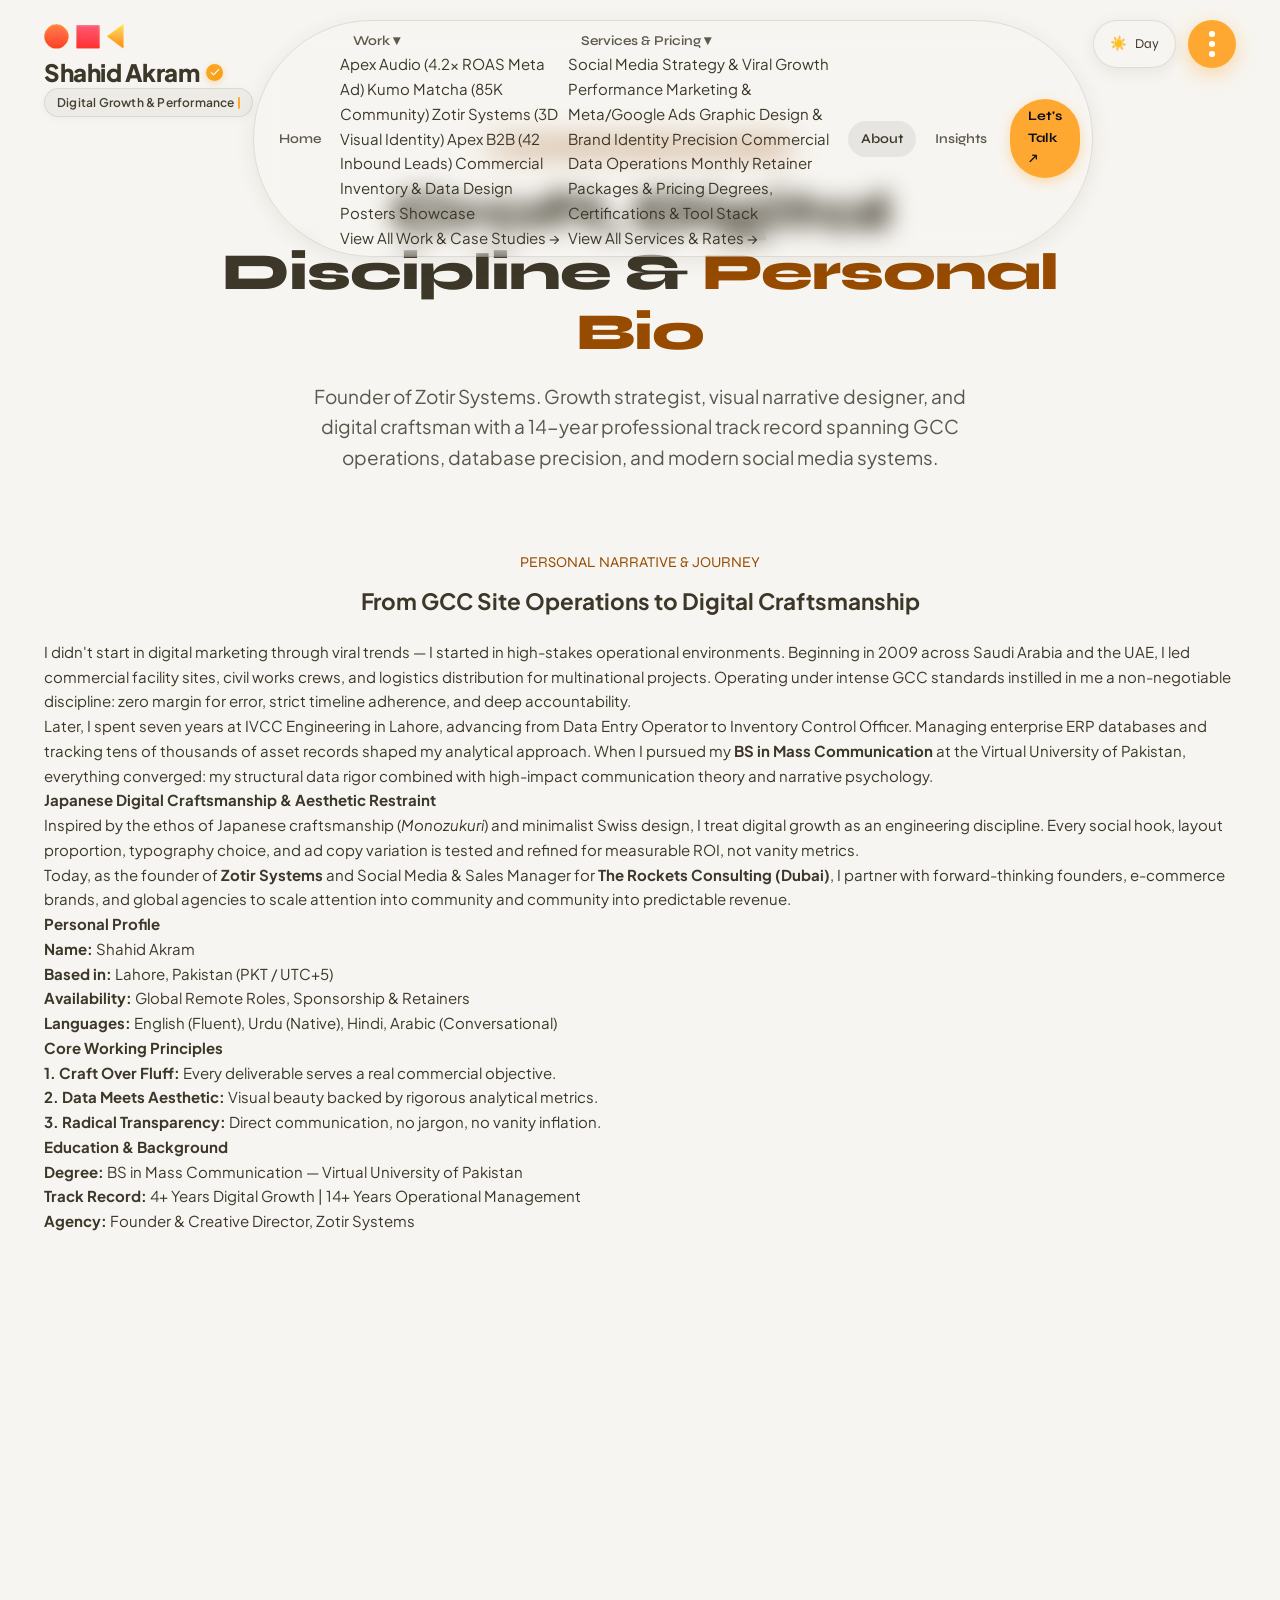
==== commit 8d603e1c: "Update footer with NAVIGATION & CAPABILITIES columns across all multi-pages, 3D gallery assets & log" ====
--- a/about.html
+++ b/about.html
@@ -1,789 +1,499 @@
-<!DOCTYPE html>
-<html lang="en">
-<head>
-  <!-- Google Tag Manager & Google Analytics (Queue-Initialized, Deferred Fetch) -->
-  <script>
-    window.dataLayer = window.dataLayer || [];
-    function gtag(){window.dataLayer.push(arguments);}
-    gtag('js', new Date());
-    gtag('config', 'G-53BV17FB3X');
-
-    function loadTrackingScripts() {
-      if (window.__trackingLoaded) return;
-      window.__trackingLoaded = true;
-
-      (function(w,d,s,l,i){w[l]=w[l]||[];w[l].push({'gtm.start':
-      new Date().getTime(),event:'gtm.js'});var f=d.getElementsByTagName(s)[0],
-      j=d.createElement(s),dl=l!='dataLayer'?'&l='+l:'';j.async=true;j.src=
-      'https://www.googletagmanager.com/gtm.js?id='+i+dl;f.parentNode.insertBefore(j,f);
-      })(window,document,'script','dataLayer','GTM-KWKQ7C6H');
-
-      var g = document.createElement('script');
-      g.async = true;
-      g.src = 'https://www.googletagmanager.com/gtag/js?id=G-53BV17FB3X';
-      document.head.appendChild(g);
-
-      (function(c,l,a,r,i,t,y){
-          c[a]=c[a]||function(){(c[a].q=c[a].q||[]).push(arguments)};
-          t=l.createElement(r);t.async=1;t.src="https://www.clarity.ms/tag/"+i+"?ref=bwt";
-          y=l.getElementsByTagName(r)[0];y.parentNode.insertBefore(t,y);
-      })(window, document, "clarity", "script", "z3p9mpr20w");
-    }
-
-    if ('requestIdleCallback' in window) {
-      requestIdleCallback(loadTrackingScripts, { timeout: 2000 });
-    } else {
-      window.addEventListener('load', function() {
-        setTimeout(loadTrackingScripts, 800);
-      });
-    }
-    ['touchstart', 'scroll', 'mousemove', 'click'].forEach(function(evt) {
-      window.addEventListener(evt, loadTrackingScripts, { once: true, passive: true });
-    });
-  </script>
-  <meta charset="UTF-8">
-  <meta name="viewport" content="width=device-width, initial-scale=1.0">
-  <title>About & Career Track Record | Shahid Akram</title>
-  <meta name="description" content="Founder of Helvetiqa and Google & Meta Certified Specialist. 4+ years helping international brands scale communities, paid ads, and commercial operations.">
-  <meta name="author" content="Shahid Akram">
-  <link rel="canonical" href="https://byshahid.vercel.app/about.html">
-
-  <!-- Favicons and Brand Icons -->
-  <link rel="icon" type="image/png" href="favicon_shapes.png">
-  <link rel="shortcut icon" type="image/png" href="favicon_shapes.png">
-  <link rel="apple-touch-icon" href="favicon_shapes.png">
-
-  <!-- Open Graph -->
-  <meta property="og:type" content="website">
-  <meta property="og:url" content="https://byshahid.vercel.app/about.html">
-  <meta property="og:title" content="About & Career Track Record | Shahid Akram">
-  <meta property="og:description" content="Founder of Helvetiqa and Google & Meta Certified Specialist. 4+ years helping international brands scale communities, paid ads, and commercial operations.">
-  <meta property="og:image" content="https://byshahid.vercel.app/og-preview.png">
-  <meta property="og:image:secure_url" content="https://byshahid.vercel.app/og-preview.png">
-  <meta property="og:image:type" content="image/png">
-  <meta property="og:image:width" content="1200">
-  <meta property="og:image:height" content="630">
-  <meta property="og:site_name" content="Shahid Akram Portfolio">
-
-  <!-- Twitter / X -->
-  <meta name="twitter:card" content="summary_large_image">
-  <meta name="twitter:url" content="https://byshahid.vercel.app/about.html">
-  <meta name="twitter:title" content="About & Career Track Record | Shahid Akram">
-  <meta name="twitter:description" content="Founder of Helvetiqa and Google & Meta Certified Specialist. 4+ years helping international brands scale communities, paid ads, and commercial operations.">
-  <meta name="twitter:image" content="https://byshahid.vercel.app/og-preview.png">
-
-  <meta name="theme-color" content="#0B0E14">
-
-  <!-- Fonts & Styles -->
-  <link rel="preconnect" href="https://fonts.googleapis.com">
-  <link rel="preconnect" href="https://fonts.gstatic.com" crossorigin>
-  <link rel="stylesheet" href="https://fonts.googleapis.com/css2?family=DM+Sans:ital,opsz,wght@0,9..40,400;0,9..40,500;0,9..40,600;0,9..40,700;1,9..40,400&family=JetBrains+Mono:wght@400;500;600;700&family=Plus+Jakarta+Sans:wght@400;500;600;700;800&family=Righteous&family=Syne:wght@700;800&display=optional" media="print" onload="this.media='all'">
-  <noscript>
-    <link rel="stylesheet" href="https://fonts.googleapis.com/css2?family=DM+Sans:ital,opsz,wght@0,9..40,400;0,9..40,500;0,9..40,600;0,9..40,700;1,9..40,400&family=JetBrains+Mono:wght@400;500;600;700&family=Plus+Jakarta+Sans:wght@400;500;600;700;800&family=Righteous&family=Syne:wght@700;800&display=optional">
-  </noscript>
-  <link rel="stylesheet" href="styles.css">
-</head>
-<body>
-  <!-- Google Tag Manager (noscript) -->
-  <noscript><iframe src="https://www.googletagmanager.com/ns.html?id=GTM-KWKQ7C6H"
-  height="0" width="0" style="display:none;visibility:hidden"></iframe></noscript>
-
-  <!-- Mouse Stalker -->
-  <div class="p-stalker" id="stalker">
-    <span class="stalker-dot"></span>
-    <span class="stalker-text" id="stalkerText"></span>
-  </div>
-
-  <!-- Header -->
-  <header class="l-header">
-    <div class="l-header__inner">
-      <div class="l-header__brand">
-        <a href="index.html" class="l-header__logo u-en">
-          <div class="logo-shapes-open" title="Shahid Akram Brandmark">
-            <span class="logo-shape-item shape--circle">
-              <img src="shape_circle.webp" alt="Circle" width="94" height="93">
-            </span>
-            <span class="logo-shape-item shape--square">
-              <img src="shape_square.webp" alt="Square" width="89" height="89">
-            </span>
-            <span class="logo-shape-item shape--triangle">
-              <img src="shape_triangle.webp" alt="Triangle" width="61" height="92">
-            </span>
-          </div>
-          <div class="logo-text-group">
-            <div class="logo-name-row">
-              <span class="brand-name">Shahid Akram</span>
-              <span class="brand-badge-verified" title="Google & Meta Certified Specialist">
-                <svg width="12" height="12" viewBox="0 0 24 24" fill="currentColor">
-                  <path d="M9 16.17L4.83 12l-1.42 1.41L9 19 21 7l-1.41-1.41z"/>
-                </svg>
-              </span>
-            </div>
-            <div class="brand-animated-tagline u-en">
-              <span class="dynamic-text" id="brandDynamicText">Digital Growth &amp; Performance</span>
-              <span class="dynamic-cursor"></span>
-            </div>
-          </div>
-        </a>
-      </div>
-
-      <!-- Desktop Nav Links -->
-      <nav class="l-header__nav-desktop" aria-label="Main Navigation">
-        <a href="index.html" class="nav-item-link">Home</a>
-        <a href="work.html" class="nav-item-link">Work</a>
-        <a href="services.html" class="nav-item-link">Services &amp; Pricing</a>
-        <a href="about.html" class="nav-item-link is-active">About</a>
-        <a href="blog.html" class="nav-item-link">Insights</a>
-        <a href="contact.html" class="nav-item-cta">Let's Talk ↗</a>
-      </nav>
-
-      <div class="l-header__actions">
-        <!-- Day / Night Time Toggle -->
-        <button class="time-toggle-btn" id="timeToggleBtn" aria-label="Toggle Day / Night Mode">
-          <span class="icon">☀️</span> Day
-        </button>
-
-        <!-- 3-Dot Floating Menu Button -->
-        <button class="l-header__menu-button" id="menuBtn" aria-label="Open Menu">
-          <div class="dots">
-            <span class="dot"></span>
-            <span class="dot"></span>
-            <span class="dot"></span>
-          </div>
-        </button>
-      </div>
-    </div>
-
-    <!-- Dropdown Menu Drawer (Mobile & Tablet) -->
-    <div class="l-header__menu-drawer" id="menuDrawer">
-      <nav class="l-header__nav-list">
-        <a href="index.html" class=""><span>01</span> Home Overview</a>
-        <a href="work.html" class=""><span>02</span> Case Studies &amp; Work</a>
-        <a href="services.html" class=""><span>03</span> Services &amp; Pricing</a>
-        <a href="about.html" class=" is-active"><span>04</span> About &amp; Experience</a>
-        <a href="blog.html" class=""><span>05</span> Growth Insights &amp; Articles</a>
-        <a href="contact.html" class=""><span>06</span> Get In Touch</a>
-      </nav>
-      <div class="l-header__nav-sub">
-        <span>Available for Remote &amp; Global Freelance</span>
-        <span>Worldwide Client Retainers</span>
-      </div>
-    </div>
-  </header>
-
-  <main id="main-content">
-  <!-- Page Hero Banner -->
-  <section class="page-hero-banner">
-    <span class="page-hero-eyebrow">✦ THE STRATEGIST BEHIND THE SCREENS</span>
-    <h1 class="page-hero-title">Career Track Record &amp; <span>Tech Arsenal</span></h1>
-    <p class="page-hero-subtitle">
-      Founder of Helvetiqa. Google &amp; Meta Certified Specialist. Over 4+ years turning cold digital attention into loyal communities and measurable revenue.
-    </p>
-  </section>
-
-<section class="p-experience" id="experience">
-    <div class="container-boxed">
-      <div class="section-head">
-        <p class="section-head__tag">CAREER &amp; FREELANCE TRACK RECORD</p>
-        <h2 class="section-head__title">Proven Execution Across Global Brands &amp; Client Projects</h2>
-        <p class="section-head__desc">Demonstrated expertise across brand building, high-growth consultancies, international retainers, and cross-functional operational leadership.</p>
-      </div>
-
-      <div class="experience-grid">
-
-        <!-- Role 1: Helvetiqa -->
-        <div class="exp-card">
-          <div>
-            <div class="exp-date">2025 – PRESENT</div>
-            <h3>Founder &amp; Creative Director</h3>
-            <div class="exp-company">Helvetiqa (Creative &amp; Growth Studio)</div>
-            <p>Directing bespoke brand identity, aesthetic content design, and organic growth systems. Scaling digital presence across social channels, producing viral short-form video hooks (CapCut/Premiere), high-converting carousels, and conversion-focused creative assets for growing businesses.</p>
-          </div>
-        </div>
-
-        <!-- Role 2: The Rockets Consulting -->
-        <div class="exp-card">
-          <div>
-            <div class="exp-date">2023 – PRESENT</div>
-            <h3>Social Media &amp; Sales Manager</h3>
-            <div class="exp-company">The Rockets Consulting (Dubai, UAE)</div>
-            <p>Formulated and executing multi-channel social media strategies across Instagram, LinkedIn, and Facebook. Designing and scaling high-converting lead generation funnels, Meta Ads, and Metricool scheduling, maintaining a 95%+ client retention rate and lowering CPA.</p>
-          </div>
-        </div>
-
-        <!-- Role 3: Freelance Digital Consultant & Multi-Disciplinary Projects -->
-        <div class="exp-card">
-          <div>
-            <div class="exp-date">2021 – PRESENT</div>
-            <h3>Freelance Growth Strategist &amp; Creative Consultant</h3>
-            <div class="exp-company">Fiverr, Upwork &amp; Independent Client Retainers</div>
-            <p>Delivered multi-disciplinary digital growth projects for 50+ local and international clients with 5-star ratings. Produced high-CTR social ad creatives, brand identity kits, and marketing collateral. Authored persuasive copywriting, content writing, assignment research, and executive resume crafting alongside e-commerce growth retainers.</p>
-          </div>
-        </div>
-
-        <!-- Role 4: IVCC Engineering (Lahore) -->
-        <div class="exp-card">
-          <div>
-            <div class="exp-date">2016 – 2023</div>
-            <h3>Inventory Control Officer (Promoted from Data Entry)</h3>
-            <div class="exp-company">IVCC Engineering (Lahore, Pakistan)</div>
-            <p>Completed 7 years of dedicated operational tenure. Began as Data Entry Operator managing database records and tracking systems; rapidly promoted to Inventory Control Officer. Spearheaded computerized ERP stock databases, weekly discrepancy audits, procurement / GRIN workflows, and cross-departmental coordination before transitioning into full-time digital marketing &amp; agency leadership.</p>
-          </div>
-        </div>
-
-      </div>
-
-      <!-- Prior International Onsite & Operational Career Strip (Saudi Arabia, UAE, TCS, Early Foundations) -->
-      <div class="prior-career-panel">
-        <div class="prior-career-header">
-          <div>
-            <h4>Prior International Onsite &amp; Operational Leadership (2009 – 2016)</h4>
-            <p class="prior-career-sub">4 Years GCC Onsite Supervision (UAE &amp; Saudi Arabia) • Logistics, Signage &amp; Data Administration</p>
-          </div>
-          <div class="prior-badge">14+ YRS PROFESSIONAL FOUNDATION</div>
-        </div>
-
-        <div class="prior-grid">
-          <!-- UAE: Star Max General Maintenance -->
-          <div class="prior-card">
-            <div class="prior-date">2014 – 2016 (2 YRS)</div>
-            <h5>Site Supervisor &amp; Office Branding</h5>
-            <div class="prior-company">Star Max General Maintenance (Dubai &amp; Abu Dhabi, UAE)</div>
-            <p>Supervised commercial facility operations, site maintenance teams, and corporate office branding &amp; signage installations across major enterprise client locations throughout the UAE.</p>
-          </div>
-
-          <!-- Saudi Arabia: Ahmad Al-Hindi Contracting -->
-          <div class="prior-card">
-            <div class="prior-date">2012 – 2014 (2 YRS)</div>
-            <h5>Site Foreman</h5>
-            <div class="prior-company">Ahmad Al-Hindi Contracting (Saudi Arabia)</div>
-            <p>Led on-site civil works execution, technical workforce distribution, daily materials dispatch, and rigorous safety compliance across infrastructure projects.</p>
-          </div>
-
-          <!-- TCS Logistics -->
-          <div class="prior-card">
-            <div class="prior-date">2011 – 2012 (6 MOS)</div>
-            <h5>Area Operations Manager</h5>
-            <div class="prior-company">TCS Express &amp; Logistics</div>
-            <p>Directed regional parcel logistics, distribution hub operations, fleet routing efficiency, and delivery team coordination across assigned territory.</p>
-          </div>
-
-          <!-- Early Foundations: Travel Agency & Mitchell's Fruit Farms -->
-          <div class="prior-card">
-            <div class="prior-date">2009 – 2011 (2 YRS)</div>
-            <h5>Data Systems Operator &amp; Technical Trainee</h5>
-            <div class="prior-company">Travel Services (1 Yr) &amp; Mitchell's Fruit Farms (2009–2010)</div>
-            <p>Managed computerized reservation records and high-volume data entry at a travel agency, preceded by hands-on industrial mechanical maintenance training at Mitchell's Fruit Farms.</p>
-          </div>
-        </div>
-      </div>
-
-      <!-- Verified Certifications Strip (Clean & Neutral, No Emojis, No IDs) -->
-      <div class="freelance-cert-strip">
-        <div class="cert-strip-header">
-          <h4>Verified Credentials &amp; Certifications</h4>
-          <span>Industry-Standard Accredited Qualifications</span>
-        </div>
-        <div class="cert-tags-wrap">
-          <span class="cert-tag-item"><span class="check-icon">✓</span> Google Ads Certified (Google Skillshop)</span>
-          <span class="cert-tag-item"><span class="check-icon">✓</span> Meta Certified Digital Marketing Associate</span>
-          <span class="cert-tag-item"><span class="check-icon">✓</span> Google Analytics 4 (GA4) Qualified</span>
-          <span class="cert-tag-item"><span class="check-icon">✓</span> Inbound Marketing &amp; Social Strategy (HubSpot Academy)</span>
-          <span class="cert-tag-item"><span class="check-icon">✓</span> HeyOrca Social Scheduling &amp; Publishing Certified</span>
-          <span class="cert-tag-item"><span class="check-icon">✓</span> Marketing &amp; Communications Simulation (NSW Government Australia)</span>
-          <span class="cert-tag-item"><span class="check-icon">✓</span> Branding &amp; Digital Design Simulation (Forage)</span>
-          <span class="cert-tag-item"><span class="check-icon">✓</span> Promotional Video &amp; Visual Design (Canva / Coursera)</span>
-          <span class="cert-tag-item"><span class="check-icon">✓</span> BS in Mass Communication (Virtual University of Pakistan)</span>
-          <span class="cert-tag-item"><span class="check-icon">✓</span> SEO &amp; Content Marketing Fundamentals (Semrush Academy)</span>
-          <span class="cert-tag-item"><span class="check-icon">✓</span> Web Architecture &amp; WordPress CMS (Coursera Project Network)</span>
-          <span class="cert-tag-item"><span class="check-icon">✓</span> Professional Video &amp; Motion Editing (CapCut / Premiere)</span>
-          <span class="cert-tag-item"><span class="check-icon">✓</span> Member, Pakistan Freelancers Association (PAFLA)</span>
-        </div>
-      </div>
-
-    </div></section>
-
-<section class="p-tools" id="tools">
-    <div class="container-boxed">
-      
-      <!-- Section Header -->
-      <div class="section-head" style="text-align: center; margin-bottom: 28px;">
-        <p class="section-head__tag">PRODUCTION ARSENAL &amp; TECH STACK</p>
-        <h2 class="section-head__title tools-main-title">Tools &amp; Platforms I Master Daily</h2>
-        <p class="tools-main-subtitle">
-          Industry-leading platforms I deploy daily to execute high-ROAS ad campaigns, design viral content, and automate growth systems.
-        </p>
-      </div>
-
-      <!-- Filter Controls Row -->
-      <div class="tools-filter-bar" id="toolsFilterBar">
-        <button type="button" class="tool-filter-pill is-active" data-cat="all">
-          <span>All Platforms</span>
-          <span class="tool-filter-count">32</span>
-        </button>
-        <button type="button" class="tool-filter-pill" data-cat="social">
-          <span>Social &amp; Schedulers</span>
-          <span class="tool-filter-count">6</span>
-        </button>
-        <button type="button" class="tool-filter-pill" data-cat="growth">
-          <span>Paid Ads &amp; Analytics</span>
-          <span class="tool-filter-count">4</span>
-        </button>
-        <button type="button" class="tool-filter-pill" data-cat="creative">
-          <span>Creative &amp; Design</span>
-          <span class="tool-filter-count">8</span>
-        </button>
-        <button type="button" class="tool-filter-pill" data-cat="ops">
-          <span>CRM &amp; Automation</span>
-          <span class="tool-filter-count">8</span>
-        </button>
-        <button type="button" class="tool-filter-pill" data-cat="ai">
-          <span>Generative AI &amp; LLMs</span>
-          <span class="tool-filter-count">6</span>
-        </button>
-      </div>
-
-      <!-- Unified High-Density Arsenal Grid (No Pillar Headers) -->
-      <div class="tools-grid-unified" id="toolsUnifiedGrid">
-        <div class="tool-card" data-category="social">
-          <div class="tool-card__icon-wrap">
-            <svg width="24" height="24" class="tool-card__icon" role="img" viewBox="0 0 24 24" xmlns="http://www.w3.org/2000/svg"><title>Hootsuite</title><path d="M11.417 11.14c.505.75.28 1.572-.38 2.017-.66.444-1.505.343-2.01-.407-.506-.75-.282-1.572.378-2.017.66-.444 1.506-.343 2.012.407zm5.017-.274c-.66.444-.884 1.266-.379 2.016.506.75 1.352.852 2.012.407.66-.444.884-1.266.379-2.016-.506-.75-1.352-.852-2.012-.407zm7.422-7.086L19.03 6.638l.236.272c2.224 2.613 3.591 6.409 4.247 8.606a4.362 4.362 0 0 1-.638 3.8C21.449 21.295 18.398 24 12.369 24c-6.58 0-10-3.25-11.644-5.251a3.117 3.117 0 0 1-.51-3.067c.909-2.444 2.766-7.126 4.257-8.825a13.158 13.158 0 0 1 2.897-2.478L2.4.534c-.27-.208-.034-.632.285-.513l8.077 3.006c.38-.066.758-.1 1.13-.1 1.407 0 2.737.307 4.074 1.084l7.744-.695c.266-.024.378.331.147.464zm-8.218 13.656a4.126 4.126 0 0 1-3.316-.232c-.073-.037-.143.055-.087.115.457.49 1.273 1.35 1.766 1.775.102.088.259.077.35-.023l1.369-1.512c.053-.059-.008-.15-.082-.123zm.24-1.156-1.796-2.018a.34.34 0 0 0-.513.008l-1.44 1.716a.18.18 0 0 0 .031.262c.333.239 1.148.76 1.942.76.734 0 1.402-.285 1.724-.447a.18.18 0 0 0 .052-.281zm1.616-8.409c-.3-.034-.603.035-.862.188l-1.808 1.07c-.45.268-1.02.231-1.432-.091L11.819 7.82a4.669 4.669 0 0 0-1.776-.858c-2.698-.638-4.532.78-5.914 3.44-1.32 2.539-.583 6.184 2.672 7.05 3.438.914 5.71-2.903 6.618-4.175a.439.439 0 0 1 .712-.002c1.408 1.916 3.306 3.968 5.34 3.557 2.656-.535 2.342-3.905 1.512-5.7-.735-1.588-1.83-3.074-3.49-3.262z"/></svg>
-          </div>
-          <div class="tool-card__info">
-            <span class="tool-card__name">Hootsuite</span>
-            <span class="tool-card__tag">Social Media Management</span>
-          </div>
-        </div>
-        <div class="tool-card" data-category="social">
-          <div class="tool-card__icon-wrap">
-            <svg width="24" height="24" class="tool-card__icon" role="img" viewBox="0 0 24 24" xmlns="http://www.w3.org/2000/svg"><title>Buffer</title><path d="M1.371 5.476L11.943 0l10.686 5.476-10.686 5.495zm3.36 4.81l7.212 3.547 7.288-3.547 3.398 1.655-10.686 5.202L1.371 11.94zm0 6.171l7.212 3.911 7.288-3.91 3.398 1.815L11.943 24 1.371 18.273z"/></svg>
-          </div>
-          <div class="tool-card__info">
-            <span class="tool-card__name">Buffer</span>
-            <span class="tool-card__tag">Publishing & Scheduling</span>
-          </div>
-        </div>
-        <div class="tool-card" data-category="social">
-          <div class="tool-card__icon-wrap">
-            <svg width="24" height="24" class="tool-card__icon" xmlns="http://www.w3.org/2000/svg" viewBox="0 0 24 24" fill="none">
-  <path d="M12 2C6.48 2 2 6.48 2 12c0 1.95.56 3.77 1.52 5.31L2.1 21.2a.75.75 0 0 0 .9.9l3.89-1.42A9.95 9.95 0 0 0 12 22c5.52 0 10-4.48 10-10S17.52 2 12 2zm0 17.5c-1.58 0-3.07-.44-4.34-1.21l-.31-.19-2.12.77.78-2.12-.19-.31A7.44 7.44 0 0 1 4.5 12c0-4.14 3.36-7.5 7.5-7.5s7.5 3.36 7.5 7.5-3.36 7.5-7.5 7.5z" fill="#2BB656"/>
-  <path d="M12 7c-2.76 0-5 2.24-5 5 0 1.05.33 2.02.88 2.83l.21.31-.77 2.12 2.12-.77.31.21c.81.55 1.78.88 2.83.88 2.76 0 5-2.24 5-5s-2.24-5-5-5z" fill="#52C41A"/>
-</svg>
-          </div>
-          <div class="tool-card__info">
-            <span class="tool-card__name">Sprout Social</span>
-            <span class="tool-card__tag">Audience Analytics & Listening</span>
-          </div>
-        </div>
-        <div class="tool-card" data-category="social">
-          <div class="tool-card__icon-wrap">
-            <svg width="24" height="24" class="tool-card__icon" xmlns="http://www.w3.org/2000/svg" viewBox="0 0 24 24" fill="none">
-  <defs>
-    <linearGradient id="metricool-grad" x1="2" y1="12" x2="22" y2="12" gradientUnits="userSpaceOnUse">
-      <stop stop-color="#00D2D3"/>
-      <stop offset="0.5" stop-color="#54A0FF"/>
-      <stop offset="1" stop-color="#5F27CD"/>
-    </linearGradient>
-  </defs>
-  <!-- Metricool Infinity M Flow -->
-  <path d="M6.5 7A4.5 4.5 0 0 0 2 11.5c0 2.48 2.02 4.5 4.5 4.5 2.1 0 3.88-1.44 4.35-3.41L12 8.7l1.15 3.89c.47 1.97 2.25 3.41 4.35 3.41 2.48 0 4.5-2.02 4.5-4.5S19.98 7 17.5 7c-2.1 0-3.88 1.44-4.35 3.41L12 14.3l-1.15-3.89A4.47 4.47 0 0 0 6.5 7zm0 2.5a2 2 0 1 1 0 4 2 2 0 0 1 0-4zm11 0a2 2 0 1 1 0 4 2 2 0 0 1 0-4z" fill="url(#metricool-grad)"/>
-</svg>
-          </div>
-          <div class="tool-card__info">
-            <span class="tool-card__name">Metricool</span>
-            <span class="tool-card__tag">Multi-Channel Tracking</span>
-          </div>
-        </div>
-        <div class="tool-card" data-category="social">
-          <div class="tool-card__icon-wrap">
-            <svg class="tool-card__icon" xmlns="http://www.w3.org/2000/svg" viewBox="0 0 24 24">
-  <radialGradient id="ig-rg" cx="19%" cy="100%" r="108%" fx="19%" fy="100%">
-    <stop offset="0%" stop-color="#fdf497" />
-    <stop offset="5%" stop-color="#fdf497" />
-    <stop offset="45%" stop-color="#fd5949" />
-    <stop offset="60%" stop-color="#d6249f" />
-    <stop offset="90%" stop-color="#285AEB" />
-  </radialGradient>
-  <rect width="24" height="24" rx="6" fill="url(#ig-rg)" />
-  <path d="M12 7.027c-2.742 0-4.973 2.231-4.973 4.973s2.231 4.973 4.973 4.973 4.973-2.231 4.973-4.973-2.231-4.973-4.973-4.973zm0 8.219c-1.79 0-3.246-1.456-3.246-3.246s1.456-3.246 3.246-3.246 3.246 1.456 3.246 3.246-1.456 3.246-3.246 3.246zm6.33-8.388c0 .641-.52 1.161-1.161 1.161s-1.161-.52-1.161-1.161.52-1.161 1.161-1.161 1.161.52 1.161 1.161zm2.637 1.168c-.06-1.264-.349-2.382-1.277-3.31-.928-.928-2.046-1.217-3.31-1.277-1.303-.074-5.21-.074-6.513 0-1.264.06-2.382.349-3.31 1.277-.928.928-1.217 2.046-1.277 3.31-.074 1.303-.074 5.21 0 6.513.06 1.264.349 2.382 1.277 3.31.928.928 2.046 1.217 3.31 1.277 1.303.074 5.21.074 6.513 0 1.264-.06 2.382-.349 3.31-1.277.928-.928 1.217-2.046 1.277-3.31.074-1.303.074-5.21 0-6.513zm-2.083 8.354c-.247.622-.724 1.1-1.346 1.346-1.039.412-3.504.317-5.538.317s-4.499.095-5.538-.317c-.622-.247-1.1-.724-1.346-1.346-.412-1.039-.317-3.504-.317-5.538s-.095-4.499.317-5.538c.247-.622.724-1.1 1.346-1.346 1.039-.412 3.504-.317 5.538-.317s4.499-.095 5.538.317c.622.247 1.1.724 1.346 1.346.412 1.039.317 3.504.317 5.538s.095 4.499-.317 5.538z" fill="#ffffff"/>
-</svg>
-          </div>
-          <div class="tool-card__info">
-            <span class="tool-card__name">Instagram Business</span>
-            <span class="tool-card__tag">Organic Growth & Carousels</span>
-          </div>
-        </div>
-        <div class="tool-card" data-category="social">
-          <div class="tool-card__icon-wrap">
-            <svg width="24" height="24" class="tool-card__icon" fill="#0A66C2" role="img" viewBox="0 0 24 24" xmlns="http://www.w3.org/2000/svg"><title>LinkedIn</title><path fill="#0A66C2" d="M20.447 20.452h-3.554v-5.569c0-1.328-.027-3.037-1.852-3.037-1.853 0-2.136 1.445-2.136 2.939v5.667H9.351V9h3.414v1.561h.046c.477-.9 1.637-1.85 3.37-1.85 3.601 0 4.267 2.37 4.267 5.455v6.286zM5.337 7.433c-1.144 0-2.063-.926-2.063-2.065 0-1.138.92-2.063 2.063-2.063 1.14 0 2.064.925 2.064 2.063 0 1.139-.925 2.065-2.064 2.065zm1.782 13.019H3.555V9h3.564v11.452zM22.225 0H1.771C.792 0 0 .774 0 1.729v20.542C0 23.227.792 24 1.771 24h20.451C23.2 24 24 23.227 24 22.271V1.729C24 .774 23.2 0 22.222 0h.003z"/></svg>
-          </div>
-          <div class="tool-card__info">
-            <span class="tool-card__name">LinkedIn Campaign Hub</span>
-            <span class="tool-card__tag">B2B Outreach & Ads</span>
-          </div>
-        </div>
-        <div class="tool-card" data-category="growth">
-          <div class="tool-card__icon-wrap">
-            <svg class="tool-card__icon" height="1em" style="flex:none;line-height:1" viewBox="0 0 24 24" width="1em" xmlns="http://www.w3.org/2000/svg"><title>Meta</title><path d="M6.897 4h-.024l-.031 2.615h.022c1.715 0 3.046 1.357 5.94 6.246l.175.297.012.02 1.62-2.438-.012-.019a48.763 48.763 0 00-1.098-1.716 28.01 28.01 0 00-1.175-1.629C10.413 4.932 8.812 4 6.896 4z" fill="url(#lobe-icons-meta-0-_R_0_)"></path><path d="M6.873 4C4.95 4.01 3.247 5.258 2.02 7.17a4.352 4.352 0 00-.01.017l2.254 1.231.011-.017c.718-1.083 1.61-1.774 2.568-1.785h.021L6.896 4h-.023z" fill="url(#lobe-icons-meta-1-_R_0_)"></path><path d="M2.019 7.17l-.011.017C1.2 8.447.598 9.995.274 11.664l-.005.022 2.534.6.004-.022c.27-1.467.786-2.828 1.456-3.845l.011-.017L2.02 7.17z" fill="url(#lobe-icons-meta-2-_R_0_)"></path><path d="M2.807 12.264l-2.533-.6-.005.022c-.177.918-.267 1.851-.269 2.786v.023l2.598.233v-.023a12.591 12.591 0 01.21-2.44z" fill="url(#lobe-icons-meta-3-_R_0_)"></path><path d="M2.677 15.537a5.462 5.462 0 01-.079-.813v-.022L0 14.468v.024a8.89 8.89 0 00.146 1.652l2.535-.585a4.106 4.106 0 01-.004-.022z" fill="url(#lobe-icons-meta-4-_R_0_)"></path><path d="M3.27 16.89c-.284-.31-.484-.756-.589-1.328l-.004-.021-2.535.585.004.021c.192 1.01.568 1.85 1.106 2.487l.014.017 2.018-1.745a2.106 2.106 0 01-.015-.016z" fill="url(#lobe-icons-meta-5-_R_0_)"></path><path d="M10.78 9.654c-1.528 2.35-2.454 3.825-2.454 3.825-2.035 3.2-2.739 3.917-3.871 3.917a1.545 1.545 0 01-1.186-.508l-2.017 1.744.014.017C2.01 19.518 3.058 20 4.356 20c1.963 0 3.374-.928 5.884-5.33l1.766-3.13a41.283 41.283 0 00-1.227-1.886z" fill="#0082FB"></path><path d="M13.502 5.946l-.016.016c-.4.43-.786.908-1.16 1.416.378.483.768 1.024 1.175 1.63.48-.743.928-1.345 1.367-1.807l.016-.016-1.382-1.24z" fill="url(#lobe-icons-meta-6-_R_0_)"></path><path d="M20.918 5.713C19.853 4.633 18.583 4 17.225 4c-1.432 0-2.637.787-3.723 1.944l-.016.016 1.382 1.24.016-.017c.715-.747 1.408-1.12 2.176-1.12.826 0 1.6.39 2.27 1.075l.015.016 1.589-1.425-.016-.016z" fill="#0082FB"></path><path d="M23.998 14.125c-.06-3.467-1.27-6.566-3.064-8.396l-.016-.016-1.588 1.424.015.016c1.35 1.392 2.277 3.98 2.361 6.971v.023h2.292v-.022z" fill="url(#lobe-icons-meta-7-_R_0_)"></path><path d="M23.998 14.15v-.023h-2.292v.022c.004.14.006.282.006.424 0 .815-.121 1.474-.368 1.95l-.011.022 1.708 1.782.013-.02c.62-.96.946-2.293.946-3.91 0-.083 0-.165-.002-.247z" fill="url(#lobe-icons-meta-8-_R_0_)"></path><path d="M21.344 16.52l-.011.02c-.214.402-.519.67-.917.787l.778 2.462a3.493 3.493 0 00.438-.182 3.558 3.558 0 001.366-1.218l.044-.065.012-.02-1.71-1.784z" fill="url(#lobe-icons-meta-9-_R_0_)"></path><path d="M19.92 17.393c-.262 0-.492-.039-.718-.14l-.798 2.522c.449.153.927.222 1.46.222.492 0 .943-.073 1.352-.215l-.78-2.462c-.167.05-.341.075-.517.073z" fill="url(#lobe-icons-meta-10-_R_0_)"></path><path d="M18.323 16.534l-.014-.017-1.836 1.914.016.017c.637.682 1.246 1.105 1.937 1.337l.797-2.52c-.291-.125-.573-.353-.9-.731z" fill="url(#lobe-icons-meta-11-_R_0_)"></path><path d="M18.309 16.515c-.55-.642-1.232-1.712-2.303-3.44l-1.396-2.336-.011-.02-1.62 2.438.012.02.989 1.668c.959 1.61 1.74 2.774 2.493 3.585l.016.016 1.834-1.914a2.353 2.353 0 01-.014-.017z" fill="url(#lobe-icons-meta-12-_R_0_)"></path><defs><linearGradient id="lobe-icons-meta-0-_R_0_" x1="75.897%" x2="26.312%" y1="89.199%" y2="12.194%"><stop offset=".06%" stop-color="#0867DF"></stop><stop offset="45.39%" stop-color="#0668E1"></stop><stop offset="85.91%" stop-color="#0064E0"></stop></linearGradient><linearGradient id="lobe-icons-meta-1-_R_0_" x1="21.67%" x2="97.068%" y1="75.874%" y2="23.985%"><stop offset="13.23%" stop-color="#0064DF"></stop><stop offset="99.88%" stop-color="#0064E0"></stop></linearGradient><linearGradient id="lobe-icons-meta-2-_R_0_" x1="38.263%" x2="60.895%" y1="89.127%" y2="16.131%"><stop offset="1.47%" stop-color="#0072EC"></stop><stop offset="68.81%" stop-color="#0064DF"></stop></linearGradient><linearGradient id="lobe-icons-meta-3-_R_0_" x1="47.032%" x2="52.15%" y1="90.19%" y2="15.745%"><stop offset="7.31%" stop-color="#007CF6"></stop><stop offset="99.43%" stop-color="#0072EC"></stop></linearGradient><linearGradient id="lobe-icons-meta-4-_R_0_" x1="52.155%" x2="47.591%" y1="58.301%" y2="37.004%"><stop offset="7.31%" stop-color="#007FF9"></stop><stop offset="100%" stop-color="#007CF6"></stop></linearGradient><linearGradient id="lobe-icons-meta-5-_R_0_" x1="37.689%" x2="61.961%" y1="12.502%" y2="63.624%"><stop offset="7.31%" stop-color="#007FF9"></stop><stop offset="100%" stop-color="#0082FB"></stop></linearGradient><linearGradient id="lobe-icons-meta-6-_R_0_" x1="34.808%" x2="62.313%" y1="68.859%" y2="23.174%"><stop offset="27.99%" stop-color="#007FF8"></stop><stop offset="91.41%" stop-color="#0082FB"></stop></linearGradient><linearGradient id="lobe-icons-meta-7-_R_0_" x1="43.762%" x2="57.602%" y1="6.235%" y2="98.514%"><stop offset="0%" stop-color="#0082FB"></stop><stop offset="99.95%" stop-color="#0081FA"></stop></linearGradient><linearGradient id="lobe-icons-meta-8-_R_0_" x1="60.055%" x2="39.88%" y1="4.661%" y2="69.077%"><stop offset="6.19%" stop-color="#0081FA"></stop><stop offset="100%" stop-color="#0080F9"></stop></linearGradient><linearGradient id="lobe-icons-meta-9-_R_0_" x1="30.282%" x2="61.081%" y1="59.32%" y2="33.244%"><stop offset="0%" stop-color="#027AF3"></stop><stop offset="100%" stop-color="#0080F9"></stop></linearGradient><linearGradient id="lobe-icons-meta-10-_R_0_" x1="20.433%" x2="82.112%" y1="50.001%" y2="50.001%"><stop offset="0%" stop-color="#0377EF"></stop><stop offset="99.94%" stop-color="#0279F1"></stop></linearGradient><linearGradient id="lobe-icons-meta-11-_R_0_" x1="40.303%" x2="72.394%" y1="35.298%" y2="57.811%"><stop offset=".19%" stop-color="#0471E9"></stop><stop offset="100%" stop-color="#0377EF"></stop></linearGradient><linearGradient id="lobe-icons-meta-12-_R_0_" x1="32.254%" x2="68.003%" y1="19.719%" y2="84.908%"><stop offset="27.65%" stop-color="#0867DF"></stop><stop offset="100%" stop-color="#0471E9"></stop></linearGradient></defs></svg>
-          </div>
-          <div class="tool-card__info">
-            <span class="tool-card__name">Meta Ads Manager</span>
-            <span class="tool-card__tag">Paid Acquisition & Scaling</span>
-          </div>
-        </div>
-        <div class="tool-card" data-category="growth">
-          <div class="tool-card__icon-wrap">
-            <svg width="24" height="24" class="tool-card__icon" fill="#4285F4" role="img" viewBox="0 0 24 24" xmlns="http://www.w3.org/2000/svg"><title>Google Ads</title><path fill="#4285F4" d="M3.9998 22.9291C1.7908 22.9291 0 21.1383 0 18.9293s1.7908-3.9998 3.9998-3.9998 3.9998 1.7908 3.9998 3.9998-1.7908 3.9998-3.9998 3.9998zm19.4643-6.0004L15.4632 3.072C14.3586 1.1587 11.9121.5028 9.9988 1.6074S7.4295 5.1585 8.5341 7.0718l8.0009 13.8567c1.1046 1.9133 3.5511 2.5679 5.4644 1.4646 1.9134-1.1046 2.568-3.5511 1.4647-5.4644zM7.5137 4.8438L1.5645 15.1484A4.5 4.5 0 0 1 4 14.4297c2.5597-.0075 4.6248 2.1585 4.4941 4.7148l3.2168-5.5723-3.6094-6.25c-.4499-.7793-.6322-1.6394-.5878-2.4784z"/></svg>
-          </div>
-          <div class="tool-card__info">
-            <span class="tool-card__name">Google Ads</span>
-            <span class="tool-card__tag">Search, Display & YouTube</span>
-          </div>
-        </div>
-        <div class="tool-card" data-category="growth">
-          <div class="tool-card__icon-wrap">
-            <svg class="tool-card__icon" xmlns="http://www.w3.org/2000/svg" viewBox="0 0 24 24">
-  <rect width="24" height="24" rx="6" fill="#010101"/>
-  <path d="M12.53.02C13.84 0 15.14.01 16.44 0c.08 1.53.63 3.09 1.75 4.17 1.12 1.11 2.7 1.62 4.24 1.79v4.03c-1.44-.05-2.89-.35-4.2-.97-.57-.26-1.1-.59-1.62-.93-.01 2.92.01 5.84-.02 8.75-.08 1.4-.54 2.79-1.35 3.94-1.31 1.92-3.58 3.17-5.91 3.21-1.43.08-2.86-.31-4.08-1.03-2.02-1.19-3.44-3.37-3.65-5.71-.02-.5-.03-1-.01-1.49.18-1.9 1.12-3.72 2.58-4.96 1.66-1.44 3.98-2.13 6.15-1.72.02 1.48-.04 2.96-.04 4.44-.99-.32-2.15-.23-3.02.37-.63.41-1.11 1.04-1.36 1.75-.21.51-.24 1.07-.14 1.61.24 1.14.99 2.11 2.02 2.62.91.47 1.97.56 2.98.31 1.05-.24 1.96-.94 2.47-1.89.37-.66.52-1.42.52-2.18V.02h-.73z" fill="#25F4EE"/>
-  <path d="M13.53 1.02c1.31 0 2.61.01 3.91 0 .08 1.53.63 3.09 1.75 4.17 1.12 1.11 2.7 1.62 4.24 1.79v3.03c-1.44-.05-2.89-.35-4.2-.97-.57-.26-1.1-.59-1.62-.93-.01 2.92.01 5.84-.02 8.75-.08 1.4-.54 2.79-1.35 3.94-1.31 1.92-3.58 3.17-5.91 3.21-1.43.08-2.86-.31-4.08-1.03-2.02-1.19-3.44-3.37-3.65-5.71-.02-.5-.03-1-.01-1.49.18-1.9 1.12-3.72 2.58-4.96 1.66-1.44 3.98-2.13 6.15-1.72.02 1.48-.04 2.96-.04 4.44-.99-.32-2.15-.23-3.02.37-.63.41-1.11 1.04-1.36 1.75-.21.51-.24 1.07-.14 1.61.24 1.14.99 2.11 2.02 2.62.91.47 1.97.56 2.98.31 1.05-.24 1.96-.94 2.47-1.89.37-.66.52-1.42.52-2.18V1.02h-.73z" fill="#FE2C55"/>
-  <path d="M13.03.52c1.31 0 2.61.01 3.91 0 .08 1.53.63 3.09 1.75 4.17 1.12 1.11 2.7 1.62 4.24 1.79v3.53c-1.44-.05-2.89-.35-4.2-.97-.57-.26-1.1-.59-1.62-.93-.01 2.92.01 5.84-.02 8.75-.08 1.4-.54 2.79-1.35 3.94-1.31 1.92-3.58 3.17-5.91 3.21-1.43.08-2.86-.31-4.08-1.03-2.02-1.19-3.44-3.37-3.65-5.71-.02-.5-.03-1-.01-1.49.18-1.9 1.12-3.72 2.58-4.96 1.66-1.44 3.98-2.13 6.15-1.72.02 1.48-.04 2.96-.04 4.44-.99-.32-2.15-.23-3.02.37-.63.41-1.11 1.04-1.36 1.75-.21.51-.24 1.07-.14 1.61.24 1.14.99 2.11 2.02 2.62.91.47 1.97.56 2.98.31 1.05-.24 1.96-.94 2.47-1.89.37-.66.52-1.42.52-2.18V.52h-.73z" fill="#FFFFFF"/>
-</svg>
-          </div>
-          <div class="tool-card__info">
-            <span class="tool-card__name">TikTok Ads</span>
-            <span class="tool-card__tag">Short-Form Spark Ads</span>
-          </div>
-        </div>
-        <div class="tool-card" data-category="growth">
-          <div class="tool-card__icon-wrap">
-            <svg width="24" height="24" class="tool-card__icon" fill="#E37400" role="img" viewBox="0 0 24 24" xmlns="http://www.w3.org/2000/svg"><title>Google Analytics</title><path fill="#E37400" d="M22.84 2.9982v17.9987c.0086 1.6473-1.3197 2.9897-2.967 2.9984a2.9808 2.9808 0 01-.3677-.0208c-1.528-.226-2.6477-1.5558-2.6105-3.1V3.1204c-.0369-1.5458 1.0856-2.8762 2.6157-3.1 1.6361-.1915 3.1178.9796 3.3093 2.6158.014.1201.0208.241.0202.3619zM4.1326 18.0548c-1.6417 0-2.9726 1.331-2.9726 2.9726C1.16 22.6691 2.4909 24 4.1326 24s2.9726-1.3309 2.9726-2.9726-1.331-2.9726-2.9726-2.9726zm7.8728-9.0098c-.0171 0-.0342 0-.0513.0003-1.6495.0904-2.9293 1.474-2.891 3.1256v7.9846c0 2.167.9535 3.4825 2.3505 3.763 1.6118.3266 3.1832-.7152 3.5098-2.327.04-.1974.06-.3983.0593-.5998v-8.9585c.003-1.6474-1.33-2.9852-2.9773-2.9882z"/></svg>
-          </div>
-          <div class="tool-card__info">
-            <span class="tool-card__name">Google Analytics 4</span>
-            <span class="tool-card__tag">Conversion & Event Tracking</span>
-          </div>
-        </div>
-        <div class="tool-card" data-category="creative">
-          <div class="tool-card__icon-wrap">
-            <svg width="24" height="24" class="tool-card__icon" fill="#00C4CC" role="img" viewBox="0 0 24 24" xmlns="http://www.w3.org/2000/svg"><title>Canva</title><path fill="#00C4CC" d="M12 0C5.373 0 0 5.373 0 12s5.373 12 12 12 12-5.373 12-12S18.627 0 12 0zM6.962 7.68c.754 0 1.337.549 1.405 1.2.069.583-.171 1.097-.822 1.406-.343.171-.48.172-.549.069-.034-.069 0-.137.069-.206.617-.514.617-.926.548-1.508-.034-.378-.308-.618-.583-.618-1.2 0-2.914 2.674-2.674 4.629.103.754.549 1.646 1.509 1.646.308 0 .65-.103.96-.24.5-.264.799-.47 1.097-.8-.073-.885.704-2.046 1.851-2.046.515 0 .926.205.96.583.068.514-.377.582-.514.582s-.378-.034-.378-.17c-.034-.138.309-.07.275-.378-.035-.206-.24-.274-.446-.274-.72 0-1.131.994-1.029 1.611.035.275.172.549.447.549.205 0 .514-.31.617-.755.068-.308.343-.514.583-.514.102 0 .17.034.205.171v.138c-.034.137-.137.548-.102.651 0 .069.034.171.17.171.092 0 .436-.18.777-.459.117-.59.253-1.298.253-1.357.034-.24.137-.48.617-.48.103 0 .171.034.205.171v.138l-.136.617c.445-.583 1.097-.994 1.508-.994.172 0 .309.102.309.274 0 .103 0 .274-.069.446-.137.377-.309.96-.412 1.474 0 .137.035.274.207.274.171 0 .685-.206 1.096-.754l.007-.004c-.002-.068-.007-.134-.007-.202 0-.411.035-.754.104-.994.068-.274.411-.514.617-.514.103 0 .205.069.205.171 0 .035 0 .103-.034.137-.137.446-.24.857-.24 1.269 0 .24.034.582.102.788 0 .034.035.069.07.069.068 0 .548-.445.89-1.028-.308-.206-.48-.549-.48-.96 0-.72.446-1.097.858-1.097.343 0 .617.24.617.72 0 .308-.103.65-.274.96h.102a.77.77 0 0 0 .584-.24.293.293 0 0 1 .134-.117c.335-.425.83-.74 1.41-.74.48 0 .924.205.959.582.068.515-.378.618-.515.618l-.002-.002c-.138 0-.377-.035-.377-.172 0-.137.309-.068.274-.376-.034-.206-.24-.275-.446-.275-.686 0-1.13.891-1.028 1.611.034.275.171.583.445.583.206 0 .515-.308.652-.754.068-.274.343-.514.583-.514.103 0 .17.034.205.171 0 .069 0 .206-.137.652-.17.308-.171.48-.137.617.034.274.171.48.309.583.034.034.068.102.068.102 0 .069-.034.138-.137.138-.034 0-.068 0-.103-.035-.514-.205-.72-.548-.789-.891-.205.24-.445.377-.72.377-.445 0-.89-.411-.96-.926a1.609 1.609 0 0 1 .075-.649c-.203.13-.422.203-.623.203h-.17c-.447.652-.927 1.098-1.27 1.303a.896.896 0 0 1-.377.104c-.068 0-.171-.035-.205-.104-.095-.152-.156-.392-.193-.667-.481.527-1.145.805-1.453.805-.343 0-.548-.206-.582-.55v-.376c.102-.754.377-1.2.377-1.337a.074.074 0 0 0-.069-.07c-.24 0-1.028.824-1.166 1.373l-.103.445c-.068.309-.377.515-.582.515-.103 0-.172-.035-.206-.172v-.137l.046-.233c-.435.31-.87.508-1.075.508-.308 0-.48-.172-.514-.412-.206.274-.445.412-.754.412-.352 0-.696-.24-.862-.593-.244.275-.523.553-.852.764-.48.309-1.028.549-1.68.549-.582 0-1.097-.309-1.371-.583-.412-.377-.651-.96-.686-1.509-.205-1.68.823-3.84 2.4-4.8.378-.205.755-.343 1.132-.343zm9.77 3.291c-.104 0-.172.172-.172.343 0 .274.137.583.309.755a1.74 1.74 0 0 0 .102-.583c0-.343-.137-.515-.24-.515z"/></svg>
-          </div>
-          <div class="tool-card__info">
-            <span class="tool-card__name">Canva Pro</span>
-            <span class="tool-card__tag">Brand Decks & Templates</span>
-          </div>
-        </div>
-        <div class="tool-card" data-category="creative">
-          <div class="tool-card__icon-wrap">
-            <svg width="24" height="24" class="tool-card__icon" fill="#31A8FF" role="img" viewBox="0 0 24 24" xmlns="http://www.w3.org/2000/svg"><title>Adobe Photoshop</title><path fill="#31A8FF" d="M9.85 8.42c-.37-.15-.77-.21-1.18-.2-.26 0-.49 0-.68.01-.2-.01-.34 0-.41.01v3.36c.14.01.27.02.39.02h.53c.39 0 .78-.06 1.15-.18.32-.09.6-.28.82-.53.21-.25.31-.59.31-1.03.01-.31-.07-.62-.23-.89-.17-.26-.41-.46-.7-.57zM19.75.3H4.25C1.9.3 0 2.2 0 4.55v14.899c0 2.35 1.9 4.25 4.25 4.25h15.5c2.35 0 4.25-1.9 4.25-4.25V4.55C24 2.2 22.1.3 19.75.3zm-7.391 11.65c-.399.56-.959.98-1.609 1.22-.68.25-1.43.34-2.25.34-.24 0-.4 0-.5-.01s-.24-.01-.43-.01v3.209c.01.07-.04.131-.11.141H5.52c-.08 0-.12-.041-.12-.131V6.42c0-.07.03-.11.1-.11.17 0 .33 0 .56-.01.24-.01.49-.01.76-.02s.56-.01.87-.02c.31-.01.61-.01.91-.01.82 0 1.5.1 2.06.31.5.17.96.45 1.34.82.32.32.57.71.73 1.14.149.42.229.85.229 1.3.001.86-.199 1.57-.6 2.13zm7.091 3.89c-.28.4-.671.709-1.12.891-.49.209-1.09.318-1.811.318-.459 0-.91-.039-1.359-.129-.35-.061-.7-.17-1.02-.32-.07-.039-.121-.109-.111-.189v-1.74c0-.029.011-.07.041-.09.029-.02.06-.01.09.01.39.23.8.391 1.24.49.379.1.779.15 1.18.15.38 0 .65-.051.83-.141.16-.07.27-.24.27-.42 0-.141-.08-.27-.24-.4-.16-.129-.489-.279-.979-.471-.51-.18-.979-.42-1.42-.719-.31-.221-.569-.51-.761-.85-.159-.32-.239-.67-.229-1.021 0-.43.12-.84.341-1.21.25-.4.619-.72 1.049-.92.469-.239 1.059-.349 1.769-.349.41 0 .83.03 1.24.09.3.04.59.12.86.23.039.01.08.05.1.09.01.04.02.08.02.12v1.63c0 .04-.02.08-.05.1-.09.02-.14.02-.18 0-.3-.16-.62-.27-.96-.34-.37-.08-.74-.13-1.12-.13-.2-.01-.41.02-.601.07-.129.03-.24.1-.31.2-.05.08-.08.18-.08.27s.04.18.101.26c.09.11.209.2.34.27.229.12.47.23.709.33.541.18 1.061.43 1.541.73.33.209.6.49.789.83.16.318.24.67.23 1.029.011.471-.129.94-.389 1.331z"/></svg>
-          </div>
-          <div class="tool-card__info">
-            <span class="tool-card__name">Adobe Photoshop</span>
-            <span class="tool-card__tag">Raster Imaging & Retouching</span>
-          </div>
-        </div>
-        <div class="tool-card" data-category="creative">
-          <div class="tool-card__icon-wrap">
-            <svg width="24" height="24" class="tool-card__icon" fill="#FF9A00" role="img" viewBox="0 0 24 24" xmlns="http://www.w3.org/2000/svg"><title>Adobe Illustrator</title><path fill="#FF9A00" d="M10.53 10.73c-.1-.31-.19-.61-.29-.92-.1-.31-.19-.6-.27-.89-.08-.28-.15-.54-.22-.78h-.02c-.09.43-.2.86-.34 1.29-.15.48-.3.98-.46 1.48-.14.51-.29.98-.44 1.4h2.54c-.06-.211-.14-.46-.23-.721-.09-.269-.18-.559-.27-.859zM19.75.3H4.25C1.9.3 0 2.2 0 4.55v14.9c0 2.35 1.9 4.25 4.25 4.25h15.5c2.35 0 4.25-1.9 4.25-4.25V4.55C24 2.2 22.1.3 19.75.3zM14.7 16.83h-2.091c-.069.01-.139-.04-.159-.11l-.82-2.38H7.91l-.76 2.35c-.02.09-.1.15-.19.141H5.08c-.11 0-.14-.061-.11-.18L8.19 7.38c.03-.1.06-.21.1-.33.04-.21.06-.43.06-.65-.01-.05.03-.1.08-.11h2.59c.08 0 .12.03.13.08l3.65 10.3c.03.109 0 .16-.1.16zm3.4-.15c0 .11-.039.16-.129.16H16.01c-.1 0-.15-.061-.15-.16v-7.7c0-.1.041-.14.131-.14h1.98c.09 0 .129.05.129.14v7.7zm-.209-9.03c-.231.24-.571.37-.911.35-.33.01-.65-.12-.891-.35-.23-.25-.35-.58-.34-.92-.01-.34.12-.66.359-.89.242-.23.562-.35.892-.35.391 0 .689.12.91.35.22.24.34.56.33.89.01.34-.11.67-.349.92z"/></svg>
-          </div>
-          <div class="tool-card__info">
-            <span class="tool-card__name">Adobe Illustrator</span>
-            <span class="tool-card__tag">Vector Branding & Iconography</span>
-          </div>
-        </div>
-        <div class="tool-card" data-category="creative">
-          <div class="tool-card__icon-wrap">
-            <svg class="tool-card__icon" xmlns="http://www.w3.org/2000/svg" viewBox="0 0 24 24" fill="none">
-  <rect width="24" height="24" rx="5.5" fill="url(#ae-grad)"/>
-  <defs>
-    <linearGradient id="ae-grad" x1="0" y1="0" x2="24" y2="24" gradientUnits="userSpaceOnUse">
-      <stop stop-color="#5C5CFF"/>
-      <stop offset="0.5" stop-color="#9333EA"/>
-      <stop offset="1" stop-color="#E11D48"/>
-    </linearGradient>
-  </defs>
-  <!-- Clean Stylized Ex -->
-  <path d="M6 8h4.5v1.6H7.8v2.1h2.4v1.6H7.8v2.3h2.8v1.6H6V8zm6.5 4.5l1.8-2.9h1.9l-2.6 4 2.8 4.4h-2l-2-3.1-2 3.1h-1.9l2.8-4.3-2.6-4.1h2l1.8 2.9z" fill="#FFFFFF"/>
-</svg>
-          </div>
-          <div class="tool-card__info">
-            <span class="tool-card__name">Adobe Express</span>
-            <span class="tool-card__tag">Quick Social Visuals</span>
-          </div>
-        </div>
-        <div class="tool-card" data-category="creative">
-          <div class="tool-card__icon-wrap">
-            <svg width="24" height="24" class="tool-card__icon" xmlns="http://www.w3.org/2000/svg" viewBox="0 0 24 24" fill="#000000">
-  <path d="M24.189 6.442V2.671l-4.535 2.383V4.91c.002-1.505-1.078-2.411-2.638-2.411H2.64C.993 2.5 0 3.407 0 4.91V8.72L6.354 12 0 15.316v3.8C0 20.595 1 21.5 2.64 21.5h14.373c1.56 0 2.639-.907 2.639-2.382v-.197l4.536 2.409v-3.828L13.64 12 24.19 6.443zM9.982 13.873l7.797 4.083H2.157l7.825-4.083zm7.741-7.828l-7.742 4.057-7.825-4.057h15.567z"/>
-</svg>
-          </div>
-          <div class="tool-card__info">
-            <span class="tool-card__name">CapCut Pro</span>
-            <span class="tool-card__tag">Viral Short-Form Video & Hooks</span>
-          </div>
-        </div>
-        <div class="tool-card" data-category="creative">
-          <div class="tool-card__icon-wrap">
-            <svg width="24" height="24" class="tool-card__icon" fill="#EA77FF" role="img" viewBox="0 0 24 24" xmlns="http://www.w3.org/2000/svg"><title>Adobe Premiere Pro</title><path fill="#EA77FF" d="M10.15 8.42a2.93 2.93 0 00-1.18-.2 13.9 13.9 0 00-1.09.02v3.36l.39.02h.53c.39 0 .78-.06 1.15-.18.32-.09.6-.28.82-.53.21-.25.31-.59.31-1.03a1.45 1.45 0 00-.93-1.46zM19.75.3H4.25A4.25 4.25 0 000 4.55v14.9c0 2.35 1.9 4.25 4.25 4.25h15.5c2.35 0 4.25-1.9 4.25-4.25V4.55C24 2.2 22.1.3 19.75.3zm-7.09 11.65c-.4.56-.96.98-1.61 1.22-.68.25-1.43.34-2.25.34l-.5-.01-.43-.01v3.21a.12.12 0 01-.11.14H5.82c-.08 0-.12-.04-.12-.13V6.42c0-.07.03-.11.1-.11l.56-.01.76-.02.87-.02.91-.01c.82 0 1.5.1 2.06.31.5.17.96.45 1.34.82.32.32.57.71.73 1.14.15.42.23.85.23 1.3 0 .86-.2 1.57-.6 2.13zm6.82-3.15v1.95c0 .08-.05.11-.16.11a4.35 4.35 0 00-1.92.37c-.19.09-.37.21-.51.37v5.1c0 .1-.04.14-.13.14h-1.97a.14.14 0 01-.16-.12v-5.58l-.01-.75-.02-.78c0-.23-.02-.45-.04-.68a.1.1 0 01.07-.11h1.78c.1 0 .18.07.2.16a3.03 3.03 0 01.13.92c.3-.35.67-.64 1.08-.86a3.1 3.1 0 011.52-.39c.07-.01.13.04.14.11v.04z"/></svg>
-          </div>
-          <div class="tool-card__info">
-            <span class="tool-card__name">Adobe Premiere Pro</span>
-            <span class="tool-card__tag">Multi-Cam Timeline Editing</span>
-          </div>
-        </div>
-        <div class="tool-card" data-category="creative">
-          <div class="tool-card__icon-wrap">
-            <svg width="24" height="24" class="tool-card__icon" fill="#9999FF" role="img" viewBox="0 0 24 24" xmlns="http://www.w3.org/2000/svg"><title>Adobe After Effects</title><path fill="#9999FF" d="M8.54 10.73c-.1-.31-.19-.61-.29-.92s-.19-.6-.27-.89c-.08-.28-.15-.54-.22-.78h-.02c-.09.43-.2.86-.34 1.29-.15.48-.3.98-.46 1.48-.13.51-.29.98-.44 1.4h2.54c-.06-.21-.14-.46-.23-.72-.09-.27-.18-.56-.27-.86zm8.58-.29c-.55-.03-1.07.26-1.33.76-.12.23-.19.47-.22.72h2.109c.26 0 .45 0 .57-.01.08-.01.16-.03.23-.08v-.1c0-.13-.021-.25-.061-.37-.178-.56-.708-.94-1.298-.92zM19.75.3H4.25C1.9.3 0 2.2 0 4.55v14.9c0 2.35 1.9 4.25 4.25 4.25h15.5c2.35 0 4.25-1.9 4.25-4.25V4.55C24 2.2 22.1.3 19.75.3zm-7.04 16.511h-2.09c-.07.01-.14-.041-.16-.11l-.82-2.4H5.92l-.76 2.36c-.02.09-.1.15-.19.14H3.09c-.11 0-.14-.06-.11-.18L6.2 7.39c.03-.1.06-.19.1-.31.04-.21.06-.43.06-.65-.01-.05.03-.1.08-.11h2.59c.07 0 .12.03.13.08l3.65 10.25c.03.11.001.161-.1.161zm7.851-3.991c-.021.189-.031.33-.041.42-.01.07-.069.13-.14.13-.06 0-.17.01-.33.021-.159.02-.35.029-.579.029-.23 0-.471-.04-.73-.04h-3.17c.039.31.14.62.31.89.181.271.431.48.729.601.4.17.841.26 1.281.25.35-.011.699-.04 1.039-.11.311-.039.61-.119.891-.23.05-.039.08-.02.08.08v1.531c0 .039-.01.08-.021.119-.021.03-.04.051-.069.07-.32.14-.65.24-1 .3-.471.09-.94.13-1.42.12-.761 0-1.4-.12-1.92-.35-.49-.211-.921-.541-1.261-.95-.319-.39-.55-.83-.69-1.31-.14-.471-.209-.961-.209-1.461 0-.539.08-1.07.25-1.59.16-.5.41-.96.75-1.37.33-.4.739-.72 1.209-.95.471-.23 1.03-.31 1.67-.31.531-.01 1.06.09 1.55.31.41.18.77.45 1.05.8.26.34.47.72.601 1.14.129.4.189.81.189 1.22 0 .24-.01.45-.019.64z"/></svg>
-          </div>
-          <div class="tool-card__info">
-            <span class="tool-card__name">Adobe After Effects</span>
-            <span class="tool-card__tag">Kinetic Typography & VFX</span>
-          </div>
-        </div>
-        <div class="tool-card" data-category="creative">
-          <div class="tool-card__icon-wrap">
-            <svg class="tool-card__icon" height="1em" style="flex:none;line-height:1" viewBox="0 0 24 24" width="1em" xmlns="http://www.w3.org/2000/svg"><title>Figma</title><path d="M4 20a4 4 0 014-4h4v4a4 4 0 01-8 0z" fill="#24CB71"></path><path d="M12 0v8h4a4 4 0 000-8h-4z" fill="#FF7237"></path><path d="M15.967 16a4 4 0 100-8 4 4 0 000 8z" fill="#00B6FF"></path><path d="M4 4a4 4 0 004 4h4V0H8a4 4 0 00-4 4z" fill="#FF3737"></path><path d="M4 12a4 4 0 004 4h4V8H8a4 4 0 00-4 4z" fill="#874FFF"></path></svg>
-          </div>
-          <div class="tool-card__info">
-            <span class="tool-card__name">Figma Pro</span>
-            <span class="tool-card__tag">UI Layouts & Design Systems</span>
-          </div>
-        </div>
-        <div class="tool-card" data-category="ops">
-          <div class="tool-card__icon-wrap">
-            <svg width="24" height="24" class="tool-card__icon" role="img" viewBox="0 0 24 24" xmlns="http://www.w3.org/2000/svg"><title>HubSpot</title><path d="M18.164 7.93V5.084a2.198 2.198 0 001.267-1.978v-.067A2.2 2.2 0 0017.238.845h-.067a2.2 2.2 0 00-2.193 2.193v.067a2.196 2.196 0 001.252 1.973l.013.006v2.852a6.22 6.22 0 00-2.969 1.31l.012-.01-7.828-6.095A2.497 2.497 0 104.3 4.656l-.012.006 7.697 5.991a6.176 6.176 0 00-1.038 3.446c0 1.343.425 2.588 1.147 3.607l-.013-.02-2.342 2.343a1.968 1.968 0 00-.58-.095h-.002a2.033 2.033 0 102.033 2.033 1.978 1.978 0 00-.1-.595l.005.014 2.317-2.317a6.247 6.247 0 104.782-11.134l-.036-.005zm-.964 9.378a3.206 3.206 0 113.215-3.207v.002a3.206 3.206 0 01-3.207 3.207z"/></svg>
-          </div>
-          <div class="tool-card__info">
-            <span class="tool-card__name">HubSpot</span>
-            <span class="tool-card__tag">Inbound CRM & Lead Funnels</span>
-          </div>
-        </div>
-        <div class="tool-card" data-category="ops">
-          <div class="tool-card__icon-wrap">
-            <svg width="24" height="24" class="tool-card__icon" role="img" viewBox="0 0 24 24" xmlns="http://www.w3.org/2000/svg"><title>MailChimp</title><path d="M11.267 0C6.791-.015-1.82 10.246 1.397 12.964l.79.669a3.88 3.88 0 0 0-.22 1.792c.084.84.518 1.644 1.22 2.266.666.59 1.542.964 2.392.964 1.406 3.24 4.62 5.228 8.386 5.34 4.04.12 7.433-1.776 8.854-5.182.093-.24.488-1.316.488-2.267 0-.956-.54-1.352-.885-1.352-.01-.037-.078-.286-.172-.586-.093-.3-.19-.51-.19-.51.375-.563.382-1.065.332-1.35-.053-.353-.2-.653-.496-.964-.296-.311-.902-.63-1.753-.868l-.446-.124c-.002-.019-.024-1.053-.043-1.497-.014-.32-.042-.822-.197-1.315-.186-.668-.508-1.253-.911-1.627 1.112-1.152 1.806-2.422 1.804-3.511-.003-2.095-2.576-2.729-5.746-1.416l-.672.285A678.22 678.22 0 0 0 12.7.504C12.304.159 11.817.002 11.267 0zm.073.873c.166 0 .322.019.465.058.297.084 1.28 1.224 1.28 1.224s-1.826 1.013-3.52 2.426c-2.28 1.757-4.005 4.311-5.037 7.082-.811.158-1.526.618-1.963 1.253-.261-.218-.748-.64-.834-.804-.698-1.326.761-3.902 1.781-5.357C5.834 3.44 9.37.867 11.34.873zm3.286 3.273c.04-.002.06.05.028.074-.143.11-.299.26-.413.414a.04.04 0 0 0 .031.064c.659.004 1.587.235 2.192.574.041.023.012.103-.034.092-.915-.21-2.414-.369-3.97.01-1.39.34-2.45.863-3.224 1.426-.04.028-.086-.023-.055-.06.896-1.035 1.999-1.935 2.987-2.44.034-.018.07.019.052.052-.079.143-.23.447-.278.678-.007.035.032.063.062.042.615-.42 1.684-.868 2.622-.926zm3.023 3.205l.056.001a.896.896 0 0 1 .456.146c.534.355.61 1.216.638 1.845.015.36.059 1.229.074 1.478.034.571.184.651.487.751.17.057.33.098.563.164.706.198 1.125.4 1.39.658.157.162.23.333.253.497.083.608-.472 1.36-1.942 2.041-1.607.746-3.557.935-4.904.785l-.471-.053c-1.078-.145-1.693 1.247-1.046 2.201.417.615 1.552 1.015 2.688 1.015 2.604 0 4.605-1.111 5.35-2.072a.987.987 0 0 0 .06-.085c.036-.055.006-.085-.04-.054-.608.416-3.31 2.069-6.2 1.571 0 0-.351-.057-.672-.182-.255-.1-.788-.344-.853-.891 2.333.72 3.801.039 3.801.039a.072.072 0 0 0 .042-.072.067.067 0 0 0-.074-.06s-1.911.283-3.718-.378c.197-.64.72-.408 1.51-.345a11.045 11.045 0 0 0 3.647-.394c.818-.234 1.892-.697 2.727-1.356.281.618.38 1.299.38 1.299s.219-.04.4.073c.173.106.299.326.213.895-.176 1.063-.628 1.926-1.387 2.72a5.714 5.714 0 0 1-1.666 1.244c-.34.18-.704.334-1.087.46-2.863.935-5.794-.093-6.739-2.3a3.545 3.545 0 0 1-.189-.522c-.403-1.455-.06-3.2 1.008-4.299.065-.07.132-.153.132-.256 0-.087-.055-.179-.102-.243-.374-.543-1.669-1.466-1.409-3.254.187-1.284 1.31-2.189 2.357-2.135.089.004.177.01.266.015.453.027.85.085 1.223.1.625.028 1.187-.063 1.853-.618.225-.187.405-.35.71-.401.028-.005.092-.028.215-.028zm.022 2.18a.42.42 0 0 0-.06.005c-.335.054-.347.468-.228 1.04.068.32.187.595.32.765.175-.02.343-.022.498 0 .089-.205.104-.557.024-.942-.112-.535-.261-.872-.554-.868zm-3.66 1.546a1.724 1.724 0 0 0-1.016.326c-.16.117-.311.28-.29.378.008.032.031.056.088.063.131.015.592-.217 1.122-.25.374-.023.684.094.923.2.239.104.386.173.443.113.037-.038.026-.11-.031-.204-.118-.192-.36-.387-.618-.497a1.601 1.601 0 0 0-.621-.129zm4.082.81c-.171-.003-.313.186-.317.42-.004.236.131.43.303.432.172.003.314-.185.318-.42.004-.236-.132-.429-.304-.432zm-3.58.172c-.05 0-.102.002-.155.008-.311.05-.483.152-.593.247-.094.082-.152.173-.152.237a.075.075 0 0 0 .075.076c.07 0 .228-.063.228-.063a1.98 1.98 0 0 1 1.001-.104c.157.018.23.027.265-.026.01-.016.022-.049-.01-.1-.063-.103-.311-.269-.66-.275zm2.26.4c-.127 0-.235.051-.283.148-.075.154.035.363.246.466.21.104.443.063.52-.09.075-.155-.035-.364-.246-.467a.542.542 0 0 0-.237-.058zm-11.635.024c.048 0 .098 0 .149.003.73.04 1.806.6 2.052 2.19.217 1.41-.128 2.843-1.449 3.069-.123.02-.248.029-.374.026-1.22-.033-2.539-1.132-2.67-2.435-.145-1.44.591-2.548 1.894-2.811.117-.024.252-.04.398-.042zm-.07.927a1.144 1.144 0 0 0-.847.364c-.38.418-.439.988-.366 1.19.027.073.07.094.1.098.064.008.16-.039.22-.2a1.2 1.2 0 0 0 .017-.052 1.58 1.58 0 0 1 .157-.37.689.689 0 0 1 .955-.199c.266.174.369.5.255.81-.058.161-.154.469-.133.721.043.511.357.717.64.738.274.01.466-.143.515-.256.029-.067.005-.107-.011-.125-.043-.053-.113-.037-.18-.021a.638.638 0 0 1-.16.022.347.347 0 0 1-.294-.148c-.078-.12-.073-.3.013-.504.011-.028.025-.058.04-.092.138-.308.368-.825.11-1.317-.195-.37-.513-.602-.894-.65a1.135 1.135 0 0 0-.138-.01z"/></svg>
-          </div>
-          <div class="tool-card__info">
-            <span class="tool-card__name">Mailchimp</span>
-            <span class="tool-card__tag">Email Campaigns & Automations</span>
-          </div>
-        </div>
-        <div class="tool-card" data-category="ops">
-          <div class="tool-card__icon-wrap">
-            <svg width="24" height="24" class="tool-card__icon" role="img" viewBox="0 0 24 24" xmlns="http://www.w3.org/2000/svg"><title>Slack</title><path d="M5.042 15.165a2.528 2.528 0 0 1-2.52 2.523A2.528 2.528 0 0 1 0 15.165a2.527 2.527 0 0 1 2.522-2.52h2.52v2.52zM6.313 15.165a2.527 2.527 0 0 1 2.521-2.52 2.527 2.527 0 0 1 2.521 2.52v6.313A2.528 2.528 0 0 1 8.834 24a2.528 2.528 0 0 1-2.521-2.522v-6.313zM8.834 5.042a2.528 2.528 0 0 1-2.521-2.52A2.528 2.528 0 0 1 8.834 0a2.528 2.528 0 0 1 2.521 2.522v2.52H8.834zM8.834 6.313a2.528 2.528 0 0 1 2.521 2.521 2.528 2.528 0 0 1-2.521 2.521H2.522A2.528 2.528 0 0 1 0 8.834a2.528 2.528 0 0 1 2.522-2.521h6.312zM18.956 8.834a2.528 2.528 0 0 1 2.522-2.521A2.528 2.528 0 0 1 24 8.834a2.528 2.528 0 0 1-2.522 2.521h-2.522V8.834zM17.688 8.834a2.528 2.528 0 0 1-2.523 2.521 2.527 2.527 0 0 1-2.52-2.521V2.522A2.527 2.527 0 0 1 15.165 0a2.528 2.528 0 0 1 2.523 2.522v6.312zM15.165 18.956a2.528 2.528 0 0 1 2.523 2.522A2.528 2.528 0 0 1 15.165 24a2.527 2.527 0 0 1-2.52-2.522v-2.522h2.52zM15.165 17.688a2.527 2.527 0 0 1-2.52-2.523 2.526 2.526 0 0 1 2.52-2.52h6.313A2.527 2.527 0 0 1 24 15.165a2.528 2.528 0 0 1-2.522 2.523h-6.313z"/></svg>
-          </div>
-          <div class="tool-card__info">
-            <span class="tool-card__name">Slack</span>
-            <span class="tool-card__tag">Client Comms & Team Sync</span>
-          </div>
-        </div>
-        <div class="tool-card" data-category="ops">
-          <div class="tool-card__icon-wrap">
-            <svg width="24" height="24" class="tool-card__icon" fill="#000000" role="img" viewBox="0 0 24 24" xmlns="http://www.w3.org/2000/svg"><title>Notion</title><path fill="#000000" d="M4.459 4.208c.746.606 1.026.56 2.428.466l13.215-.793c.28 0 .047-.28-.046-.326L17.86 1.968c-.42-.326-.981-.7-2.055-.607L3.01 2.295c-.466.046-.56.28-.374.466zm.793 3.08v13.904c0 .747.373 1.027 1.214.98l14.523-.84c.841-.046.935-.56.935-1.167V6.354c0-.606-.233-.933-.748-.887l-15.177.887c-.56.047-.747.327-.747.933zm14.337.745c.093.42 0 .84-.42.888l-.7.14v10.264c-.608.327-1.168.514-1.635.514-.748 0-.935-.234-1.495-.933l-4.577-7.186v6.952L12.21 19s0 .84-1.168.84l-3.222.186c-.093-.186 0-.653.327-.746l.84-.233V9.854L7.822 9.76c-.094-.42.14-1.026.793-1.073l3.456-.233 4.764 7.279v-6.44l-1.215-.139c-.093-.514.28-.887.747-.933zM1.936 1.035l13.31-.98c1.634-.14 2.055-.047 3.082.7l4.249 2.986c.7.513.934.653.934 1.213v16.378c0 1.026-.373 1.634-1.68 1.726l-15.458.934c-.98.047-1.448-.093-1.962-.747l-3.129-4.06c-.56-.747-.793-1.306-.793-1.96V2.667c0-.839.374-1.54 1.447-1.632z"/></svg>
-          </div>
-          <div class="tool-card__info">
-            <span class="tool-card__name">Notion AI Workspace</span>
-            <span class="tool-card__tag">Central Knowledge & SOP Hub</span>
-          </div>
-        </div>
-        <div class="tool-card" data-category="ops">
-          <div class="tool-card__icon-wrap">
-            <svg width="24" height="24" class="tool-card__icon" fill="#0F9D58" role="img" viewBox="0 0 24 24" xmlns="http://www.w3.org/2000/svg"><title>Google Sheets</title><path fill="#0F9D58" d="M11.318 12.545H7.91v-1.909h3.41v1.91zM14.728 0v6h6l-6-6zm1.363 10.636h-3.41v1.91h3.41v-1.91zm0 3.273h-3.41v1.91h3.41v-1.91zM20.727 6.5v15.864c0 .904-.732 1.636-1.636 1.636H4.909a1.636 1.636 0 0 1-1.636-1.636V1.636C3.273.732 4.005 0 4.909 0h9.318v6.5h6.5zm-3.273 2.773H6.545v7.909h10.91v-7.91zm-6.136 4.636H7.91v1.91h3.41v-1.91z"/></svg>
-          </div>
-          <div class="tool-card__info">
-            <span class="tool-card__name">Google Sheets</span>
-            <span class="tool-card__tag">Formulas & KPI Dashboards</span>
-          </div>
-        </div>
-        <div class="tool-card" data-category="ops">
-          <div class="tool-card__icon-wrap">
-            <svg width="24" height="24" class="tool-card__icon" fill="#107C41" role="img" viewBox="0 0 24 24" xmlns="http://www.w3.org/2000/svg"><title>Microsoft Excel</title><path fill="#107C41" d="M23 1.5q.41 0 .7.3.3.29.3.7v19q0 .41-.3.7-.29.3-.7.3H7q-.41 0-.7-.3-.3-.29-.3-.7V18H1q-.41 0-.7-.3-.3-.29-.3-.7V7q0-.41.3-.7Q.58 6 1 6h5V2.5q0-.41.3-.7.29-.3.7-.3zM6 13.28l1.42 2.66h2.14l-2.38-3.87 2.34-3.8H7.46l-1.3 2.4-.05.08-.04.09-.64-1.28-.66-1.29H2.59l2.27 3.82-2.48 3.85h2.16zM14.25 21v-3H7.5v3zm0-4.5v-3.75H12v3.75zm0-5.25V7.5H12v3.75zm0-5.25V3H7.5v3zm8.25 15v-3h-6.75v3zm0-4.5v-3.75h-6.75v3.75zm0-5.25V7.5h-6.75v3.75zm0-5.25V3h-6.75v3Z"/></svg>
-          </div>
-          <div class="tool-card__info">
-            <span class="tool-card__name">Microsoft Excel</span>
-            <span class="tool-card__tag">ROAS & Financial Models</span>
-          </div>
-        </div>
-        <div class="tool-card" data-category="ops">
-          <div class="tool-card__icon-wrap">
-            <svg width="24" height="24" class="tool-card__icon" fill="#6D3AEC" role="img" viewBox="0 0 24 24" xmlns="http://www.w3.org/2000/svg"><title>Make</title><path fill="#6D3AEC" d="M13.38 3.498c-.27 0-.511.19-.566.465L9.85 18.986a.578.578 0 0 0 .453.678l4.095.826a.58.58 0 0 0 .682-.455l2.963-15.021a.578.578 0 0 0-.453-.678l-4.096-.826a.589.589 0 0 0-.113-.012zm-5.876.098a.576.576 0 0 0-.516.318L.062 17.697a.575.575 0 0 0 .256.774l3.733 1.877a.578.578 0 0 0 .775-.258l6.926-13.781a.577.577 0 0 0-.256-.776L7.762 3.658a.571.571 0 0 0-.258-.062zm11.74.115a.576.576 0 0 0-.576.576v15.426c0 .318.258.578.576.578h4.178a.58.58 0 0 0 .578-.578V4.287a.578.578 0 0 0-.578-.576Z"/></svg>
-          </div>
-          <div class="tool-card__info">
-            <span class="tool-card__name">Make.com (Integromat)</span>
-            <span class="tool-card__tag">Multi-Step Visual Automations</span>
-          </div>
-        </div>
-        <div class="tool-card" data-category="ops">
-          <div class="tool-card__icon-wrap">
-            <svg width="24" height="24" class="tool-card__icon" fill="#FF4A00" role="img" viewBox="0 0 24 24" xmlns="http://www.w3.org/2000/svg"><title>Zapier</title><path fill="#FF4A00" d="M4.157 0A4.151 4.151 0 0 0 0 4.161v15.678A4.151 4.151 0 0 0 4.157 24h15.682A4.152 4.152 0 0 0 24 19.839V4.161A4.152 4.152 0 0 0 19.839 0H4.157Zm10.61 8.761h.03a.577.577 0 0 1 .23.038.585.585 0 0 1 .201.124.63.63 0 0 1 .162.431.612.612 0 0 1-.162.435.58.58 0 0 1-.201.128.58.58 0 0 1-.23.042.529.529 0 0 1-.235-.042.585.585 0 0 1-.332-.328.559.559 0 0 1-.038-.235.613.613 0 0 1 .17-.431.59.59 0 0 1 .405-.162Zm2.853 1.572c.03.004.061.004.095.004.325-.011.646.064.937.219.238.144.431.355.552.609.128.279.189.582.185.888v.193a2 2 0 0 1 0 .219h-2.498c.003.227.075.45.204.642a.78.78 0 0 0 .646.265.714.714 0 0 0 .484-.136.642.642 0 0 0 .23-.318l.915.257a1.398 1.398 0 0 1-.28.537c-.14.159-.321.284-.521.355a2.234 2.234 0 0 1-.836.136 1.923 1.923 0 0 1-1.001-.245 1.618 1.618 0 0 1-.665-.703 2.221 2.221 0 0 1-.227-1.036 1.95 1.95 0 0 1 .48-1.398 1.9 1.9 0 0 1 1.3-.488Zm-9.607.023c.162.004.325.026.48.079.207.065.4.174.563.314.26.302.393.692.366 1.088v2.276H8.53l-.109-.711h-.065c-.064.163-.155.31-.272.439a1.122 1.122 0 0 1-.374.264 1.023 1.023 0 0 1-.453.083 1.334 1.334 0 0 1-.866-.264.965.965 0 0 1-.329-.801.993.993 0 0 1 .076-.431 1.02 1.02 0 0 1 .242-.363 1.478 1.478 0 0 1 1.043-.303h.952v-.181a.696.696 0 0 0-.136-.454.553.553 0 0 0-.438-.154.695.695 0 0 0-.378.086.48.48 0 0 0-.193.254l-.99-.144a1.26 1.26 0 0 1 .257-.563c.14-.174.321-.302.533-.378.261-.091.54-.136.82-.129.053-.003.106-.007.163-.007Zm4.384.007c.174 0 .347.038.506.114.182.083.34.211.458.374.257.423.377.911.351 1.406a2.53 2.53 0 0 1-.355 1.448 1.148 1.148 0 0 1-1.009.517c-.204 0-.401-.045-.582-.136a1.052 1.052 0 0 1-.48-.457 1.298 1.298 0 0 1-.114-.234h-.045l.004 1.784h-1.059v-4.713h.904l.117.805h.057c.068-.208.177-.401.328-.56a1.129 1.129 0 0 1 .843-.344h.076v-.004Zm7.559.084h.903l.113.805h.053a1.37 1.37 0 0 1 .235-.484.813.813 0 0 1 .313-.242.82.82 0 0 1 .39-.076h.234v1.051h-.401a.662.662 0 0 0-.313.008.623.623 0 0 0-.272.155.663.663 0 0 0-.174.26.683.683 0 0 0-.027.314v1.875h-1.054v-3.666Zm-17.515.003h3.262v.896L3.73 13.104l.034.113h1.973l.042.9H2.4v-.9l1.931-1.754-.045-.117H2.441v-.896Zm11.815 0h1.055v3.659h-1.055V10.45Zm3.443.684.019.016a.69.69 0 0 0-.351.045.756.756 0 0 0-.287.204c-.11.155-.174.336-.189.522h1.545c-.034-.526-.257-.787-.74-.787h.003Zm-5.718.163c-.026 0-.057 0-.083.004a.78.78 0 0 0-.31.053.746.746 0 0 0-.257.189 1.016 1.016 0 0 0-.204.695v.064c-.015.257.057.507.204.711a.634.634 0 0 0 .253.196.638.638 0 0 0 .314.061.644.644 0 0 0 .578-.265c.14-.223.204-.48.189-.74a1.216 1.216 0 0 0-.181-.711.677.677 0 0 0-.503-.257Zm-4.509 1.266a.464.464 0 0 0-.268.102.373.373 0 0 0-.114.276c0 .053.008.106.027.155a.375.375 0 0 0 .087.132.576.576 0 0 0 .397.11v.004a.863.863 0 0 0 .563-.182.573.573 0 0 0 .211-.457v-.14h-.903Z"/></svg>
-          </div>
-          <div class="tool-card__info">
-            <span class="tool-card__name">Zapier Webhooks</span>
-            <span class="tool-card__tag">Instant Lead Alerts & Triggers</span>
-          </div>
-        </div>
-        <div class="tool-card" data-category="ai">
-          <div class="tool-card__icon-wrap">
-            <svg width="24" height="24" class="tool-card__icon" fill="#10A37F" role="img" viewBox="0 0 24 24" xmlns="http://www.w3.org/2000/svg"><title>OpenAI</title><path fill="#10A37F" d="M22.2819 9.8211a5.9847 5.9847 0 0 0-.5157-4.9108 6.0462 6.0462 0 0 0-6.5098-2.9A6.0651 6.0651 0 0 0 4.9807 4.1818a5.9847 5.9847 0 0 0-3.9977 2.9 6.0462 6.0462 0 0 0 .7427 7.0966 5.98 5.98 0 0 0 .511 4.9107 6.051 6.051 0 0 0 6.5146 2.9001A5.9847 5.9847 0 0 0 13.2599 24a6.0557 6.0557 0 0 0 5.7718-4.2058 5.9894 5.9894 0 0 0 3.9977-2.9001 6.0557 6.0557 0 0 0-.7475-7.0729zm-9.022 12.6081a4.4755 4.4755 0 0 1-2.8764-1.0408l.1419-.0804 4.7783-2.7582a.7948.7948 0 0 0 .3927-.6813v-6.7369l2.02 1.1686a.071.071 0 0 1 .038.052v5.5826a4.504 4.504 0 0 1-4.4945 4.4944zm-9.6607-4.1254a4.4708 4.4708 0 0 1-.5346-3.0137l.142.0852 4.783 2.7582a.7712.7712 0 0 0 .7806 0l5.8428-3.3685v2.3324a.0804.0804 0 0 1-.0332.0615L9.74 19.9502a4.4992 4.4992 0 0 1-6.1408-1.6464zM2.3408 7.8956a4.485 4.485 0 0 1 2.3655-1.9728V11.6a.7664.7664 0 0 0 .3879.6765l5.8144 3.3543-2.0201 1.1685a.0757.0757 0 0 1-.071 0l-4.8303-2.7865A4.504 4.504 0 0 1 2.3408 7.872zm16.5963 3.8558L13.1038 8.364 15.1192 7.2a.0757.0757 0 0 1 .071 0l4.8303 2.7913a4.4944 4.4944 0 0 1-.6765 8.1042v-5.6772a.79.79 0 0 0-.407-.667zm2.0107-3.0231l-.142-.0852-4.7735-2.7818a.7759.7759 0 0 0-.7854 0L9.409 9.2297V6.8974a.0662.0662 0 0 1 .0284-.0615l4.8303-2.7866a4.4992 4.4992 0 0 1 6.6802 4.66zM8.3065 12.863l-2.02-1.1638a.0804.0804 0 0 1-.038-.0567V6.0742a4.4992 4.4992 0 0 1 7.3757-3.4537l-.142.0805L8.704 5.459a.7948.7948 0 0 0-.3927.6813zm1.0976-2.3654l2.602-1.4998 2.6069 1.4998v2.9994l-2.5974 1.4997-2.6067-1.4997Z"/></svg>
-          </div>
-          <div class="tool-card__info">
-            <span class="tool-card__name">ChatGPT 4o</span>
-            <span class="tool-card__tag">Strategy, Prompts & Copy</span>
-          </div>
-        </div>
-        <div class="tool-card" data-category="ai">
-          <div class="tool-card__icon-wrap">
-            <svg class="tool-card__icon" height="1em" style="flex:none;line-height:1" viewBox="0 0 24 24" width="1em" xmlns="http://www.w3.org/2000/svg"><title>Claude</title><path d="M4.709 15.955l4.72-2.647.08-.23-.08-.128H9.2l-.79-.048-2.698-.073-2.339-.097-2.266-.122-.571-.121L0 11.784l.055-.352.48-.321.686.06 1.52.103 2.278.158 1.652.097 2.449.255h.389l.055-.157-.134-.098-.103-.097-2.358-1.596-2.552-1.688-1.336-.972-.724-.491-.364-.462-.158-1.008.656-.722.881.06.225.061.893.686 1.908 1.476 2.491 1.833.365.304.145-.103.019-.073-.164-.274-1.355-2.446-1.446-2.49-.644-1.032-.17-.619a2.97 2.97 0 01-.104-.729L6.283.134 6.696 0l.996.134.42.364.62 1.414 1.002 2.229 1.555 3.03.456.898.243.832.091.255h.158V9.01l.128-1.706.237-2.095.23-2.695.08-.76.376-.91.747-.492.584.28.48.685-.067.444-.286 1.851-.559 2.903-.364 1.942h.212l.243-.242.985-1.306 1.652-2.064.73-.82.85-.904.547-.431h1.033l.76 1.129-.34 1.166-1.064 1.347-.881 1.142-1.264 1.7-.79 1.36.073.11.188-.02 2.856-.606 1.543-.28 1.841-.315.833.388.091.395-.328.807-1.969.486-2.309.462-3.439.813-.042.03.049.061 1.549.146.662.036h1.622l3.02.225.79.522.474.638-.079.485-1.215.62-1.64-.389-3.829-.91-1.312-.329h-.182v.11l1.093 1.068 2.006 1.81 2.509 2.33.127.578-.322.455-.34-.049-2.205-1.657-.851-.747-1.926-1.62h-.128v.17l.444.649 2.345 3.521.122 1.08-.17.353-.608.213-.668-.122-1.374-1.925-1.415-2.167-1.143-1.943-.14.08-.674 7.254-.316.37-.729.28-.607-.461-.322-.747.322-1.476.389-1.924.315-1.53.286-1.9.17-.632-.012-.042-.14.018-1.434 1.967-2.18 2.945-1.726 1.845-.414.164-.717-.37.067-.662.401-.589 2.388-3.036 1.44-1.882.93-1.086-.006-.158h-.055L4.132 18.56l-1.13.146-.487-.456.061-.746.231-.243 1.908-1.312-.006.006z" fill="#D97757" fill-rule="nonzero"></path></svg>
-          </div>
-          <div class="tool-card__info">
-            <span class="tool-card__name">Claude 3.5 Sonnet</span>
-            <span class="tool-card__tag">Deep Analytical Frameworks</span>
-          </div>
-        </div>
-        <div class="tool-card" data-category="ai">
-          <div class="tool-card__icon-wrap">
-            <svg class="tool-card__icon" height="1em" style="flex:none;line-height:1" viewBox="0 0 24 24" width="1em" xmlns="http://www.w3.org/2000/svg"><title>Gemini</title><path d="M20.616 10.835a14.147 14.147 0 01-4.45-3.001 14.111 14.111 0 01-3.678-6.452.503.503 0 00-.975 0 14.134 14.134 0 01-3.679 6.452 14.155 14.155 0 01-4.45 3.001c-.65.28-1.318.505-2.002.678a.502.502 0 000 .975c.684.172 1.35.397 2.002.677a14.147 14.147 0 014.45 3.001 14.112 14.112 0 013.679 6.453.502.502 0 00.975 0c.172-.685.397-1.351.677-2.003a14.145 14.145 0 013.001-4.45 14.113 14.113 0 016.453-3.678.503.503 0 000-.975 13.245 13.245 0 01-2.003-.678z" fill="#3186FF"></path><path d="M20.616 10.835a14.147 14.147 0 01-4.45-3.001 14.111 14.111 0 01-3.678-6.452.503.503 0 00-.975 0 14.134 14.134 0 01-3.679 6.452 14.155 14.155 0 01-4.45 3.001c-.65.28-1.318.505-2.002.678a.502.502 0 000 .975c.684.172 1.35.397 2.002.677a14.147 14.147 0 014.45 3.001 14.112 14.112 0 013.679 6.453.502.502 0 00.975 0c.172-.685.397-1.351.677-2.003a14.145 14.145 0 013.001-4.45 14.113 14.113 0 016.453-3.678.503.503 0 000-.975 13.245 13.245 0 01-2.003-.678z" fill="url(#lobe-icons-gemini-0-_R_0_)"></path><path d="M20.616 10.835a14.147 14.147 0 01-4.45-3.001 14.111 14.111 0 01-3.678-6.452.503.503 0 00-.975 0 14.134 14.134 0 01-3.679 6.452 14.155 14.155 0 01-4.45 3.001c-.65.28-1.318.505-2.002.678a.502.502 0 000 .975c.684.172 1.35.397 2.002.677a14.147 14.147 0 014.45 3.001 14.112 14.112 0 013.679 6.453.502.502 0 00.975 0c.172-.685.397-1.351.677-2.003a14.145 14.145 0 013.001-4.45 14.113 14.113 0 016.453-3.678.503.503 0 000-.975 13.245 13.245 0 01-2.003-.678z" fill="url(#lobe-icons-gemini-1-_R_0_)"></path><path d="M20.616 10.835a14.147 14.147 0 01-4.45-3.001 14.111 14.111 0 01-3.678-6.452.503.503 0 00-.975 0 14.134 14.134 0 01-3.679 6.452 14.155 14.155 0 01-4.45 3.001c-.65.28-1.318.505-2.002.678a.502.502 0 000 .975c.684.172 1.35.397 2.002.677a14.147 14.147 0 014.45 3.001 14.112 14.112 0 013.679 6.453.502.502 0 00.975 0c.172-.685.397-1.351.677-2.003a14.145 14.145 0 013.001-4.45 14.113 14.113 0 016.453-3.678.503.503 0 000-.975 13.245 13.245 0 01-2.003-.678z" fill="url(#lobe-icons-gemini-2-_R_0_)"></path><defs><linearGradient gradientUnits="userSpaceOnUse" id="lobe-icons-gemini-0-_R_0_" x1="7" x2="11" y1="15.5" y2="12"><stop stop-color="#08B962"></stop><stop offset="1" stop-color="#08B962" stop-opacity="0"></stop></linearGradient><linearGradient gradientUnits="userSpaceOnUse" id="lobe-icons-gemini-1-_R_0_" x1="8" x2="11.5" y1="5.5" y2="11"><stop stop-color="#F94543"></stop><stop offset="1" stop-color="#F94543" stop-opacity="0"></stop></linearGradient><linearGradient gradientUnits="userSpaceOnUse" id="lobe-icons-gemini-2-_R_0_" x1="3.5" x2="17.5" y1="13.5" y2="12"><stop stop-color="#FABC12"></stop><stop offset=".46" stop-color="#FABC12" stop-opacity="0"></stop></linearGradient></defs></svg>
-          </div>
-          <div class="tool-card__info">
-            <span class="tool-card__name">Google Gemini Pro</span>
-            <span class="tool-card__tag">Multimodal AI & Search</span>
-          </div>
-        </div>
-        <div class="tool-card" data-category="ai">
-          <div class="tool-card__icon-wrap">
-            <svg class="tool-card__icon" height="1em" style="flex:none;line-height:1" viewBox="0 0 24 24" width="1em" xmlns="http://www.w3.org/2000/svg"><title>Perplexity</title><path d="M19.785 0v7.272H22.5V17.62h-2.935V24l-7.037-6.194v6.145h-1.091v-6.152L4.392 24v-6.465H1.5V7.188h2.884V0l7.053 6.494V.19h1.09v6.49L19.786 0zm-7.257 9.044v7.319l5.946 5.234V14.44l-5.946-5.397zm-1.099-.08l-5.946 5.398v7.235l5.946-5.234V8.965zm8.136 7.58h1.844V8.349H13.46l6.105 5.54v2.655zm-8.982-8.28H2.59v8.195h1.8v-2.576l6.192-5.62zM5.475 2.476v4.71h5.115l-5.115-4.71zm13.219 0l-5.115 4.71h5.115v-4.71z" fill="#22B8CD" fill-rule="nonzero"></path></svg>
-          </div>
-          <div class="tool-card__info">
-            <span class="tool-card__name">Perplexity AI</span>
-            <span class="tool-card__tag">Real-Time Competitor Intel</span>
-          </div>
-        </div>
-        <div class="tool-card" data-category="ai">
-          <div class="tool-card__icon-wrap">
-            <svg class="tool-card__icon" fill="#1E1F22" fill-rule="evenodd" height="1em" style="flex:none;line-height:1" viewBox="0 0 24 24" width="1em" xmlns="http://www.w3.org/2000/svg"><title>Midjourney</title><path d="M22.369 17.676c-1.387 1.259-3.17 2.378-5.332 3.417.044.03.086.057.13.083l.018.01.019.012c.216.123.42.184.641.184.222 0 .426-.061.642-.184l.018-.011.019-.011c.14-.084.266-.178.492-.366l.178-.148c.279-.232.426-.342.625-.456.304-.174.612-.266.949-.266.337 0 .645.092.949.266l.023.014c.188.109.334.219.602.442l.178.148c.221.184.346.278.483.36l.028.017.018.01c.21.12.407.181.62.185h.022a.31.31 0 110 .618c-.337 0-.645-.092-.95-.266a3.137 3.137 0 01-.09-.054l-.022-.014-.022-.013-.02-.014a5.356 5.356 0 01-.49-.377l-.159-.132a3.836 3.836 0 00-.483-.36l-.027-.017-.019-.01a1.256 1.256 0 00-.641-.185c-.222 0-.426.061-.641.184l-.02.011-.018.011c-.14.084-.266.178-.492.366l-.158.132a5.125 5.125 0 01-.51.39l-.022.014-.022.014-.09.054a1.868 1.868 0 01-.95.266c-.337 0-.644-.092-.949-.266a3.137 3.137 0 01-.09-.054l-.022-.014-.022-.013-.026-.017a4.881 4.881 0 01-.425-.325.308.308 0 01-.12-.1l-.098-.081a3.836 3.836 0 00-.483-.36l-.027-.017-.019-.01a1.256 1.256 0 00-.641-.185c-.222 0-.426.061-.642.184l-.018.011-.019.011c-.14.084-.266.178-.492.366l-.158.132a5.125 5.125 0 01-.51.39l-.023.014-.022.014-.09.054A1.868 1.868 0 0112 22c-.337 0-.645-.092-.949-.266a3.137 3.137 0 01-.09-.054l-.022-.014-.022-.013-.021-.014a5.356 5.356 0 01-.49-.377l-.158-.132a3.836 3.836 0 00-.483-.36l-.028-.017-.018-.01a1.256 1.256 0 00-.642-.185c-.221 0-.425.061-.641.184l-.019.011-.018.011c-.141.084-.266.178-.492.366l-.158.132a5.125 5.125 0 01-.511.39l-.022.014-.022.014-.09.054a1.868 1.868 0 01-.986.264c-.746-.09-1.319-.38-1.89-.866l-.035-.03c-.047-.041-.118-.106-.192-.174l-.196-.181-.107-.1-.011-.01a1.531 1.531 0 00-.336-.253.313.313 0 00-.095-.03h-.005c-.119.022-.238.059-.361.11a.308.308 0 01-.077.061l-.008.005a.309.309 0 01-.126.034 5.66 5.66 0 00-.774.518l-.416.324-.055.043a6.542 6.542 0 01-.324.236c-.305.207-.552.315-.8.315a.31.31 0 01-.01-.618h.01c.09 0 .235-.062.438-.198l.04-.027c.077-.054.163-.117.27-.199l.385-.301.06-.047c.268-.206.506-.373.73-.505l-.633-1.21a.309.309 0 01.254-.451l20.287-1.305a.309.309 0 01.228.537zm-1.118.14L2.369 19.03l.423.809c.128-.045.256-.078.388-.1a.31.31 0 01.052-.005c.132 0 .26.032.386.093.153.073.294.179.483.35l.016.015.092.086.144.134.097.089c.065.06.125.114.16.144.485.418.948.658 1.554.736h.011a1.25 1.25 0 00.6-.172l.021-.011.019-.011.018-.011c.141-.084.266-.178.492-.366l.178-.148c.279-.232.426-.342.625-.456.305-.174.612-.266.95-.266.336 0 .644.092.948.266l.023.014c.188.109.335.219.603.442l.177.148c.222.184.346.278.484.36l.027.017.019.01c.215.124.42.185.641.185.222 0 .426-.061.641-.184l.019-.011.018-.011c.141-.084.267-.178.493-.366l.177-.148c.28-.232.427-.342.626-.456.304-.174.612-.266.949-.266.337 0 .644.092.949.266l.025.015c.187.109.334.22.603.443 1.867-.878 3.448-1.811 4.73-2.832l.02-.016zM3.653 2.026C6.073 3.06 8.69 4.941 10.8 7.258c2.46 2.7 4.109 5.828 4.637 9.149a.31.31 0 01-.421.335c-2.348-.945-4.54-1.258-6.59-1.02-1.739.2-3.337.792-4.816 1.703-.294.182-.62-.182-.405-.454 1.856-2.355 2.581-4.99 2.343-7.794-.195-2.292-1.031-4.61-2.284-6.709a.31.31 0 01.388-.442zM10.04 4.45c1.778.543 3.892 2.102 5.782 4.243 1.984 2.248 3.552 4.934 4.347 7.582a.31.31 0 01-.401.38l-.022-.01-.386-.154a10.594 10.594 0 00-.291-.112l-.016-.006c-.68-.247-1.199-.291-1.944-.101a.31.31 0 01-.375-.218C15.378 11.123 13.073 7.276 9.775 5c-.291-.201-.072-.653.266-.55zM4.273 2.996l.008.015c1.028 1.94 1.708 4.031 1.885 6.113.213 2.513-.31 4.906-1.673 7.092l-.02.031.003-.001c1.198-.581 2.47-.969 3.825-1.132l.055-.006c1.981-.23 4.083.029 6.309.837l.066.025-.007-.039c-.593-2.95-2.108-5.737-4.31-8.179l-.07-.078c-1.785-1.96-3.944-3.6-6.014-4.65l-.057-.028zm7.92 3.238l.048.048c2.237 2.295 3.885 5.431 4.974 9.191l.038.132.022-.004c.71-.133 1.284-.063 1.963.18l.027.01.066.024.046.018-.025-.073c-.811-2.307-2.208-4.62-3.936-6.594l-.058-.065c-1.02-1.155-2.103-2.132-3.15-2.856l-.015-.011z"></path></svg>
-          </div>
-          <div class="tool-card__info">
-            <span class="tool-card__name">Midjourney v6</span>
-            <span class="tool-card__tag">Commercial Conceptual Visuals</span>
-          </div>
-        </div>
-        <div class="tool-card" data-category="ai">
-          <div class="tool-card__icon-wrap">
-            <svg class="tool-card__icon" fill="#111111" fill-rule="evenodd" height="1em" style="flex:none;line-height:1" viewBox="0 0 24 24" width="1em" xmlns="http://www.w3.org/2000/svg"><title>Runway</title><path d="M17.86 22.992c-2.669.245-4.887-2.876-6.597-4.454C10.398 24.759 1 24.177 1 17.86V6.15c0-.921.244-1.861.733-2.65C2.635 1.977 4.383.98 6.15 1h11.71c6.316 0 6.918 9.398.677 10.243l2.97 2.951c3.252 3.064.808 8.929-3.646 8.797zm-1.428-3.721c1.842 1.898 4.774-1.034 2.876-2.876l-5.132-5.132H11.3v2.876l4.436 4.436.696.696zM4.12 17.842c-.037 2.632 4.117 2.632 4.06 0V6.132c.038-1.316-1.353-2.35-2.612-1.955-.057.019-.113.037-.15.056-.79.301-1.335 1.09-1.317 1.936v11.673h.02zm13.74-9.68c2.632.037 2.632-4.098 0-4.06h-6.973c.526 1.109.395 2.857.413 4.06h6.56z"></path></svg>
-          </div>
-          <div class="tool-card__info">
-            <span class="tool-card__name">Runway Gen-3</span>
-            <span class="tool-card__tag">AI Video Generation & Motion</span>
-          </div>
-        </div>
-      </div>
-
-    </div>
-  </section>
-
-  <!-- Bottom Callout CTA -->
-  <section class="page-bottom-cta">
-    <div class="container-boxed">
-      <div class="bottom-cta-card">
-        <span class="cta-pill-tag">✦ READY FOR MEASURABLE GROWTH?</span>
-        <h2 class="bottom-cta-heading">Let's build a profitable partnership together.</h2>
-        <p class="bottom-cta-text">Open for remote full-time leadership roles, advisory, or worldwide freelance contracts.</p>
-        <div class="bottom-cta-actions">
-          <a href="contact.html" class="hero-cta-btn">
-            <span>Start a Project</span>
-            <svg width="18" height="18" viewBox="0 0 24 24" fill="none" stroke="currentColor" stroke-width="2.5"><line x1="5" y1="12" x2="19" y2="12"></line><polyline points="12 5 19 12 12 19"></polyline></svg>
-          </a>
-          <a href="https://wa.me/923004822560?text=Hi%20Shahid!%20I%20would%20love%20to%20discuss%20a%20project." class="action-btn-pill btn-wa" target="_blank" rel="noopener noreferrer">
-            <span>Chat on WhatsApp</span>
-          </a>
-        </div>
-      </div>
-    </div>
-  </section>
-  </main>
-
-  <!-- Footer -->
-  <footer class="l-footer">
-    <div class="footer-grid-overlay" aria-hidden="true"></div>
-    <div class="footer-inner-wrap">
-      <div class="footer-cols">
-        <!-- Brand column -->
-        <div class="footer-brand-col">
-          <a href="index.html" class="footer-brand-link">
-            <div class="footer-shapes-open" title="Shahid Akram">
-              <span class="footer-shape-item shape--circle">
-                <img src="shape_circle.webp" alt="Circle" width="94" height="93">
-              </span>
-              <span class="footer-shape-item shape--square">
-                <img src="shape_square.webp" alt="Square" width="89" height="89">
-              </span>
-              <span class="footer-shape-item shape--triangle">
-                <img src="shape_triangle.webp" alt="Triangle" width="61" height="92">
-              </span>
-            </div>
-            <span class="footer-brand-name" style="display: inline-flex; align-items: center; gap: 7px;">
-              Shahid Akram
-              <span class="brand-badge-verified" title="Google & Meta Certified" style="width: 15px; height: 15px;">
-                <svg width="10" height="10" viewBox="0 0 24 24" fill="currentColor"><path d="M9 16.17L4.83 12l-1.42 1.41L9 19 21 7l-1.41-1.41z"/></svg>
-              </span>
-            </span>
-          </a>
-          <p class="footer-tagline">
-            Freelance Social Media Manager &amp; Digital Growth Specialist. Scaling brands, optimizing paid ad funnels, and engineering high-impact visual systems.
-          </p>
-          <div class="footer-socials-row">
-            <!-- LinkedIn -->
-            <a href="https://www.linkedin.com/in/heyshahidakram" class="footer-social-btn" aria-label="LinkedIn" target="_blank" rel="noopener noreferrer">
-              <svg width="18" height="18" viewBox="0 0 24 24" fill="currentColor">
-                <path d="M19 0h-14c-2.761 0-5 2.239-5 5v14c0 2.761 2.239 5 5 5h14c2.762 0 5-2.239 5-5v-14c0-2.761-2.238-5-5-5zm-11 19h-3v-11h3v11zm-1.5-12.268c-.966 0-1.75-.79-1.75-1.764s.784-1.764 1.75-1.764 1.75.79 1.75 1.764-.783 1.764-1.75 1.764zm13.5 12.268h-3v-5.604c0-3.368-4-3.113-4 0v5.604h-3v-11h3v1.765c1.396-2.586 7-2.777 7 2.476v6.759z"/>
-              </svg>
-            </a>
-            <!-- WhatsApp -->
-            <a href="https://wa.me/923004822560?text=Hi%20Shahid!%20I%20saw%20your%20portfolio%20and%20would%20love%20to%20discuss%20a%20project." class="footer-social-btn" aria-label="WhatsApp" target="_blank" rel="noopener noreferrer">
-              <svg width="18" height="18" viewBox="0 0 24 24" fill="currentColor">
-                <path d="M.057 24l1.687-6.163c-1.041-1.804-1.588-3.849-1.587-5.946.003-6.556 5.338-11.891 11.893-11.891 3.181.001 6.167 1.24 8.413 3.488 2.245 2.248 3.481 5.236 3.48 8.414-.003 6.557-5.338 11.892-11.893 11.892-1.99-.001-3.951-.5-5.688-1.448l-6.305 1.654zm6.597-3.807c1.676.995 3.276 1.591 5.392 1.592 5.448 0 9.886-4.434 9.889-9.885.002-5.462-4.415-9.89-9.881-9.892-5.452 0-9.887 4.434-9.889 9.884-.001 2.225.651 3.891 1.746 5.634l-.999 3.648 3.742-.981zm11.387-5.464c-.074-.124-.272-.198-.57-.347-.297-.149-1.758-.868-2.031-.967-.272-.099-.47-.149-.669.149-.198.297-.768.967-.941 1.165-.173.198-.347.223-.644.074-.297-.149-1.255-.462-2.39-1.475-.883-.788-1.48-1.761-1.653-2.059-.173-.297-.018-.458.13-.606.134-.133.297-.347.446-.521.151-.172.2-.296.3-.495.099-.198.05-.372-.025-.521-.075-.148-.669-1.611-.916-2.206-.242-.579-.487-.501-.669-.51l-.57-.01c-.198 0-.52.074-.792.372s-1.04 1.016-1.04 2.479 1.065 2.876 1.213 3.074c.149.198 2.095 3.2 5.076 4.487.709.306 1.263.489 1.694.626.712.226 1.36.194 1.872.118.571-.085 1.758-.719 2.006-1.413.248-.695.248-1.29.173-1.414z"/>
-              </svg>
-            </a>
-            <!-- Email -->
-            <a href="mailto:heyshahidakram@gmail.com?subject=Project%20Inquiry%20via%20Portfolio" class="footer-social-btn" aria-label="Email">
-              <svg width="18" height="18" viewBox="0 0 24 24" fill="none" stroke="currentColor" stroke-width="2" stroke-linecap="round" stroke-linejoin="round">
-                <rect width="20" height="16" x="2" y="4" rx="2"></rect><path d="m22 7-8.97 5.7a1.94 1.94 0 0 1-2.06 0L2 7"></path>
-              </svg>
-            </a>
-          </div>
-        </div>
-
-        <!-- Navigation Column -->
-        <div class="footer-nav-col">
-          <span class="footer-col-label">Navigation</span>
-          <a href="index.html" class="footer-nav-link">Home Overview</a>
-          <a href="work.html" class="footer-nav-link">Case Studies &amp; Work</a>
-          <a href="services.html" class="footer-nav-link">Services &amp; Pricing</a>
-          <a href="about.html" class="footer-nav-link">About &amp; Experience</a>
-          <a href="blog.html" class="footer-nav-link">Growth Insights</a>
-          <a href="contact.html" class="footer-nav-link">Contact &amp; Inquiry</a>
-        </div>
-
-        <!-- Services Column -->
-        <div class="footer-nav-col">
-          <span class="footer-col-label">Capabilities</span>
-          <a href="services.html" class="footer-nav-link">Dedicated Social Media Handler</a>
-          <a href="services.html" class="footer-nav-link">LinkedIn Profile Optimization</a>
-          <a href="services.html" class="footer-nav-link">Graphic Design &amp; Brand Identity</a>
-          <a href="services.html" class="footer-nav-link">Performance Meta/Google Ads</a>
-          <a href="services.html" class="footer-nav-link">Inventory &amp; Operations Systems</a>
-        </div>
-      </div>
-
-      <!-- Bottom bar -->
-      <div class="footer-bottom-bar">
-        <p class="footer-copy">&copy; 2026 Shahid Akram. All rights reserved.</p>
-        <a href="mailto:heyshahidakram@gmail.com" class="footer-email-link">heyshahidakram@gmail.com</a>
-      </div>
-    </div>
-  </footer>
-
-
-
-  <script src="articles.js" defer></script>
-  <script src="app.js" defer></script>
-</body>
+<!DOCTYPE html>
+<html lang="en">
+<head>
+  <!-- Google Tag Manager & Google Analytics (Queue-Initialized, Deferred Fetch) -->
+  <script>
+    window.dataLayer = window.dataLayer || [];
+    function gtag(){window.dataLayer.push(arguments);}
+    gtag('js', new Date());
+    gtag('config', 'G-53BV17FB3X');
+
+    function loadTrackingScripts() {
+      if (window.__trackingLoaded) return;
+      window.__trackingLoaded = true;
+
+      (function(w,d,s,l,i){w[l]=w[l]||[];w[l].push({'gtm.start':
+      new Date().getTime(),event:'gtm.js'});var f=d.getElementsByTagName(s)[0],
+      j=d.createElement(s),dl=l!='dataLayer'?'&l='+l:'';j.async=true;j.src=
+      'https://www.googletagmanager.com/gtm.js?id='+i+dl;f.parentNode.insertBefore(j,f);
+      })(window,document,'script','dataLayer','GTM-KWKQ7C6H');
+
+      var g = document.createElement('script');
+      g.async = true;
+      g.src = 'https://www.googletagmanager.com/gtag/js?id=G-53BV17FB3X';
+      document.head.appendChild(g);
+
+      (function(c,l,a,r,i,t,y){
+          c[a]=c[a]||function(){(c[a].q=c[a].q||[]).push(arguments)};
+          t=l.createElement(r);t.async=1;t.src="https://www.clarity.ms/tag/"+i+"?ref=bwt";
+          y=l.getElementsByTagName(r)[0];y.parentNode.insertBefore(t,y);
+      })(window, document, "clarity", "script", "z3p9mpr20w");
+    }
+
+    if ('requestIdleCallback' in window) {
+      requestIdleCallback(loadTrackingScripts, { timeout: 2000 });
+    } else {
+      window.addEventListener('load', function() {
+        setTimeout(loadTrackingScripts, 800);
+      });
+    }
+    ['touchstart', 'scroll', 'mousemove', 'click'].forEach(function(evt) {
+      window.addEventListener(evt, loadTrackingScripts, { once: true, passive: true });
+    });
+  </script>
+  <meta charset="UTF-8">
+  <meta name="viewport" content="width=device-width, initial-scale=1.0">
+  <title>About & Career Track Record | Shahid Akram</title>
+  <meta name="description" content="Founder of Zotir Systems and Google & Meta Certified Specialist. 4+ years helping international brands scale communities, paid ads, and commercial operations.">
+  <meta name="author" content="Shahid Akram">
+  <link rel="canonical" href="https://byshahid.vercel.app/about.html">
+
+  <!-- Favicons and Brand Icons -->
+  <link rel="icon" type="image/png" href="favicon_shapes.png">
+  <link rel="shortcut icon" type="image/png" href="favicon_shapes.png">
+  <link rel="apple-touch-icon" href="favicon_shapes.png">
+
+  <!-- Open Graph -->
+  <meta property="og:type" content="website">
+  <meta property="og:url" content="https://byshahid.vercel.app/about.html">
+  <meta property="og:title" content="About & Career Track Record | Shahid Akram">
+  <meta property="og:description" content="Founder of Zotir Systems and Google & Meta Certified Specialist. 4+ years helping international brands scale communities, paid ads, and commercial operations.">
+  <meta property="og:image" content="https://byshahid.vercel.app/og-preview.png">
+  <meta property="og:image:secure_url" content="https://byshahid.vercel.app/og-preview.png">
+  <meta property="og:image:type" content="image/png">
+  <meta property="og:image:width" content="1200">
+  <meta property="og:image:height" content="630">
+  <meta property="og:site_name" content="Shahid Akram Portfolio">
+
+  <!-- Twitter / X -->
+  <meta name="twitter:card" content="summary_large_image">
+  <meta name="twitter:url" content="https://byshahid.vercel.app/about.html">
+  <meta name="twitter:title" content="About & Career Track Record | Shahid Akram">
+  <meta name="twitter:description" content="Founder of Zotir Systems and Google & Meta Certified Specialist. 4+ years helping international brands scale communities, paid ads, and commercial operations.">
+  <meta name="twitter:image" content="https://byshahid.vercel.app/og-preview.png">
+
+  <meta name="theme-color" content="#0B0E14">
+
+  <!-- Fonts & Styles -->
+  <link rel="preconnect" href="https://fonts.googleapis.com">
+  <link rel="preconnect" href="https://fonts.gstatic.com" crossorigin>
+  <link rel="stylesheet" href="https://fonts.googleapis.com/css2?family=DM+Sans:ital,opsz,wght@0,9..40,400;0,9..40,500;0,9..40,600;0,9..40,700;1,9..40,400&family=JetBrains+Mono:wght@400;500;600;700&family=Plus+Jakarta+Sans:wght@400;500;600;700;800&family=Righteous&family=Syne:wght@700;800&display=optional" media="print" onload="this.media='all'">
+  <noscript>
+    <link rel="stylesheet" href="https://fonts.googleapis.com/css2?family=DM+Sans:ital,opsz,wght@0,9..40,400;0,9..40,500;0,9..40,600;0,9..40,700;1,9..40,400&family=JetBrains+Mono:wght@400;500;600;700&family=Plus+Jakarta+Sans:wght@400;500;600;700;800&family=Righteous&family=Syne:wght@700;800&display=optional">
+  </noscript>
+  <link rel="stylesheet" href="https://fonts.googleapis.com/css2?family=Caveat:wght@600;700&family=Kaushan+Script&display=swap">
+<link rel="stylesheet" href="styles.css">
+</head>
+<body>
+  <!-- Google Tag Manager (noscript) -->
+  <noscript><iframe src="https://www.googletagmanager.com/ns.html?id=GTM-KWKQ7C6H"
+  height="0" width="0" style="display:none;visibility:hidden"></iframe></noscript>
+
+  <!-- Mouse Stalker -->
+  <div class="p-stalker" id="stalker">
+    <span class="stalker-dot"></span>
+    <span class="stalker-text" id="stalkerText"></span>
+  </div>
+
+  <!-- Header -->
+    <!-- Header -->
+  <header class="l-header">
+    <div class="l-header__inner">
+      <div class="l-header__brand">
+        <a href="index.html" class="l-header__logo u-en">
+          <div class="logo-shapes-open" title="Shahid Akram Brandmark">
+            <span class="logo-shape-item shape--circle">
+              <img src="shape_circle.webp" alt="Circle" width="94" height="93">
+            </span>
+            <span class="logo-shape-item shape--square">
+              <img src="shape_square.webp" alt="Square" width="89" height="89">
+            </span>
+            <span class="logo-shape-item shape--triangle">
+              <img src="shape_triangle.webp" alt="Triangle" width="61" height="92">
+            </span>
+          </div>
+          <div class="logo-text-group">
+            <div class="logo-name-row">
+              <span class="brand-name">Shahid Akram</span>
+              <span class="brand-badge-verified" title="Google &amp; Meta Certified Specialist">
+                <svg width="12" height="12" viewBox="0 0 24 24" fill="currentColor">
+                  <path d="M9 16.17L4.83 12l-1.42 1.41L9 19 21 7l-1.41-1.41z"/>
+                </svg>
+              </span>
+            </div>
+            <div class="brand-animated-tagline u-en">
+              <span class="dynamic-text" id="brandDynamicText">Digital Growth &amp; Performance</span>
+              <span class="dynamic-cursor"></span>
+            </div>
+          </div>
+        </a>
+      </div>
+
+      <!-- Desktop Nav Links (Center Floating Pill) -->
+      <nav class="l-header__nav-desktop" aria-label="Main Navigation">
+        <a href="index.html" class="nav-item-link">Home</a>
+
+        <!-- Work Dropdown -->
+        <div class="nav-item-dropdown">
+          <a href="work.html" class="nav-item-link nav-item-trigger">
+            Work <span class="nav-caret">▾</span>
+          </a>
+          <div class="nav-dropdown-menu">
+            <a href="work.html#case-ads" class="nav-drop-item">Apex Audio (4.2x ROAS Meta Ad)</a>
+            <a href="work.html#case-growth" class="nav-drop-item">Kumo Matcha (85K Community)</a>
+            <a href="work.html#case-identity" class="nav-drop-item">Zotir Systems (3D Visual Identity)</a>
+            <a href="work.html#case-copy" class="nav-drop-item">Apex B2B (42 Inbound Leads)</a>
+            <a href="work.html#case-data" class="nav-drop-item">Commercial Inventory &amp; Data</a>
+            <a href="work.html#gallery" class="nav-drop-item">Design Posters Showcase</a>
+            <div class="nav-drop-divider"></div>
+            <a href="work.html" class="nav-drop-item nav-drop-item--all">View All Work &amp; Case Studies →</a>
+          </div>
+        </div>
+
+        <!-- Services & Pricing Dropdown -->
+        <div class="nav-item-dropdown">
+          <a href="services.html" class="nav-item-link nav-item-trigger">
+            Services &amp; Pricing <span class="nav-caret">▾</span>
+          </a>
+          <div class="nav-dropdown-menu">
+            <a href="services.html#service-social" class="nav-drop-item">Social Media Strategy &amp; Viral Growth</a>
+            <a href="services.html#service-ads" class="nav-drop-item">Performance Marketing &amp; Meta/Google Ads</a>
+            <a href="services.html#service-design" class="nav-drop-item">Graphic Design &amp; Brand Identity</a>
+            <a href="services.html#service-data" class="nav-drop-item">Precision Commercial Data Operations</a>
+            <a href="services.html#offer" class="nav-drop-item">Monthly Retainer Packages &amp; Pricing</a>
+            <a href="services.html#tools-certs" class="nav-drop-item">Degrees, Certifications &amp; Tool Stack</a>
+            <div class="nav-drop-divider"></div>
+            <a href="services.html" class="nav-drop-item nav-drop-item--all">View All Services &amp; Rates →</a>
+          </div>
+        </div>
+
+        <!-- Single Direct Link for About (NO dropdown as requested by user) -->
+        <a href="about.html" class="nav-item-link is-active">About</a>
+
+        <!-- Insights -->
+        <a href="blog.html" class="nav-item-link">Insights</a>
+
+        <!-- Let's Talk CTA -->
+        <a href="contact.html" class="nav-item-cta">Let's Talk ↗</a>
+      </nav>
+
+      <div class="l-header__actions">
+        <!-- Day / Night Time Toggle -->
+        <button class="time-toggle-btn" id="timeToggleBtn" aria-label="Toggle Day / Night Mode">
+          <span class="icon">☀️</span> Day
+        </button>
+
+        <!-- 3-Dot Floating Menu Button (Mobile & Small Screens Only) -->
+        <button class="l-header__menu-button" id="menuBtn" aria-label="Open Menu">
+          <div class="dots">
+            <span class="dot"></span>
+            <span class="dot"></span>
+            <span class="dot"></span>
+          </div>
+        </button>
+      </div>
+    </div>
+
+    <!-- Dropdown Menu Drawer (Mobile & Small Screens) -->
+    <div class="l-header__menu-drawer" id="menuDrawer">
+      <nav class="l-header__nav-list">
+        <a href="index.html" class="mobile-nav-link"><span>01</span> Home</a>
+
+        <div class="mobile-nav-group">
+          <div class="mobile-nav-parent">
+            <a href="work.html" class="mobile-nav-link"><span>02</span> Work &amp; Case Studies</a>
+            <button class="mobile-accordion-btn" aria-label="Toggle Work Submenu">▾</button>
+          </div>
+          <div class="mobile-sub-list">
+            <a href="work.html#case-ads">Apex Audio (4.2x ROAS Meta Ad)</a>
+            <a href="work.html#case-growth">Kumo Matcha (85K Community)</a>
+            <a href="work.html#case-identity">Zotir Systems (3D Visual Identity)</a>
+            <a href="work.html#case-copy">Apex B2B (42 Inbound Leads)</a>
+            <a href="work.html#case-data">Commercial Data Operations</a>
+            <a href="work.html#gallery">Design Posters Showcase</a>
+          </div>
+        </div>
+
+        <div class="mobile-nav-group">
+          <div class="mobile-nav-parent">
+            <a href="services.html" class="mobile-nav-link"><span>03</span> Services &amp; Pricing</a>
+            <button class="mobile-accordion-btn" aria-label="Toggle Services Submenu">▾</button>
+          </div>
+          <div class="mobile-sub-list">
+            <a href="services.html#service-social">Social Media Strategy</a>
+            <a href="services.html#service-ads">Performance Marketing &amp; Ads</a>
+            <a href="services.html#service-design">Graphic Design &amp; Brand Identity</a>
+            <a href="services.html#service-data">Commercial Data Operations</a>
+            <a href="services.html#offer">Monthly Retainer Packages</a>
+            <a href="services.html#tools-certs">Degrees, Certifications &amp; Tools</a>
+          </div>
+        </div>
+
+        <a href="about.html" class="mobile-nav-link is-active"><span>04</span> About (Personal Bio)</a>
+        <a href="blog.html" class="mobile-nav-link"><span>05</span> Insights &amp; Articles</a>
+        <a href="contact.html" class="mobile-nav-link"><span>06</span> Let's Talk ↗</a>
+      </nav>
+      <div class="l-header__nav-sub">
+        <span>Available for Remote &amp; Global Freelance</span>
+        <span>Worldwide Client Retainers</span>
+      </div>
+    </div>
+  </header>
+
+  <main id="main-content">
+    <!-- Page Hero Banner -->
+    <section class="page-hero-banner">
+      <span class="page-hero-eyebrow">✦ THE STRATEGIST BEHIND THE SCREENS</span>
+      <h1 class="page-hero-title">Craft, Digital Discipline &amp; <span>Personal Bio</span></h1>
+      <p class="page-hero-subtitle">
+        Founder of Zotir Systems. Growth strategist, visual narrative designer, and digital craftsman with a 14-year professional track record spanning GCC operations, database precision, and modern social media systems.
+      </p>
+    </section>
+
+    <!-- Personal Bio & Creative Philosophy Section -->
+    <section class="p-personal-bio" id="bio">
+      <div class="container-boxed">
+        <div class="bio-card-container">
+          <div class="bio-grid-layout">
+            
+            <!-- Left: Personal Story & Philosophy -->
+            <div class="bio-story-content">
+              <div class="section-head" style="margin-bottom: 20px;">
+                <p class="section-head__tag">PERSONAL NARRATIVE &amp; JOURNEY</p>
+                <h2>From GCC Site Operations to <span>Digital Craftsmanship</span></h2>
+              </div>
+              
+              <p>
+                I didn't start in digital marketing through viral trends — I started in high-stakes operational environments. Beginning in 2009 across Saudi Arabia and the UAE, I led commercial facility sites, civil works crews, and logistics distribution for multinational projects. Operating under intense GCC standards instilled in me a non-negotiable discipline: zero margin for error, strict timeline adherence, and deep accountability.
+              </p>
+
+              <p>
+                Later, I spent seven years at IVCC Engineering in Lahore, advancing from Data Entry Operator to Inventory Control Officer. Managing enterprise ERP databases and tracking tens of thousands of asset records shaped my analytical approach. When I pursued my <strong>BS in Mass Communication</strong> at the Virtual University of Pakistan, everything converged: my structural data rigor combined with high-impact communication theory and narrative psychology.
+              </p>
+
+              <div class="bio-philosophy-box">
+                <h4>Japanese Digital Craftsmanship &amp; Aesthetic Restraint</h4>
+                <p>
+                  Inspired by the ethos of Japanese craftsmanship (<em>Monozukuri</em>) and minimalist Swiss design, I treat digital growth as an engineering discipline. Every social hook, layout proportion, typography choice, and ad copy variation is tested and refined for measurable ROI, not vanity metrics.
+                </p>
+              </div>
+
+              <p>
+                Today, as the founder of <strong>Zotir Systems</strong> and Social Media &amp; Sales Manager for <strong>The Rockets Consulting (Dubai)</strong>, I partner with forward-thinking founders, e-commerce brands, and global agencies to scale attention into community and community into predictable revenue.
+              </p>
+            </div>
+
+            <!-- Right: At a Glance & Working Philosophy -->
+            <div class="bio-sidebar-facts">
+              <div class="bio-fact-card">
+                <h4>Personal Profile</h4>
+                <p><strong>Name:</strong> Shahid Akram</p>
+                <p><strong>Based in:</strong> Lahore, Pakistan (PKT / UTC+5)</p>
+                <p><strong>Availability:</strong> Global Remote Roles, Sponsorship &amp; Retainers</p>
+                <p><strong>Languages:</strong> English (Fluent), Urdu (Native), Hindi, Arabic (Conversational)</p>
+              </div>
+
+              <div class="bio-fact-card">
+                <h4>Core Working Principles</h4>
+                <p><strong>1. Craft Over Fluff:</strong> Every deliverable serves a real commercial objective.</p>
+                <p><strong>2. Data Meets Aesthetic:</strong> Visual beauty backed by rigorous analytical metrics.</p>
+                <p><strong>3. Radical Transparency:</strong> Direct communication, no jargon, no vanity inflation.</p>
+              </div>
+
+              <div class="bio-fact-card">
+                <h4>Education &amp; Background</h4>
+                <p><strong>Degree:</strong> BS in Mass Communication — Virtual University of Pakistan</p>
+                <p><strong>Track Record:</strong> 4+ Years Digital Growth | 14+ Years Operational Management</p>
+                <p><strong>Agency:</strong> Founder &amp; Creative Director, Zotir Systems</p>
+              </div>
+            </div>
+
+          </div>
+        </div>
+      </div>
+    </section>
+
+    <!-- Career Track Record & Professional Experience -->
+    <section class="p-experience" id="experience">
+      <div class="container-boxed">
+        <div class="section-head">
+          <p class="section-head__tag">CAREER &amp; FREELANCE TRACK RECORD</p>
+          <h2 class="section-head__title">Proven Execution Across Global Brands &amp; Client Projects</h2>
+          <p class="section-head__desc">Demonstrated expertise across brand building, high-growth consultancies, international retainers, and cross-functional operational leadership.</p>
+        </div>
+
+        <div class="experience-grid">
+
+        <!-- Role 1: Zotir Systems -->
+        <div class="exp-card">
+          <div>
+            <div class="exp-date">2025 – PRESENT</div>
+            <h3>Founder &amp; Creative Director</h3>
+            <div class="exp-company">Zotir Systems (Creative &amp; Growth Studio)</div>
+            <p>Directing bespoke brand identity, aesthetic content design, and organic growth systems. Scaling digital presence across social channels, producing viral short-form video hooks (CapCut/Premiere), high-converting carousels, and conversion-focused creative assets for growing businesses.</p>
+          </div>
+        </div>
+
+        <!-- Role 2: The Rockets Consulting -->
+        <div class="exp-card">
+          <div>
+            <div class="exp-date">2023 – PRESENT</div>
+            <h3>Social Media &amp; Sales Manager</h3>
+            <div class="exp-company">The Rockets Consulting (Dubai, UAE)</div>
+            <p>Formulated and executing multi-channel social media strategies across Instagram, LinkedIn, and Facebook. Designing and scaling high-converting lead generation funnels, Meta Ads, and Metricool scheduling, maintaining a 95%+ client retention rate and lowering CPA.</p>
+          </div>
+        </div>
+
+        <!-- Role 3: Freelance Digital Consultant & Multi-Disciplinary Projects -->
+        <div class="exp-card">
+          <div>
+            <div class="exp-date">2021 – PRESENT</div>
+            <h3>Freelance Growth Strategist &amp; Creative Consultant</h3>
+            <div class="exp-company">Fiverr, Upwork &amp; Independent Client Retainers</div>
+            <p>Delivered multi-disciplinary digital growth projects for 50+ local and international clients with 5-star ratings. Produced high-CTR social ad creatives, brand identity kits, and marketing collateral. Authored persuasive copywriting, content writing, assignment research, and executive resume crafting alongside e-commerce growth retainers.</p>
+          </div>
+        </div>
+
+        <!-- Role 4: IVCC Engineering (Lahore) -->
+        <div class="exp-card">
+          <div>
+            <div class="exp-date">2016 – 2023</div>
+            <h3>Inventory Control Officer (Promoted from Data Entry)</h3>
+            <div class="exp-company">IVCC Engineering (Lahore, Pakistan)</div>
+            <p>Completed 7 years of dedicated operational tenure. Began as Data Entry Operator managing database records and tracking systems; rapidly promoted to Inventory Control Officer. Spearheaded computerized ERP stock databases, weekly discrepancy audits, procurement / GRIN workflows, and cross-departmental coordination before transitioning into full-time digital marketing &amp; agency leadership.</p>
+          </div>
+        </div>
+
+      </div>
+
+      <!-- Prior International Onsite & Operational Career Strip (Saudi Arabia, UAE, TCS, Early Foundations) -->
+      <div class="prior-career-panel">
+        <div class="prior-career-header">
+          <div>
+            <h4>Prior International Onsite &amp; Operational Leadership (2009 – 2016)</h4>
+            <p class="prior-career-sub">4 Years GCC Onsite Supervision (UAE &amp; Saudi Arabia) • Logistics, Signage &amp; Data Administration</p>
+          </div>
+          <div class="prior-badge">14+ YRS PROFESSIONAL FOUNDATION</div>
+        </div>
+
+        <!-- Cross-Link to Services & Tool Stack -->
+        <div class="about-cross-link-card">
+          <h3>Looking for My Verified Certifications &amp; Technical Tool Stack?</h3>
+          <p>
+            Explore my accredited qualifications (Google Ads, Meta Certified, GA4, HubSpot) alongside my full daily software arsenal across design, analytics, and video motion.
+          </p>
+          <a href="services.html#tools-certs" class="hero-cta-btn" style="margin: 0 auto; display: inline-flex;">
+            <span>Explore Degrees, Certifications &amp; Tool Stack</span>
+            <svg width="18" height="18" viewBox="0 0 24 24" fill="none" stroke="currentColor" stroke-width="2.5" stroke-linecap="round" stroke-linejoin="round">
+              <line x1="5" y1="12" x2="19" y2="12"></line>
+              <polyline points="12 5 19 12 12 19"></polyline>
+            </svg>
+          </a>
+        </div>
+
+      </div>
+    </section>
+
+    <!-- Page Bottom CTA -->
+    <section class="page-bottom-cta">
+      <div class="container-boxed">
+        <div class="bottom-cta-card">
+          <span class="cta-pill-tag">✦ WORK TOGETHER</span>
+          <h2 class="bottom-cta-heading">Let's build a profitable partnership together.</h2>
+          <p class="bottom-cta-text">
+            Whether you need a dedicated social media growth partner, a high-ROAS paid acquisition specialist, or custom visual branding, I'm currently open for select retainers and remote roles.
+          </p>
+          <div class="bottom-cta-actions">
+            <a href="contact.html" class="hero-cta-btn">
+              <span>Start a Conversation</span>
+              <svg width="18" height="18" viewBox="0 0 24 24" fill="none" stroke="currentColor" stroke-width="2.5" stroke-linecap="round" stroke-linejoin="round">
+                <line x1="5" y1="12" x2="19" y2="12"></line>
+                <polyline points="12 5 19 12 12 19"></polyline>
+              </svg>
+            </a>
+            <a href="services.html" class="hero-outline-btn">
+              <span>View Services &amp; Retainers</span>
+            </a>
+          </div>
+        </div>
+      </div>
+    </section>
+</main>
+
+  <!-- Footer -->
+  <footer class="l-footer">
+    <div class="footer-grid-overlay" aria-hidden="true"></div>
+    <div class="footer-inner-wrap">
+      <div class="footer-cols">
+        <!-- Brand column -->
+        <div class="footer-brand-col">
+          <a href="index.html" class="footer-brand-link" style="text-decoration: none; display: flex; flex-direction: column; align-items: flex-start; gap: 8px;">
+            <img src="shahid_logo.png" alt="Shahid Akram" style="width: 52px; height: 52px; object-fit: contain; display: block;">
+            <span style="font-family: 'Kaushan Script', 'Caveat', 'Brush Script MT', cursive; font-size: 26px; font-weight: 700; color: var(--color-black, #111); display: inline-flex; align-items: baseline; letter-spacing: 0.02em;">Shahid Akram<span style="color: var(--color-orange, #c87a3e);">.</span></span>
+          </a>
+          <p class="footer-tagline" style="margin-top: 4px;">
+            Senior Digital Marketer, Growth Strategist &amp; Systems Architect. Scaling modern brands with engineering precision from Lahore, Pakistan.
+          </p>
+          <div class="footer-social-row" style="display: flex; flex-direction: row; align-items: center; gap: 16px; margin-top: 6px;">
+            <a href="https://wa.me/923004822560" target="_blank" rel="noopener" class="simple-social-link" title="WhatsApp Chat" aria-label="WhatsApp" style="color: var(--color-orange, #c87a3e); display: inline-flex; align-items: center; justify-content: center; transition: transform 0.2s ease, opacity 0.2s ease;">
+              <svg viewBox="0 0 24 24" fill="currentColor" width="20" height="20" aria-hidden="true">
+                <path d="M12.04 2C6.58 2 2.13 6.45 2.13 11.91c0 1.75.46 3.45 1.32 4.95L2.05 22l5.3-1.39a10 10 0 004.69 1.18h.01c5.46 0 9.91-4.45 9.91-9.91A9.87 9.87 0 0012.04 2zm0 18.06h-.01a8.17 8.17 0 01-4.17-1.15l-.3-.18-3.1.81.83-3.02-.2-.31a8.21 8.21 0 01-1.26-4.3c0-4.52 3.68-8.2 8.22-8.2a8.18 8.18 0 015.82 2.41 8.16 8.16 0 012.4 5.8c0 4.53-3.68 8.14-8.2 8.14zm4.51-6.15c-.25-.12-1.46-.72-1.69-.81-.23-.08-.39-.12-.56.12-.16.25-.64.81-.79.97-.14.16-.29.18-.54.06-.25-.12-1.05-.39-2-1.23-.74-.66-1.23-1.47-1.38-1.72-.14-.25-.02-.38.11-.5.11-.11.25-.29.37-.43.12-.14.16-.25.25-.41.08-.16.04-.31-.02-.43-.06-.12-.56-1.34-.76-1.84-.2-.48-.4-.42-.56-.43h-.47c-.16 0-.43.06-.66.31-.22.25-.86.84-.86 2.05s.88 2.37 1 2.54c.12.16 1.74 2.65 4.2 3.72.59.25 1.04.41 1.4.52.59.19 1.13.16 1.56.1.48-.07 1.46-.6 1.67-1.18.21-.58.21-1.07.15-1.18-.06-.11-.23-.18-.48-.3z"/>
+              </svg>
+            </a>
+            <a href="mailto:heyshahidakram@gmail.com" class="simple-social-link" title="Direct Email" aria-label="Direct Email" style="color: var(--color-orange, #c87a3e); display: inline-flex; align-items: center; justify-content: center; transition: transform 0.2s ease, opacity 0.2s ease;">
+              <svg viewBox="0 0 24 24" fill="none" stroke="currentColor" stroke-width="2" stroke-linecap="round" stroke-linejoin="round" width="20" height="20" aria-hidden="true">
+                <rect width="20" height="16" x="2" y="4" rx="2"/>
+                <path d="m22 7-8.97 5.7a1.94 1.94 0 0 1-2.06 0L2 7"/>
+              </svg>
+            </a>
+            <a href="https://www.linkedin.com/in/heyshahidakram" target="_blank" rel="noopener" class="simple-social-link" title="LinkedIn" aria-label="LinkedIn" style="color: var(--color-orange, #c87a3e); display: inline-flex; align-items: center; justify-content: center; transition: transform 0.2s ease, opacity 0.2s ease;">
+              <svg viewBox="0 0 24 24" fill="currentColor" width="20" height="20" aria-hidden="true">
+                <path d="M19 0h-14c-2.761 0-5 2.239-5 5v14c0 2.761 2.239 5 5 5h14c2.762 0 5-2.239 5-5v-14c0-2.761-2.238-5-5-5zm-11 19h-3v-11h3v11zm-1.5-12.268c-.966 0-1.75-.79-1.75-1.764s.784-1.764 1.75-1.764 1.75.79 1.75 1.764-.783 1.764-1.75 1.764zm13.5 12.268h-3v-5.604c0-3.368-4-3.113-4 0v5.604h-3v-11h3v1.765c1.396-2.586 7-2.777 7 2.476v6.759z"/>
+              </svg>
+            </a>
+            <a href="https://zotirlabs.com/" target="_blank" rel="noopener" class="simple-social-link" title="Zotir Labs Website" aria-label="Zotir Labs Website" style="color: var(--color-orange, #c87a3e); display: inline-flex; align-items: center; justify-content: center; transition: transform 0.2s ease, opacity 0.2s ease;">
+              <svg viewBox="0 0 24 24" fill="none" stroke="currentColor" stroke-width="2" stroke-linecap="round" stroke-linejoin="round" width="20" height="20" aria-hidden="true">
+                <circle cx="12" cy="12" r="10"/>
+                <line x1="2" y1="12" x2="22" y2="12"/>
+                <path d="M12 2a15.3 15.3 0 0 1 4 10 15.3 15.3 0 0 1-4 10 15.3 15.3 0 0 1 4-10z"/>
+              </svg>
+            </a>
+          </div>
+        </div>
+
+        <!-- Navigation Column -->
+        <div class="footer-nav-col">
+          <span class="footer-col-label">Navigation</span>
+          <a href="index.html" class="footer-nav-link">Home Overview</a>
+          <a href="work.html" class="footer-nav-link">Case Studies &amp; Work</a>
+          <a href="services.html" class="footer-nav-link">Services &amp; Pricing</a>
+          <a href="about.html" class="footer-nav-link">About &amp; Experience</a>
+          <a href="blog.html" class="footer-nav-link">Growth Insights</a>
+          <a href="contact.html" class="footer-nav-link">Contact &amp; Inquiry</a>
+        </div>
+
+        <!-- Services Column -->
+        <div class="footer-nav-col">
+          <span class="footer-col-label">Capabilities</span>
+          <a href="services.html#service-social" class="footer-nav-link">Dedicated Social Media Handler</a>
+          <a href="services.html#service-linkedin" class="footer-nav-link">LinkedIn Profile Optimization</a>
+          <a href="services.html#service-design" class="footer-nav-link">Graphic Design &amp; Brand Identity</a>
+          <a href="services.html#service-ads" class="footer-nav-link">Performance Meta/Google Ads</a>
+          <a href="services.html#service-data" class="footer-nav-link">Inventory &amp; Operations Systems</a>
+        </div>
+      </div>
+
+      <!-- Bottom bar -->
+      <div class="footer-bottom-bar">
+        <p class="footer-copy">&copy; 2026 Shahid Akram. All rights reserved.</p>
+        <a href="mailto:heyshahidakram@gmail.com" class="footer-email-link">heyshahidakram@gmail.com</a>
+      </div>
+    </div>
+  </footer>
+
+
+
+  <script src="articles.js" defer></script>
+  <script src="app.js" defer></script>
+</body>
 </html>
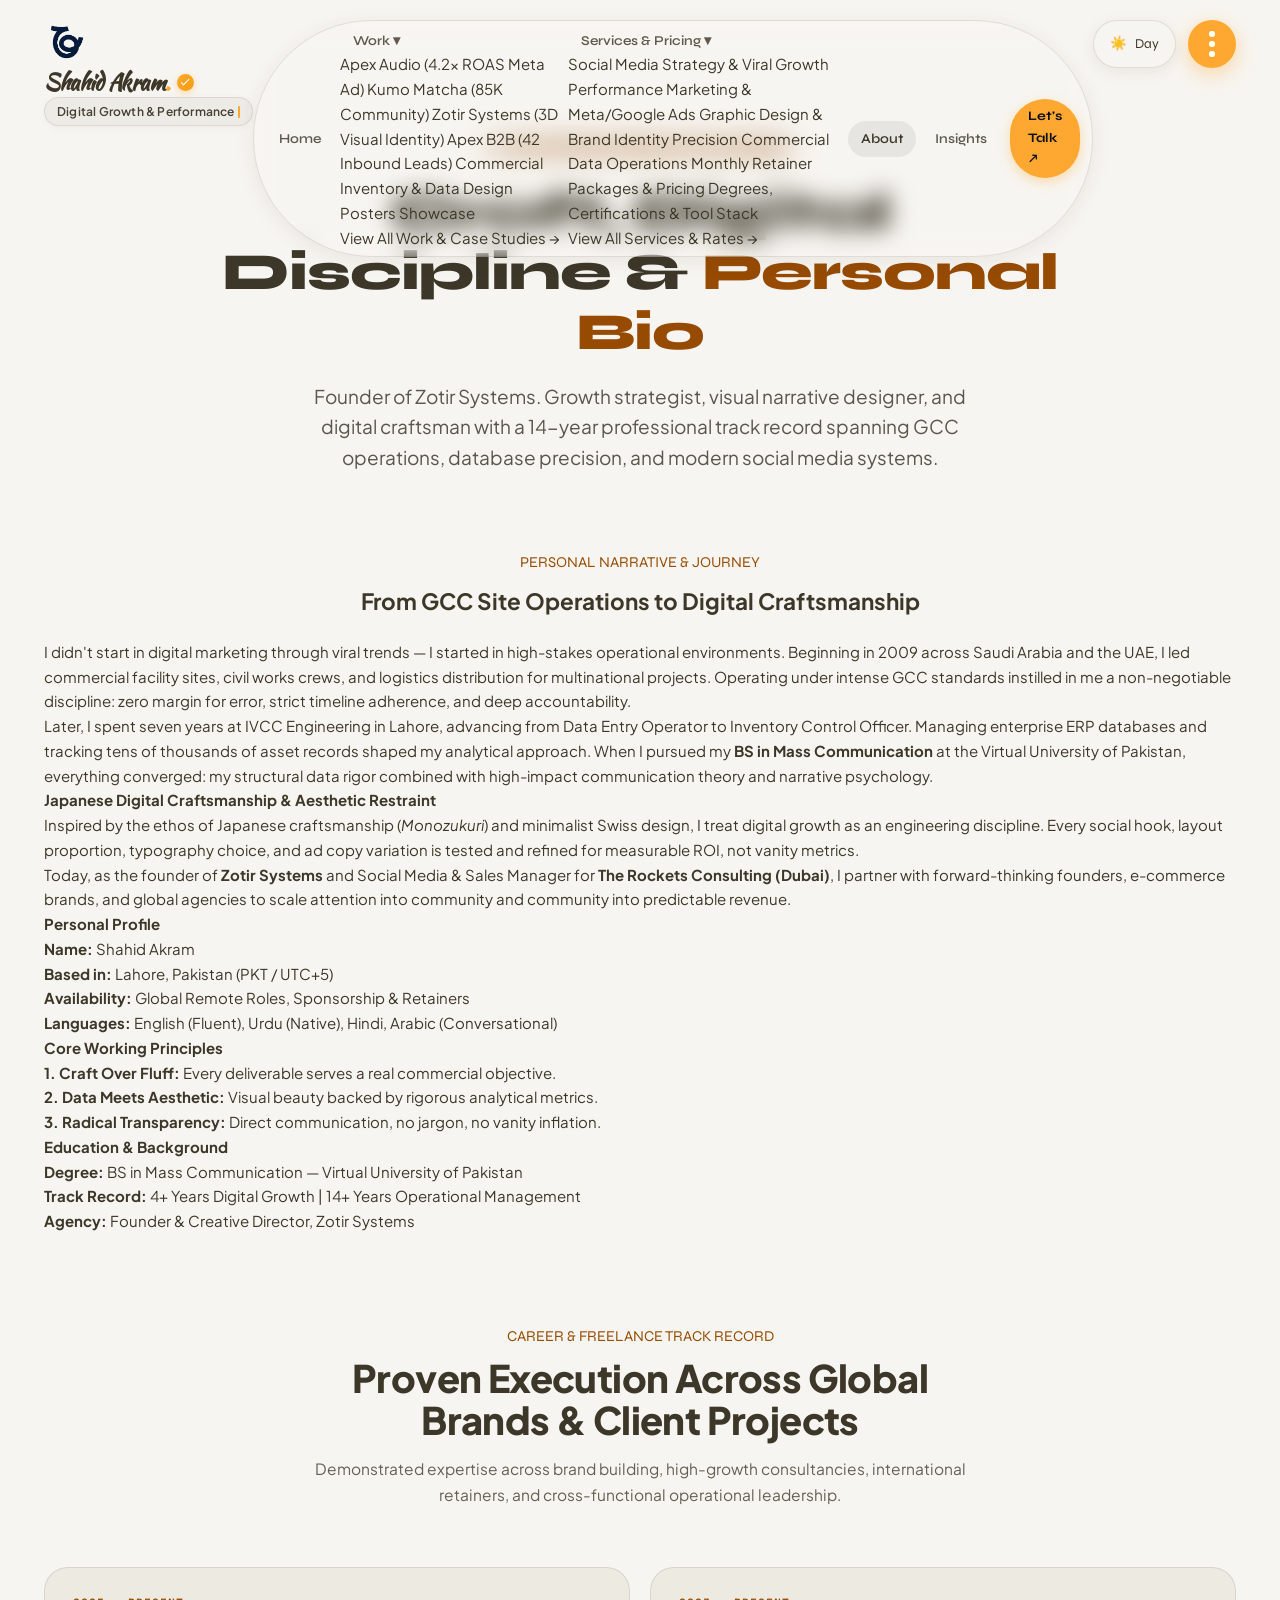
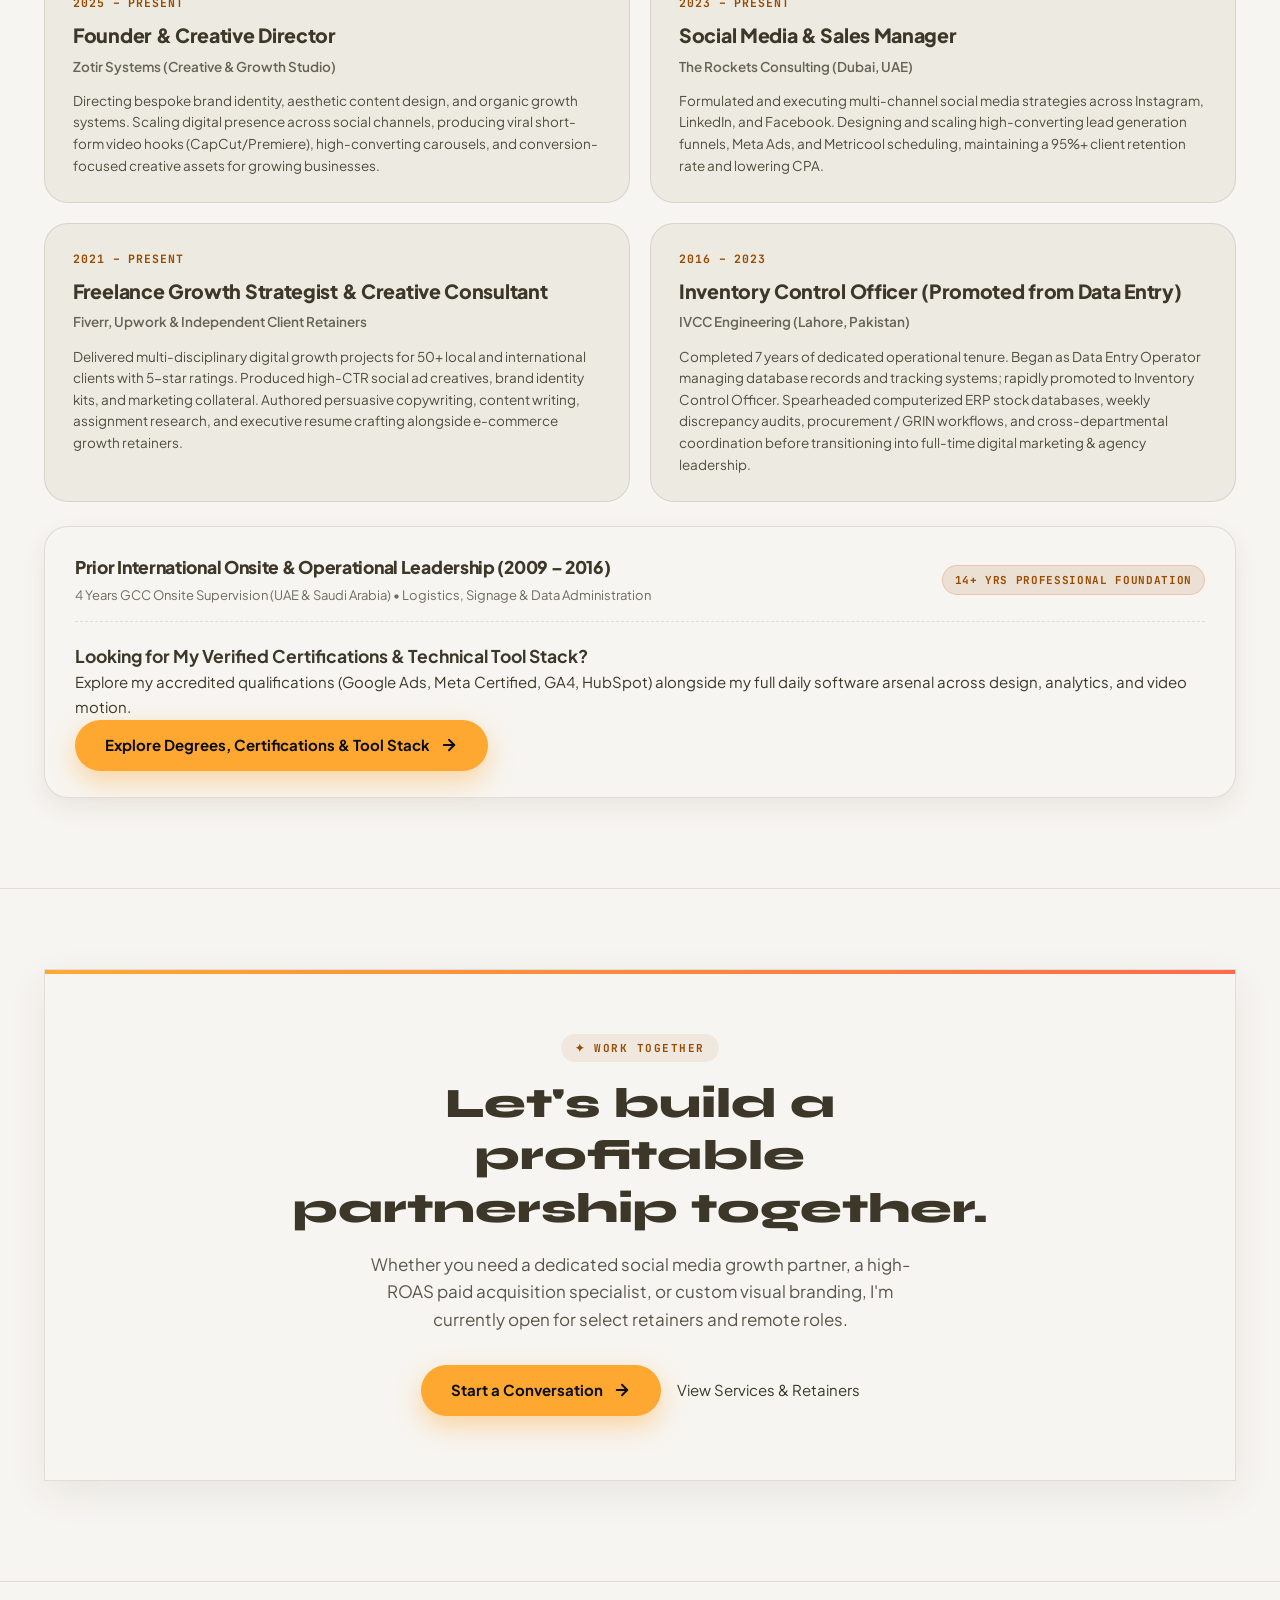
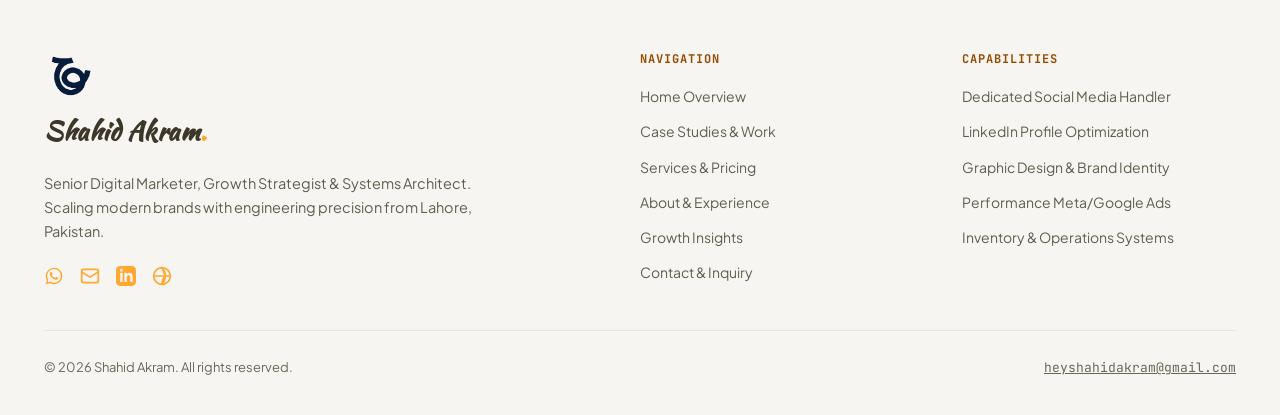
==== commit 81d6f6a2: "Add floating pill menu with Work & Services dropdowns, and Brusher font Shahid. in navbar" ====
--- a/about.html
+++ b/about.html
@@ -101,20 +101,10 @@
     <div class="l-header__inner">
       <div class="l-header__brand">
         <a href="index.html" class="l-header__logo u-en">
-          <div class="logo-shapes-open" title="Shahid Akram Brandmark">
-            <span class="logo-shape-item shape--circle">
-              <img src="shape_circle.webp" alt="Circle" width="94" height="93">
-            </span>
-            <span class="logo-shape-item shape--square">
-              <img src="shape_square.webp" alt="Square" width="89" height="89">
-            </span>
-            <span class="logo-shape-item shape--triangle">
-              <img src="shape_triangle.webp" alt="Triangle" width="61" height="92">
-            </span>
-          </div>
+          <img src="shahid_logo.png" alt="Shahid Akram" style="width: 44px; height: 44px; object-fit: contain; display: block;">
           <div class="logo-text-group">
             <div class="logo-name-row">
-              <span class="brand-name">Shahid Akram</span>
+              <span class="brand-name" style="font-family: 'Kaushan Script', 'Caveat', cursive; font-size: 22px; font-weight: 700;">Shahid Akram<span style="color: var(--color-orange, #c87a3e);">.</span></span>
               <span class="brand-badge-verified" title="Google &amp; Meta Certified Specialist">
                 <svg width="12" height="12" viewBox="0 0 24 24" fill="currentColor">
                   <path d="M9 16.17L4.83 12l-1.42 1.41L9 19 21 7l-1.41-1.41z"/>
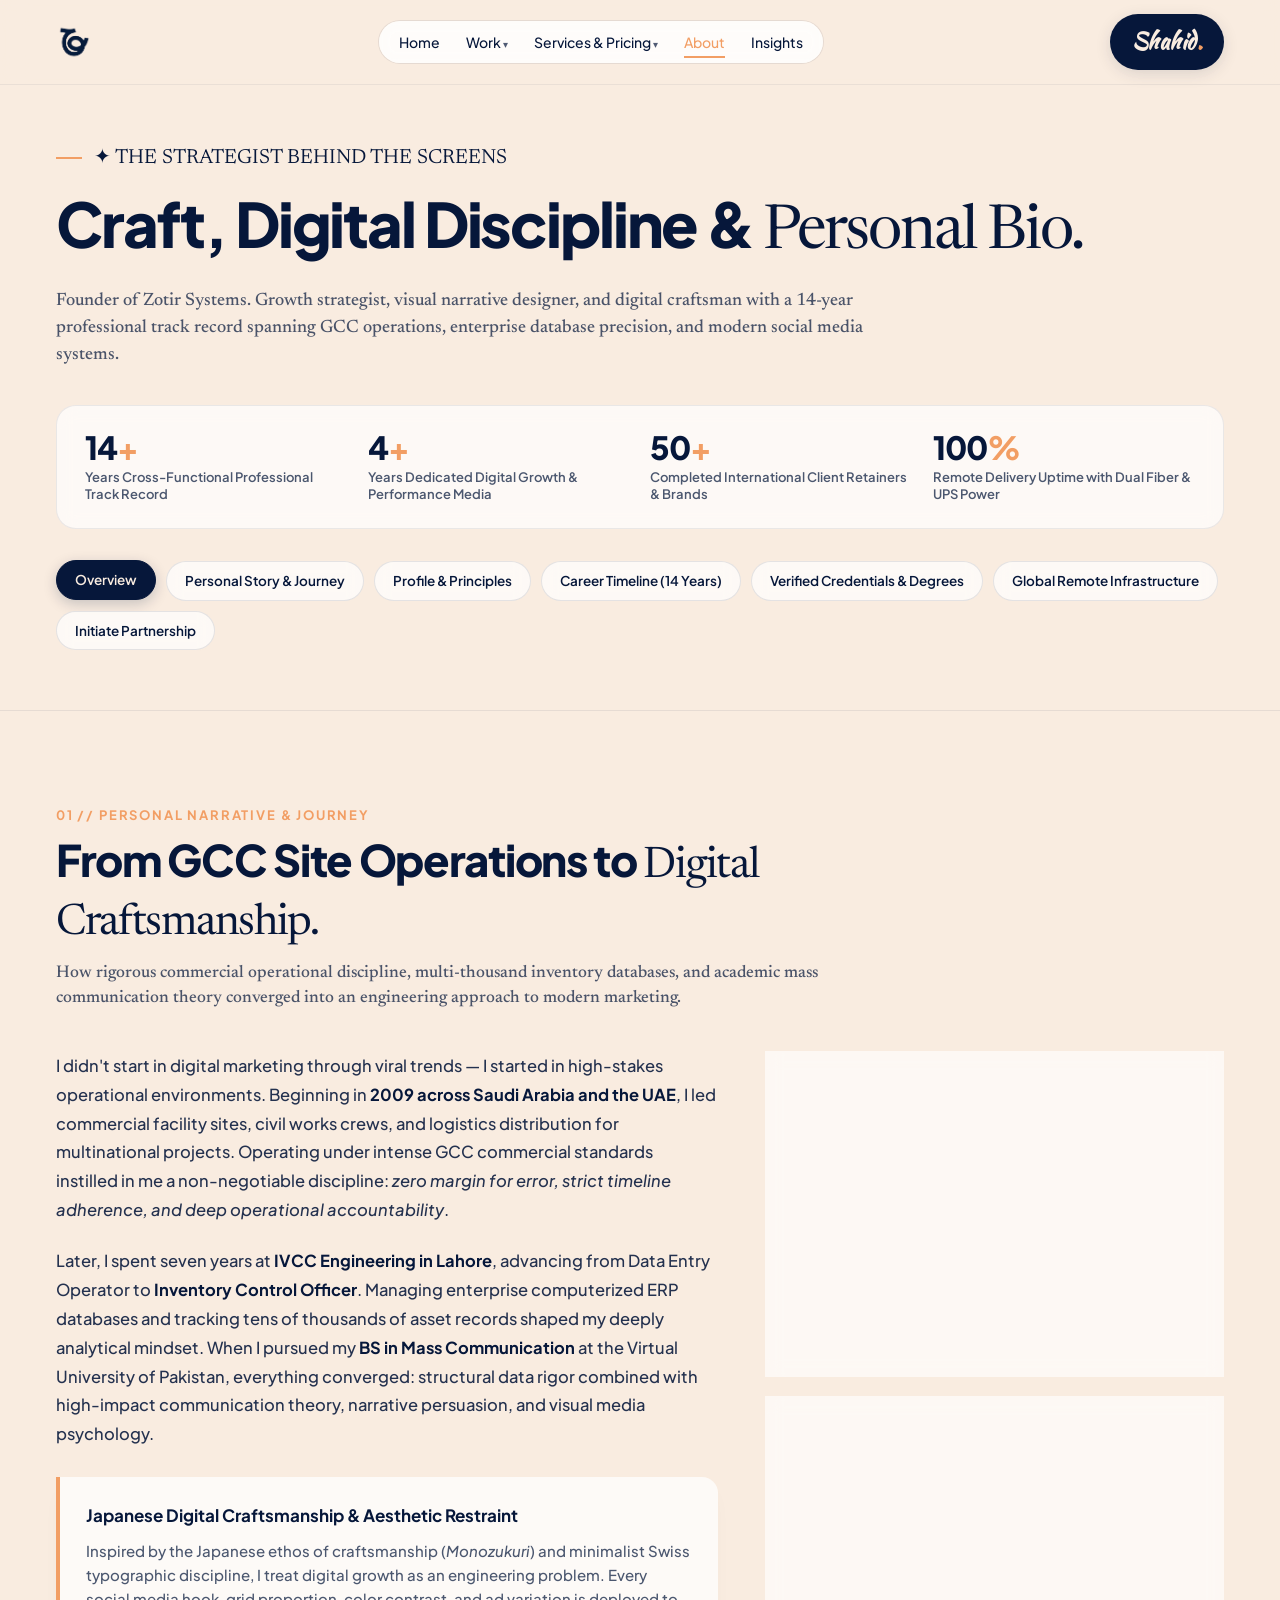
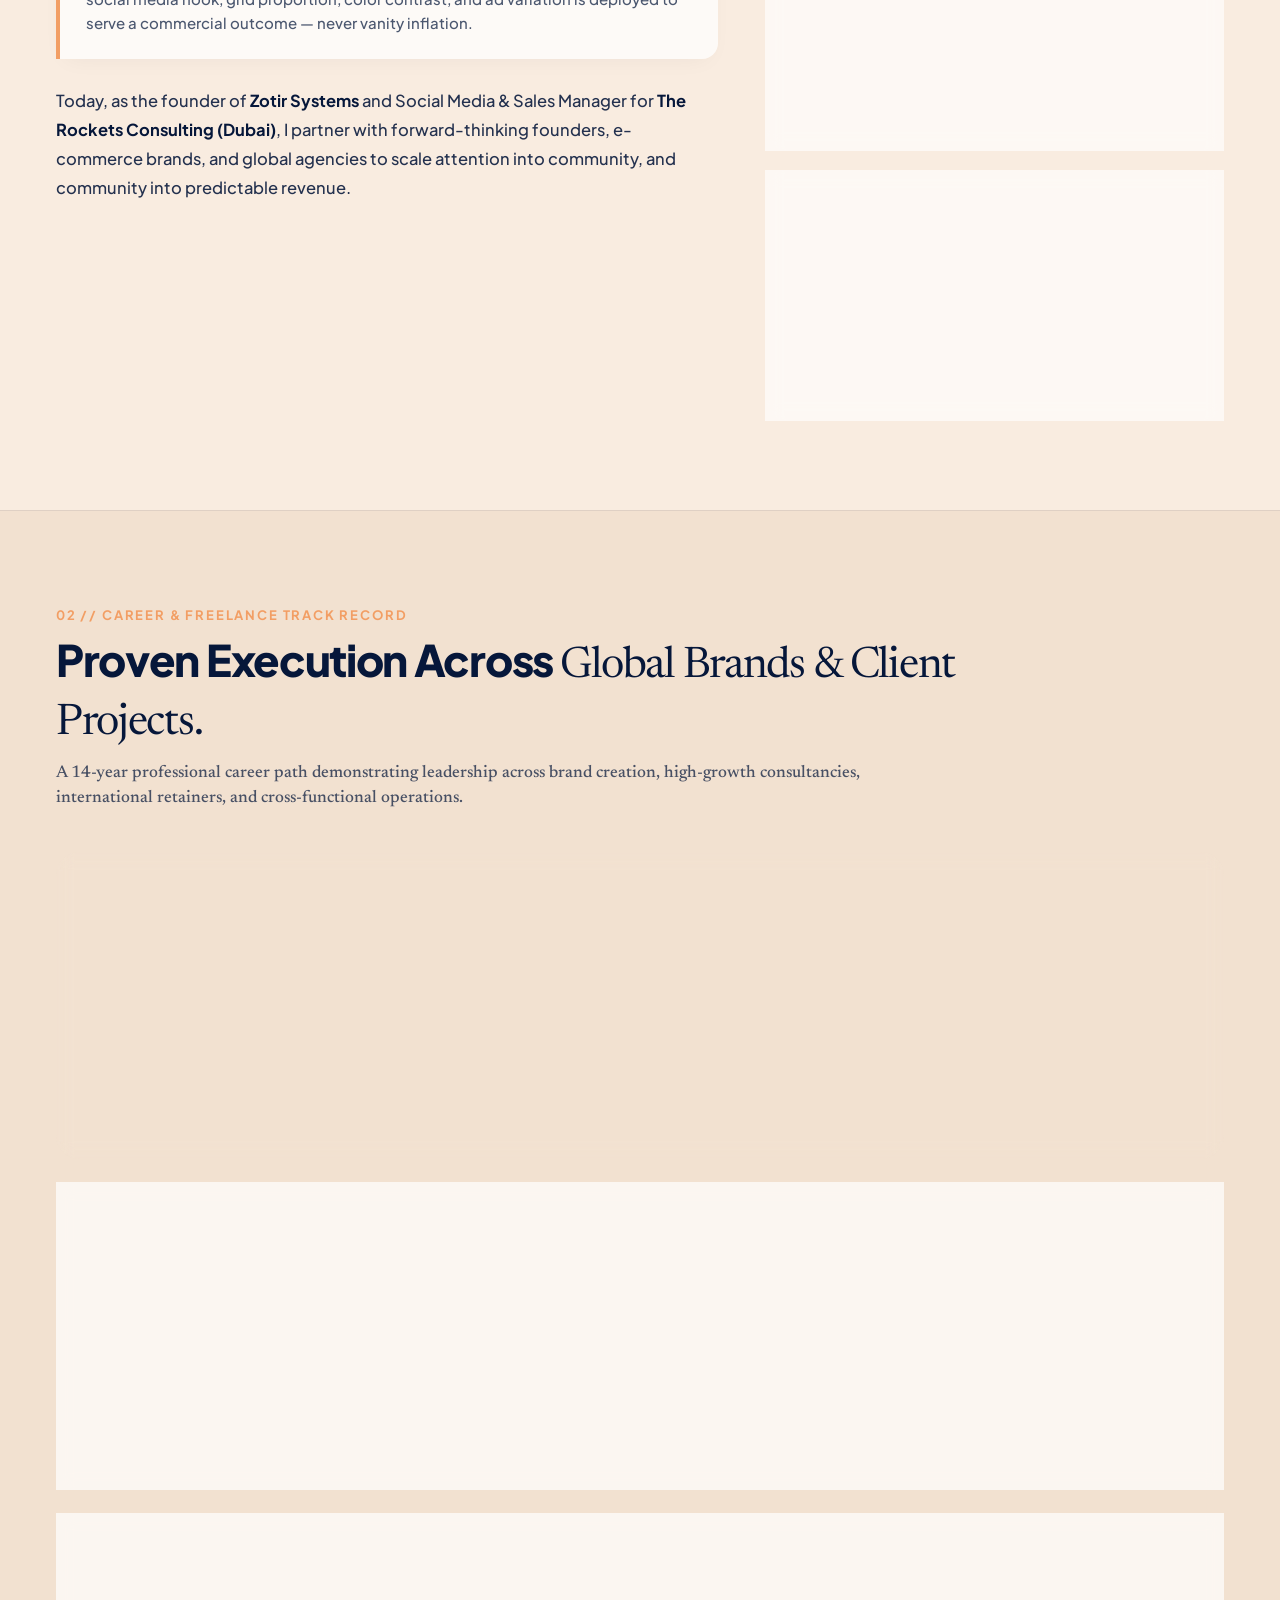
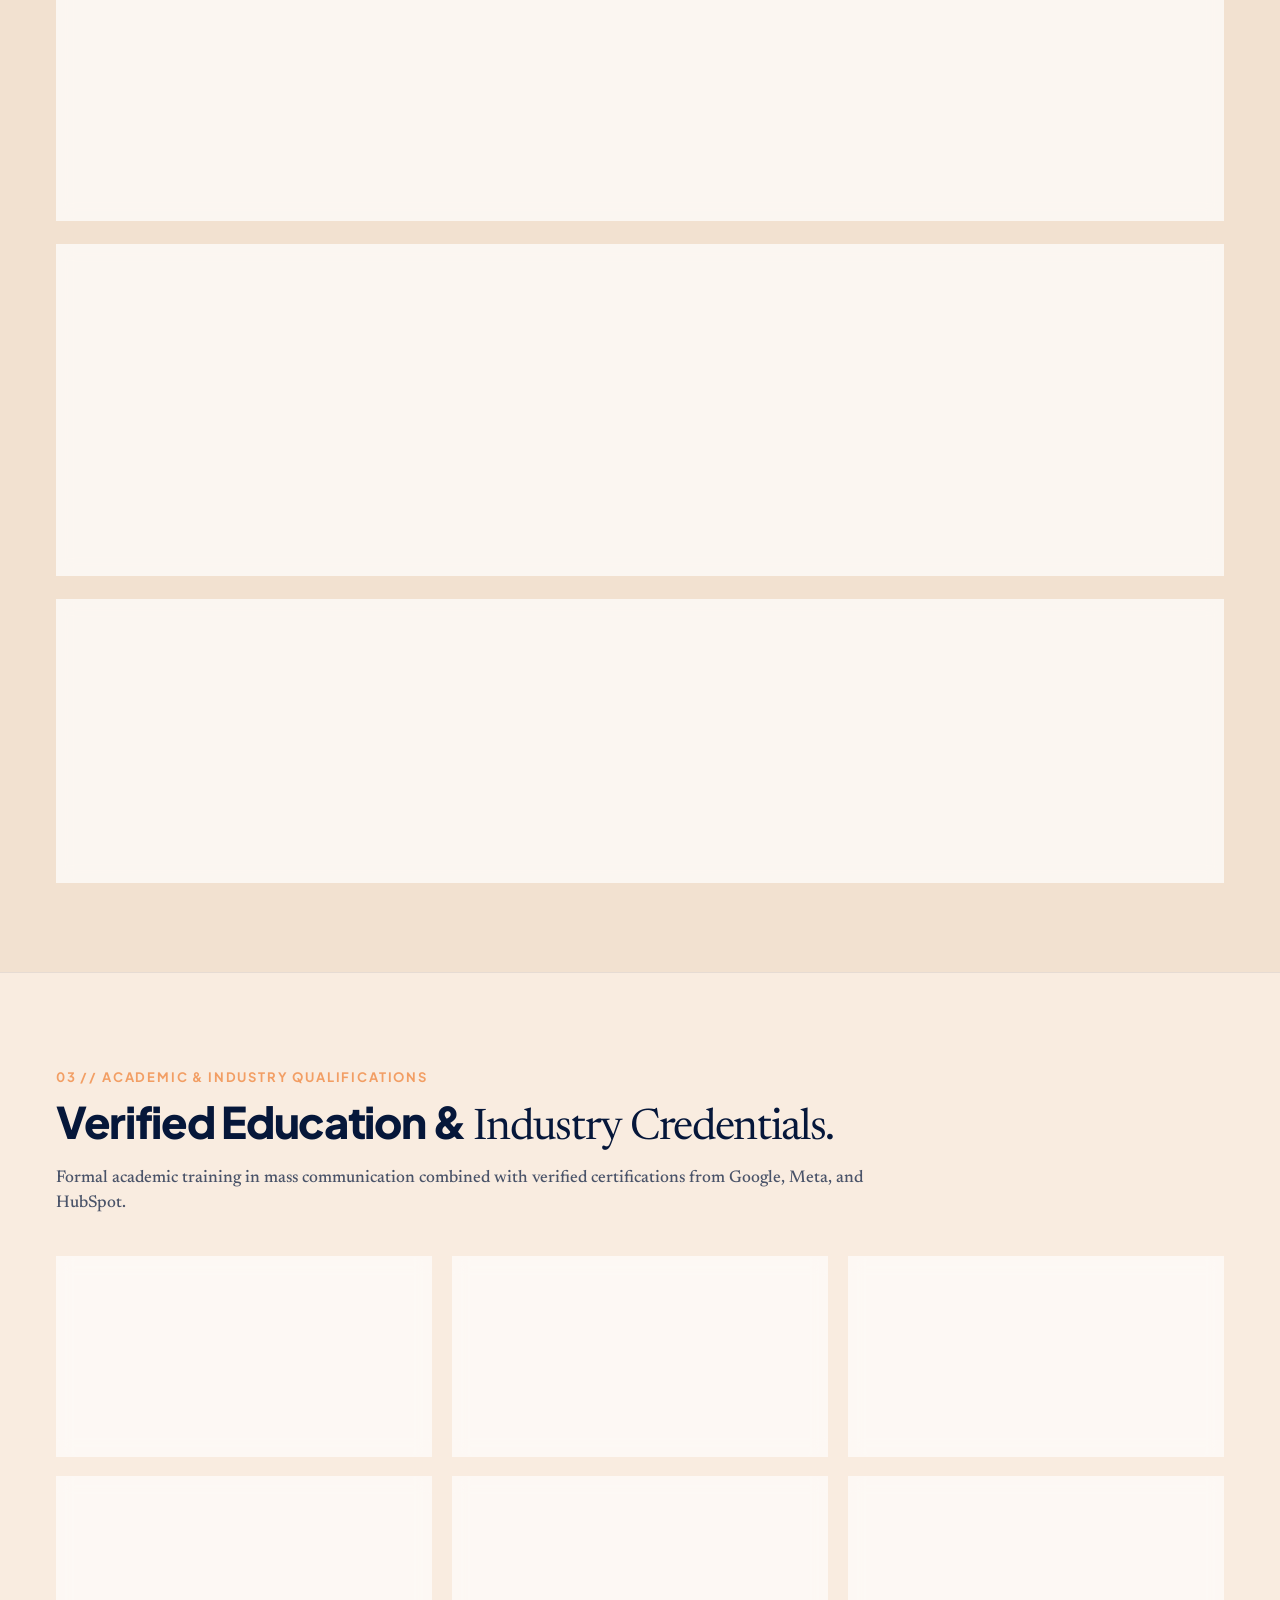
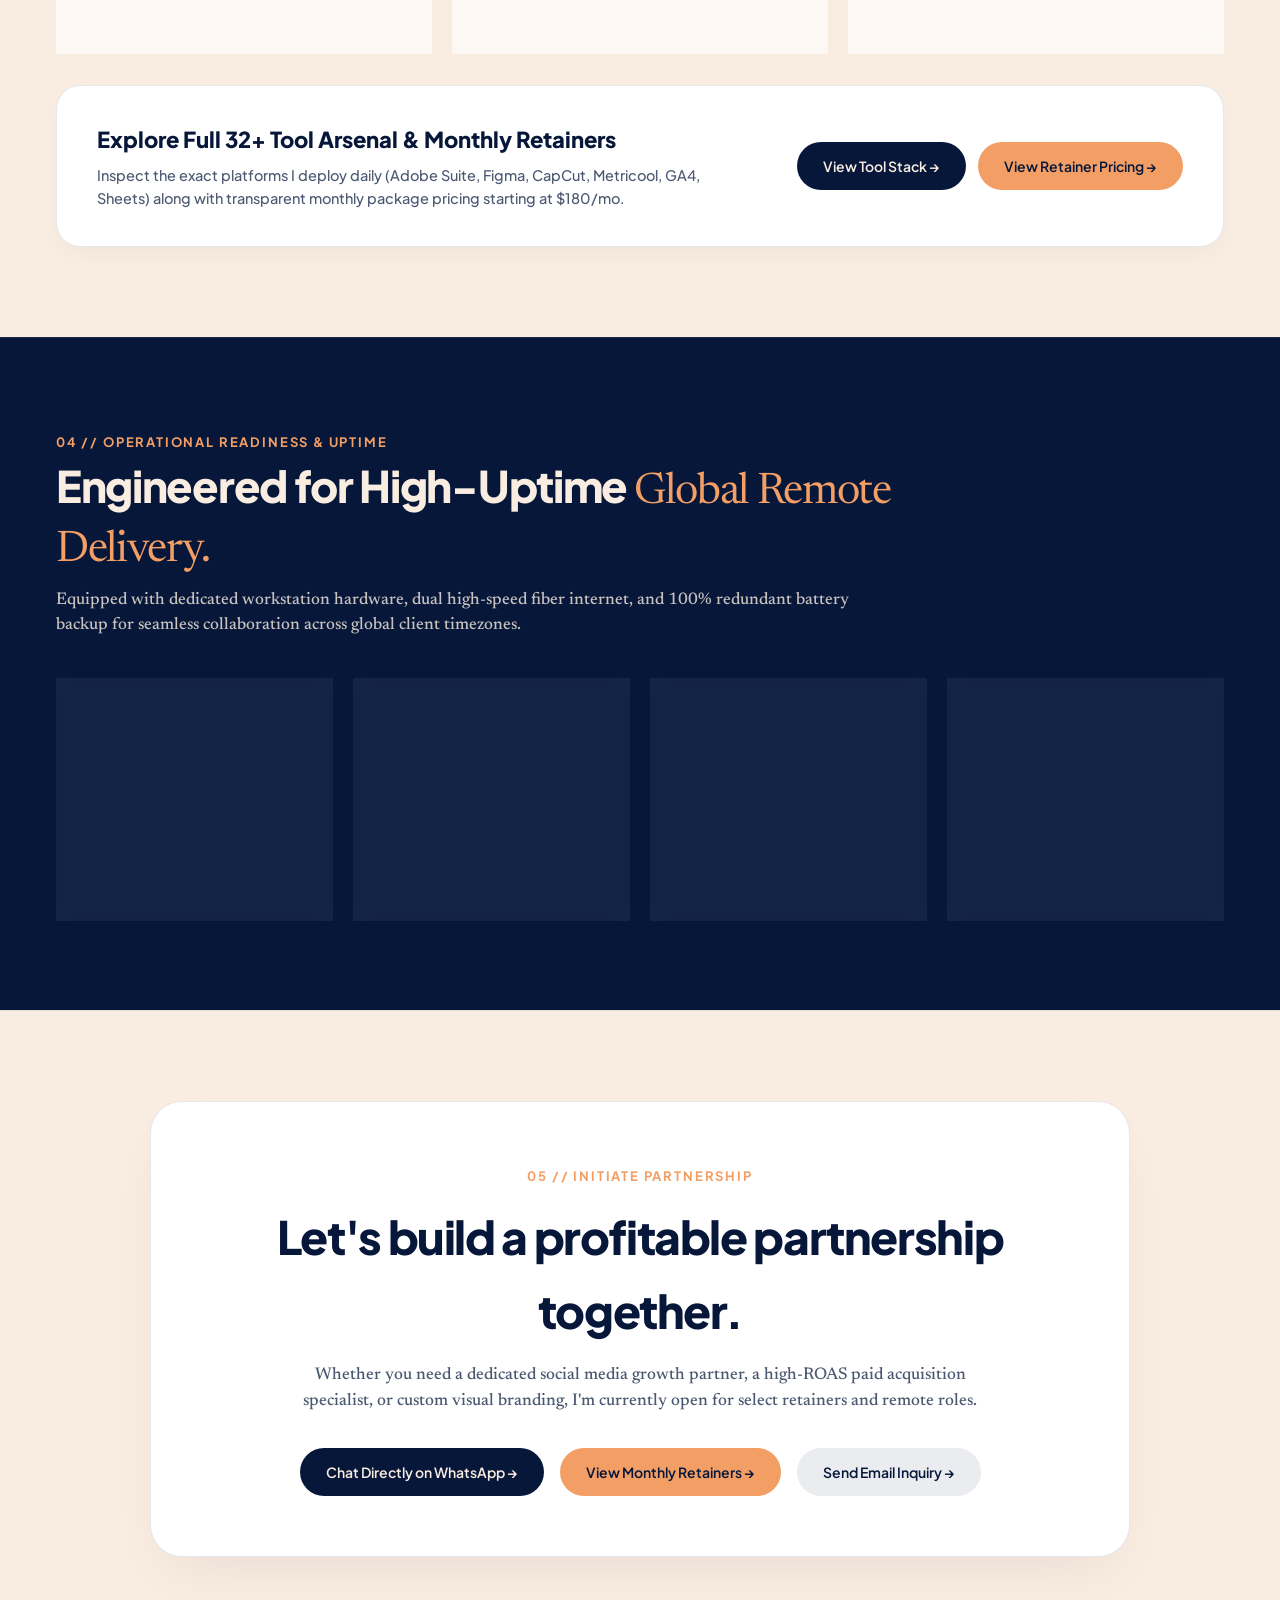
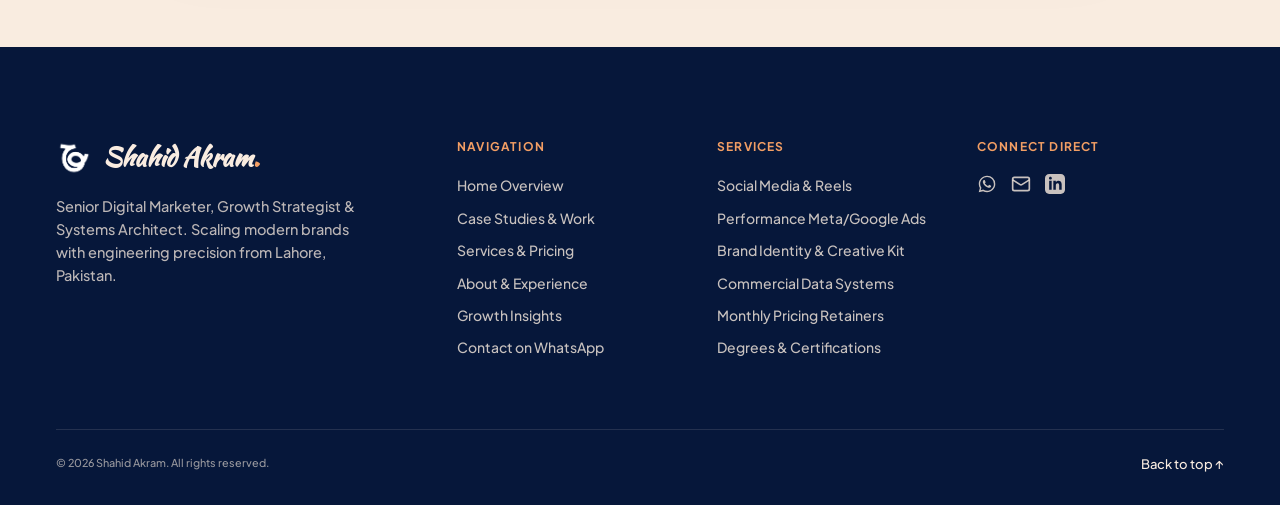
==== commit f3613020: "Rebuild about.html in luxury editorial template matching work & services pages" ====
--- a/about.html
+++ b/about.html
@@ -1,489 +1,1398 @@
-<!DOCTYPE html>
-<html lang="en">
-<head>
-  <!-- Google Tag Manager & Google Analytics (Queue-Initialized, Deferred Fetch) -->
-  <script>
-    window.dataLayer = window.dataLayer || [];
-    function gtag(){window.dataLayer.push(arguments);}
-    gtag('js', new Date());
-    gtag('config', 'G-53BV17FB3X');
-
-    function loadTrackingScripts() {
-      if (window.__trackingLoaded) return;
-      window.__trackingLoaded = true;
-
-      (function(w,d,s,l,i){w[l]=w[l]||[];w[l].push({'gtm.start':
-      new Date().getTime(),event:'gtm.js'});var f=d.getElementsByTagName(s)[0],
-      j=d.createElement(s),dl=l!='dataLayer'?'&l='+l:'';j.async=true;j.src=
-      'https://www.googletagmanager.com/gtm.js?id='+i+dl;f.parentNode.insertBefore(j,f);
-      })(window,document,'script','dataLayer','GTM-KWKQ7C6H');
-
-      var g = document.createElement('script');
-      g.async = true;
-      g.src = 'https://www.googletagmanager.com/gtag/js?id=G-53BV17FB3X';
-      document.head.appendChild(g);
-
-      (function(c,l,a,r,i,t,y){
-          c[a]=c[a]||function(){(c[a].q=c[a].q||[]).push(arguments)};
-          t=l.createElement(r);t.async=1;t.src="https://www.clarity.ms/tag/"+i+"?ref=bwt";
-          y=l.getElementsByTagName(r)[0];y.parentNode.insertBefore(t,y);
-      })(window, document, "clarity", "script", "z3p9mpr20w");
-    }
-
-    if ('requestIdleCallback' in window) {
-      requestIdleCallback(loadTrackingScripts, { timeout: 2000 });
-    } else {
-      window.addEventListener('load', function() {
-        setTimeout(loadTrackingScripts, 800);
-      });
-    }
-    ['touchstart', 'scroll', 'mousemove', 'click'].forEach(function(evt) {
-      window.addEventListener(evt, loadTrackingScripts, { once: true, passive: true });
-    });
-  </script>
-  <meta charset="UTF-8">
-  <meta name="viewport" content="width=device-width, initial-scale=1.0">
-  <title>About & Career Track Record | Shahid Akram</title>
-  <meta name="description" content="Founder of Zotir Systems and Google & Meta Certified Specialist. 4+ years helping international brands scale communities, paid ads, and commercial operations.">
-  <meta name="author" content="Shahid Akram">
-  <link rel="canonical" href="https://byshahid.vercel.app/about.html">
-
-  <!-- Favicons and Brand Icons -->
-  <link rel="icon" type="image/png" href="favicon_shapes.png">
-  <link rel="shortcut icon" type="image/png" href="favicon_shapes.png">
-  <link rel="apple-touch-icon" href="favicon_shapes.png">
-
-  <!-- Open Graph -->
-  <meta property="og:type" content="website">
-  <meta property="og:url" content="https://byshahid.vercel.app/about.html">
-  <meta property="og:title" content="About & Career Track Record | Shahid Akram">
-  <meta property="og:description" content="Founder of Zotir Systems and Google & Meta Certified Specialist. 4+ years helping international brands scale communities, paid ads, and commercial operations.">
-  <meta property="og:image" content="https://byshahid.vercel.app/og-preview.png">
-  <meta property="og:image:secure_url" content="https://byshahid.vercel.app/og-preview.png">
-  <meta property="og:image:type" content="image/png">
-  <meta property="og:image:width" content="1200">
-  <meta property="og:image:height" content="630">
-  <meta property="og:site_name" content="Shahid Akram Portfolio">
-
-  <!-- Twitter / X -->
-  <meta name="twitter:card" content="summary_large_image">
-  <meta name="twitter:url" content="https://byshahid.vercel.app/about.html">
-  <meta name="twitter:title" content="About & Career Track Record | Shahid Akram">
-  <meta name="twitter:description" content="Founder of Zotir Systems and Google & Meta Certified Specialist. 4+ years helping international brands scale communities, paid ads, and commercial operations.">
-  <meta name="twitter:image" content="https://byshahid.vercel.app/og-preview.png">
-
-  <meta name="theme-color" content="#0B0E14">
-
-  <!-- Fonts & Styles -->
-  <link rel="preconnect" href="https://fonts.googleapis.com">
-  <link rel="preconnect" href="https://fonts.gstatic.com" crossorigin>
-  <link rel="stylesheet" href="https://fonts.googleapis.com/css2?family=DM+Sans:ital,opsz,wght@0,9..40,400;0,9..40,500;0,9..40,600;0,9..40,700;1,9..40,400&family=JetBrains+Mono:wght@400;500;600;700&family=Plus+Jakarta+Sans:wght@400;500;600;700;800&family=Righteous&family=Syne:wght@700;800&display=optional" media="print" onload="this.media='all'">
-  <noscript>
-    <link rel="stylesheet" href="https://fonts.googleapis.com/css2?family=DM+Sans:ital,opsz,wght@0,9..40,400;0,9..40,500;0,9..40,600;0,9..40,700;1,9..40,400&family=JetBrains+Mono:wght@400;500;600;700&family=Plus+Jakarta+Sans:wght@400;500;600;700;800&family=Righteous&family=Syne:wght@700;800&display=optional">
-  </noscript>
-  <link rel="stylesheet" href="https://fonts.googleapis.com/css2?family=Caveat:wght@600;700&family=Kaushan+Script&display=swap">
-<link rel="stylesheet" href="styles.css">
-</head>
-<body>
-  <!-- Google Tag Manager (noscript) -->
-  <noscript><iframe src="https://www.googletagmanager.com/ns.html?id=GTM-KWKQ7C6H"
-  height="0" width="0" style="display:none;visibility:hidden"></iframe></noscript>
-
-  <!-- Mouse Stalker -->
-  <div class="p-stalker" id="stalker">
-    <span class="stalker-dot"></span>
-    <span class="stalker-text" id="stalkerText"></span>
-  </div>
-
-  <!-- Header -->
-    <!-- Header -->
-  <header class="l-header">
-    <div class="l-header__inner">
-      <div class="l-header__brand">
-        <a href="index.html" class="l-header__logo u-en">
-          <img src="shahid_logo.png" alt="Shahid Akram" style="width: 44px; height: 44px; object-fit: contain; display: block;">
-          <div class="logo-text-group">
-            <div class="logo-name-row">
-              <span class="brand-name" style="font-family: 'Kaushan Script', 'Caveat', cursive; font-size: 22px; font-weight: 700;">Shahid Akram<span style="color: var(--color-orange, #c87a3e);">.</span></span>
-              <span class="brand-badge-verified" title="Google &amp; Meta Certified Specialist">
-                <svg width="12" height="12" viewBox="0 0 24 24" fill="currentColor">
-                  <path d="M9 16.17L4.83 12l-1.42 1.41L9 19 21 7l-1.41-1.41z"/>
-                </svg>
-              </span>
-            </div>
-            <div class="brand-animated-tagline u-en">
-              <span class="dynamic-text" id="brandDynamicText">Digital Growth &amp; Performance</span>
-              <span class="dynamic-cursor"></span>
-            </div>
-          </div>
-        </a>
-      </div>
-
-      <!-- Desktop Nav Links (Center Floating Pill) -->
-      <nav class="l-header__nav-desktop" aria-label="Main Navigation">
-        <a href="index.html" class="nav-item-link">Home</a>
-
-        <!-- Work Dropdown -->
-        <div class="nav-item-dropdown">
-          <a href="work.html" class="nav-item-link nav-item-trigger">
-            Work <span class="nav-caret">▾</span>
-          </a>
-          <div class="nav-dropdown-menu">
-            <a href="work.html#case-ads" class="nav-drop-item">Apex Audio (4.2x ROAS Meta Ad)</a>
-            <a href="work.html#case-growth" class="nav-drop-item">Kumo Matcha (85K Community)</a>
-            <a href="work.html#case-identity" class="nav-drop-item">Zotir Systems (3D Visual Identity)</a>
-            <a href="work.html#case-copy" class="nav-drop-item">Apex B2B (42 Inbound Leads)</a>
-            <a href="work.html#case-data" class="nav-drop-item">Commercial Inventory &amp; Data</a>
-            <a href="work.html#gallery" class="nav-drop-item">Design Posters Showcase</a>
-            <div class="nav-drop-divider"></div>
-            <a href="work.html" class="nav-drop-item nav-drop-item--all">View All Work &amp; Case Studies →</a>
-          </div>
-        </div>
-
-        <!-- Services & Pricing Dropdown -->
-        <div class="nav-item-dropdown">
-          <a href="services.html" class="nav-item-link nav-item-trigger">
-            Services &amp; Pricing <span class="nav-caret">▾</span>
-          </a>
-          <div class="nav-dropdown-menu">
-            <a href="services.html#service-social" class="nav-drop-item">Social Media Strategy &amp; Viral Growth</a>
-            <a href="services.html#service-ads" class="nav-drop-item">Performance Marketing &amp; Meta/Google Ads</a>
-            <a href="services.html#service-design" class="nav-drop-item">Graphic Design &amp; Brand Identity</a>
-            <a href="services.html#service-data" class="nav-drop-item">Precision Commercial Data Operations</a>
-            <a href="services.html#offer" class="nav-drop-item">Monthly Retainer Packages &amp; Pricing</a>
-            <a href="services.html#tools-certs" class="nav-drop-item">Degrees, Certifications &amp; Tool Stack</a>
-            <div class="nav-drop-divider"></div>
-            <a href="services.html" class="nav-drop-item nav-drop-item--all">View All Services &amp; Rates →</a>
-          </div>
-        </div>
-
-        <!-- Single Direct Link for About (NO dropdown as requested by user) -->
-        <a href="about.html" class="nav-item-link is-active">About</a>
-
-        <!-- Insights -->
-        <a href="blog.html" class="nav-item-link">Insights</a>
-
-        <!-- Let's Talk CTA -->
-        <a href="contact.html" class="nav-item-cta">Let's Talk ↗</a>
-      </nav>
-
-      <div class="l-header__actions">
-        <!-- Day / Night Time Toggle -->
-        <button class="time-toggle-btn" id="timeToggleBtn" aria-label="Toggle Day / Night Mode">
-          <span class="icon">☀️</span> Day
-        </button>
-
-        <!-- 3-Dot Floating Menu Button (Mobile & Small Screens Only) -->
-        <button class="l-header__menu-button" id="menuBtn" aria-label="Open Menu">
-          <div class="dots">
-            <span class="dot"></span>
-            <span class="dot"></span>
-            <span class="dot"></span>
-          </div>
-        </button>
-      </div>
-    </div>
-
-    <!-- Dropdown Menu Drawer (Mobile & Small Screens) -->
-    <div class="l-header__menu-drawer" id="menuDrawer">
-      <nav class="l-header__nav-list">
-        <a href="index.html" class="mobile-nav-link"><span>01</span> Home</a>
-
-        <div class="mobile-nav-group">
-          <div class="mobile-nav-parent">
-            <a href="work.html" class="mobile-nav-link"><span>02</span> Work &amp; Case Studies</a>
-            <button class="mobile-accordion-btn" aria-label="Toggle Work Submenu">▾</button>
-          </div>
-          <div class="mobile-sub-list">
-            <a href="work.html#case-ads">Apex Audio (4.2x ROAS Meta Ad)</a>
-            <a href="work.html#case-growth">Kumo Matcha (85K Community)</a>
-            <a href="work.html#case-identity">Zotir Systems (3D Visual Identity)</a>
-            <a href="work.html#case-copy">Apex B2B (42 Inbound Leads)</a>
-            <a href="work.html#case-data">Commercial Data Operations</a>
-            <a href="work.html#gallery">Design Posters Showcase</a>
-          </div>
-        </div>
-
-        <div class="mobile-nav-group">
-          <div class="mobile-nav-parent">
-            <a href="services.html" class="mobile-nav-link"><span>03</span> Services &amp; Pricing</a>
-            <button class="mobile-accordion-btn" aria-label="Toggle Services Submenu">▾</button>
-          </div>
-          <div class="mobile-sub-list">
-            <a href="services.html#service-social">Social Media Strategy</a>
-            <a href="services.html#service-ads">Performance Marketing &amp; Ads</a>
-            <a href="services.html#service-design">Graphic Design &amp; Brand Identity</a>
-            <a href="services.html#service-data">Commercial Data Operations</a>
-            <a href="services.html#offer">Monthly Retainer Packages</a>
-            <a href="services.html#tools-certs">Degrees, Certifications &amp; Tools</a>
-          </div>
-        </div>
-
-        <a href="about.html" class="mobile-nav-link is-active"><span>04</span> About (Personal Bio)</a>
-        <a href="blog.html" class="mobile-nav-link"><span>05</span> Insights &amp; Articles</a>
-        <a href="contact.html" class="mobile-nav-link"><span>06</span> Let's Talk ↗</a>
-      </nav>
-      <div class="l-header__nav-sub">
-        <span>Available for Remote &amp; Global Freelance</span>
-        <span>Worldwide Client Retainers</span>
-      </div>
-    </div>
-  </header>
-
-  <main id="main-content">
-    <!-- Page Hero Banner -->
-    <section class="page-hero-banner">
-      <span class="page-hero-eyebrow">✦ THE STRATEGIST BEHIND THE SCREENS</span>
-      <h1 class="page-hero-title">Craft, Digital Discipline &amp; <span>Personal Bio</span></h1>
-      <p class="page-hero-subtitle">
-        Founder of Zotir Systems. Growth strategist, visual narrative designer, and digital craftsman with a 14-year professional track record spanning GCC operations, database precision, and modern social media systems.
-      </p>
-    </section>
-
-    <!-- Personal Bio & Creative Philosophy Section -->
-    <section class="p-personal-bio" id="bio">
-      <div class="container-boxed">
-        <div class="bio-card-container">
-          <div class="bio-grid-layout">
-            
-            <!-- Left: Personal Story & Philosophy -->
-            <div class="bio-story-content">
-              <div class="section-head" style="margin-bottom: 20px;">
-                <p class="section-head__tag">PERSONAL NARRATIVE &amp; JOURNEY</p>
-                <h2>From GCC Site Operations to <span>Digital Craftsmanship</span></h2>
-              </div>
-              
-              <p>
-                I didn't start in digital marketing through viral trends — I started in high-stakes operational environments. Beginning in 2009 across Saudi Arabia and the UAE, I led commercial facility sites, civil works crews, and logistics distribution for multinational projects. Operating under intense GCC standards instilled in me a non-negotiable discipline: zero margin for error, strict timeline adherence, and deep accountability.
-              </p>
-
-              <p>
-                Later, I spent seven years at IVCC Engineering in Lahore, advancing from Data Entry Operator to Inventory Control Officer. Managing enterprise ERP databases and tracking tens of thousands of asset records shaped my analytical approach. When I pursued my <strong>BS in Mass Communication</strong> at the Virtual University of Pakistan, everything converged: my structural data rigor combined with high-impact communication theory and narrative psychology.
-              </p>
-
-              <div class="bio-philosophy-box">
-                <h4>Japanese Digital Craftsmanship &amp; Aesthetic Restraint</h4>
-                <p>
-                  Inspired by the ethos of Japanese craftsmanship (<em>Monozukuri</em>) and minimalist Swiss design, I treat digital growth as an engineering discipline. Every social hook, layout proportion, typography choice, and ad copy variation is tested and refined for measurable ROI, not vanity metrics.
-                </p>
-              </div>
-
-              <p>
-                Today, as the founder of <strong>Zotir Systems</strong> and Social Media &amp; Sales Manager for <strong>The Rockets Consulting (Dubai)</strong>, I partner with forward-thinking founders, e-commerce brands, and global agencies to scale attention into community and community into predictable revenue.
-              </p>
-            </div>
-
-            <!-- Right: At a Glance & Working Philosophy -->
-            <div class="bio-sidebar-facts">
-              <div class="bio-fact-card">
-                <h4>Personal Profile</h4>
-                <p><strong>Name:</strong> Shahid Akram</p>
-                <p><strong>Based in:</strong> Lahore, Pakistan (PKT / UTC+5)</p>
-                <p><strong>Availability:</strong> Global Remote Roles, Sponsorship &amp; Retainers</p>
-                <p><strong>Languages:</strong> English (Fluent), Urdu (Native), Hindi, Arabic (Conversational)</p>
-              </div>
-
-              <div class="bio-fact-card">
-                <h4>Core Working Principles</h4>
-                <p><strong>1. Craft Over Fluff:</strong> Every deliverable serves a real commercial objective.</p>
-                <p><strong>2. Data Meets Aesthetic:</strong> Visual beauty backed by rigorous analytical metrics.</p>
-                <p><strong>3. Radical Transparency:</strong> Direct communication, no jargon, no vanity inflation.</p>
-              </div>
-
-              <div class="bio-fact-card">
-                <h4>Education &amp; Background</h4>
-                <p><strong>Degree:</strong> BS in Mass Communication — Virtual University of Pakistan</p>
-                <p><strong>Track Record:</strong> 4+ Years Digital Growth | 14+ Years Operational Management</p>
-                <p><strong>Agency:</strong> Founder &amp; Creative Director, Zotir Systems</p>
-              </div>
-            </div>
-
-          </div>
-        </div>
-      </div>
-    </section>
-
-    <!-- Career Track Record & Professional Experience -->
-    <section class="p-experience" id="experience">
-      <div class="container-boxed">
-        <div class="section-head">
-          <p class="section-head__tag">CAREER &amp; FREELANCE TRACK RECORD</p>
-          <h2 class="section-head__title">Proven Execution Across Global Brands &amp; Client Projects</h2>
-          <p class="section-head__desc">Demonstrated expertise across brand building, high-growth consultancies, international retainers, and cross-functional operational leadership.</p>
-        </div>
-
-        <div class="experience-grid">
-
-        <!-- Role 1: Zotir Systems -->
-        <div class="exp-card">
-          <div>
-            <div class="exp-date">2025 – PRESENT</div>
-            <h3>Founder &amp; Creative Director</h3>
-            <div class="exp-company">Zotir Systems (Creative &amp; Growth Studio)</div>
-            <p>Directing bespoke brand identity, aesthetic content design, and organic growth systems. Scaling digital presence across social channels, producing viral short-form video hooks (CapCut/Premiere), high-converting carousels, and conversion-focused creative assets for growing businesses.</p>
-          </div>
-        </div>
-
-        <!-- Role 2: The Rockets Consulting -->
-        <div class="exp-card">
-          <div>
-            <div class="exp-date">2023 – PRESENT</div>
-            <h3>Social Media &amp; Sales Manager</h3>
-            <div class="exp-company">The Rockets Consulting (Dubai, UAE)</div>
-            <p>Formulated and executing multi-channel social media strategies across Instagram, LinkedIn, and Facebook. Designing and scaling high-converting lead generation funnels, Meta Ads, and Metricool scheduling, maintaining a 95%+ client retention rate and lowering CPA.</p>
-          </div>
-        </div>
-
-        <!-- Role 3: Freelance Digital Consultant & Multi-Disciplinary Projects -->
-        <div class="exp-card">
-          <div>
-            <div class="exp-date">2021 – PRESENT</div>
-            <h3>Freelance Growth Strategist &amp; Creative Consultant</h3>
-            <div class="exp-company">Fiverr, Upwork &amp; Independent Client Retainers</div>
-            <p>Delivered multi-disciplinary digital growth projects for 50+ local and international clients with 5-star ratings. Produced high-CTR social ad creatives, brand identity kits, and marketing collateral. Authored persuasive copywriting, content writing, assignment research, and executive resume crafting alongside e-commerce growth retainers.</p>
-          </div>
-        </div>
-
-        <!-- Role 4: IVCC Engineering (Lahore) -->
-        <div class="exp-card">
-          <div>
-            <div class="exp-date">2016 – 2023</div>
-            <h3>Inventory Control Officer (Promoted from Data Entry)</h3>
-            <div class="exp-company">IVCC Engineering (Lahore, Pakistan)</div>
-            <p>Completed 7 years of dedicated operational tenure. Began as Data Entry Operator managing database records and tracking systems; rapidly promoted to Inventory Control Officer. Spearheaded computerized ERP stock databases, weekly discrepancy audits, procurement / GRIN workflows, and cross-departmental coordination before transitioning into full-time digital marketing &amp; agency leadership.</p>
-          </div>
-        </div>
-
-      </div>
-
-      <!-- Prior International Onsite & Operational Career Strip (Saudi Arabia, UAE, TCS, Early Foundations) -->
-      <div class="prior-career-panel">
-        <div class="prior-career-header">
-          <div>
-            <h4>Prior International Onsite &amp; Operational Leadership (2009 – 2016)</h4>
-            <p class="prior-career-sub">4 Years GCC Onsite Supervision (UAE &amp; Saudi Arabia) • Logistics, Signage &amp; Data Administration</p>
-          </div>
-          <div class="prior-badge">14+ YRS PROFESSIONAL FOUNDATION</div>
-        </div>
-
-        <!-- Cross-Link to Services & Tool Stack -->
-        <div class="about-cross-link-card">
-          <h3>Looking for My Verified Certifications &amp; Technical Tool Stack?</h3>
-          <p>
-            Explore my accredited qualifications (Google Ads, Meta Certified, GA4, HubSpot) alongside my full daily software arsenal across design, analytics, and video motion.
-          </p>
-          <a href="services.html#tools-certs" class="hero-cta-btn" style="margin: 0 auto; display: inline-flex;">
-            <span>Explore Degrees, Certifications &amp; Tool Stack</span>
-            <svg width="18" height="18" viewBox="0 0 24 24" fill="none" stroke="currentColor" stroke-width="2.5" stroke-linecap="round" stroke-linejoin="round">
-              <line x1="5" y1="12" x2="19" y2="12"></line>
-              <polyline points="12 5 19 12 12 19"></polyline>
-            </svg>
-          </a>
-        </div>
-
-      </div>
-    </section>
-
-    <!-- Page Bottom CTA -->
-    <section class="page-bottom-cta">
-      <div class="container-boxed">
-        <div class="bottom-cta-card">
-          <span class="cta-pill-tag">✦ WORK TOGETHER</span>
-          <h2 class="bottom-cta-heading">Let's build a profitable partnership together.</h2>
-          <p class="bottom-cta-text">
-            Whether you need a dedicated social media growth partner, a high-ROAS paid acquisition specialist, or custom visual branding, I'm currently open for select retainers and remote roles.
-          </p>
-          <div class="bottom-cta-actions">
-            <a href="contact.html" class="hero-cta-btn">
-              <span>Start a Conversation</span>
-              <svg width="18" height="18" viewBox="0 0 24 24" fill="none" stroke="currentColor" stroke-width="2.5" stroke-linecap="round" stroke-linejoin="round">
-                <line x1="5" y1="12" x2="19" y2="12"></line>
-                <polyline points="12 5 19 12 12 19"></polyline>
-              </svg>
-            </a>
-            <a href="services.html" class="hero-outline-btn">
-              <span>View Services &amp; Retainers</span>
-            </a>
-          </div>
-        </div>
-      </div>
-    </section>
-</main>
-
-  <!-- Footer -->
-  <footer class="l-footer">
-    <div class="footer-grid-overlay" aria-hidden="true"></div>
-    <div class="footer-inner-wrap">
-      <div class="footer-cols">
-        <!-- Brand column -->
-        <div class="footer-brand-col">
-          <a href="index.html" class="footer-brand-link" style="text-decoration: none; display: flex; flex-direction: column; align-items: flex-start; gap: 8px;">
-            <img src="shahid_logo.png" alt="Shahid Akram" style="width: 52px; height: 52px; object-fit: contain; display: block;">
-            <span style="font-family: 'Kaushan Script', 'Caveat', 'Brush Script MT', cursive; font-size: 26px; font-weight: 700; color: var(--color-black, #111); display: inline-flex; align-items: baseline; letter-spacing: 0.02em;">Shahid Akram<span style="color: var(--color-orange, #c87a3e);">.</span></span>
-          </a>
-          <p class="footer-tagline" style="margin-top: 4px;">
-            Senior Digital Marketer, Growth Strategist &amp; Systems Architect. Scaling modern brands with engineering precision from Lahore, Pakistan.
-          </p>
-          <div class="footer-social-row" style="display: flex; flex-direction: row; align-items: center; gap: 16px; margin-top: 6px;">
-            <a href="https://wa.me/923004822560" target="_blank" rel="noopener" class="simple-social-link" title="WhatsApp Chat" aria-label="WhatsApp" style="color: var(--color-orange, #c87a3e); display: inline-flex; align-items: center; justify-content: center; transition: transform 0.2s ease, opacity 0.2s ease;">
-              <svg viewBox="0 0 24 24" fill="currentColor" width="20" height="20" aria-hidden="true">
-                <path d="M12.04 2C6.58 2 2.13 6.45 2.13 11.91c0 1.75.46 3.45 1.32 4.95L2.05 22l5.3-1.39a10 10 0 004.69 1.18h.01c5.46 0 9.91-4.45 9.91-9.91A9.87 9.87 0 0012.04 2zm0 18.06h-.01a8.17 8.17 0 01-4.17-1.15l-.3-.18-3.1.81.83-3.02-.2-.31a8.21 8.21 0 01-1.26-4.3c0-4.52 3.68-8.2 8.22-8.2a8.18 8.18 0 015.82 2.41 8.16 8.16 0 012.4 5.8c0 4.53-3.68 8.14-8.2 8.14zm4.51-6.15c-.25-.12-1.46-.72-1.69-.81-.23-.08-.39-.12-.56.12-.16.25-.64.81-.79.97-.14.16-.29.18-.54.06-.25-.12-1.05-.39-2-1.23-.74-.66-1.23-1.47-1.38-1.72-.14-.25-.02-.38.11-.5.11-.11.25-.29.37-.43.12-.14.16-.25.25-.41.08-.16.04-.31-.02-.43-.06-.12-.56-1.34-.76-1.84-.2-.48-.4-.42-.56-.43h-.47c-.16 0-.43.06-.66.31-.22.25-.86.84-.86 2.05s.88 2.37 1 2.54c.12.16 1.74 2.65 4.2 3.72.59.25 1.04.41 1.4.52.59.19 1.13.16 1.56.1.48-.07 1.46-.6 1.67-1.18.21-.58.21-1.07.15-1.18-.06-.11-.23-.18-.48-.3z"/>
-              </svg>
-            </a>
-            <a href="mailto:heyshahidakram@gmail.com" class="simple-social-link" title="Direct Email" aria-label="Direct Email" style="color: var(--color-orange, #c87a3e); display: inline-flex; align-items: center; justify-content: center; transition: transform 0.2s ease, opacity 0.2s ease;">
-              <svg viewBox="0 0 24 24" fill="none" stroke="currentColor" stroke-width="2" stroke-linecap="round" stroke-linejoin="round" width="20" height="20" aria-hidden="true">
-                <rect width="20" height="16" x="2" y="4" rx="2"/>
-                <path d="m22 7-8.97 5.7a1.94 1.94 0 0 1-2.06 0L2 7"/>
-              </svg>
-            </a>
-            <a href="https://www.linkedin.com/in/heyshahidakram" target="_blank" rel="noopener" class="simple-social-link" title="LinkedIn" aria-label="LinkedIn" style="color: var(--color-orange, #c87a3e); display: inline-flex; align-items: center; justify-content: center; transition: transform 0.2s ease, opacity 0.2s ease;">
-              <svg viewBox="0 0 24 24" fill="currentColor" width="20" height="20" aria-hidden="true">
-                <path d="M19 0h-14c-2.761 0-5 2.239-5 5v14c0 2.761 2.239 5 5 5h14c2.762 0 5-2.239 5-5v-14c0-2.761-2.238-5-5-5zm-11 19h-3v-11h3v11zm-1.5-12.268c-.966 0-1.75-.79-1.75-1.764s.784-1.764 1.75-1.764 1.75.79 1.75 1.764-.783 1.764-1.75 1.764zm13.5 12.268h-3v-5.604c0-3.368-4-3.113-4 0v5.604h-3v-11h3v1.765c1.396-2.586 7-2.777 7 2.476v6.759z"/>
-              </svg>
-            </a>
-            <a href="https://zotirlabs.com/" target="_blank" rel="noopener" class="simple-social-link" title="Zotir Labs Website" aria-label="Zotir Labs Website" style="color: var(--color-orange, #c87a3e); display: inline-flex; align-items: center; justify-content: center; transition: transform 0.2s ease, opacity 0.2s ease;">
-              <svg viewBox="0 0 24 24" fill="none" stroke="currentColor" stroke-width="2" stroke-linecap="round" stroke-linejoin="round" width="20" height="20" aria-hidden="true">
-                <circle cx="12" cy="12" r="10"/>
-                <line x1="2" y1="12" x2="22" y2="12"/>
-                <path d="M12 2a15.3 15.3 0 0 1 4 10 15.3 15.3 0 0 1-4 10 15.3 15.3 0 0 1 4-10z"/>
-              </svg>
-            </a>
-          </div>
-        </div>
-
-        <!-- Navigation Column -->
-        <div class="footer-nav-col">
-          <span class="footer-col-label">Navigation</span>
-          <a href="index.html" class="footer-nav-link">Home Overview</a>
-          <a href="work.html" class="footer-nav-link">Case Studies &amp; Work</a>
-          <a href="services.html" class="footer-nav-link">Services &amp; Pricing</a>
-          <a href="about.html" class="footer-nav-link">About &amp; Experience</a>
-          <a href="blog.html" class="footer-nav-link">Growth Insights</a>
-          <a href="contact.html" class="footer-nav-link">Contact &amp; Inquiry</a>
-        </div>
-
-        <!-- Services Column -->
-        <div class="footer-nav-col">
-          <span class="footer-col-label">Capabilities</span>
-          <a href="services.html#service-social" class="footer-nav-link">Dedicated Social Media Handler</a>
-          <a href="services.html#service-linkedin" class="footer-nav-link">LinkedIn Profile Optimization</a>
-          <a href="services.html#service-design" class="footer-nav-link">Graphic Design &amp; Brand Identity</a>
-          <a href="services.html#service-ads" class="footer-nav-link">Performance Meta/Google Ads</a>
-          <a href="services.html#service-data" class="footer-nav-link">Inventory &amp; Operations Systems</a>
-        </div>
-      </div>
-
-      <!-- Bottom bar -->
-      <div class="footer-bottom-bar">
-        <p class="footer-copy">&copy; 2026 Shahid Akram. All rights reserved.</p>
-        <a href="mailto:heyshahidakram@gmail.com" class="footer-email-link">heyshahidakram@gmail.com</a>
-      </div>
-    </div>
-  </footer>
-
-
-
-  <script src="articles.js" defer></script>
-  <script src="app.js" defer></script>
-</body>
-</html>+<!DOCTYPE html>
+<html lang="en">
+<head>
+  <!-- Google Tag Manager & Analytics -->
+  <script>
+    window.dataLayer = window.dataLayer || [];
+    function gtag(){dataLayer.push(arguments);}
+    gtag('js', new Date());
+    gtag('config', 'G-53BV17FB3X');
+
+    function loadTrackingScripts() {
+      if (window.__trackingLoaded) return;
+      window.__trackingLoaded = true;
+
+      (function(w,d,s,l,i){w[l]=w[l]||[];w[l].push({'gtm.start':
+      new Date().getTime(),event:'gtm.js'});var f=d.getElementsByTagName(s)[0],
+      j=d.createElement(s),dl=l!='dataLayer'?'&l='+l:'';j.async=true;j.src=
+      'https://www.googletagmanager.com/gtm.js?id='+i+dl;f.parentNode.insertBefore(j,f);
+      })(window,document,'script','dataLayer','GTM-KWKQ7C6H');
+
+      var g = document.createElement('script');
+      g.async = true;
+      g.src = 'https://www.googletagmanager.com/gtag/js?id=G-53BV17FB3X';
+      document.head.appendChild(g);
+
+      (function(c,l,a,r,i,t,y){
+          c[a]=c[a]||function(){(c[a].q=c[a].q||[]).push(arguments)};
+          t=l.createElement(r);t.async=1;t.src="https://www.clarity.ms/tag/"+i+"?ref=bwt";
+          y=l.getElementsByTagName(r)[0];y.parentNode.insertBefore(t,y);
+      })(window, document, "clarity", "script", "z3p9mpr20w");
+    }
+
+    if ('requestIdleCallback' in window) {
+      requestIdleCallback(loadTrackingScripts, { timeout: 2000 });
+    } else {
+      window.addEventListener('load', function() {
+        setTimeout(loadTrackingScripts, 800);
+      });
+    }
+    ['touchstart', 'scroll', 'mousemove', 'click'].forEach(function(evt) {
+      window.addEventListener(evt, loadTrackingScripts, { once: true, passive: true });
+    });
+  </script>
+
+  <meta charset="UTF-8">
+  <meta name="viewport" content="width=device-width, initial-scale=1.0">
+  <title>About &amp; Career Track Record | Shahid Akram</title>
+  <meta name="description" content="Founder of Zotir Systems, Google & Meta Certified Specialist with a 14-year professional track record spanning GCC operations, database precision, and modern social media systems.">
+  <meta name="author" content="Shahid Akram">
+  <link rel="canonical" href="https://byshahid.vercel.app/about.html">
+
+  <!-- Favicons -->
+  <link rel="icon" type="image/png" href="favicon_shapes.png">
+  <link rel="shortcut icon" type="image/png" href="favicon_shapes.png">
+  <link rel="apple-touch-icon" href="favicon_shapes.png">
+
+  <!-- Open Graph -->
+  <meta property="og:type" content="website">
+  <meta property="og:url" content="https://byshahid.vercel.app/about.html">
+  <meta property="og:title" content="About & Career Track Record | Shahid Akram">
+  <meta property="og:description" content="Founder of Zotir Systems, Google & Meta Certified Specialist with a 14-year professional track record spanning GCC operations, database precision, and modern social media systems.">
+  <meta property="og:image" content="https://byshahid.vercel.app/og-preview.png">
+
+  <!-- Fonts -->
+  <link rel="preconnect" href="https://fonts.googleapis.com">
+  <link rel="preconnect" href="https://fonts.gstatic.com" crossorigin>
+  <link href="https://fonts.googleapis.com/css2?family=Plus+Jakarta+Sans:wght@400;500;600;700;800&family=Caveat:wght@600;700&family=Kaushan+Script&family=Newsreader:ital,opsz,wght@0,6..72,400;0,6..72,500;1,6..72,400&display=swap" rel="stylesheet">
+
+  <style>
+    :root {
+      --cream: #F9ECE0;
+      --cream-2: #F2E1D0;
+      --navy: #06173A;
+      --navy-2: #12285A;
+      --orange: #F29E64;
+      --powder: #A8BCD2;
+      --ink-2: rgba(6, 23, 58, 0.72);
+      --muted: rgba(6, 23, 58, 0.64);
+      --line: rgba(6, 23, 58, 0.12);
+      --serif: "Newsreader", Georgia, serif;
+      --sans: "Plus Jakarta Sans", -apple-system, BlinkMacSystemFont, "Segoe UI", Roboto, sans-serif;
+      --ease: cubic-bezier(.16, 1, .3, 1);
+    }
+
+    * { box-sizing: border-box; margin: 0; padding: 0; -webkit-tap-highlight-color: transparent; }
+    html { background: var(--cream); scroll-behavior: smooth; }
+    body {
+      color: var(--navy);
+      font-family: var(--sans);
+      font-weight: 500;
+      -webkit-font-smoothing: antialiased;
+      overflow-x: hidden;
+      background: var(--cream);
+      line-height: 1.6;
+    }
+    body.m-open { overflow: hidden; }
+    a { color: inherit; text-decoration: none; }
+    button { font: inherit; color: inherit; }
+    .it { font-family: var(--serif); font-style: normal; font-weight: 400; }
+    .wrap { max-width: 1360px; margin: 0 auto; padding: 0 56px; }
+
+    /* Eyebrow */
+    .eyebrow {
+      font-family: var(--serif);
+      font-style: normal;
+      font-weight: 400;
+      font-size: clamp(16px, 1.6vw, 22px);
+      display: inline-flex;
+      align-items: center;
+      gap: 12px;
+    }
+    .eyebrow::before {
+      content: '';
+      width: 26px;
+      height: 2px;
+      background: var(--orange);
+    }
+    .tag-orange {
+      color: var(--orange);
+      font-size: 13px;
+      font-weight: 700;
+      letter-spacing: 0.14em;
+      text-transform: uppercase;
+    }
+
+    /* ---------- NAV ---------- */
+    .nav {
+      position: fixed;
+      top: 0;
+      left: 0;
+      right: 0;
+      z-index: 90;
+      transition: transform .5s var(--ease), background .4s;
+      background: rgba(249, 236, 224, 0.88);
+      backdrop-filter: blur(14px);
+      -webkit-backdrop-filter: blur(14px);
+      border-bottom: 1px solid rgba(6, 23, 58, 0.06);
+    }
+    .nav .wrap {
+      height: 84px;
+      display: flex;
+      align-items: center;
+      justify-content: space-between;
+      gap: 20px;
+    }
+    .logo.text-logo {
+      display: flex;
+      align-items: center;
+      gap: 10px;
+      text-decoration: none;
+      color: var(--navy);
+    }
+    .logo.text-logo .logo-mark {
+      height: 38px;
+      width: auto;
+      display: block;
+      transition: transform .3s;
+    }
+    .logo.text-logo:hover .logo-mark {
+      transform: rotate(-5deg) scale(1.05);
+    }
+    .links {
+      display: flex;
+      gap: 26px;
+      font-size: 14px;
+      align-items: center;
+      padding: 10px 20px;
+      border-radius: 999px;
+      background: rgba(255, 255, 255, 0.85);
+      box-shadow: 0 0 0 1px rgba(6, 23, 58, 0.08);
+      backdrop-filter: blur(8px);
+    }
+    .links a { position: relative; }
+    .links > a::after, .dd > a::after {
+      content: '';
+      position: absolute;
+      left: 0;
+      right: 0;
+      bottom: -5px;
+      height: 2px;
+      background: var(--orange);
+      transform: scaleX(0);
+      transform-origin: right;
+      transition: transform .4s var(--ease);
+    }
+    .links > a:hover::after, .dd:hover > a::after, .links > a.active::after {
+      transform: scaleX(1);
+      transform-origin: left;
+    }
+    .dd { position: relative; padding: 22px 0; margin: -22px 0; }
+    .panel {
+      position: absolute;
+      top: 100%;
+      left: 50%;
+      min-width: 290px;
+      background: var(--navy);
+      color: var(--cream);
+      border-radius: 14px;
+      padding: 10px;
+      opacity: 0;
+      visibility: hidden;
+      transform: translate(-50%, 10px);
+      transition: opacity .3s, transform .4s var(--ease), visibility .3s;
+      box-shadow: 0 20px 45px -18px rgba(6, 23, 58, 0.5);
+    }
+    .dd:hover .panel, .dd:focus-within .panel {
+      opacity: 1;
+      visibility: visible;
+      transform: translate(-50%, 0);
+    }
+    .panel a {
+      display: block;
+      padding: 10px 14px;
+      border-radius: 8px;
+      white-space: nowrap;
+      font-size: 13.5px;
+      transition: background 0.2s, color 0.2s;
+    }
+    .panel a:hover {
+      background: var(--navy-2);
+      color: var(--orange);
+    }
+    .pill {
+      display: inline-flex;
+      align-items: center;
+      gap: 10px;
+      padding: 13px 26px;
+      border-radius: 999px;
+      font-size: 14px;
+      font-weight: 600;
+      white-space: nowrap;
+      position: relative;
+      overflow: hidden;
+      isolation: isolate;
+      transition: color .35s, background-color .35s;
+    }
+    .pill-navy {
+      background: var(--navy);
+      color: var(--cream);
+    }
+    .pill-navy:hover {
+      background: #0d2350;
+      color: var(--cream);
+    }
+    .pill-orange {
+      background: var(--orange);
+      color: var(--navy);
+    }
+    .pill-orange:hover {
+      background: #e88d4f;
+    }
+    .nav-shahid-pill {
+      padding: 10px 22px;
+      box-shadow: 0 4px 16px rgba(6, 23, 58, 0.12);
+    }
+    .nav-shahid-name {
+      font-family: 'Kaushan Script', 'Caveat', cursive;
+      font-size: 22px;
+      font-weight: 700;
+      letter-spacing: 0.02em;
+    }
+    .logo-dot { color: var(--orange); }
+
+    /* Burger for Mobile */
+    .burger {
+      display: none;
+      width: 44px;
+      height: 44px;
+      border-radius: 50%;
+      background: var(--navy);
+      border: none;
+      cursor: pointer;
+      position: relative;
+    }
+    .burger i {
+      position: absolute;
+      left: 13px;
+      right: 13px;
+      height: 2px;
+      background: var(--cream);
+      transition: transform .3s, top .3s;
+    }
+    .burger i:first-child { top: 17px; }
+    .burger i:last-child { top: 25px; }
+    .m-open .burger i:first-child { transform: rotate(45deg); top: 21px; }
+    .m-open .burger i:last-child { transform: rotate(-45deg); top: 21px; }
+
+    /* Mobile Drawer */
+    .mmenu {
+      position: fixed;
+      inset: 0;
+      background: var(--cream);
+      z-index: 85;
+      padding: 110px 32px 40px;
+      display: flex;
+      flex-direction: column;
+      gap: 16px;
+      opacity: 0;
+      pointer-events: none;
+      transition: opacity .4s;
+    }
+    .m-open .mmenu { opacity: 1; pointer-events: auto; }
+    .m-item {
+      font-size: 24px;
+      font-weight: 700;
+      padding: 12px 0;
+      border-bottom: 1px solid rgba(6, 23, 58, 0.08);
+    }
+
+    /* ---------- ABOUT HERO ---------- */
+    .about-hero {
+      padding: 140px 0 60px;
+      position: relative;
+    }
+    .about-hero h1 {
+      font-size: clamp(40px, 4.8vw, 68px);
+      line-height: 1.08;
+      font-weight: 800;
+      letter-spacing: -0.035em;
+      margin: 16px 0 20px;
+      max-width: 1040px;
+    }
+    .about-hero p.about-hero-lead {
+      font-family: var(--serif);
+      font-size: clamp(18px, 1.4vw, 22px);
+      line-height: 1.5;
+      color: var(--ink-2);
+      max-width: 860px;
+      margin-bottom: 36px;
+    }
+
+    /* Metric Stats Strip */
+    .hero-stats-strip {
+      display: grid;
+      grid-template-columns: repeat(4, 1fr);
+      gap: 20px;
+      padding: 24px 28px;
+      background: rgba(255, 255, 255, 0.7);
+      border: 1px solid rgba(6, 23, 58, 0.08);
+      border-radius: 20px;
+      backdrop-filter: blur(10px);
+      margin-bottom: 32px;
+    }
+    .hero-stat-card {
+      display: flex;
+      flex-direction: column;
+      gap: 4px;
+    }
+    .hero-stat-num {
+      font-size: clamp(26px, 2.5vw, 36px);
+      font-weight: 800;
+      color: var(--navy);
+      letter-spacing: -0.03em;
+      line-height: 1.1;
+    }
+    .hero-stat-num span { color: var(--orange); }
+    .hero-stat-label {
+      font-size: 13px;
+      color: var(--ink-2);
+      font-weight: 600;
+      line-height: 1.35;
+    }
+
+    /* Filter Jump Pills */
+    .about-filter-bar {
+      display: flex;
+      flex-wrap: wrap;
+      gap: 10px;
+      margin-top: 24px;
+    }
+    .about-filter-pill {
+      display: inline-flex;
+      align-items: center;
+      gap: 6px;
+      padding: 8px 18px;
+      border-radius: 999px;
+      font-size: 13.5px;
+      font-weight: 600;
+      background: rgba(255, 255, 255, 0.7);
+      border: 1px solid rgba(6, 23, 58, 0.1);
+      color: var(--navy);
+      cursor: pointer;
+      transition: all 0.25s ease;
+      backdrop-filter: blur(8px);
+    }
+    .about-filter-pill:hover, .about-filter-pill.is-active {
+      background: var(--navy);
+      color: var(--cream);
+      border-color: var(--navy);
+      transform: translateY(-1px);
+    }
+    .about-filter-pill.is-active {
+      box-shadow: 0 4px 14px rgba(6, 23, 58, 0.2);
+    }
+
+    /* ---------- SECTION STYLES ---------- */
+    .about-section {
+      padding: 90px 0;
+      position: relative;
+      border-top: 1px solid rgba(6, 23, 58, 0.08);
+      scroll-margin-top: 90px;
+    }
+    .about-section.on-cream2 { background: var(--cream-2); }
+    .about-section.on-navy {
+      background: var(--navy);
+      color: var(--cream);
+      border-top-color: rgba(249, 236, 224, 0.08);
+    }
+    .about-section.on-navy .section-desc { color: rgba(249, 236, 224, 0.8); }
+
+    .section-head-box {
+      margin-bottom: 40px;
+    }
+    .section-title {
+      font-size: clamp(30px, 3.4vw, 44px);
+      line-height: 1.15;
+      font-weight: 800;
+      letter-spacing: -0.03em;
+      margin-top: 8px;
+      margin-bottom: 12px;
+      max-width: 960px;
+    }
+    .section-desc {
+      font-family: var(--serif);
+      font-size: clamp(17px, 1.3vw, 20px);
+      line-height: 1.5;
+      color: var(--ink-2);
+      max-width: 840px;
+    }
+
+    /* ---------- 01. PERSONAL STORY & JOURNEY (#story) ---------- */
+    .story-grid {
+      display: grid;
+      grid-template-columns: 1.3fr 0.9fr;
+      gap: 48px;
+      align-items: start;
+    }
+    .story-narrative {
+      font-size: 16.5px;
+      line-height: 1.75;
+      color: var(--navy);
+    }
+    .story-narrative p {
+      margin-bottom: 22px;
+      color: rgba(6, 23, 58, 0.88);
+    }
+    .story-narrative strong {
+      color: var(--navy);
+      font-weight: 700;
+    }
+
+    /* Japanese Monozukuri Callout Card */
+    .monozukuri-box {
+      background: rgba(255, 255, 255, 0.75);
+      border-left: 4px solid var(--orange);
+      border-radius: 0 16px 16px 0;
+      padding: 24px 26px;
+      margin: 28px 0;
+      box-shadow: 0 8px 24px -10px rgba(6, 23, 58, 0.06);
+    }
+    .monozukuri-box h4 {
+      font-size: 17px;
+      font-weight: 700;
+      margin-bottom: 8px;
+      color: var(--navy);
+    }
+    .monozukuri-box p {
+      font-size: 15px;
+      line-height: 1.6;
+      color: var(--ink-2);
+      margin-bottom: 0;
+    }
+
+    /* Profile & Facts Sidebar */
+    .profile-sidebar {
+      display: flex;
+      flex-direction: column;
+      gap: 20px;
+    }
+    .profile-card-fact {
+      background: rgba(255, 255, 255, 0.65);
+      border: 1px solid rgba(6, 23, 58, 0.09);
+      border-radius: 20px;
+      padding: 28px 26px;
+      backdrop-filter: blur(8px);
+    }
+    .profile-card-fact h4 {
+      font-size: 14px;
+      font-weight: 700;
+      letter-spacing: 0.1em;
+      text-transform: uppercase;
+      color: #c95d1b;
+      margin-bottom: 16px;
+    }
+    .fact-row {
+      display: flex;
+      flex-direction: column;
+      gap: 3px;
+      margin-bottom: 14px;
+      font-size: 14px;
+    }
+    .fact-row:last-child { margin-bottom: 0; }
+    .fact-label {
+      font-size: 12px;
+      font-weight: 700;
+      text-transform: uppercase;
+      letter-spacing: 0.06em;
+      color: var(--muted);
+    }
+    .fact-value {
+      font-weight: 600;
+      color: var(--navy);
+      line-height: 1.4;
+    }
+
+    /* Principle item */
+    .principle-item {
+      margin-bottom: 14px;
+      padding-bottom: 14px;
+      border-bottom: 1px solid rgba(6, 23, 58, 0.06);
+    }
+    .principle-item:last-child {
+      margin-bottom: 0;
+      padding-bottom: 0;
+      border-bottom: none;
+    }
+    .principle-title {
+      font-weight: 700;
+      font-size: 14.5px;
+      color: var(--navy);
+      margin-bottom: 4px;
+    }
+    .principle-desc {
+      font-size: 13.5px;
+      color: var(--ink-2);
+      line-height: 1.45;
+    }
+
+    /* ---------- 02. CAREER & EXPERIENCE TIMELINE (#experience) ---------- */
+    .timeline-stack {
+      display: flex;
+      flex-direction: column;
+      gap: 24px;
+      margin-top: 36px;
+    }
+    .timeline-card {
+      background: rgba(255, 255, 255, 0.7);
+      border: 1px solid rgba(6, 23, 58, 0.09);
+      border-radius: 24px;
+      padding: 34px 32px;
+      display: grid;
+      grid-template-columns: 220px 1fr;
+      gap: 32px;
+      transition: transform .3s ease, box-shadow .3s ease;
+      backdrop-filter: blur(8px);
+    }
+    .timeline-card:hover {
+      transform: translateY(-4px);
+      box-shadow: 0 16px 36px -12px rgba(6, 23, 58, 0.12);
+    }
+    .timeline-card.featured-role {
+      background: #FFFFFF;
+      border-left: 5px solid var(--orange);
+      box-shadow: 0 18px 40px -14px rgba(6, 23, 58, 0.1);
+    }
+    .timeline-meta-col {
+      display: flex;
+      flex-direction: column;
+      gap: 8px;
+    }
+    .timeline-year-tag {
+      display: inline-block;
+      font-size: 12px;
+      font-weight: 800;
+      letter-spacing: 0.1em;
+      text-transform: uppercase;
+      color: #c95d1b;
+      background: rgba(242, 158, 100, 0.18);
+      padding: 4px 12px;
+      border-radius: 999px;
+      width: fit-content;
+    }
+    .timeline-badge-sub {
+      font-size: 12px;
+      color: var(--muted);
+      font-weight: 600;
+    }
+    .timeline-main-col h3 {
+      font-size: 22px;
+      font-weight: 800;
+      color: var(--navy);
+      margin-bottom: 4px;
+      letter-spacing: -0.02em;
+    }
+    .timeline-company {
+      font-size: 14.5px;
+      font-weight: 700;
+      color: var(--ink-2);
+      margin-bottom: 12px;
+    }
+    .timeline-desc {
+      font-size: 14.5px;
+      line-height: 1.65;
+      color: var(--ink-2);
+      margin-bottom: 14px;
+    }
+    .timeline-achievements-list {
+      list-style: none;
+      display: flex;
+      flex-direction: column;
+      gap: 8px;
+    }
+    .timeline-achievements-list li {
+      position: relative;
+      padding-left: 20px;
+      font-size: 13.5px;
+      color: var(--navy);
+      line-height: 1.5;
+    }
+    .timeline-achievements-list li::before {
+      content: '✦';
+      position: absolute;
+      left: 0;
+      color: var(--orange);
+      font-size: 11px;
+      top: 2px;
+    }
+
+    /* ---------- 03. CREDENTIALS & ACADEMICS (#credentials) ---------- */
+    .credentials-grid {
+      display: grid;
+      grid-template-columns: repeat(3, 1fr);
+      gap: 20px;
+      margin-top: 36px;
+    }
+    .credential-card {
+      background: rgba(255, 255, 255, 0.65);
+      border: 1px solid rgba(6, 23, 58, 0.08);
+      border-radius: 20px;
+      padding: 28px 24px;
+      display: flex;
+      flex-direction: column;
+      backdrop-filter: blur(8px);
+    }
+    .credential-issuer-badge {
+      font-size: 11.5px;
+      font-weight: 700;
+      letter-spacing: 0.1em;
+      text-transform: uppercase;
+      color: #c95d1b;
+      margin-bottom: 10px;
+    }
+    .credential-card h4 {
+      font-size: 17px;
+      font-weight: 800;
+      color: var(--navy);
+      line-height: 1.3;
+      margin-bottom: 8px;
+    }
+    .credential-card p {
+      font-size: 13.5px;
+      color: var(--ink-2);
+      line-height: 1.5;
+      margin-top: auto;
+    }
+
+    /* Cross-link banner card */
+    .cross-link-strip {
+      background: #FFFFFF;
+      border: 1px solid rgba(6, 23, 58, 0.1);
+      border-radius: 24px;
+      padding: 36px 40px;
+      margin-top: 32px;
+      display: flex;
+      align-items: center;
+      justify-content: space-between;
+      gap: 32px;
+      box-shadow: 0 10px 30px -10px rgba(6, 23, 58, 0.06);
+    }
+    .cross-link-text h3 {
+      font-size: 22px;
+      font-weight: 800;
+      margin-bottom: 6px;
+      color: var(--navy);
+    }
+    .cross-link-text p {
+      font-size: 14.5px;
+      color: var(--ink-2);
+      max-width: 650px;
+    }
+
+    /* ---------- 04. EXECUTIVE WORKSPACE & INFRASTRUCTURE (#infrastructure) ---------- */
+    .infra-grid {
+      display: grid;
+      grid-template-columns: repeat(4, 1fr);
+      gap: 20px;
+      margin-top: 36px;
+    }
+    .infra-card {
+      background: rgba(255, 255, 255, 0.06);
+      border: 1px solid rgba(249, 236, 224, 0.12);
+      border-radius: 20px;
+      padding: 28px 24px;
+      display: flex;
+      flex-direction: column;
+      gap: 12px;
+      backdrop-filter: blur(8px);
+      transition: background 0.3s;
+    }
+    .infra-card:hover {
+      background: rgba(255, 255, 255, 0.1);
+    }
+    .infra-icon {
+      font-size: 28px;
+      line-height: 1;
+    }
+    .infra-card h4 {
+      font-size: 17px;
+      font-weight: 700;
+      color: var(--cream);
+      letter-spacing: -0.01em;
+    }
+    .infra-card p {
+      font-size: 13.5px;
+      line-height: 1.55;
+      color: rgba(249, 236, 224, 0.75);
+    }
+
+    /* ---------- 05. INITIATE PARTNERSHIP CTA (#contact-cta) ---------- */
+    .about-cta-box {
+      background: #FFFFFF;
+      border: 1px solid rgba(6, 23, 58, 0.1);
+      border-radius: 32px;
+      padding: 60px 50px;
+      text-align: center;
+      max-width: 980px;
+      margin: 0 auto;
+      box-shadow: 0 24px 60px -20px rgba(6, 23, 58, 0.08);
+    }
+    .about-cta-box h2 {
+      font-size: clamp(32px, 3.6vw, 46px);
+      font-weight: 800;
+      letter-spacing: -0.03em;
+      margin: 12px 0 16px;
+    }
+    .about-cta-box p {
+      font-family: var(--serif);
+      font-size: clamp(17px, 1.3vw, 20px);
+      color: var(--ink-2);
+      line-height: 1.55;
+      max-width: 720px;
+      margin: 0 auto 32px;
+    }
+    .about-cta-actions {
+      display: flex;
+      align-items: center;
+      justify-content: center;
+      flex-wrap: wrap;
+      gap: 16px;
+    }
+
+    /* ---------- FOOTER ---------- */
+    footer {
+      background: var(--navy);
+      color: var(--cream);
+      padding: 90px 0 30px;
+      position: relative;
+    }
+    .fg {
+      display: grid;
+      grid-template-columns: 2fr 1.2fr 1.2fr 1.4fr;
+      gap: 48px;
+      margin-bottom: 60px;
+    }
+    .flogo {
+      display: flex;
+      align-items: center;
+      gap: 12px;
+      margin-bottom: 16px;
+    }
+    .flogo img { height: 38px; width: auto; filter: brightness(0) invert(1); }
+    .flogo-name {
+      font-family: 'Kaushan Script', 'Caveat', cursive;
+      font-size: 26px;
+      font-weight: 700;
+      color: var(--cream);
+    }
+    .fg p {
+      font-size: 14.5px;
+      line-height: 1.6;
+      color: rgba(249, 236, 224, 0.75);
+      max-width: 320px;
+    }
+    .fg h5 {
+      color: var(--orange);
+      font-size: 12px;
+      font-weight: 700;
+      letter-spacing: 0.1em;
+      text-transform: uppercase;
+      margin-bottom: 18px;
+    }
+    .fg a {
+      display: block;
+      font-size: 14px;
+      color: rgba(249, 236, 224, 0.8);
+      margin-bottom: 10px;
+      transition: color .2s;
+    }
+    .fg a:hover { color: var(--orange); }
+    .footer-social-row {
+      display: flex;
+      align-items: center;
+      gap: 14px;
+      margin-top: 14px;
+    }
+    .simple-social-link {
+      color: var(--orange);
+      display: inline-flex;
+      align-items: center;
+      justify-content: center;
+      transition: transform 0.2s ease, opacity 0.2s ease;
+    }
+    .simple-social-link:hover {
+      transform: translateY(-2px);
+      opacity: 0.85;
+    }
+    .sub {
+      border-top: 1px solid rgba(249, 236, 224, 0.12);
+      padding-top: 24px;
+      display: flex;
+      justify-content: space-between;
+      font-size: 13px;
+      color: rgba(249, 236, 224, 0.6);
+    }
+
+    /* Responsive */
+    @media (max-width: 1024px) {
+      .wrap { padding: 0 28px; }
+      .links { display: none; }
+      .burger { display: block; }
+      .hero-stats-strip { grid-template-columns: repeat(2, 1fr); gap: 16px; }
+      .story-grid { grid-template-columns: 1fr; gap: 36px; }
+      .timeline-card { grid-template-columns: 1fr; gap: 16px; }
+      .credentials-grid { grid-template-columns: repeat(2, 1fr); }
+      .infra-grid { grid-template-columns: repeat(2, 1fr); }
+      .cross-link-strip { flex-direction: column; align-items: flex-start; }
+      .fg { grid-template-columns: 1fr 1fr; gap: 36px; }
+    }
+    @media (max-width: 640px) {
+      .wrap { padding: 0 18px; }
+      .hero-stats-strip { grid-template-columns: 1fr; }
+      .credentials-grid { grid-template-columns: 1fr; }
+      .infra-grid { grid-template-columns: 1fr; }
+      .about-cta-box { padding: 40px 24px; }
+      .fg { grid-template-columns: 1fr; }
+    }
+  </style>
+</head>
+<body>
+
+<!-- Header -->
+<header class="nav" id="nav">
+  <div class="wrap">
+    <a href="index.html" class="logo text-logo" aria-label="Shahid Akram">
+      <img src="shahid_logo.png" alt="Shahid Akram" class="logo-mark">
+    </a>
+    
+    <!-- Original Template Floating Pill Navbar with Native Dropdowns -->
+    <nav class="links" aria-label="Main Navigation">
+      <a href="index.html">Home</a>
+
+      <!-- Work Dropdown -->
+      <div class="dd">
+        <a href="work.html" role="button" tabindex="0">Work <span style="font-size: 10px; opacity: 0.7;">▾</span></a>
+        <div class="panel">
+          <a href="work.html#case-ads">Apex Audio (4.2x ROAS Meta Ad)</a>
+          <a href="work.html#case-growth">Kumo Matcha (85K Community)</a>
+          <a href="work.html#case-identity">Zotir Systems (3D Visual Identity)</a>
+          <a href="work.html#case-copy">Apex B2B (42 Inbound Leads)</a>
+          <a href="work.html#case-data">Commercial Inventory &amp; Data</a>
+          <a href="work.html#gallery">Design Posters Showcase</a>
+          <div style="height: 1px; background: rgba(249, 236, 224, 0.12); margin: 6px 0;"></div>
+          <a href="work.html" style="color: var(--orange); font-weight: 600;">View All Work &amp; Case Studies &rarr;</a>
+        </div>
+      </div>
+
+      <!-- Services & Pricing Dropdown -->
+      <div class="dd">
+        <a href="services.html" role="button" tabindex="0">Services &amp; Pricing <span style="font-size: 10px; opacity: 0.7;">▾</span></a>
+        <div class="panel">
+          <a href="services.html#service-social">Social Media Strategy &amp; Viral Growth</a>
+          <a href="services.html#service-ads">Performance Marketing &amp; Meta/Google Ads</a>
+          <a href="services.html#service-design">Graphic Design &amp; Brand Identity</a>
+          <a href="services.html#service-data">Precision Commercial Data Operations</a>
+          <a href="services.html#offer">Monthly Retainer Packages &amp; Pricing</a>
+          <a href="services.html#tools-certs">Degrees, Certifications &amp; Tool Stack</a>
+          <div style="height: 1px; background: rgba(249, 236, 224, 0.12); margin: 6px 0;"></div>
+          <a href="services.html" style="color: var(--orange); font-weight: 600;">View All Services &amp; Rates &rarr;</a>
+        </div>
+      </div>
+
+      <!-- About (Active) -->
+      <a href="about.html" class="active" style="color: var(--orange);">About</a>
+      <a href="index.html#insights">Insights</a>
+    </nav>
+
+    <!-- Right button with footer Brusher font -->
+    <a href="https://wa.me/923004822560" target="_blank" rel="noopener" class="pill pill-navy nav-shahid-pill" aria-label="Chat with Shahid">
+      <span class="nav-shahid-name">Shahid<span class="logo-dot">.</span></span>
+    </a>
+    <button class="burger" id="burger" aria-label="Open menu"><i></i><i></i></button>
+  </div>
+</header>
+
+<!-- Mobile Menu Drawer -->
+<nav class="mmenu" id="mmenu" aria-label="Mobile Navigation">
+  <a href="index.html" class="m-item">01. Home Overview</a>
+  <a href="work.html" class="m-item">02. Work &amp; Case Studies</a>
+  <a href="services.html" class="m-item">03. Services &amp; Pricing</a>
+  <a href="about.html" class="m-item" style="color: var(--orange);">04. About &amp; Story</a>
+  <a href="index.html#insights" class="m-item">05. Growth Insights</a>
+  <a href="https://wa.me/923004822560" target="_blank" rel="noopener" class="pill pill-orange" style="margin-top: 20px; justify-content: center;">
+    Chat Directly on WhatsApp &rarr;
+  </a>
+</nav>
+
+<main id="main">
+
+  <!-- ================= ABOUT HERO ================= -->
+  <section class="about-hero" id="hero">
+    <div class="wrap">
+      <span class="eyebrow">✦ THE STRATEGIST BEHIND THE SCREENS</span>
+      <h1>Craft, Digital Discipline &amp; <span class="it">Personal Bio.</span></h1>
+      <p class="about-hero-lead">
+        Founder of Zotir Systems. Growth strategist, visual narrative designer, and digital craftsman with a 14-year professional track record spanning GCC operations, enterprise database precision, and modern social media systems.
+      </p>
+
+      <!-- Metric Stats Strip -->
+      <div class="hero-stats-strip">
+        <div class="hero-stat-card">
+          <div class="hero-stat-num">14<span>+</span></div>
+          <div class="hero-stat-label">Years Cross-Functional Professional Track Record</div>
+        </div>
+        <div class="hero-stat-card">
+          <div class="hero-stat-num">4<span>+</span></div>
+          <div class="hero-stat-label">Years Dedicated Digital Growth &amp; Performance Media</div>
+        </div>
+        <div class="hero-stat-card">
+          <div class="hero-stat-num">50<span>+</span></div>
+          <div class="hero-stat-label">Completed International Client Retainers &amp; Brands</div>
+        </div>
+        <div class="hero-stat-card">
+          <div class="hero-stat-num">100<span>%</span></div>
+          <div class="hero-stat-label">Remote Delivery Uptime with Dual Fiber &amp; UPS Power</div>
+        </div>
+      </div>
+
+      <!-- Quick Jump Filter Bar -->
+      <div class="about-filter-bar">
+        <a href="#hero" class="about-filter-pill is-active">Overview</a>
+        <a href="#story" class="about-filter-pill">Personal Story &amp; Journey</a>
+        <a href="#profile" class="about-filter-pill">Profile &amp; Principles</a>
+        <a href="#experience" class="about-filter-pill">Career Timeline (14 Years)</a>
+        <a href="#credentials" class="about-filter-pill">Verified Credentials &amp; Degrees</a>
+        <a href="#infrastructure" class="about-filter-pill">Global Remote Infrastructure</a>
+        <a href="#contact-cta" class="about-filter-pill">Initiate Partnership</a>
+      </div>
+    </div>
+  </section>
+
+  <!-- ================= 01. PERSONAL STORY & JOURNEY (#story) ================= -->
+  <section class="about-section on-cream" id="story">
+    <div class="wrap">
+      <div class="section-head-box">
+        <span class="tag-orange">01 // PERSONAL NARRATIVE &amp; JOURNEY</span>
+        <h2 class="section-title">From GCC Site Operations to <span class="it">Digital Craftsmanship.</span></h2>
+        <p class="section-desc">
+          How rigorous commercial operational discipline, multi-thousand inventory databases, and academic mass communication theory converged into an engineering approach to modern marketing.
+        </p>
+      </div>
+
+      <div class="story-grid">
+        <!-- Left: The Narrative Story -->
+        <div class="story-narrative">
+          <p>
+            I didn't start in digital marketing through viral trends — I started in high-stakes operational environments. Beginning in <strong>2009 across Saudi Arabia and the UAE</strong>, I led commercial facility sites, civil works crews, and logistics distribution for multinational projects. Operating under intense GCC commercial standards instilled in me a non-negotiable discipline: <em>zero margin for error, strict timeline adherence, and deep operational accountability</em>.
+          </p>
+
+          <p>
+            Later, I spent seven years at <strong>IVCC Engineering in Lahore</strong>, advancing from Data Entry Operator to <strong>Inventory Control Officer</strong>. Managing enterprise computerized ERP databases and tracking tens of thousands of asset records shaped my deeply analytical mindset. When I pursued my <strong>BS in Mass Communication</strong> at the Virtual University of Pakistan, everything converged: structural data rigor combined with high-impact communication theory, narrative persuasion, and visual media psychology.
+          </p>
+
+          <!-- Monozukuri Callout -->
+          <div class="monozukuri-box">
+            <h4>Japanese Digital Craftsmanship &amp; Aesthetic Restraint</h4>
+            <p>
+              Inspired by the Japanese ethos of craftsmanship (<em>Monozukuri</em>) and minimalist Swiss typographic discipline, I treat digital growth as an engineering problem. Every social media hook, grid proportion, color contrast, and ad variation is deployed to serve a commercial outcome — never vanity inflation.
+            </p>
+          </div>
+
+          <p>
+            Today, as the founder of <strong>Zotir Systems</strong> and Social Media &amp; Sales Manager for <strong>The Rockets Consulting (Dubai)</strong>, I partner with forward-thinking founders, e-commerce brands, and global agencies to scale attention into community, and community into predictable revenue.
+          </p>
+        </div>
+
+        <!-- Right: Profile & Facts Sidebar (#profile) -->
+        <div class="profile-sidebar" id="profile">
+          <div class="profile-card-fact">
+            <h4>Personal Profile</h4>
+            <div class="fact-row">
+              <span class="fact-label">Full Name</span>
+              <span class="fact-value">Shahid Akram</span>
+            </div>
+            <div class="fact-row">
+              <span class="fact-label">Location / Base</span>
+              <span class="fact-value">Lahore, Pakistan (PKT / UTC+5)</span>
+            </div>
+            <div class="fact-row">
+              <span class="fact-label">Engagement Availability</span>
+              <span class="fact-value">Global Remote Retainers, Contract Roles &amp; Agency Partnerships</span>
+            </div>
+            <div class="fact-row">
+              <span class="fact-label">Spoken Languages</span>
+              <span class="fact-value">English (Fluent), Urdu (Native), Hindi, Arabic (Conversational)</span>
+            </div>
+          </div>
+
+          <div class="profile-card-fact">
+            <h4>Core Working Principles</h4>
+            <div class="principle-item">
+              <div class="principle-title">1. Craft Over Fluff</div>
+              <div class="principle-desc">Every reel, carousel, and ad copy variation serves a measurable commercial outcome, not vanity metrics.</div>
+            </div>
+            <div class="principle-item">
+              <div class="principle-title">2. Data Meets Aesthetic</div>
+              <div class="principle-desc">World-class visual beauty backed by mathematical ROAS metrics, conversion tracking, and spreadsheet precision.</div>
+            </div>
+            <div class="principle-item">
+              <div class="principle-title">3. Radical Transparency</div>
+              <div class="principle-desc">Direct communications, honest timeline forecasts, weekly video reviews, and no marketing jargon.</div>
+            </div>
+          </div>
+
+          <div class="profile-card-fact">
+            <h4>Academic &amp; Agency Foundation</h4>
+            <div class="fact-row">
+              <span class="fact-label">Degree</span>
+              <span class="fact-value">BS in Mass Communication (Virtual University of Pakistan)</span>
+            </div>
+            <div class="fact-row">
+              <span class="fact-label">Experience Base</span>
+              <span class="fact-value">4+ Yrs Digital Media | 14+ Yrs Operational Leadership</span>
+            </div>
+            <div class="fact-row">
+              <span class="fact-label">Private Agency</span>
+              <span class="fact-value">Founder &amp; Creative Director, Zotir Systems</span>
+            </div>
+          </div>
+        </div>
+      </div>
+    </div>
+  </section>
+
+  <!-- ================= 02. CAREER & EXPERIENCE TIMELINE (#experience) ================= -->
+  <section class="about-section on-cream2" id="experience">
+    <div class="wrap">
+      <div class="section-head-box">
+        <span class="tag-orange">02 // CAREER &amp; FREELANCE TRACK RECORD</span>
+        <h2 class="section-title">Proven Execution Across <span class="it">Global Brands &amp; Client Projects.</span></h2>
+        <p class="section-desc">
+          A 14-year professional career path demonstrating leadership across brand creation, high-growth consultancies, international retainers, and cross-functional operations.
+        </p>
+      </div>
+
+      <div class="timeline-stack">
+
+        <!-- Role 1: Zotir Systems -->
+        <div class="timeline-card featured-role">
+          <div class="timeline-meta-col">
+            <span class="timeline-year-tag">2025 – PRESENT</span>
+            <span class="timeline-badge-sub">Active Agency Venture</span>
+          </div>
+          <div class="timeline-main-col">
+            <h3>Founder &amp; Creative Director</h3>
+            <div class="timeline-company">Zotir Systems &bull; Lahore &amp; Global Remote</div>
+            <p class="timeline-desc">
+              Directing bespoke brand identity, aesthetic content design, and organic growth systems. Scaling digital presence across social channels, producing viral short-form video hooks (CapCut/Premiere), high-converting carousels, and conversion-focused creative assets for growing businesses.
+            </p>
+            <ul class="timeline-achievements-list">
+              <li>Built proprietary multi-channel social growth frameworks producing 4.2M+ organic views.</li>
+              <li>Engineered 3D brand guidelines and digital design design kits for emerging consumer brands.</li>
+              <li>Spearheaded AI workflow integrations (Claude, ChatGPT, Midjourney) accelerating creative turnaround by 65%.</li>
+            </ul>
+          </div>
+        </div>
+
+        <!-- Role 2: The Rockets Consulting -->
+        <div class="timeline-card">
+          <div class="timeline-meta-col">
+            <span class="timeline-year-tag">2023 – PRESENT</span>
+            <span class="timeline-badge-sub">International Retainer</span>
+          </div>
+          <div class="timeline-main-col">
+            <h3>Social Media &amp; Sales Manager</h3>
+            <div class="timeline-company">The Rockets Consulting &bull; Dubai, UAE</div>
+            <p class="timeline-desc">
+              Formulated and executing multi-channel social media strategies across Instagram, LinkedIn, and Facebook. Designing and scaling high-converting lead generation funnels, Meta Ads, and Metricool scheduling, maintaining a 95%+ client retention rate and lowering CPA.
+            </p>
+            <ul class="timeline-achievements-list">
+              <li>Maintained continuous 95%+ client retention rate through transparent reporting and consistent ROAS.</li>
+              <li>Scaled Meta and LinkedIn lead generation campaigns delivering 42+ qualified B2B inbound leads monthly.</li>
+              <li>Orchestrated daily publishing schedules, community engagement, and CRM pipeline handoffs.</li>
+            </ul>
+          </div>
+        </div>
+
+        <!-- Role 3: Freelance Growth Consultant -->
+        <div class="timeline-card">
+          <div class="timeline-meta-col">
+            <span class="timeline-year-tag">2021 – PRESENT</span>
+            <span class="timeline-badge-sub">50+ Global Retainers</span>
+          </div>
+          <div class="timeline-main-col">
+            <h3>Freelance Growth Strategist &amp; Creative Consultant</h3>
+            <div class="timeline-company">Independent Retainers &bull; Fiverr, Upwork &amp; Direct Clients</div>
+            <p class="timeline-desc">
+              Delivered multi-disciplinary digital growth projects for 50+ local and international clients with 5-star ratings. Produced high-CTR social ad creatives, brand identity kits, and marketing collateral. Authored persuasive copywriting, content writing, assignment research, and executive resume crafting alongside e-commerce growth retainers.
+            </p>
+            <ul class="timeline-achievements-list">
+              <li>Maintained 5-star service rating across international freelance contracts and private retainers.</li>
+              <li>Authored conversion copywriting for landing pages, high-CTR Meta ad copy, and executive brand stories.</li>
+              <li>Designed custom visual assets, presentation pitch decks, and brand identity systems in Figma &amp; Canva.</li>
+            </ul>
+          </div>
+        </div>
+
+        <!-- Role 4: IVCC Engineering -->
+        <div class="timeline-card">
+          <div class="timeline-meta-col">
+            <span class="timeline-year-tag">2016 – 2023</span>
+            <span class="timeline-badge-sub">7-Year Corporate Tenure</span>
+          </div>
+          <div class="timeline-main-col">
+            <h3>Inventory Control Officer (Promoted from Data Entry)</h3>
+            <div class="timeline-company">IVCC Engineering &bull; Lahore, Pakistan</div>
+            <p class="timeline-desc">
+              Completed 7 years of dedicated operational tenure. Began as Data Entry Operator managing database records and tracking systems; rapidly promoted to Inventory Control Officer. Spearheaded computerized ERP stock databases, weekly discrepancy audits, procurement / GRIN workflows, and cross-departmental coordination before transitioning into full-time digital marketing &amp; agency leadership.
+            </p>
+            <ul class="timeline-achievements-list">
+              <li>Supervised 25,000+ line-item inventory catalog across multi-site geotechnical and drilling facilities.</li>
+              <li>Achieved 99.8% database inventory accuracy with zero unresolved reconciliation discrepancies.</li>
+              <li>Automated material requisition and store gate-pass workflows in Excel and custom ERP modules.</li>
+            </ul>
+          </div>
+        </div>
+
+        <!-- Role 5: International Onsite & Logistics -->
+        <div class="timeline-card">
+          <div class="timeline-meta-col">
+            <span class="timeline-year-tag">2009 – 2016</span>
+            <span class="timeline-badge-sub">GCC Operational Roots</span>
+          </div>
+          <div class="timeline-main-col">
+            <h3>International Onsite &amp; Commercial Site Operations</h3>
+            <div class="timeline-company">Saudi Arabia &amp; UAE Commercial Sites &bull; TCS Logistics Foundations</div>
+            <p class="timeline-desc">
+              4 Years GCC Onsite Supervision in UAE &amp; Saudi Arabia. Logistics distribution, commercial signage installation, site administration, and field operations under rigorous multinational engineering standards.
+            </p>
+            <ul class="timeline-achievements-list">
+              <li>Led multicultural site crews delivering physical commercial signage, branding, and facility setups.</li>
+              <li>Managed time-sensitive logistics tracking, customs clearances, and storehouse deliveries.</li>
+              <li>Built the deep operational discipline, punctuality, and zero-compromise work ethic that governs all modern digital projects today.</li>
+            </ul>
+          </div>
+        </div>
+
+      </div>
+    </div>
+  </section>
+
+  <!-- ================= 03. CREDENTIALS & ACADEMICS (#credentials) ================= -->
+  <section class="about-section on-cream" id="credentials">
+    <div class="wrap">
+      <div class="section-head-box">
+        <span class="tag-orange">03 // ACADEMIC &amp; INDUSTRY QUALIFICATIONS</span>
+        <h2 class="section-title">Verified Education &amp; <span class="it">Industry Credentials.</span></h2>
+        <p class="section-desc">
+          Formal academic training in mass communication combined with verified certifications from Google, Meta, and HubSpot.
+        </p>
+      </div>
+
+      <div class="credentials-grid">
+        <div class="credential-card">
+          <span class="credential-issuer-badge">FORMAL DEGREE &bull; HIGHER EDUCATION</span>
+          <h4>BS in Mass Communication</h4>
+          <p>Virtual University of Pakistan &bull; Specialized in media theory, digital persuasion, visual journalism, and public relations psychology.</p>
+        </div>
+
+        <div class="credential-card">
+          <span class="credential-issuer-badge">META ACCREDITATION</span>
+          <h4>Meta Certified Digital Marketing Associate</h4>
+          <p>Meta Blueprint &bull; Campaign architecture, Advantage+ setups, Meta Pixel &amp; CAPI attribution, and audience targeting.</p>
+        </div>
+
+        <div class="credential-card">
+          <span class="credential-issuer-badge">GOOGLE SKILLSHOP</span>
+          <h4>Google Ads Display &amp; Search Certified</h4>
+          <p>Google &bull; Intent-driven search keyword funnels, display audience networks, and bidding optimization.</p>
+        </div>
+
+        <div class="credential-card">
+          <span class="credential-issuer-badge">ANALYTICS &amp; ATTRIBUTION</span>
+          <h4>Google Analytics 4 (GA4) Qualified</h4>
+          <p>Google &bull; Custom event tracking, conversion funnel diagnostics, cross-channel attribution, and ROAS audit models.</p>
+        </div>
+
+        <div class="credential-card">
+          <span class="credential-issuer-badge">INBOUND &amp; CRM</span>
+          <h4>Inbound Marketing &amp; Social Strategy</h4>
+          <p>HubSpot Academy &bull; Lifecycle email sequences, CRM pipelines, flywheel methodologies, and friction reduction.</p>
+        </div>
+
+        <div class="credential-card">
+          <span class="credential-issuer-badge">PROFESSIONAL ASSOCIATION</span>
+          <h4>Active Member, PAFLA</h4>
+          <p>Pakistan Freelancers Association &bull; Verified professional member in good standing with the national digital workforce body.</p>
+        </div>
+      </div>
+
+      <!-- Cross-Link Card to Services and Tool Stack -->
+      <div class="cross-link-strip">
+        <div class="cross-link-text">
+          <h3>Explore Full 32+ Tool Arsenal &amp; Monthly Retainers</h3>
+          <p>
+            Inspect the exact platforms I deploy daily (Adobe Suite, Figma, CapCut, Metricool, GA4, Sheets) along with transparent monthly package pricing starting at $180/mo.
+          </p>
+        </div>
+        <div style="display: flex; gap: 12px; flex-wrap: wrap;">
+          <a href="services.html#tools-certs" class="pill pill-navy">
+            <span>View Tool Stack &rarr;</span>
+          </a>
+          <a href="services.html#offer" class="pill pill-orange">
+            <span>View Retainer Pricing &rarr;</span>
+          </a>
+        </div>
+      </div>
+    </div>
+  </section>
+
+  <!-- ================= 04. EXECUTIVE WORKSPACE & INFRASTRUCTURE (#infrastructure) ================= -->
+  <section class="about-section on-navy" id="infrastructure">
+    <div class="wrap">
+      <div class="section-head-box">
+        <span class="tag-orange" style="color: var(--orange);">04 // OPERATIONAL READINESS &amp; UPTIME</span>
+        <h2 class="section-title" style="color: var(--cream);">Engineered for High-Uptime <span class="it" style="color: var(--orange);">Global Remote Delivery.</span></h2>
+        <p class="section-desc">
+          Equipped with dedicated workstation hardware, dual high-speed fiber internet, and 100% redundant battery backup for seamless collaboration across global client timezones.
+        </p>
+      </div>
+
+      <div class="infra-grid">
+        <div class="infra-card">
+          <div class="infra-icon">🖥️</div>
+          <h4>Dual-Monitor Workstation</h4>
+          <p>Calibrated color-accurate dual displays powered by dedicated GPU rendering for precision graphic design and 4K video exports.</p>
+        </div>
+
+        <div class="infra-card">
+          <div class="infra-icon">⚡</div>
+          <h4>100% Uninterrupted Power</h4>
+          <p>Equipped with seamless UPS and hybrid solar/inverter backup systems ensuring continuous uptime during all scheduled city maintenance.</p>
+        </div>
+
+        <div class="infra-card">
+          <div class="infra-icon">🌐</div>
+          <h4>Dual High-Speed Fiber</h4>
+          <p>Primary gigabit fiber optic line with an automated secondary LTE/5G failover connection for instant client video calls and heavy asset transfers.</p>
+        </div>
+
+        <div class="infra-card">
+          <div class="infra-icon">🌍</div>
+          <h4>Global Timezone Coverage</h4>
+          <p>Active daily overlap with GCC (Dubai UTC+4), UK &amp; Europe (GMT/CET), and US East Coast (EST) business hours for real-time Slack/WhatsApp sync.</p>
+        </div>
+      </div>
+    </div>
+  </section>
+
+  <!-- ================= 05. INITIATE PARTNERSHIP CTA (#contact-cta) ================= -->
+  <section class="about-section on-cream" id="contact-cta">
+    <div class="wrap">
+      <div class="about-cta-box">
+        <span class="tag-orange">05 // INITIATE PARTNERSHIP</span>
+        <h2>Let's build a profitable partnership together.</h2>
+        <p>
+          Whether you need a dedicated social media growth partner, a high-ROAS paid acquisition specialist, or custom visual branding, I'm currently open for select retainers and remote roles.
+        </p>
+        <div class="about-cta-actions">
+          <a href="https://wa.me/923004822560?text=Hi%20Shahid%2C%20I%20reviewed%20your%20About%20page%20and%20would%20like%20to%20discuss%20working%20together." target="_blank" rel="noopener" class="pill pill-navy">
+            <span>Chat Directly on WhatsApp &rarr;</span>
+          </a>
+          <a href="services.html#offer" class="pill pill-orange">
+            <span>View Monthly Retainers &rarr;</span>
+          </a>
+          <a href="mailto:heyshahidakram@gmail.com" class="pill" style="background: rgba(6, 23, 58, 0.08); color: var(--navy);">
+            <span>Send Email Inquiry &rarr;</span>
+          </a>
+        </div>
+      </div>
+    </div>
+  </section>
+
+</main>
+
+<!-- ================= FOOTER ================= -->
+<footer>
+  <div class="wrap">
+    <div class="fg">
+      <div>
+        <div class="flogo">
+          <img src="shahid_logo.png" alt="Shahid Akram">
+          <span class="flogo-name">Shahid Akram<span style="color:var(--orange)">.</span></span>
+        </div>
+        <p>Senior Digital Marketer, Growth Strategist &amp; Systems Architect. Scaling modern brands with engineering precision from Lahore, Pakistan.</p>
+      </div>
+
+      <div>
+        <h5>Navigation</h5>
+        <a href="index.html">Home Overview</a>
+        <a href="work.html">Case Studies &amp; Work</a>
+        <a href="services.html">Services &amp; Pricing</a>
+        <a href="about.html">About &amp; Experience</a>
+        <a href="index.html#insights">Growth Insights</a>
+        <a href="https://wa.me/923004822560" target="_blank" rel="noopener">Contact on WhatsApp</a>
+      </div>
+
+      <div>
+        <h5>Services</h5>
+        <a href="services.html#service-social">Social Media &amp; Reels</a>
+        <a href="services.html#service-ads">Performance Meta/Google Ads</a>
+        <a href="services.html#service-design">Brand Identity &amp; Creative Kit</a>
+        <a href="services.html#service-data">Commercial Data Systems</a>
+        <a href="services.html#offer">Monthly Pricing Retainers</a>
+        <a href="services.html#tools-certs">Degrees &amp; Certifications</a>
+      </div>
+
+      <div>
+        <h5>Connect Direct</h5>
+        <div class="footer-social-row">
+          <a href="https://wa.me/923004822560" target="_blank" rel="noopener" class="simple-social-link" title="WhatsApp Chat" aria-label="WhatsApp">
+            <svg viewBox="0 0 24 24" fill="currentColor" width="20" height="20"><path d="M12.04 2C6.58 2 2.13 6.45 2.13 11.91c0 1.75.46 3.45 1.32 4.95L2.05 22l5.3-1.39a10 10 0 004.69 1.18h.01c5.46 0 9.91-4.45 9.91-9.91A9.87 9.87 0 0012.04 2zm0 18.06h-.01a8.17 8.17 0 01-4.17-1.15l-.3-.18-3.1.81.83-3.02-.2-.31a8.21 8.21 0 01-1.26-4.3c0-4.52 3.68-8.2 8.22-8.2a8.18 8.18 0 015.82 2.41 8.16 8.16 0 012.4 5.8c0 4.53-3.68 8.14-8.2 8.14zm4.51-6.15c-.25-.12-1.46-.72-1.69-.81-.23-.08-.39-.12-.56.12-.16.25-.64.81-.79.97-.14.16-.29.18-.54.06-.25-.12-1.05-.39-2-1.23-.74-.66-1.23-1.47-1.38-1.72-.14-.25-.02-.38.11-.5.11-.11.25-.29.37-.43.12-.14.16-.25.25-.41.08-.16.04-.31-.02-.43-.06-.12-.56-1.34-.76-1.84-.2-.48-.4-.42-.56-.43h-.47c-.16 0-.43.06-.66.31-.22.25-.86.84-.86 2.05s.88 2.37 1 2.54c.12.16 1.74 2.65 4.2 3.72.59.25 1.04.41 1.4.52.59.19 1.13.16 1.56.1.48-.07 1.46-.6 1.67-1.18.21-.58.21-1.07.15-1.18-.06-.11-.23-.18-.48-.3z"/></svg>
+          </a>
+          <a href="mailto:heyshahidakram@gmail.com" class="simple-social-link" title="Direct Email" aria-label="Direct Email">
+            <svg viewBox="0 0 24 24" fill="none" stroke="currentColor" stroke-width="2" width="20" height="20"><rect width="20" height="16" x="2" y="4" rx="2"/><path d="m22 7-8.97 5.7a1.94 1.94 0 0 1-2.06 0L2 7"/></svg>
+          </a>
+          <a href="https://www.linkedin.com/in/heyshahidakram" target="_blank" rel="noopener" class="simple-social-link" title="LinkedIn" aria-label="LinkedIn">
+            <svg viewBox="0 0 24 24" fill="currentColor" width="20" height="20"><path d="M19 0h-14c-2.761 0-5 2.239-5 5v14c0 2.761 2.239 5 5 5h14c2.762 0 5-2.239 5-5v-14c0-2.761-2.238-5-5-5zm-11 19h-3v-11h3v11zm-1.5-12.268c-.966 0-1.75-.79-1.75-1.764s.784-1.764 1.75-1.764 1.75.79 1.75 1.764-.783 1.764-1.75 1.764zm13.5 12.268h-3v-5.604c0-3.368-4-3.113-4 0v5.604h-3v-11h3v1.765c1.396-2.586 7-2.777 7 2.476v6.759z"/></svg>
+          </a>
+        </div>
+      </div>
+    </div>
+
+    <div class="sub">
+      <small>&copy; 2026 Shahid Akram. All rights reserved.</small>
+      <a href="#hero" style="color:var(--cream);">Back to top &uarr;</a>
+    </div>
+  </div>
+</footer>
+
+<script>
+  // Mobile Burger Menu Toggle
+  const burger = document.getElementById('burger');
+  const mmenu = document.getElementById('mmenu');
+  if (burger) {
+    burger.addEventListener('click', () => {
+      document.body.classList.toggle('m-open');
+    });
+  }
+
+  // Close mobile menu on link click
+  document.querySelectorAll('.m-item').forEach(link => {
+    link.addEventListener('click', () => {
+      document.body.classList.remove('m-open');
+    });
+  });
+
+  // Active state on jump filter pills
+  const pills = document.querySelectorAll('.about-filter-pill');
+  pills.forEach(pill => {
+    pill.addEventListener('click', function() {
+      pills.forEach(p => p.classList.remove('is-active'));
+      this.classList.add('is-active');
+    });
+  });
+</script>
+
+</body>
+</html>
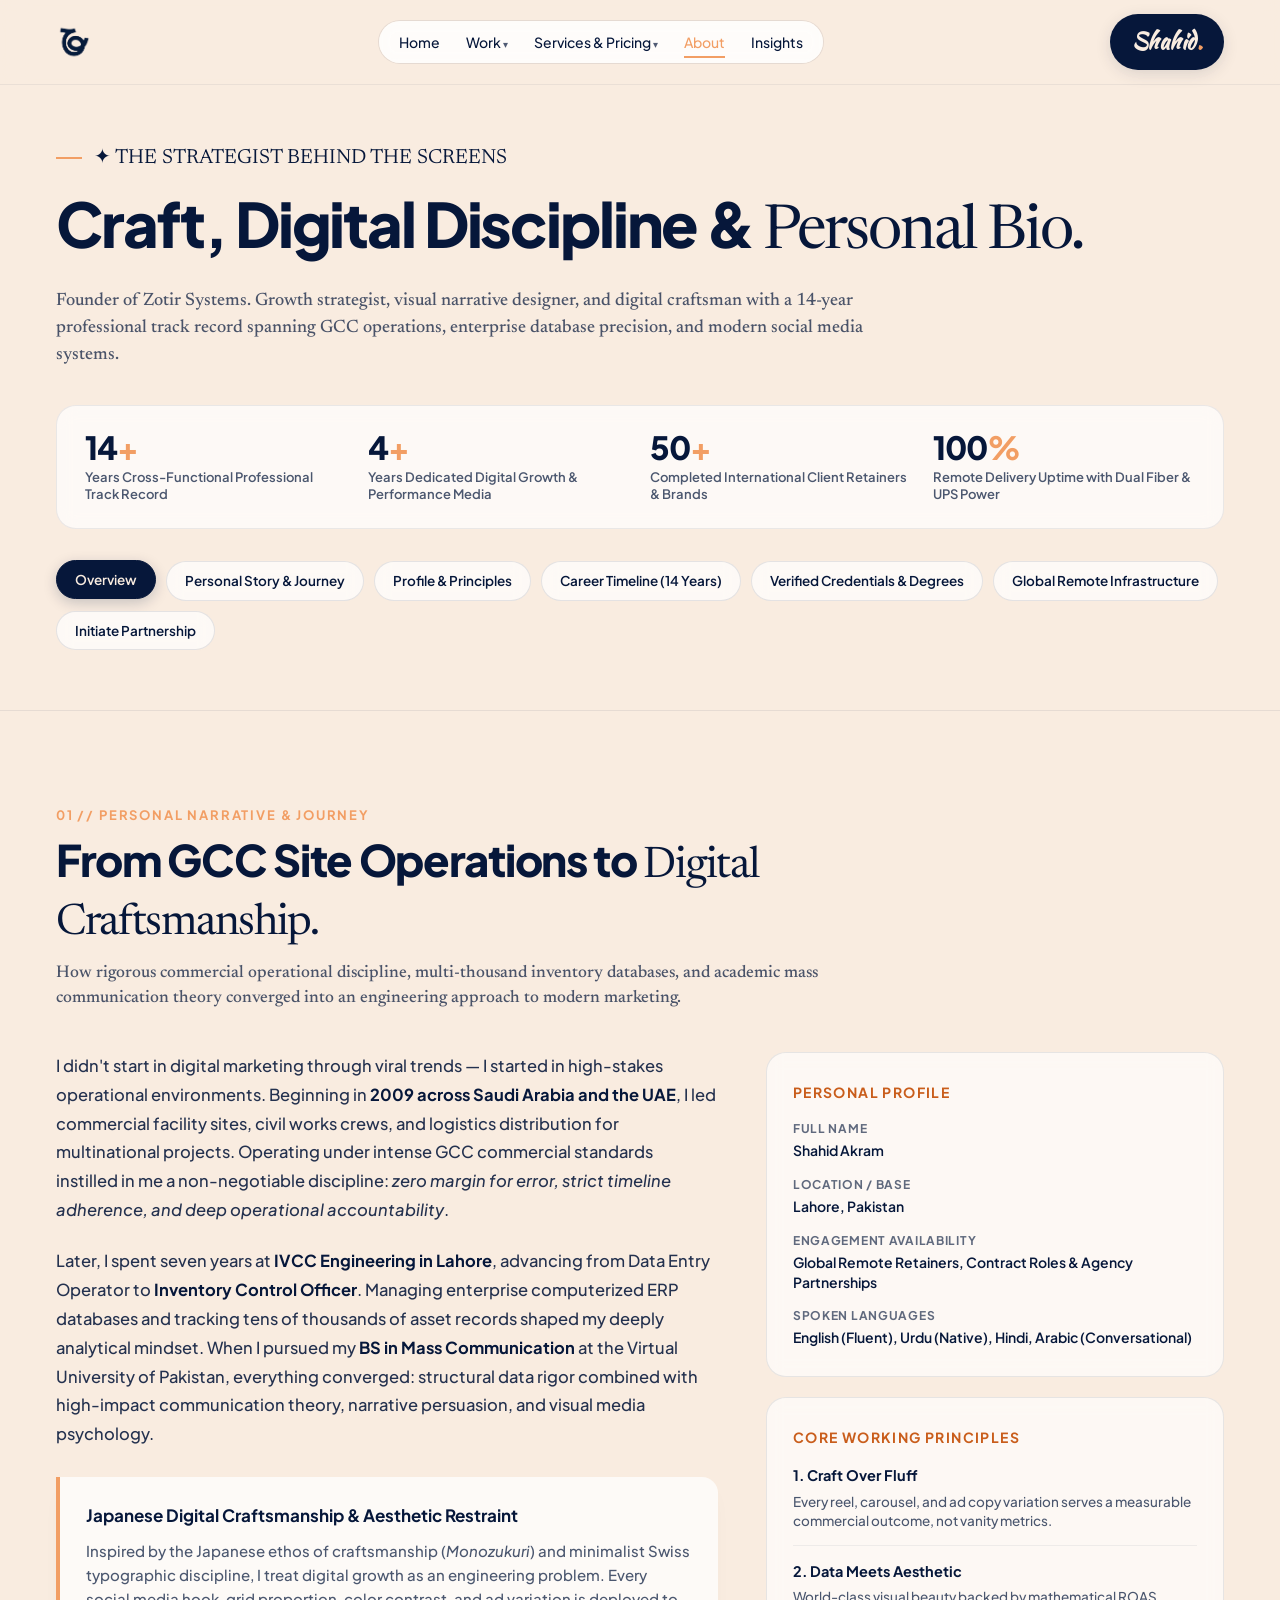
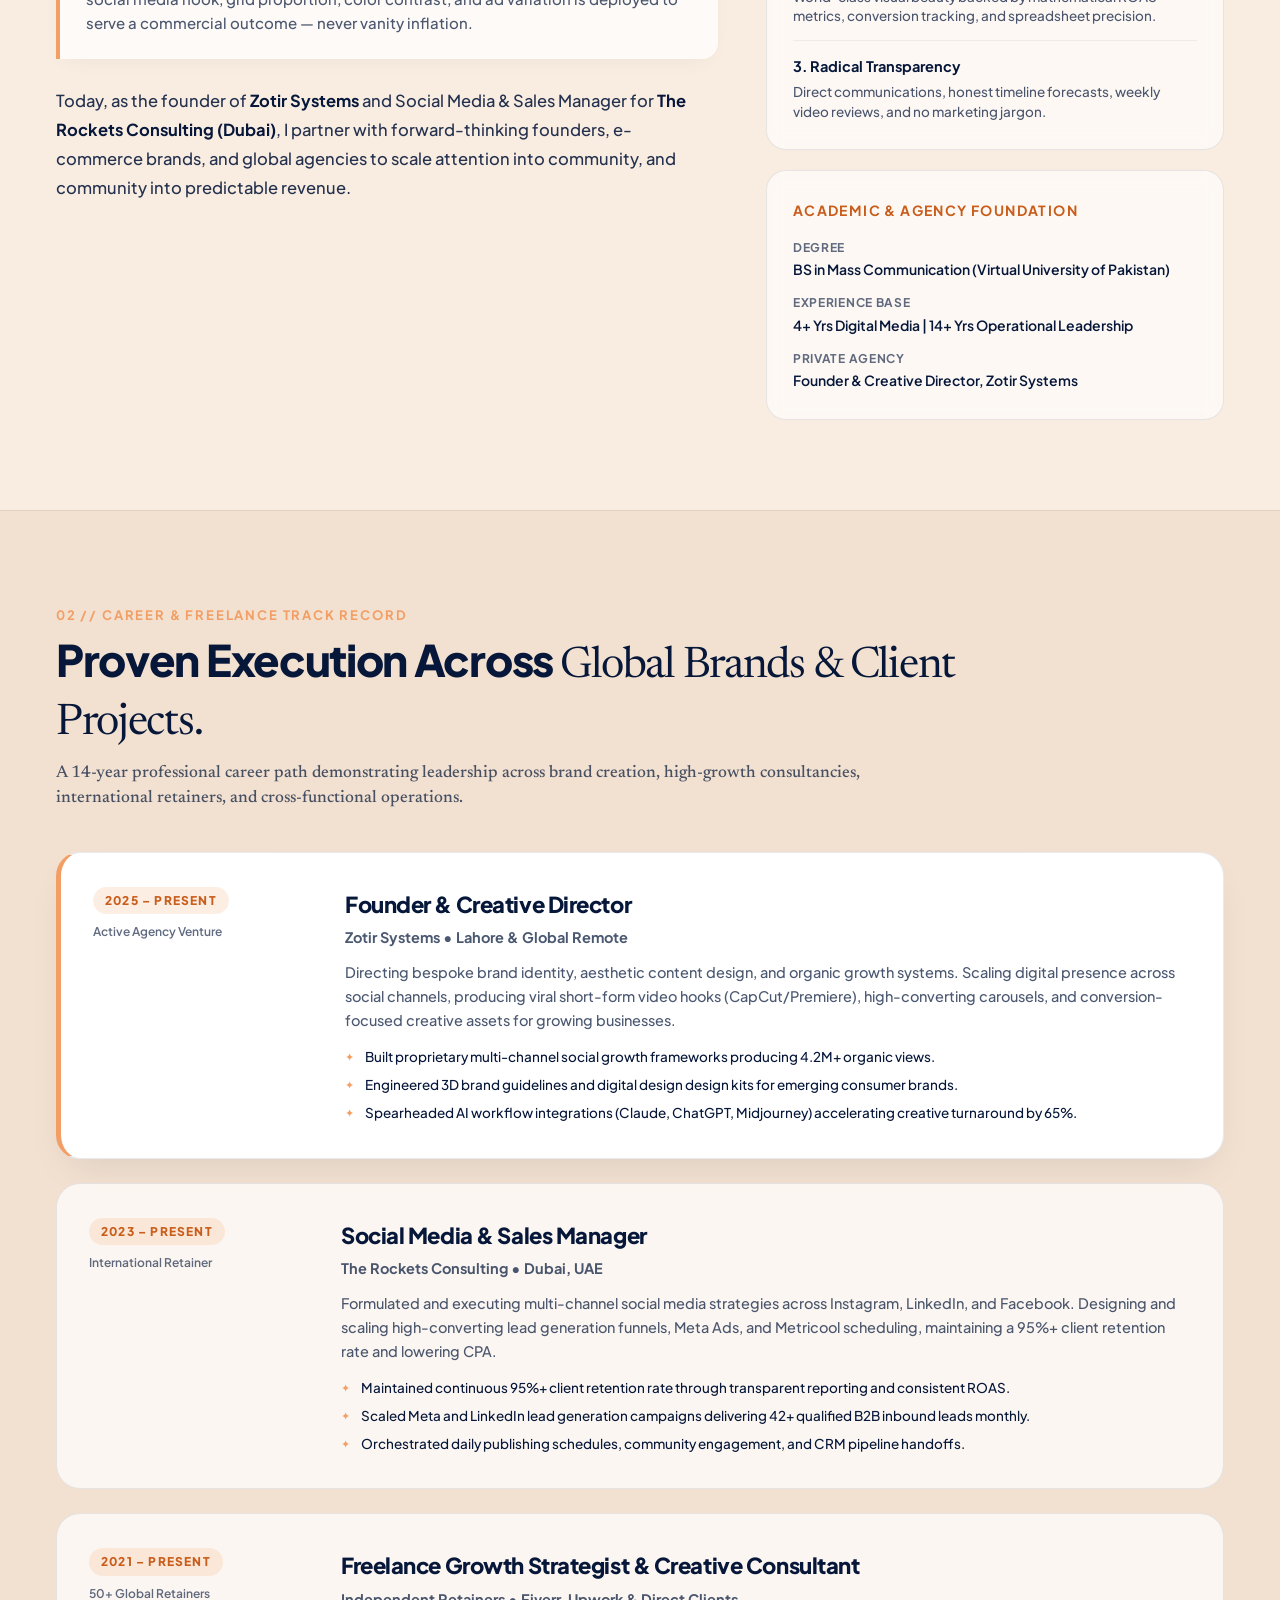
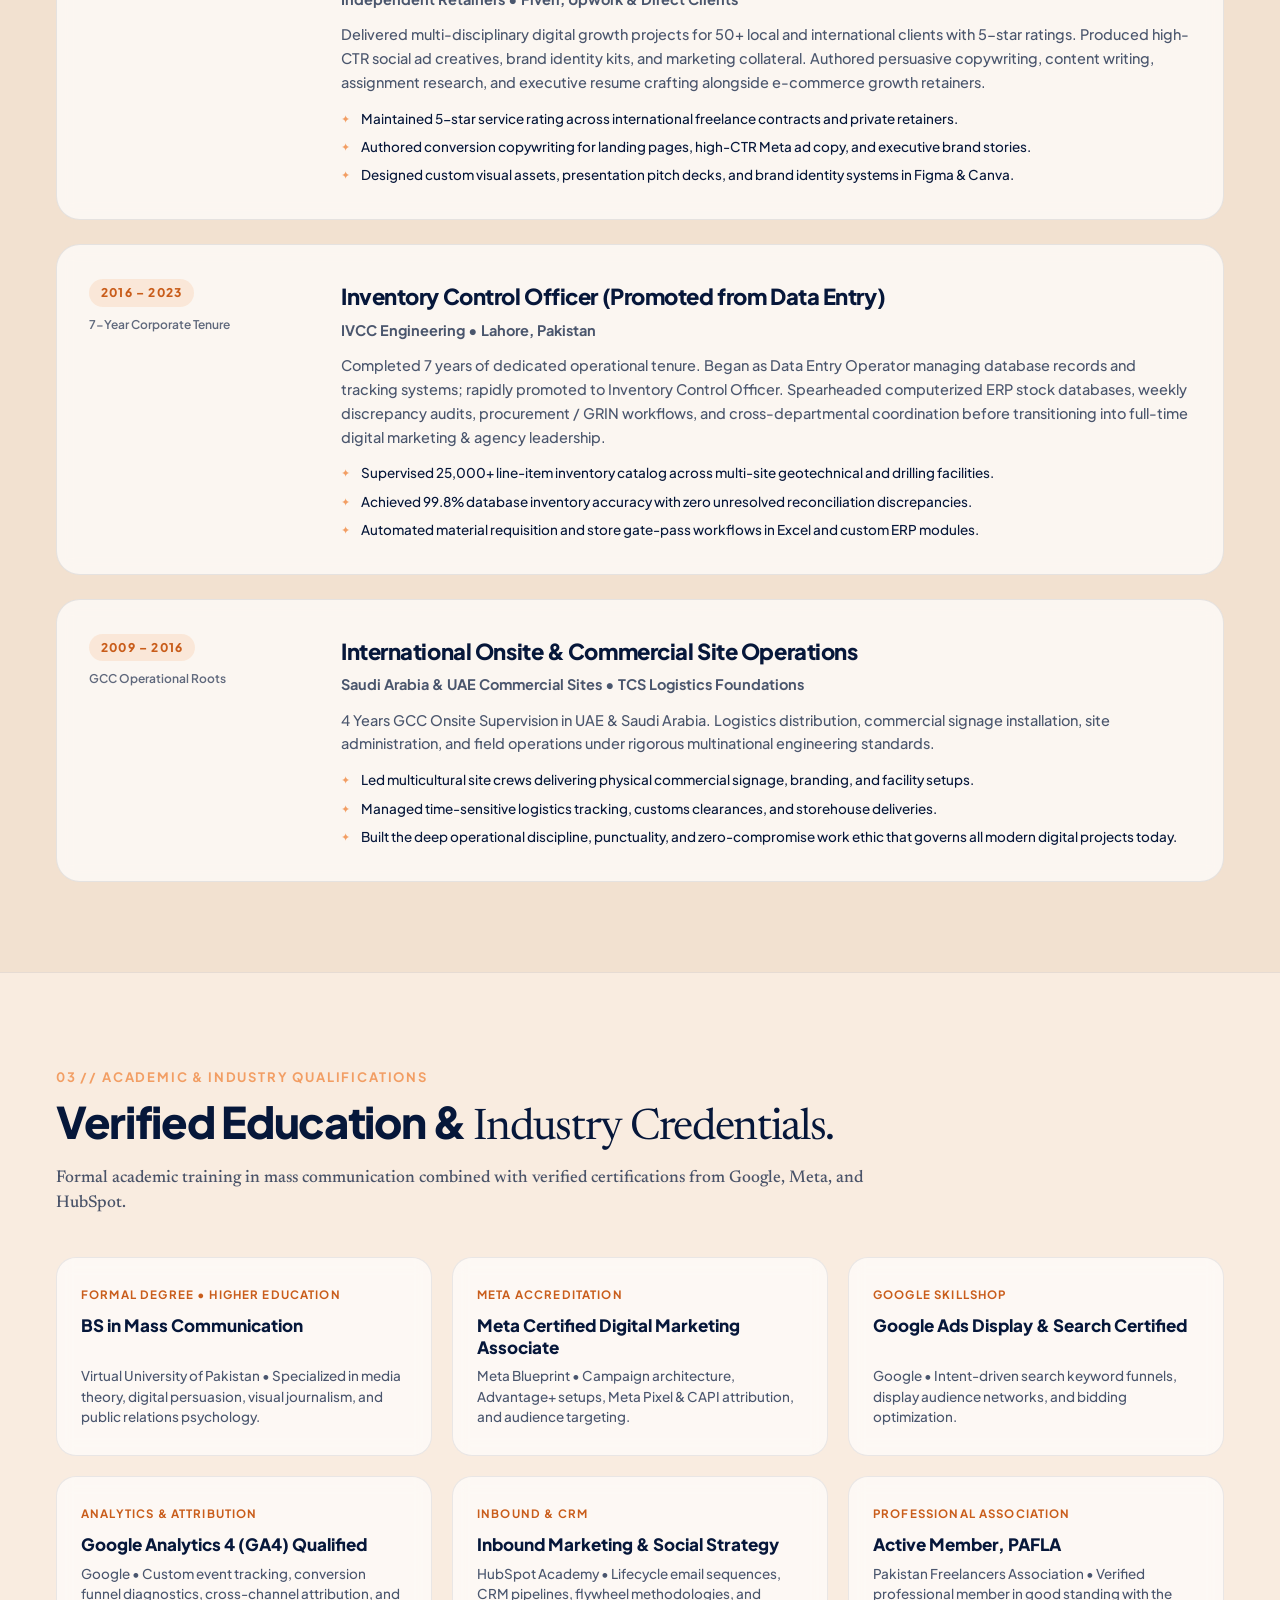
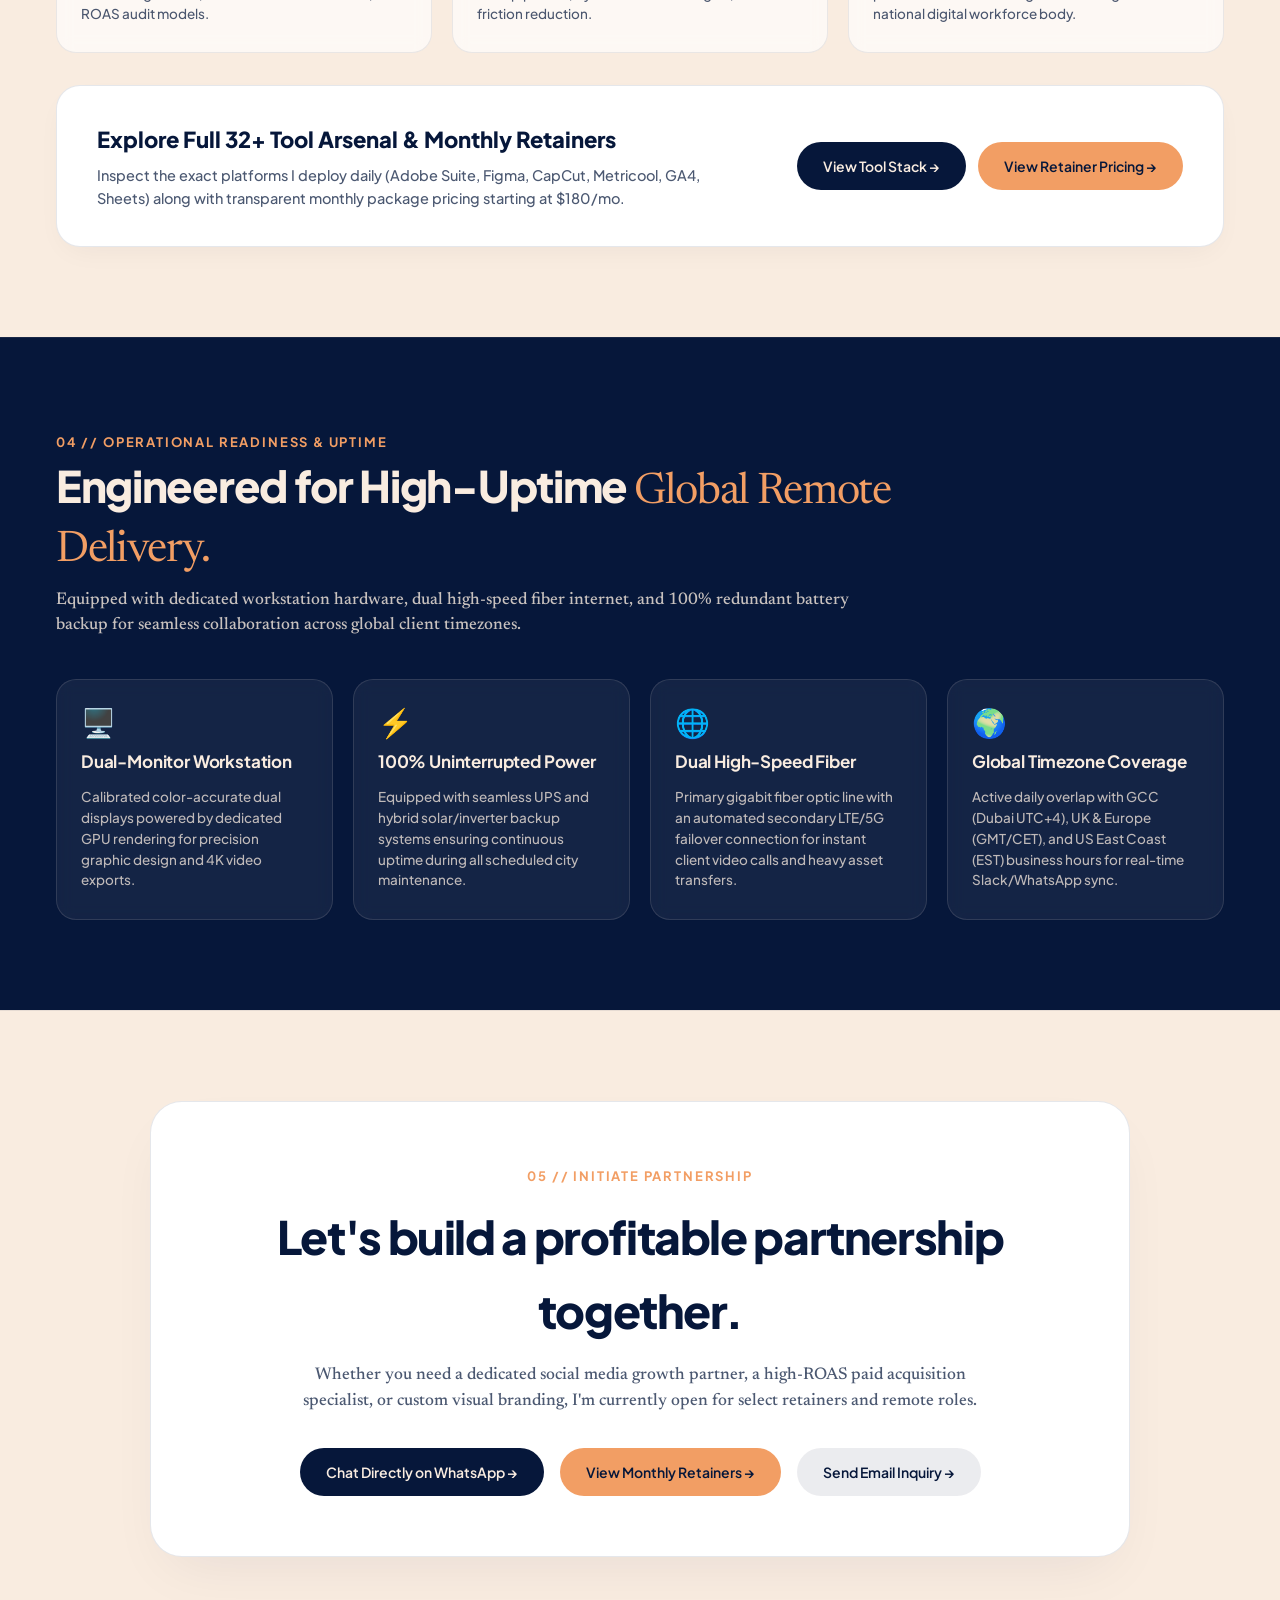
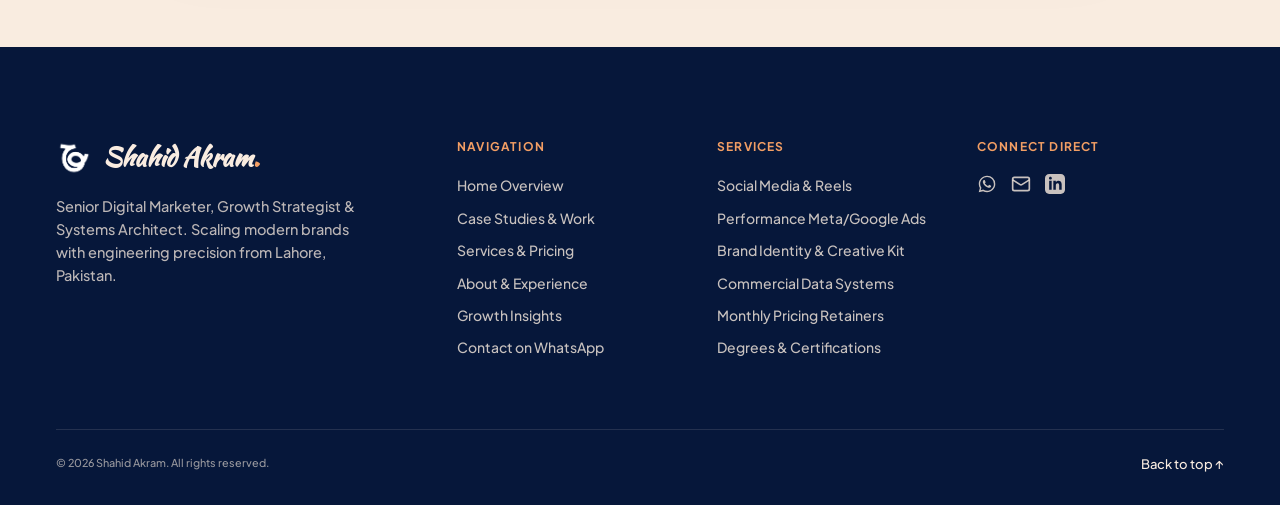
==== commit 3216f1a7: "Remove (PKT / UTC+5) timezone notation from location in about.html" ====
--- a/about.html
+++ b/about.html
@@ -1013,7 +1013,7 @@
             </div>
             <div class="fact-row">
               <span class="fact-label">Location / Base</span>
-              <span class="fact-value">Lahore, Pakistan (PKT / UTC+5)</span>
+              <span class="fact-value">Lahore, Pakistan</span>
             </div>
             <div class="fact-row">
               <span class="fact-label">Engagement Availability</span>
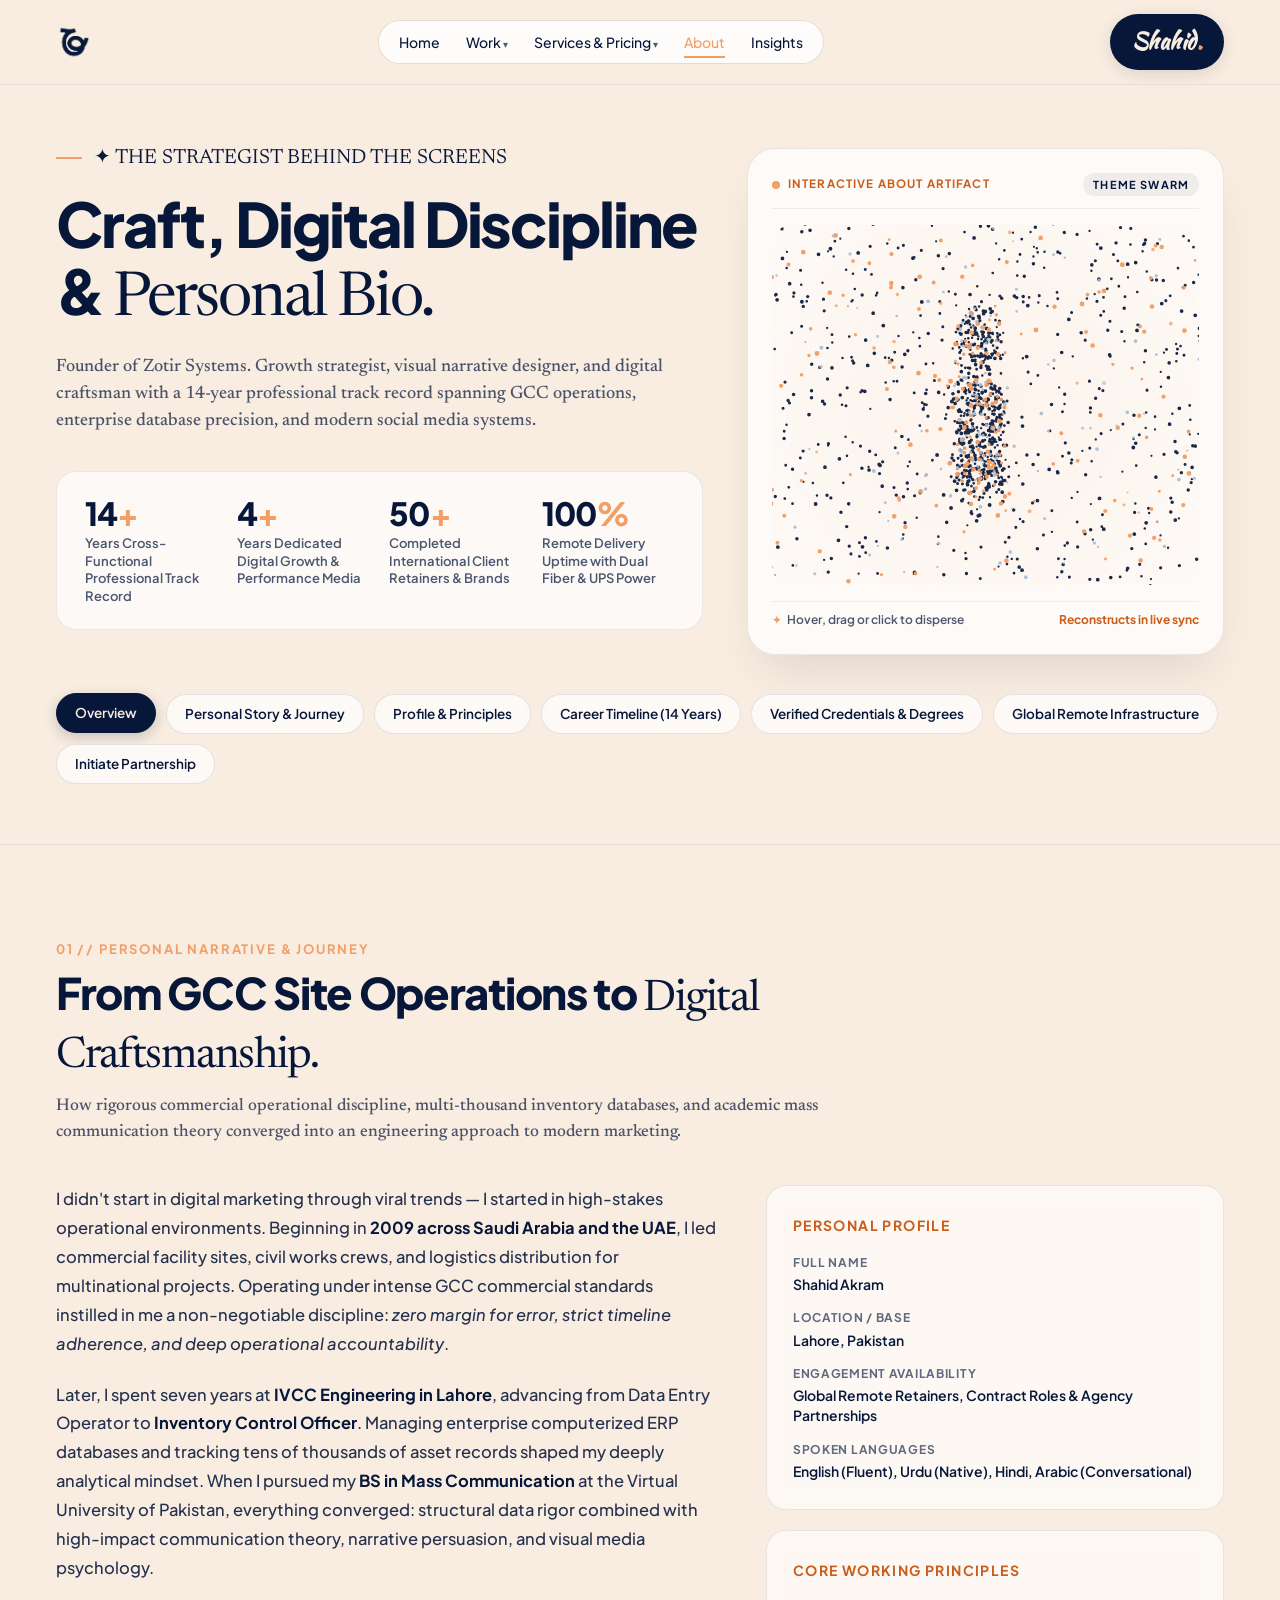
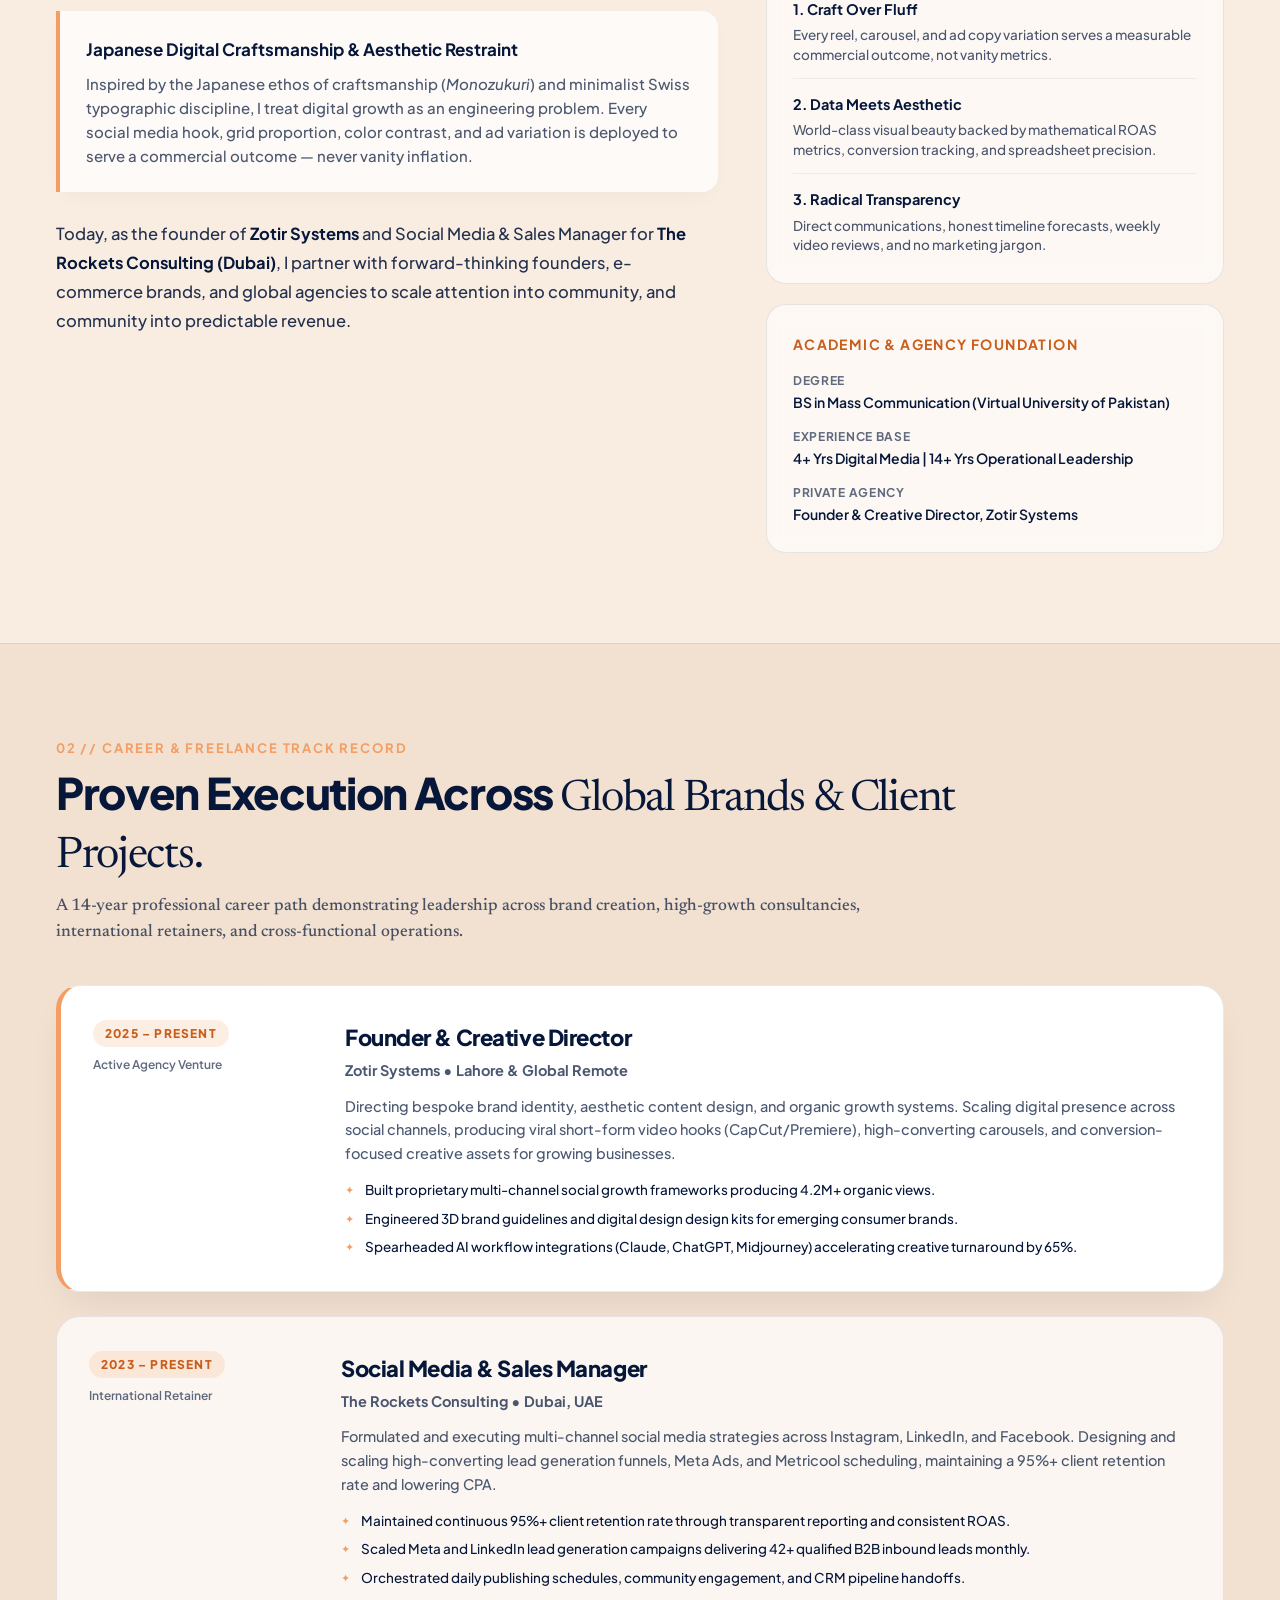
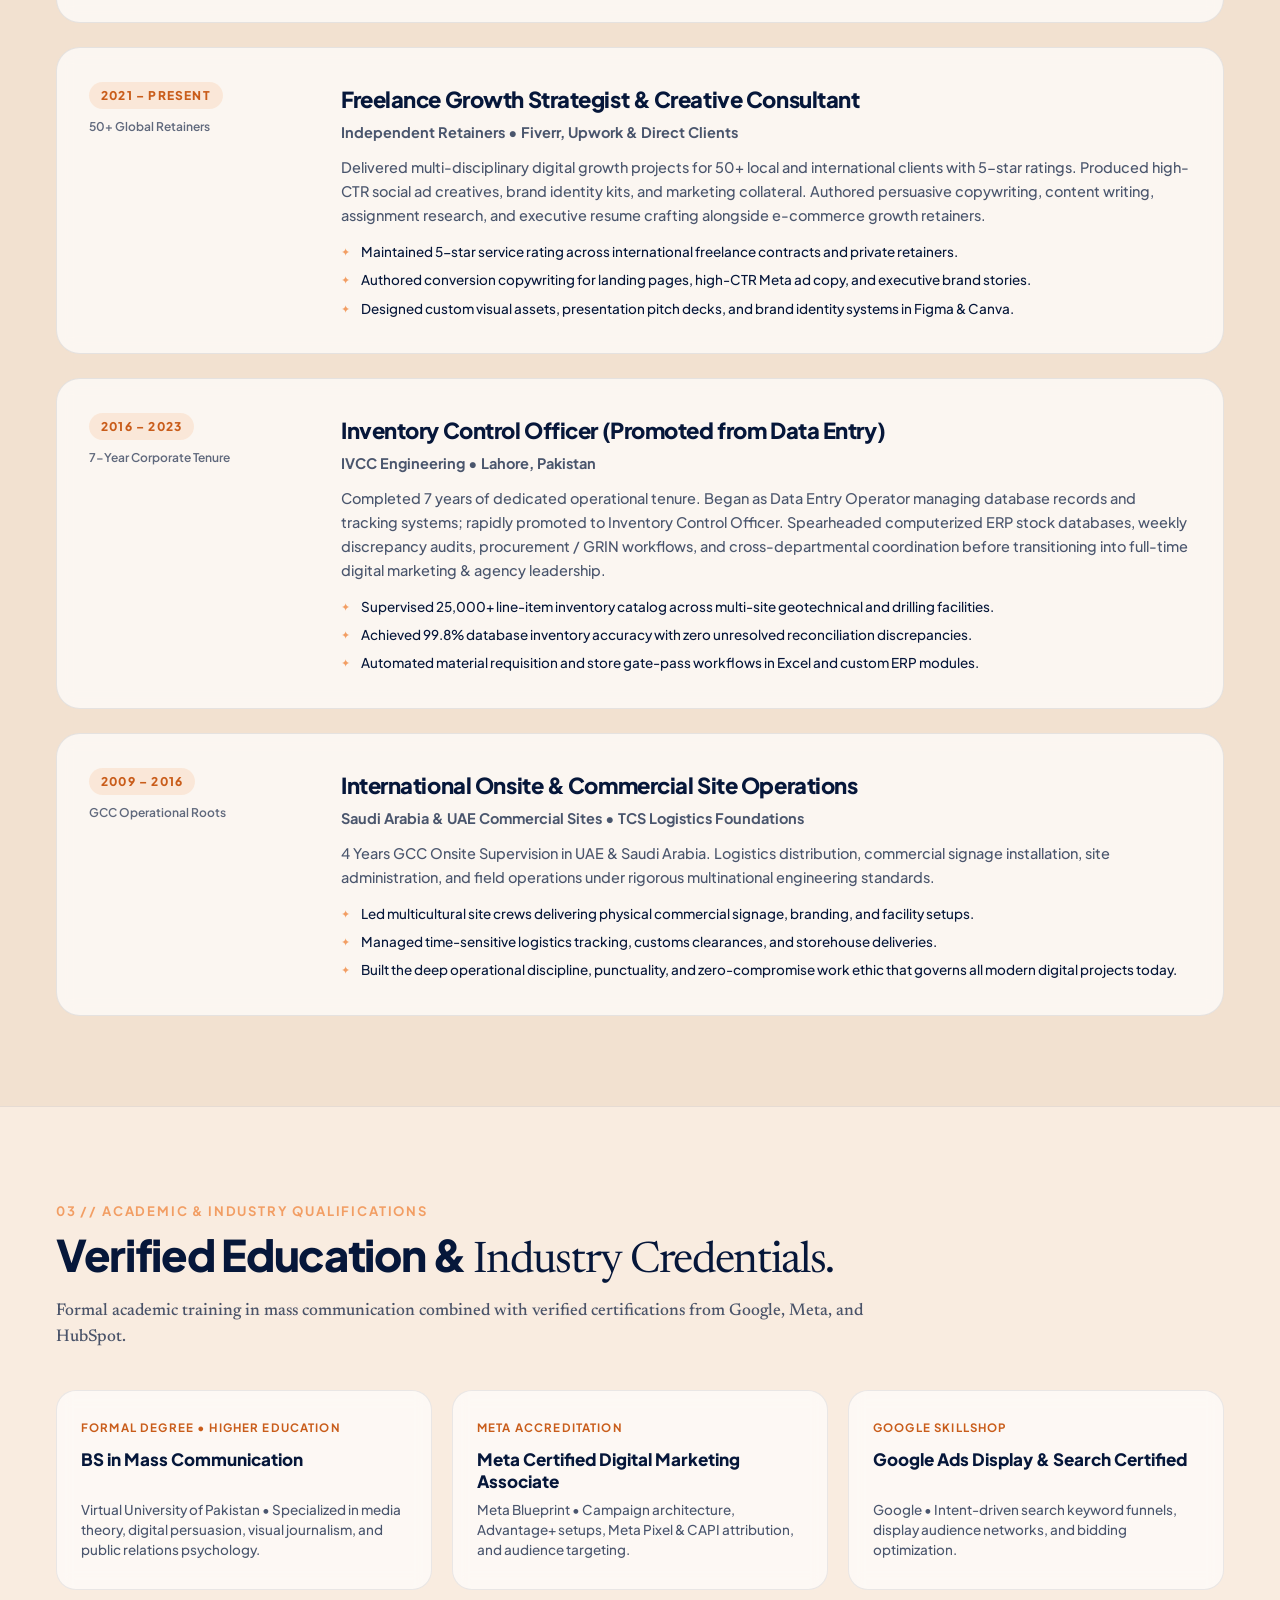
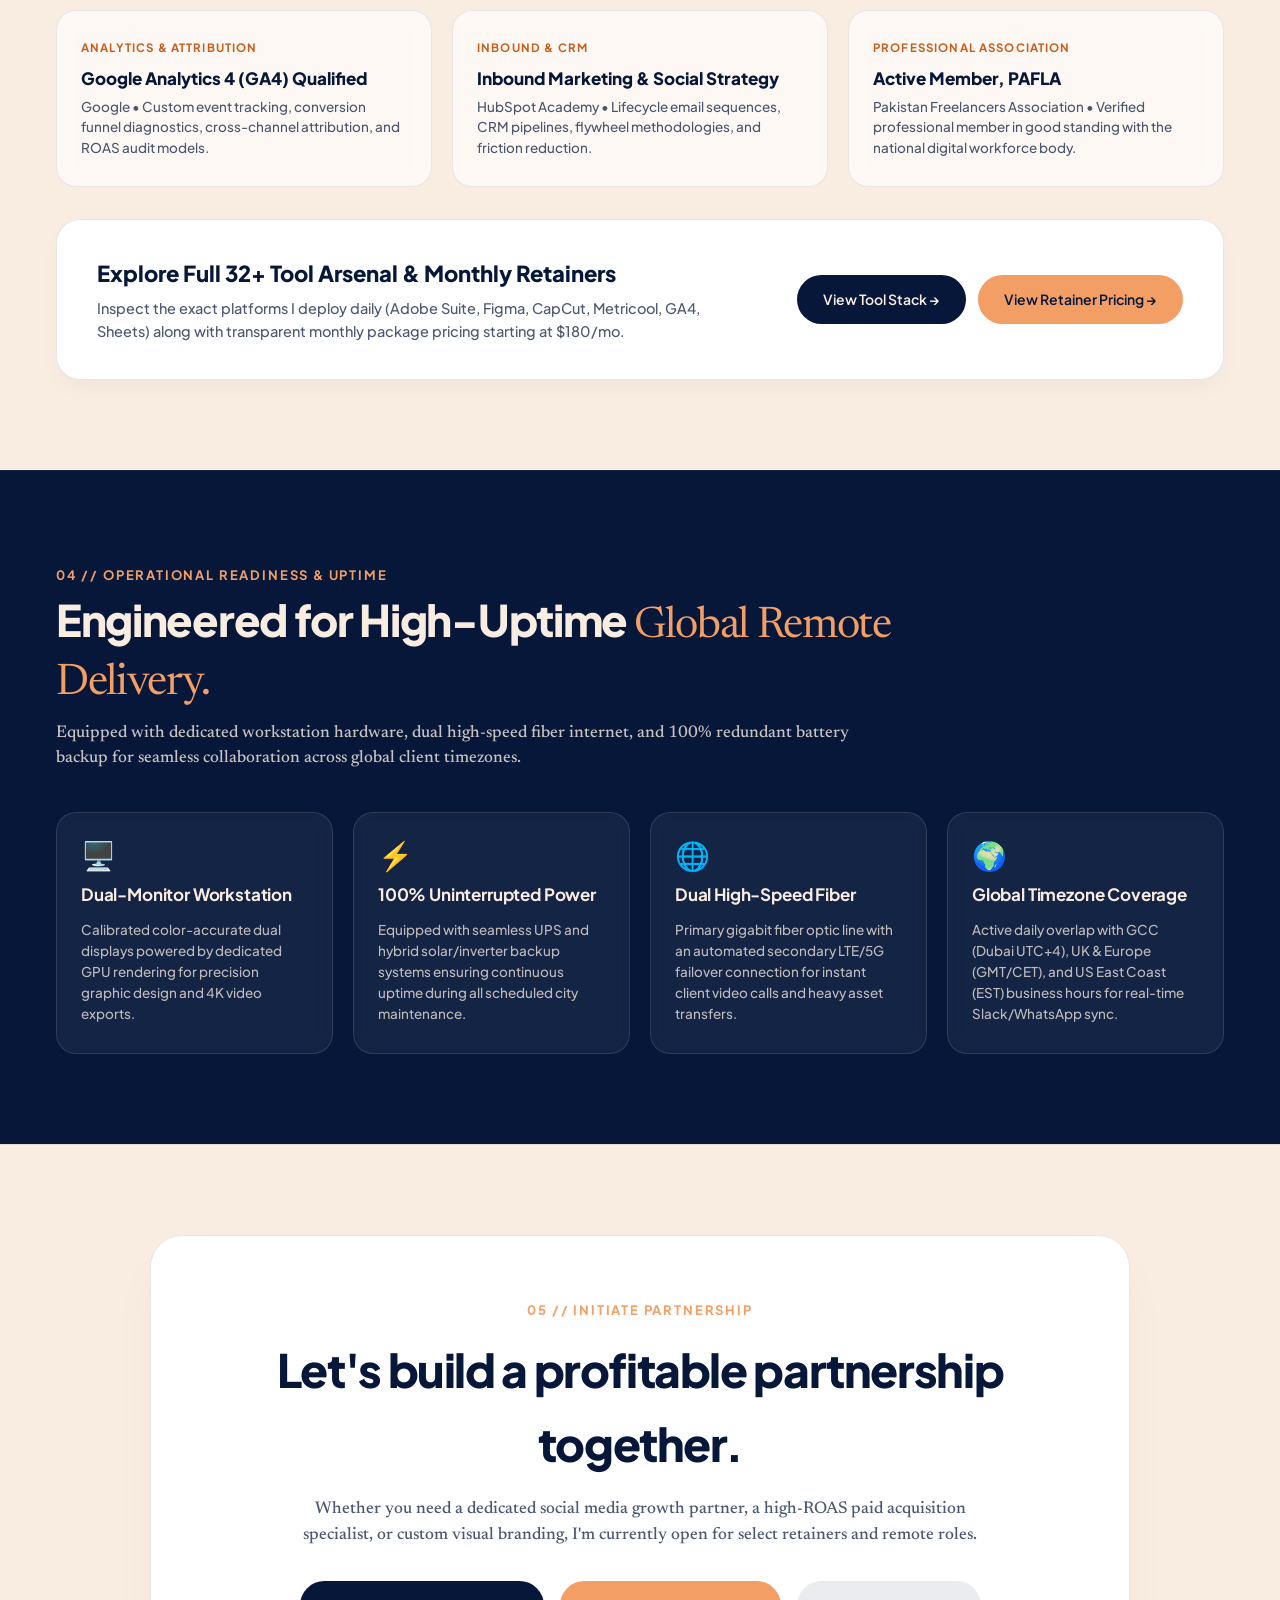
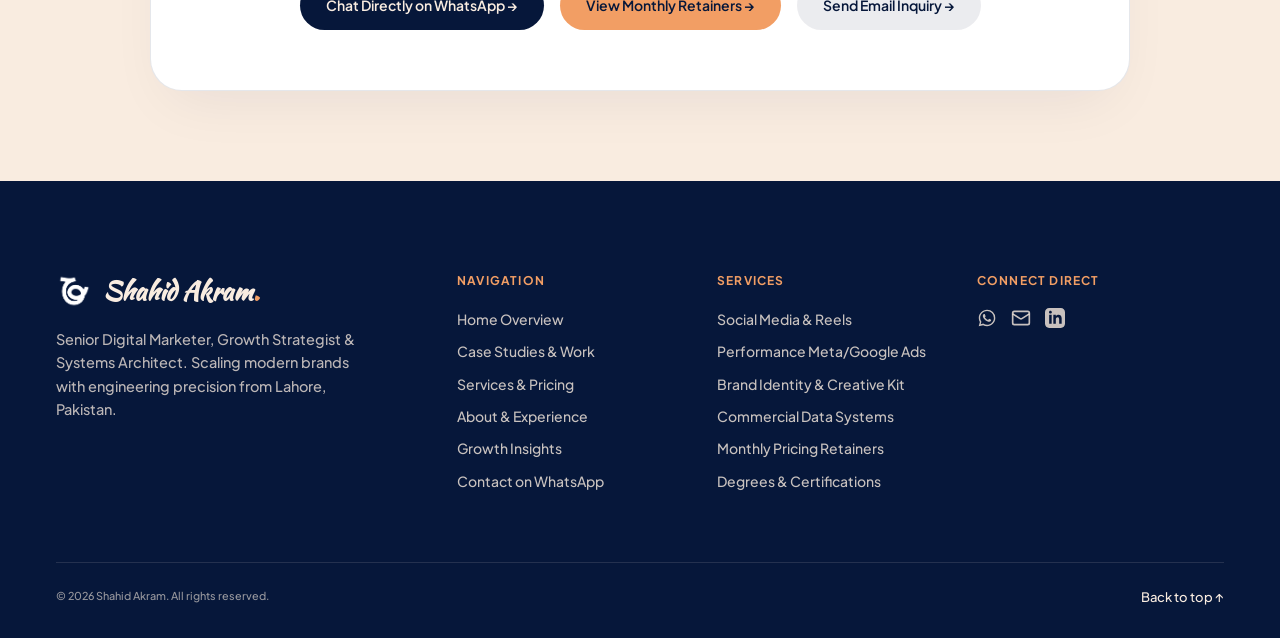
==== commit 0a37775e: "Add interactive theme particle swarm animation for info icon on about page" ====
--- a/about.html
+++ b/about.html
@@ -854,6 +854,108 @@
       .about-cta-box { padding: 40px 24px; }
       .fg { grid-template-columns: 1fr; }
     }
+  
+    /* ---------- ABOUT HERO WITH INTERACTIVE PARTICLE CARD ---------- */
+    .about-hero-grid {
+      display: grid;
+      grid-template-columns: 1.22fr 0.9fr;
+      gap: 44px;
+      align-items: center;
+      margin-bottom: 32px;
+    }
+    .about-anim-card {
+      background: rgba(255, 255, 255, 0.72);
+      border: 1px solid rgba(6, 23, 58, 0.09);
+      border-radius: 28px;
+      padding: 24px;
+      box-shadow: 0 24px 50px -16px rgba(6, 23, 58, 0.12);
+      backdrop-filter: blur(12px);
+      position: relative;
+      overflow: hidden;
+      display: flex;
+      flex-direction: column;
+      gap: 16px;
+      transition: box-shadow .3s ease;
+    }
+    .about-anim-card:hover {
+      box-shadow: 0 28px 60px -14px rgba(6, 23, 58, 0.16);
+    }
+    .about-anim-card-head {
+      display: flex;
+      align-items: center;
+      justify-content: space-between;
+      gap: 10px;
+      font-size: 11.5px;
+      font-weight: 700;
+      letter-spacing: 0.1em;
+      text-transform: uppercase;
+      color: #c95d1b;
+      padding-bottom: 12px;
+      border-bottom: 1px solid rgba(6, 23, 58, 0.06);
+    }
+    .anim-pulse-group {
+      display: inline-flex;
+      align-items: center;
+      gap: 8px;
+    }
+    .anim-pulse-dot {
+      width: 8px;
+      height: 8px;
+      border-radius: 50%;
+      background: var(--orange);
+      box-shadow: 0 0 0 0 rgba(242, 158, 100, 0.7);
+      animation: animPulse 2s infinite;
+    }
+    @keyframes animPulse {
+      0% { transform: scale(0.95); box-shadow: 0 0 0 0 rgba(242, 158, 100, 0.7); }
+      70% { transform: scale(1); box-shadow: 0 0 0 8px rgba(242, 158, 100, 0); }
+      100% { transform: scale(0.95); box-shadow: 0 0 0 0 rgba(242, 158, 100, 0); }
+    }
+    .anim-card-badge {
+      font-size: 11px;
+      padding: 3px 10px;
+      border-radius: 999px;
+      background: rgba(6, 23, 58, 0.06);
+      color: var(--navy);
+      font-weight: 700;
+    }
+    .about-canvas-box {
+      width: 100%;
+      height: 360px;
+      position: relative;
+      background: radial-gradient(circle at center, rgba(242, 158, 100, 0.08) 0%, rgba(249, 236, 224, 0.2) 65%, transparent 100%);
+      border-radius: 20px;
+      overflow: hidden;
+      cursor: grab;
+    }
+    .about-canvas-box:active { cursor: grabbing; }
+    #aboutParticleCanvas {
+      width: 100%;
+      height: 100%;
+      display: block;
+    }
+    .about-anim-card-foot {
+      display: flex;
+      align-items: center;
+      justify-content: space-between;
+      gap: 12px;
+      font-size: 12px;
+      color: var(--ink-2);
+      font-weight: 600;
+      padding-top: 8px;
+      border-top: 1px solid rgba(6, 23, 58, 0.06);
+    }
+    .anim-foot-hint {
+      display: inline-flex;
+      align-items: center;
+      gap: 6px;
+    }
+    .anim-foot-hint::before {
+      content: '✦';
+      color: var(--orange);
+      font-size: 11px;
+    }
+
   </style>
 </head>
 <body>
@@ -927,31 +1029,60 @@
 <main id="main">
 
   <!-- ================= ABOUT HERO ================= -->
+    <!-- ================= ABOUT HERO ================= -->
   <section class="about-hero" id="hero">
     <div class="wrap">
-      <span class="eyebrow">✦ THE STRATEGIST BEHIND THE SCREENS</span>
-      <h1>Craft, Digital Discipline &amp; <span class="it">Personal Bio.</span></h1>
-      <p class="about-hero-lead">
-        Founder of Zotir Systems. Growth strategist, visual narrative designer, and digital craftsman with a 14-year professional track record spanning GCC operations, enterprise database precision, and modern social media systems.
-      </p>
-
-      <!-- Metric Stats Strip -->
-      <div class="hero-stats-strip">
-        <div class="hero-stat-card">
-          <div class="hero-stat-num">14<span>+</span></div>
-          <div class="hero-stat-label">Years Cross-Functional Professional Track Record</div>
-        </div>
-        <div class="hero-stat-card">
-          <div class="hero-stat-num">4<span>+</span></div>
-          <div class="hero-stat-label">Years Dedicated Digital Growth &amp; Performance Media</div>
-        </div>
-        <div class="hero-stat-card">
-          <div class="hero-stat-num">50<span>+</span></div>
-          <div class="hero-stat-label">Completed International Client Retainers &amp; Brands</div>
-        </div>
-        <div class="hero-stat-card">
-          <div class="hero-stat-num">100<span>%</span></div>
-          <div class="hero-stat-label">Remote Delivery Uptime with Dual Fiber &amp; UPS Power</div>
+      
+      <div class="about-hero-grid">
+        <!-- Left: Editorial Headline & Lead -->
+        <div class="about-hero-left">
+          <span class="eyebrow">✦ THE STRATEGIST BEHIND THE SCREENS</span>
+          <h1>Craft, Digital Discipline &amp; <span class="it">Personal Bio.</span></h1>
+          <p class="about-hero-lead">
+            Founder of Zotir Systems. Growth strategist, visual narrative designer, and digital craftsman with a 14-year professional track record spanning GCC operations, enterprise database precision, and modern social media systems.
+          </p>
+
+          <!-- Metric Stats Strip -->
+          <div class="hero-stats-strip">
+            <div class="hero-stat-card">
+              <div class="hero-stat-num">14<span>+</span></div>
+              <div class="hero-stat-label">Years Cross-Functional Professional Track Record</div>
+            </div>
+            <div class="hero-stat-card">
+              <div class="hero-stat-num">4<span>+</span></div>
+              <div class="hero-stat-label">Years Dedicated Digital Growth &amp; Performance Media</div>
+            </div>
+            <div class="hero-stat-card">
+              <div class="hero-stat-num">50<span>+</span></div>
+              <div class="hero-stat-label">Completed International Client Retainers &amp; Brands</div>
+            </div>
+            <div class="hero-stat-card">
+              <div class="hero-stat-num">100<span>%</span></div>
+              <div class="hero-stat-label">Remote Delivery Uptime with Dual Fiber &amp; UPS Power</div>
+            </div>
+          </div>
+        </div>
+
+        <!-- Right: Interactive Particle Swarm Card (Matching Main Page Animation) -->
+        <div class="about-hero-right">
+          <div class="about-anim-card" id="aboutAnimCard">
+            <div class="about-anim-card-head">
+              <span class="anim-pulse-group">
+                <span class="anim-pulse-dot"></span>
+                <span>INTERACTIVE ABOUT ARTIFACT</span>
+              </span>
+              <span class="anim-card-badge">THEME SWARM</span>
+            </div>
+            
+            <div class="about-canvas-box" id="aboutCanvasBox">
+              <canvas id="aboutParticleCanvas" aria-label="Interactive Particle Swarm of Info Icon"></canvas>
+            </div>
+
+            <div class="about-anim-card-foot">
+              <span class="anim-foot-hint">Hover, drag or click to disperse</span>
+              <span style="color: #c95d1b; font-weight: 700;">Reconstructs in live sync</span>
+            </div>
+          </div>
         </div>
       </div>
 
@@ -1394,5 +1525,303 @@
   });
 </script>
 
+
+<script>
+  // ---------- INTERACTIVE ABOUT PARTICLE SWARM ANIMATION ----------
+  // High-density particle murmuration matching index.html physics and theme palette
+  (function initAboutParticleSwarm() {
+    const canvas = document.getElementById('aboutParticleCanvas');
+    const box = document.getElementById('aboutCanvasBox');
+    if (!canvas || !box) return;
+
+    const ctx = canvas.getContext('2d');
+    if (!ctx) return;
+
+    const base64Icon = '[data-uri]';
+    const iconImg = new Image();
+    iconImg.src = base64Icon;
+
+    let particles = [];
+    let sparkles = [];
+    let W = 0, H = 0, dpr = 1;
+    let touch = null;
+    let isInitialized = false;
+
+    // Palette matching index.html theme
+    // 78% Navy (#06173A), 14% Signature Orange (#F29E64), 8% Powder Blue (#A8BCD2)
+    const PALETTE = [
+      '6, 23, 58',
+      '242, 158, 100',
+      '168, 188, 210'
+    ];
+
+    function resize() {
+      const rect = box.getBoundingClientRect();
+      W = Math.max(260, Math.round(rect.width));
+      H = Math.max(260, Math.round(rect.height));
+      dpr = Math.min(window.devicePixelRatio || 1, 2);
+
+      canvas.width = Math.round(W * dpr);
+      canvas.height = Math.round(H * dpr);
+
+      sampleIcon();
+    }
+
+    function sampleIcon() {
+      if (!iconImg.complete || iconImg.naturalWidth === 0) return;
+
+      const off = document.createElement('canvas');
+      off.width = W;
+      off.height = H;
+      const ox = off.getContext('2d');
+      if (!ox) return;
+
+      // Draw icon bolder & larger (88% height for commanding presence)
+      const maxH = H * 0.86;
+      const maxW = W * 0.74;
+      const scale = Math.min(maxW / iconImg.naturalWidth, maxH / iconImg.naturalHeight);
+      const tw = iconImg.naturalWidth * scale;
+      const th = iconImg.naturalHeight * scale;
+      const cx = (W - tw) / 2;
+      const cy = (H - th) / 2;
+
+      ox.drawImage(iconImg, cx, cy, tw, th);
+      const idata = ox.getImageData(0, 0, W, H).data;
+
+      // High density sampling: ~1,800 to 2,200 points
+      const step = Math.max(2.5, Math.sqrt((W * H) / 26000));
+      const newPts = [];
+
+      for (let y = 0; y < H; y += step) {
+        for (let x = 0; x < W; x += step) {
+          const jx = x + (Math.random() - 0.5) * step * 0.85;
+          const jy = y + (Math.random() - 0.5) * step * 0.85;
+          const ix = Math.floor(jx);
+          const iy = Math.floor(jy);
+          if (ix >= 0 && ix < W && iy >= 0 && iy < H) {
+            const alpha = idata[(iy * W + ix) * 4 + 3];
+            if (alpha > 110) {
+              newPts.push({ x: jx, y: jy });
+            }
+          }
+        }
+      }
+
+      // Shuffle points so reforming dots fly from across the figure
+      for (let i = newPts.length - 1; i > 0; i--) {
+        const j = Math.floor(Math.random() * (i + 1));
+        const temp = newPts[i];
+        newPts[i] = newPts[j];
+        newPts[j] = temp;
+      }
+
+      // Create or update particles
+      const newParticles = [];
+      const count = newPts.length;
+
+      for (let i = 0; i < count; i++) {
+        const old = particles[i] || null;
+        let p;
+
+        if (old) {
+          p = old;
+          p.tx = newPts[i].x;
+          p.ty = newPts[i].y;
+        } else {
+          const roll = Math.random();
+          const col = roll < 0.14 ? PALETTE[1] : (roll < 0.22 ? PALETTE[2] : PALETTE[0]);
+          p = {
+            x: W / 2 + (Math.random() - 0.5) * W * 1.4,
+            y: H / 2 + (Math.random() - 0.5) * H * 1.4,
+            tx: newPts[i].x,
+            ty: newPts[i].y,
+            vx: (Math.random() - 0.5) * 3,
+            vy: (Math.random() - 0.5) * 3,
+            col: col,
+            sz: roll < 0.14 ? (1.4 + Math.random() * 1.1) : (1.1 + Math.random() * 0.85),
+            ph: Math.random() * Math.PI * 2,
+            ang: Math.random() * Math.PI * 2,
+            far: 0.5 + Math.random() * 0.8,
+            k: 0.7 + Math.random() * 0.6
+          };
+        }
+        newParticles.push(p);
+      }
+
+      particles = newParticles;
+
+      // Ambient celestial sparkles orbiting gently around the figure
+      sparkles = [];
+      for (let s = 0; s < 28; s++) {
+        sparkles.push({
+          radius: W * (0.28 + Math.random() * 0.22),
+          speed: (0.3 + Math.random() * 0.5) * (Math.random() < 0.5 ? 1 : -1),
+          angle: Math.random() * Math.PI * 2,
+          yOffset: (Math.random() - 0.5) * H * 0.6,
+          sz: 0.9 + Math.random() * 1.2,
+          col: Math.random() < 0.65 ? PALETTE[1] : PALETTE[2]
+        });
+      }
+
+      isInitialized = true;
+    }
+
+    iconImg.onload = () => {
+      sampleIcon();
+    };
+
+    // Mouse & Touch interaction
+    function updatePointer(clientX, clientY) {
+      const rect = canvas.getBoundingClientRect();
+      touch = {
+        x: clientX - rect.left,
+        y: clientY - rect.top
+      };
+    }
+
+    box.addEventListener('mousemove', (e) => {
+      updatePointer(e.clientX, e.clientY);
+    }, { passive: true });
+
+    box.addEventListener('mouseleave', () => {
+      touch = null;
+    }, { passive: true });
+
+    box.addEventListener('touchstart', (e) => {
+      if (e.touches && e.touches[0]) {
+        updatePointer(e.touches[0].clientX, e.touches[0].clientY);
+      }
+    }, { passive: true });
+
+    box.addEventListener('touchmove', (e) => {
+      if (e.touches && e.touches[0]) {
+        updatePointer(e.touches[0].clientX, e.touches[0].clientY);
+      }
+    }, { passive: true });
+
+    box.addEventListener('touchend', () => {
+      touch = null;
+    }, { passive: true });
+
+    // Click / Tap shockwave impulse
+    box.addEventListener('click', (e) => {
+      const rect = canvas.getBoundingClientRect();
+      const clickX = e.clientX - rect.left;
+      const clickY = e.clientY - rect.top;
+
+      particles.forEach(p => {
+        const dx = p.x - clickX;
+        const dy = p.y - clickY;
+        const dist = Math.sqrt(dx * dx + dy * dy) || 1;
+        const force = Math.max(14, 40 - dist * 0.14);
+        p.vx += (dx / dist) * force + (Math.random() - 0.5) * 12;
+        p.vy += (dy / dist) * force + (Math.random() - 0.5) * 12;
+      });
+    });
+
+    // Render loop
+    let lastTime = performance.now();
+
+    function render(now) {
+      requestAnimationFrame(render);
+      if (!isInitialized || particles.length === 0) return;
+
+      const dt = Math.min((now - lastTime) / 1000, 0.05);
+      lastTime = now;
+      const t = now / 1000;
+
+      ctx.setTransform(dpr, 0, 0, dpr, 0, 0);
+      ctx.clearRect(0, 0, W, H);
+
+      // Group rendering by color for 60fps performance
+      const groups = {
+        [PALETTE[0]]: [],
+        [PALETTE[1]]: [],
+        [PALETTE[2]]: []
+      };
+
+      const pointerRadiusSq = 95 * 95; // 95px interaction sphere
+
+      for (let i = 0; i < particles.length; i++) {
+        const p = particles[i];
+
+        // Harmonic organic flow motion (matching index.html)
+        const sw = Math.sin(p.ph + t * 1.45 + p.ty * 0.018) * 1.8;
+        const sw2 = Math.cos(p.ph * 1.6 + t * 1.15 + p.tx * 0.018) * 1.8;
+
+        // Pointer repulsion physics
+        if (touch) {
+          const dx = p.x - touch.x;
+          const dy = p.y - touch.y;
+          const d2 = dx * dx + dy * dy;
+          if (d2 < pointerRadiusSq) {
+            const f = ((pointerRadiusSq - d2) / pointerRadiusSq) * 3.6 / Math.sqrt(d2 + 1);
+            p.vx += dx * f;
+            p.vy += dy * f;
+          }
+        }
+
+        // Spring pull towards target shape
+        const targetX = p.tx + sw;
+        const targetY = p.ty + sw2;
+        p.vx += (targetX - p.x) * 0.05 * p.k;
+        p.vy += (targetY - p.y) * 0.05 * p.k;
+
+        // Friction / damping
+        p.vx *= 0.84;
+        p.vy *= 0.84;
+
+        p.x += p.vx;
+        p.y += p.vy;
+
+        if (groups[p.col]) {
+          groups[p.col].push(p);
+        } else {
+          groups[PALETTE[0]].push(p);
+        }
+      }
+
+      // Draw all particle batches
+      for (const col in groups) {
+        const batch = groups[col];
+        if (batch.length === 0) continue;
+
+        const alpha = col === PALETTE[1] ? '0.96' : (col === PALETTE[2] ? '0.90' : '0.92');
+        ctx.fillStyle = `rgba(${col}, ${alpha})`;
+        ctx.beginPath();
+
+        for (let j = 0; j < batch.length; j++) {
+          const q = batch[j];
+          ctx.moveTo(q.x + q.sz, q.y);
+          ctx.arc(q.x, q.y, q.sz, 0, 6.283);
+        }
+        ctx.fill();
+      }
+
+      // Draw ambient orbital sparkles
+      const cx = W / 2;
+      const cy = H / 2;
+      for (let s = 0; s < sparkles.length; s++) {
+        const sp = sparkles[s];
+        sp.angle += sp.speed * dt;
+        const sx = cx + Math.cos(sp.angle) * sp.radius;
+        const sy = cy + Math.sin(sp.angle) * (sp.radius * 0.5) + sp.yOffset;
+        
+        ctx.fillStyle = `rgba(${sp.col}, 0.75)`;
+        ctx.beginPath();
+        ctx.arc(sx, sy, sp.sz, 0, 6.283);
+        ctx.fill();
+      }
+    }
+
+    window.addEventListener('resize', () => {
+      resize();
+    }, { passive: true });
+
+    resize();
+    requestAnimationFrame(render);
+  })();
+</script>
+
 </body>
 </html>
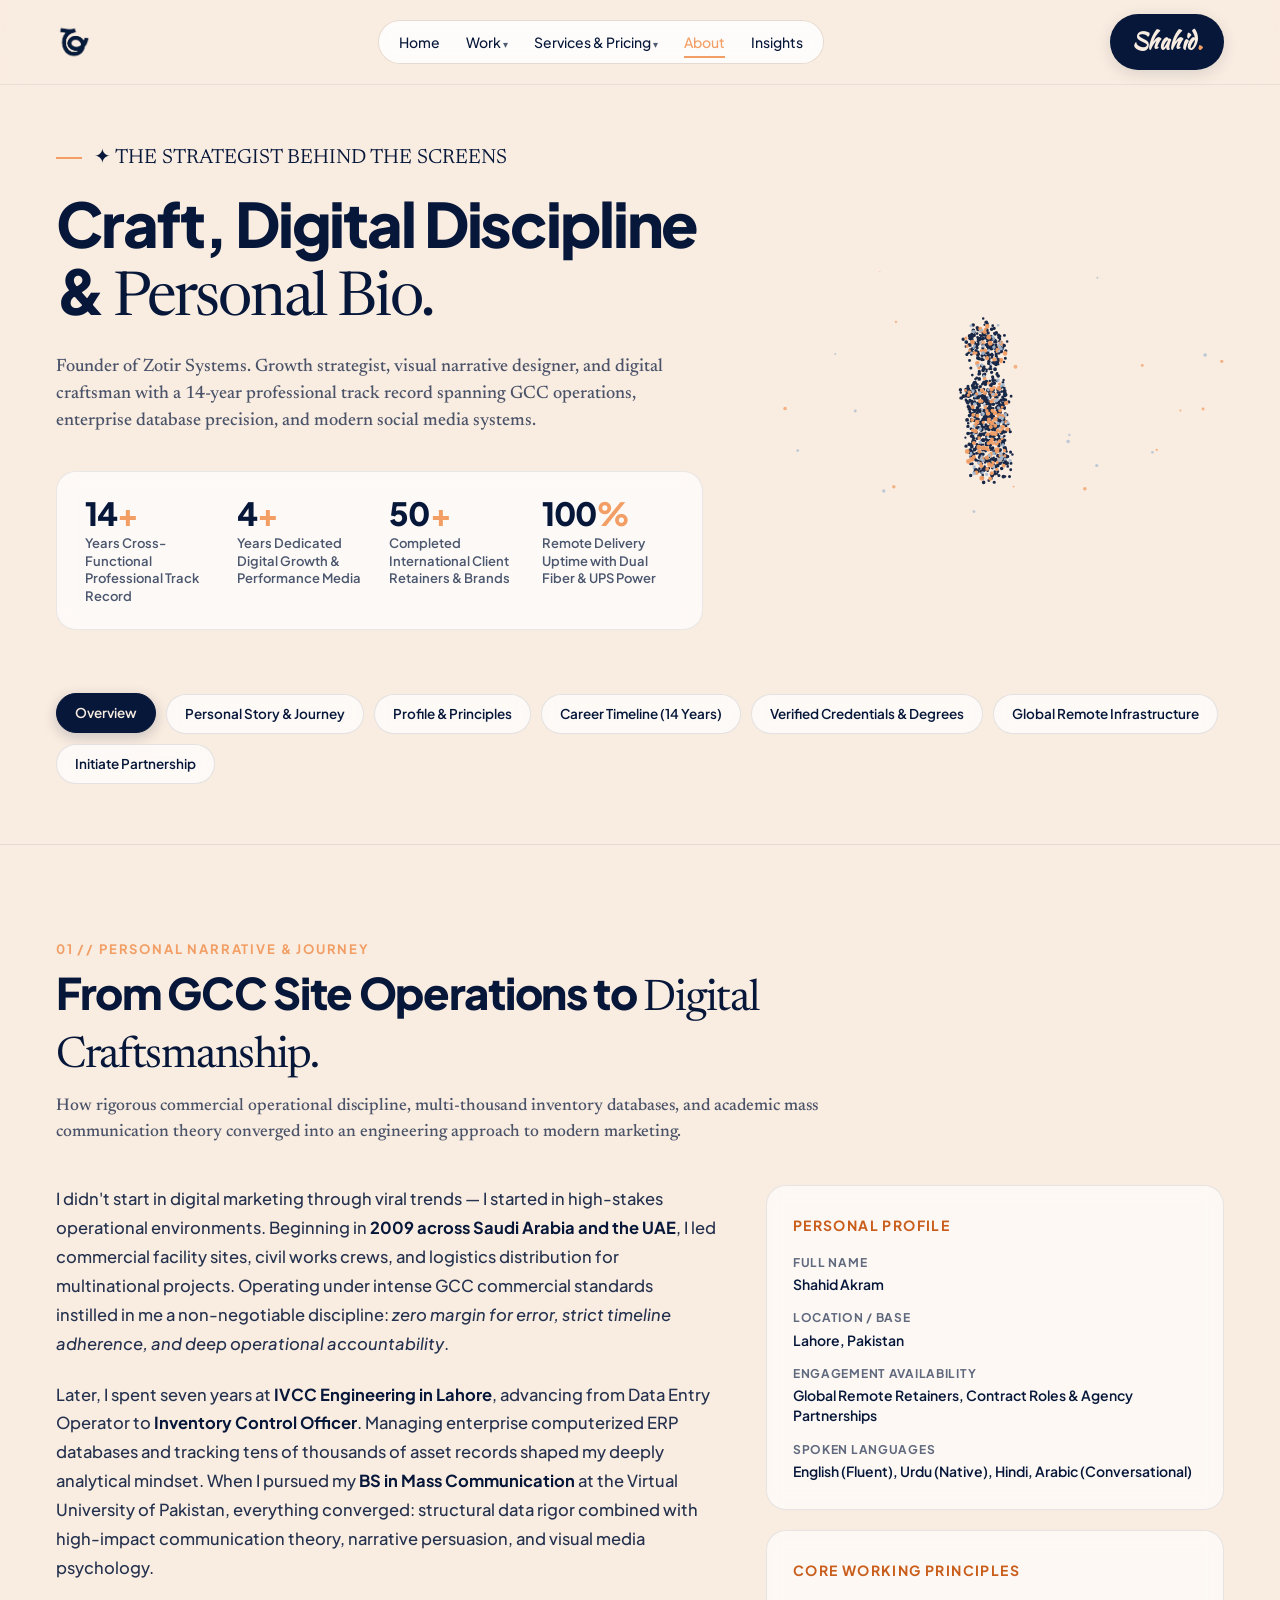
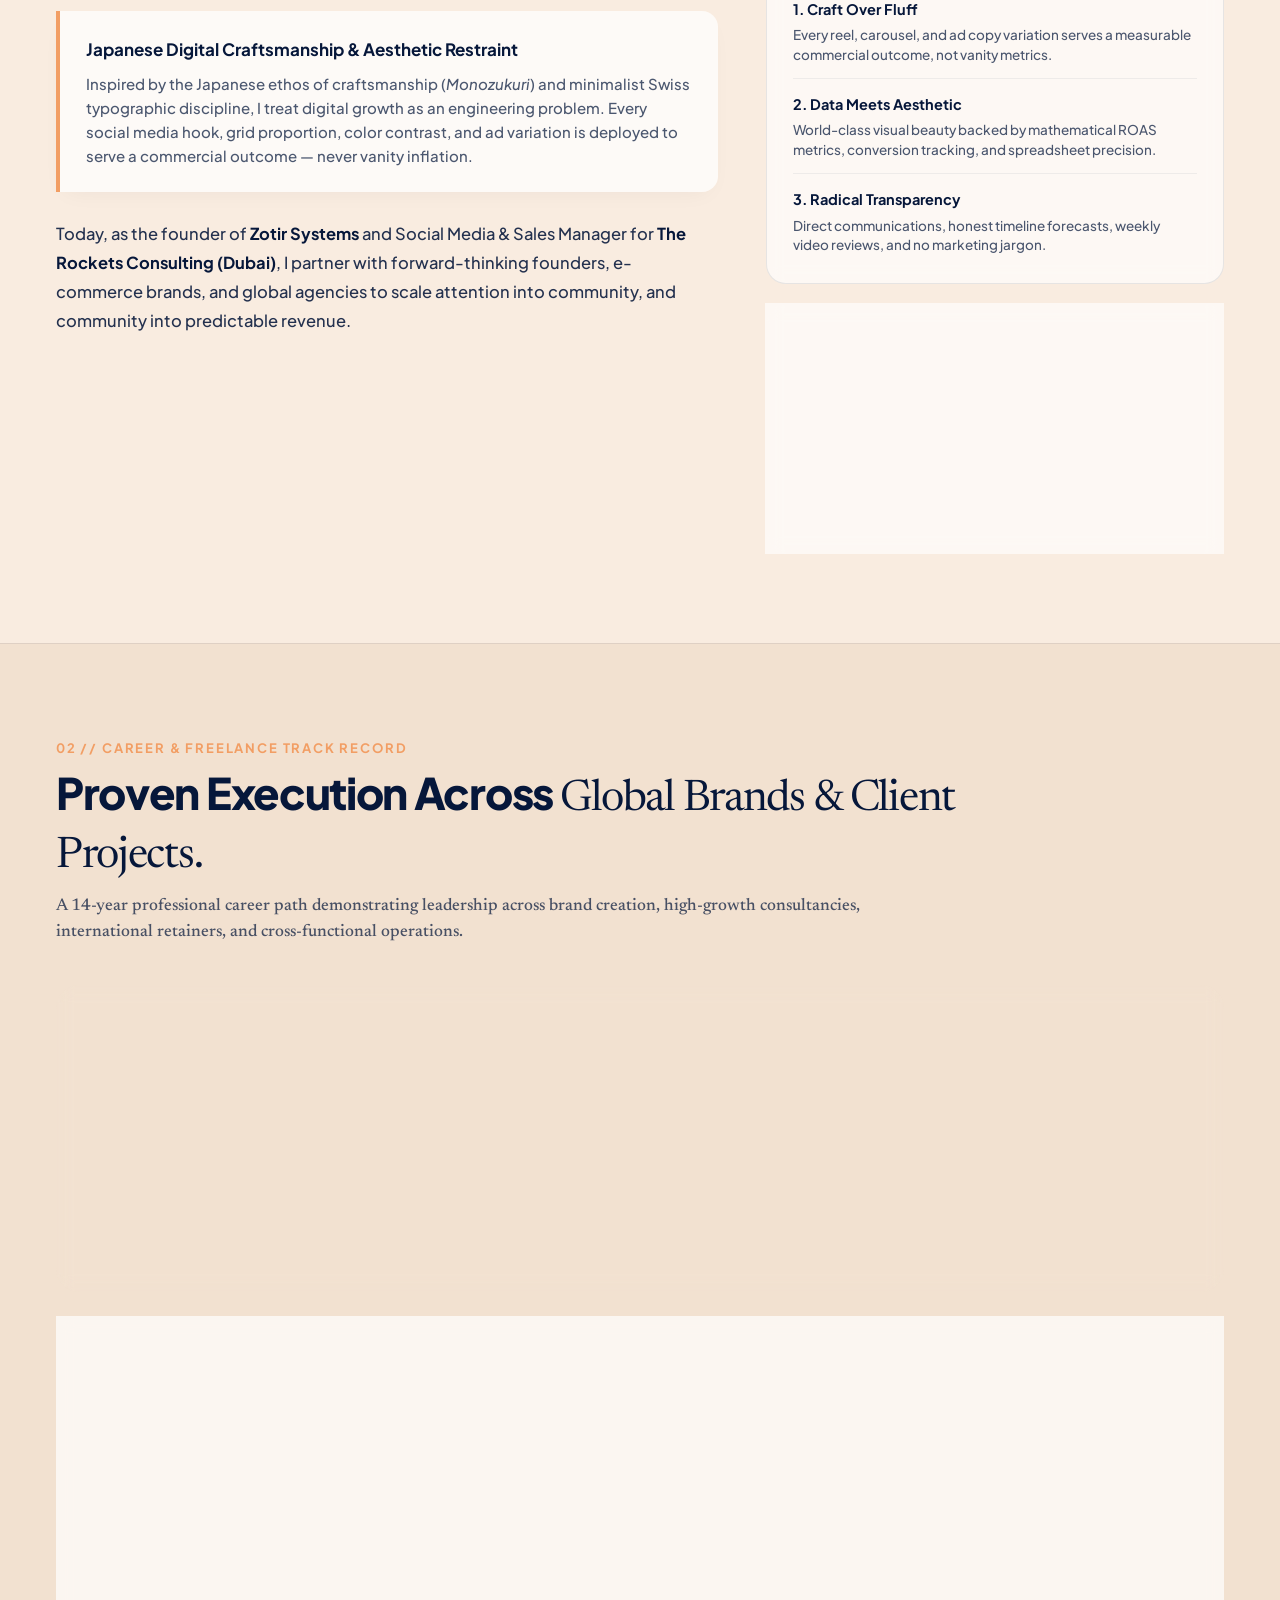
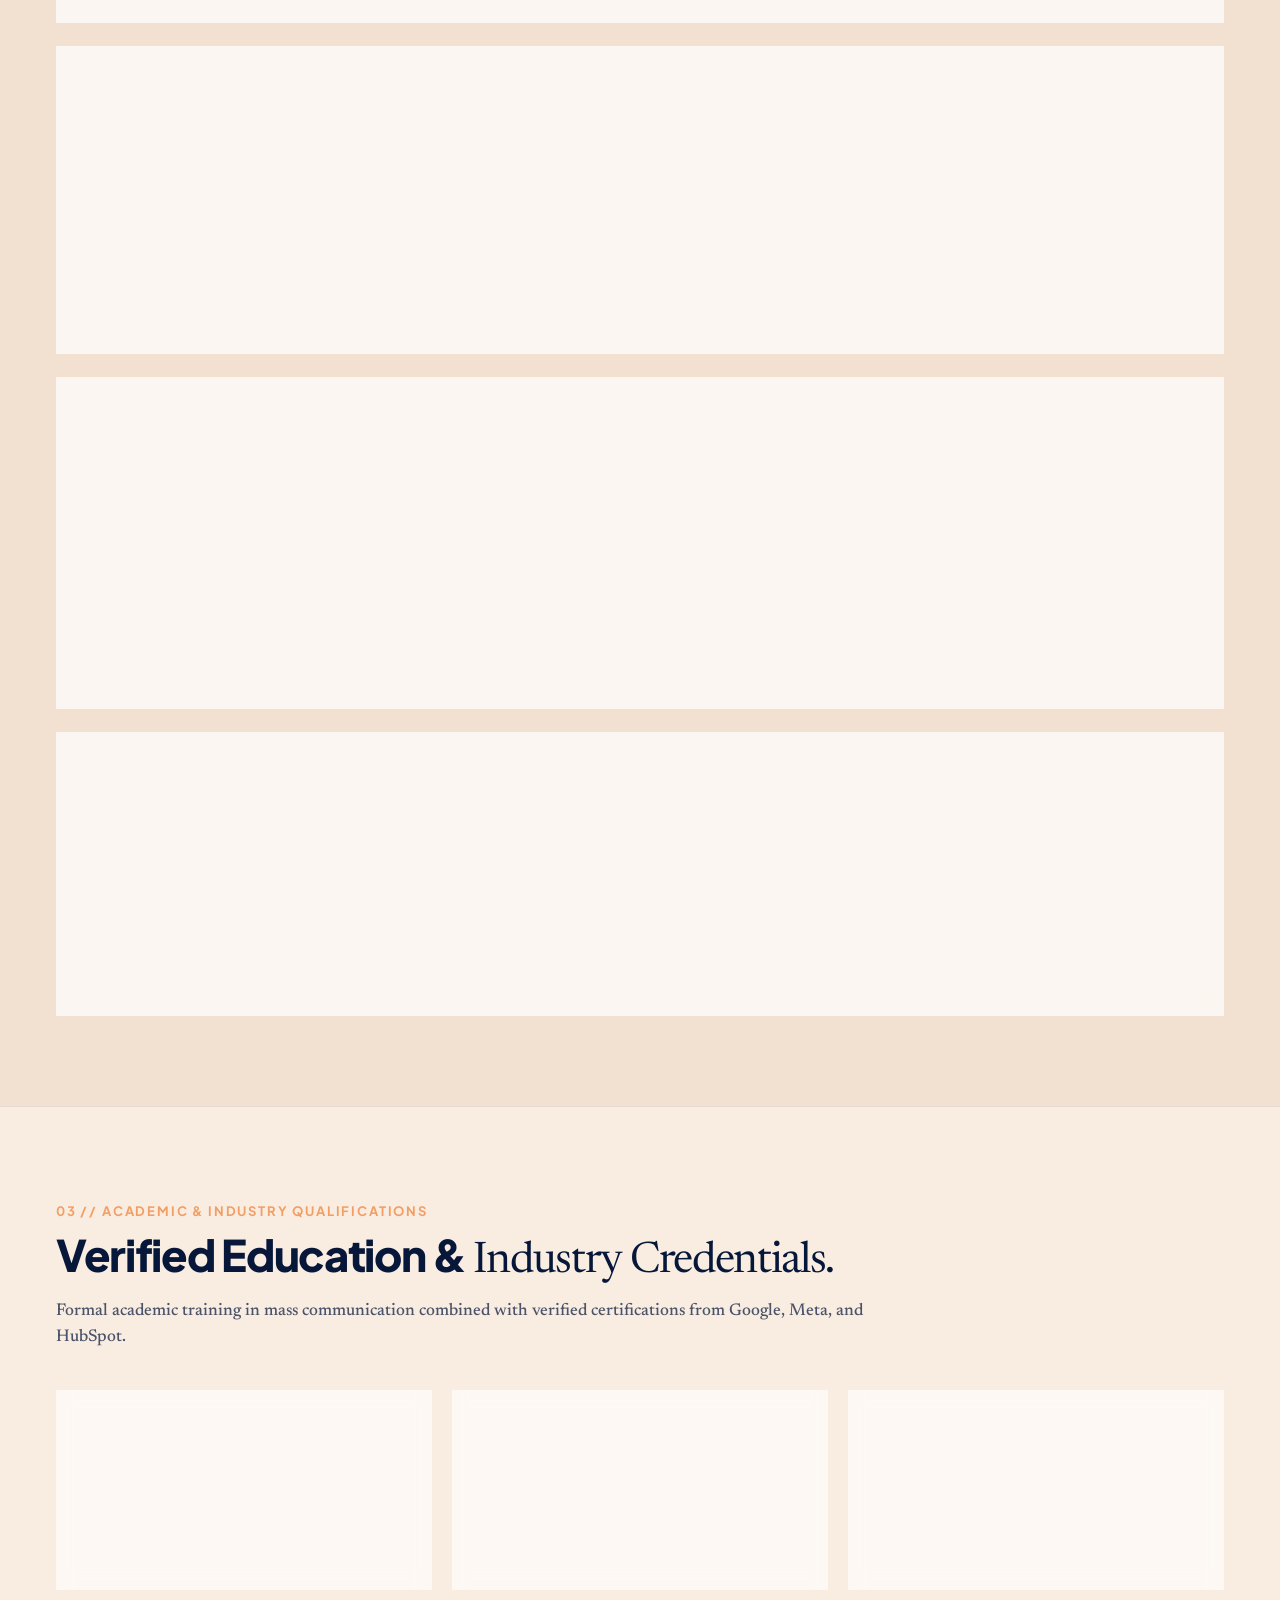
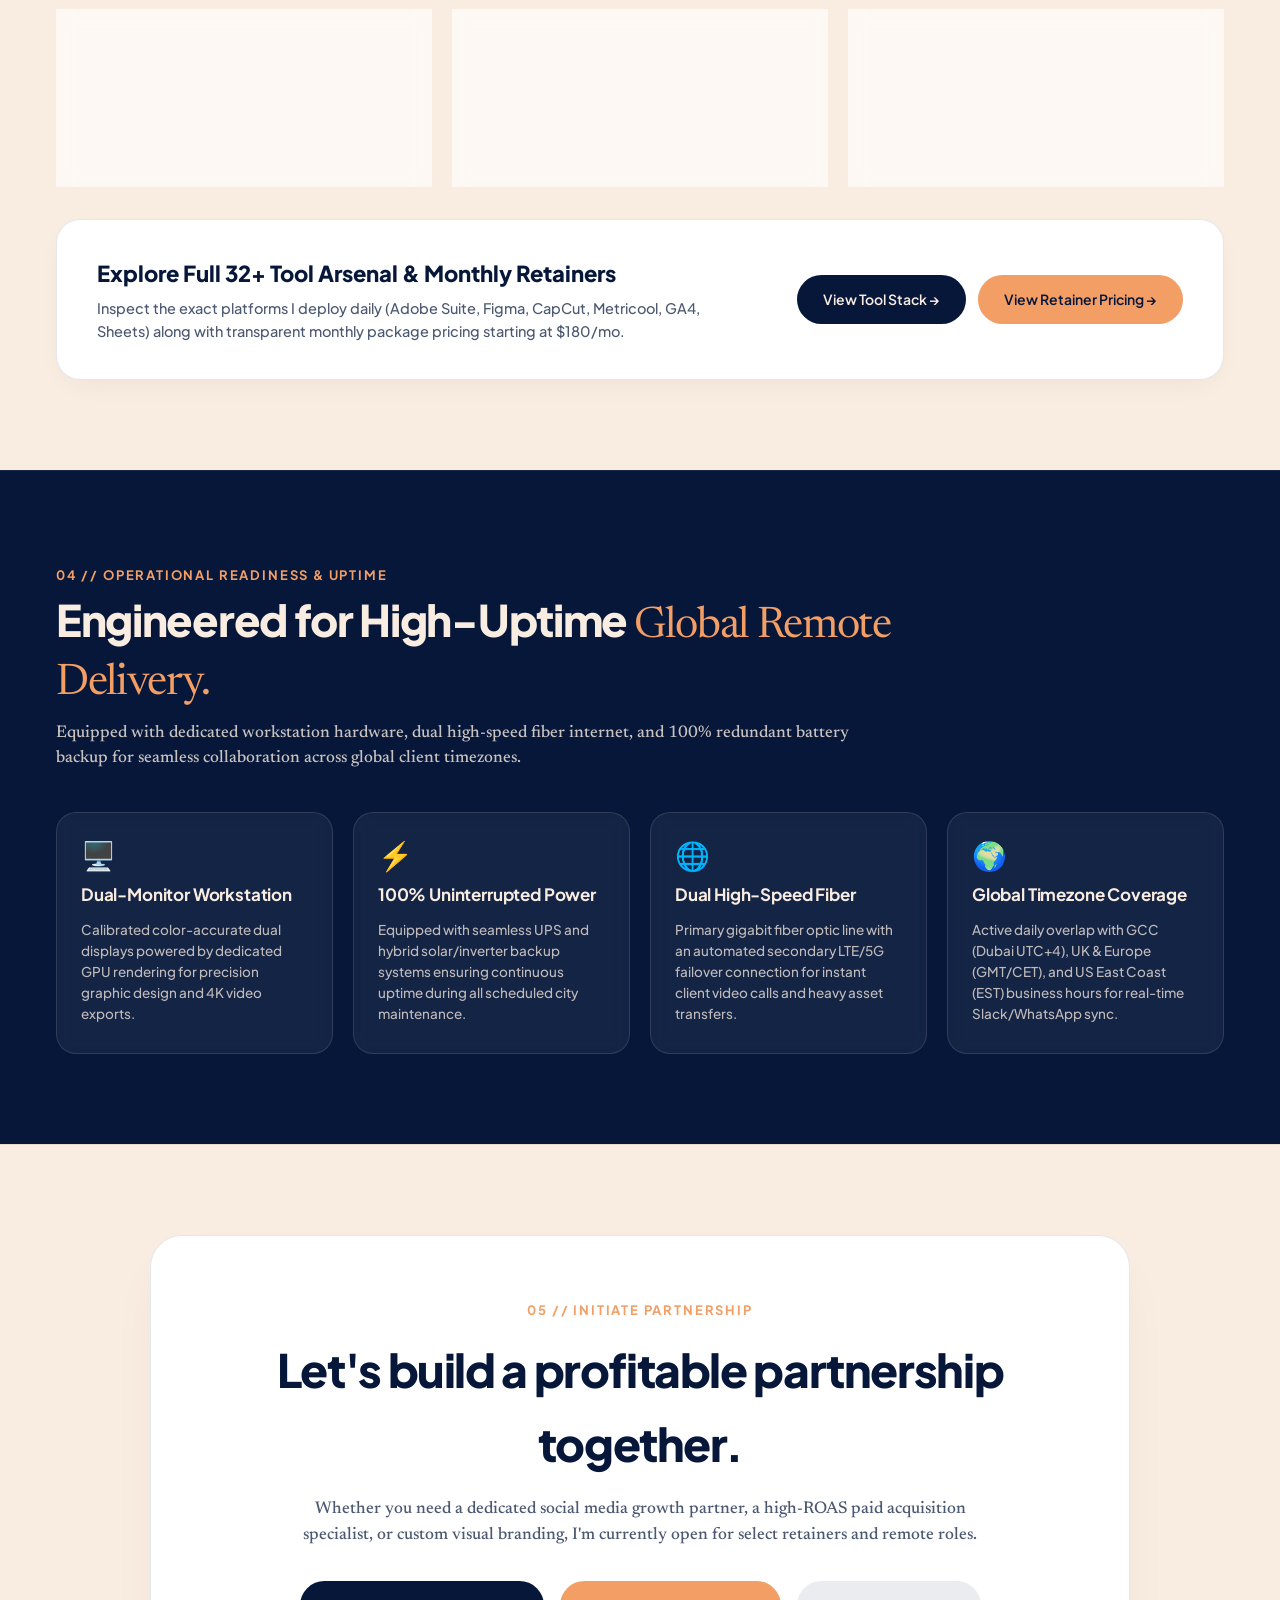
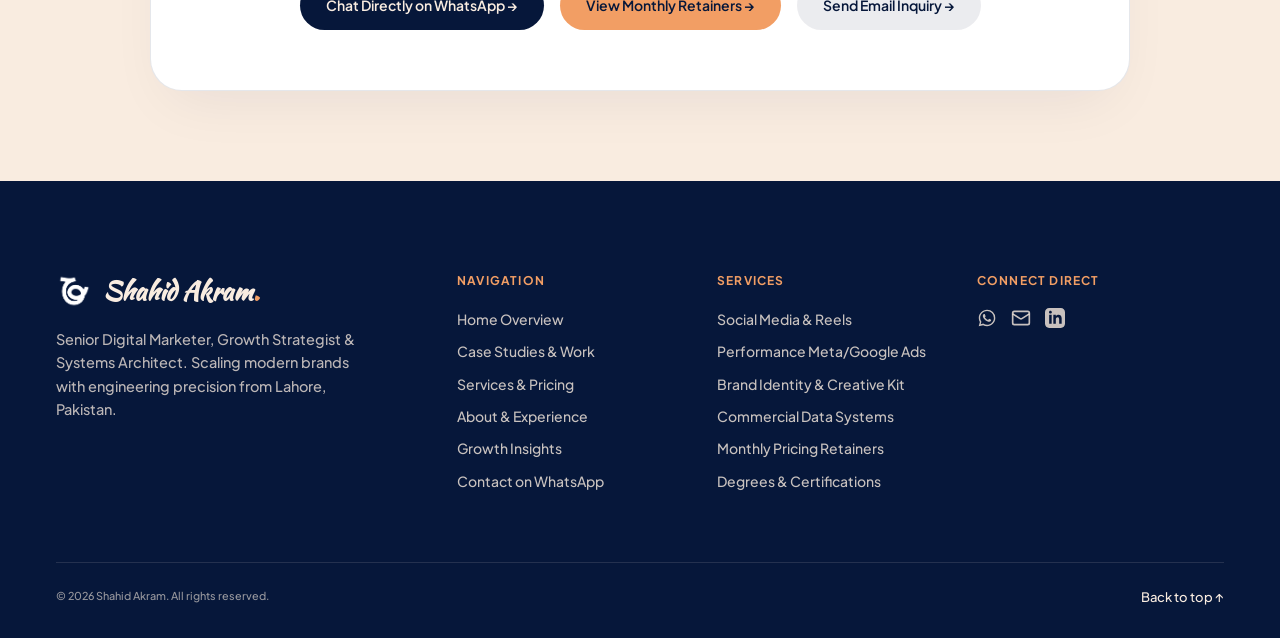
==== commit 25eea9d0: "Convert about page info icon to seamless borderless particle slot matching original template" ====
--- a/about.html
+++ b/about.html
@@ -1063,25 +1063,10 @@
           </div>
         </div>
 
-        <!-- Right: Interactive Particle Swarm Card (Matching Main Page Animation) -->
+        <!-- Right: Seamless Organic Particle Slot (Original Template Style) -->
         <div class="about-hero-right">
-          <div class="about-anim-card" id="aboutAnimCard">
-            <div class="about-anim-card-head">
-              <span class="anim-pulse-group">
-                <span class="anim-pulse-dot"></span>
-                <span>INTERACTIVE ABOUT ARTIFACT</span>
-              </span>
-              <span class="anim-card-badge">THEME SWARM</span>
-            </div>
-            
-            <div class="about-canvas-box" id="aboutCanvasBox">
-              <canvas id="aboutParticleCanvas" aria-label="Interactive Particle Swarm of Info Icon"></canvas>
-            </div>
-
-            <div class="about-anim-card-foot">
-              <span class="anim-foot-hint">Hover, drag or click to disperse</span>
-              <span style="color: #c95d1b; font-weight: 700;">Reconstructs in live sync</span>
-            </div>
+          <div class="about-seamless-slot" id="aboutCanvasBox">
+            <canvas id="aboutParticleCanvas" aria-label="Particle Swarm of Info Icon"></canvas>
           </div>
         </div>
       </div>
